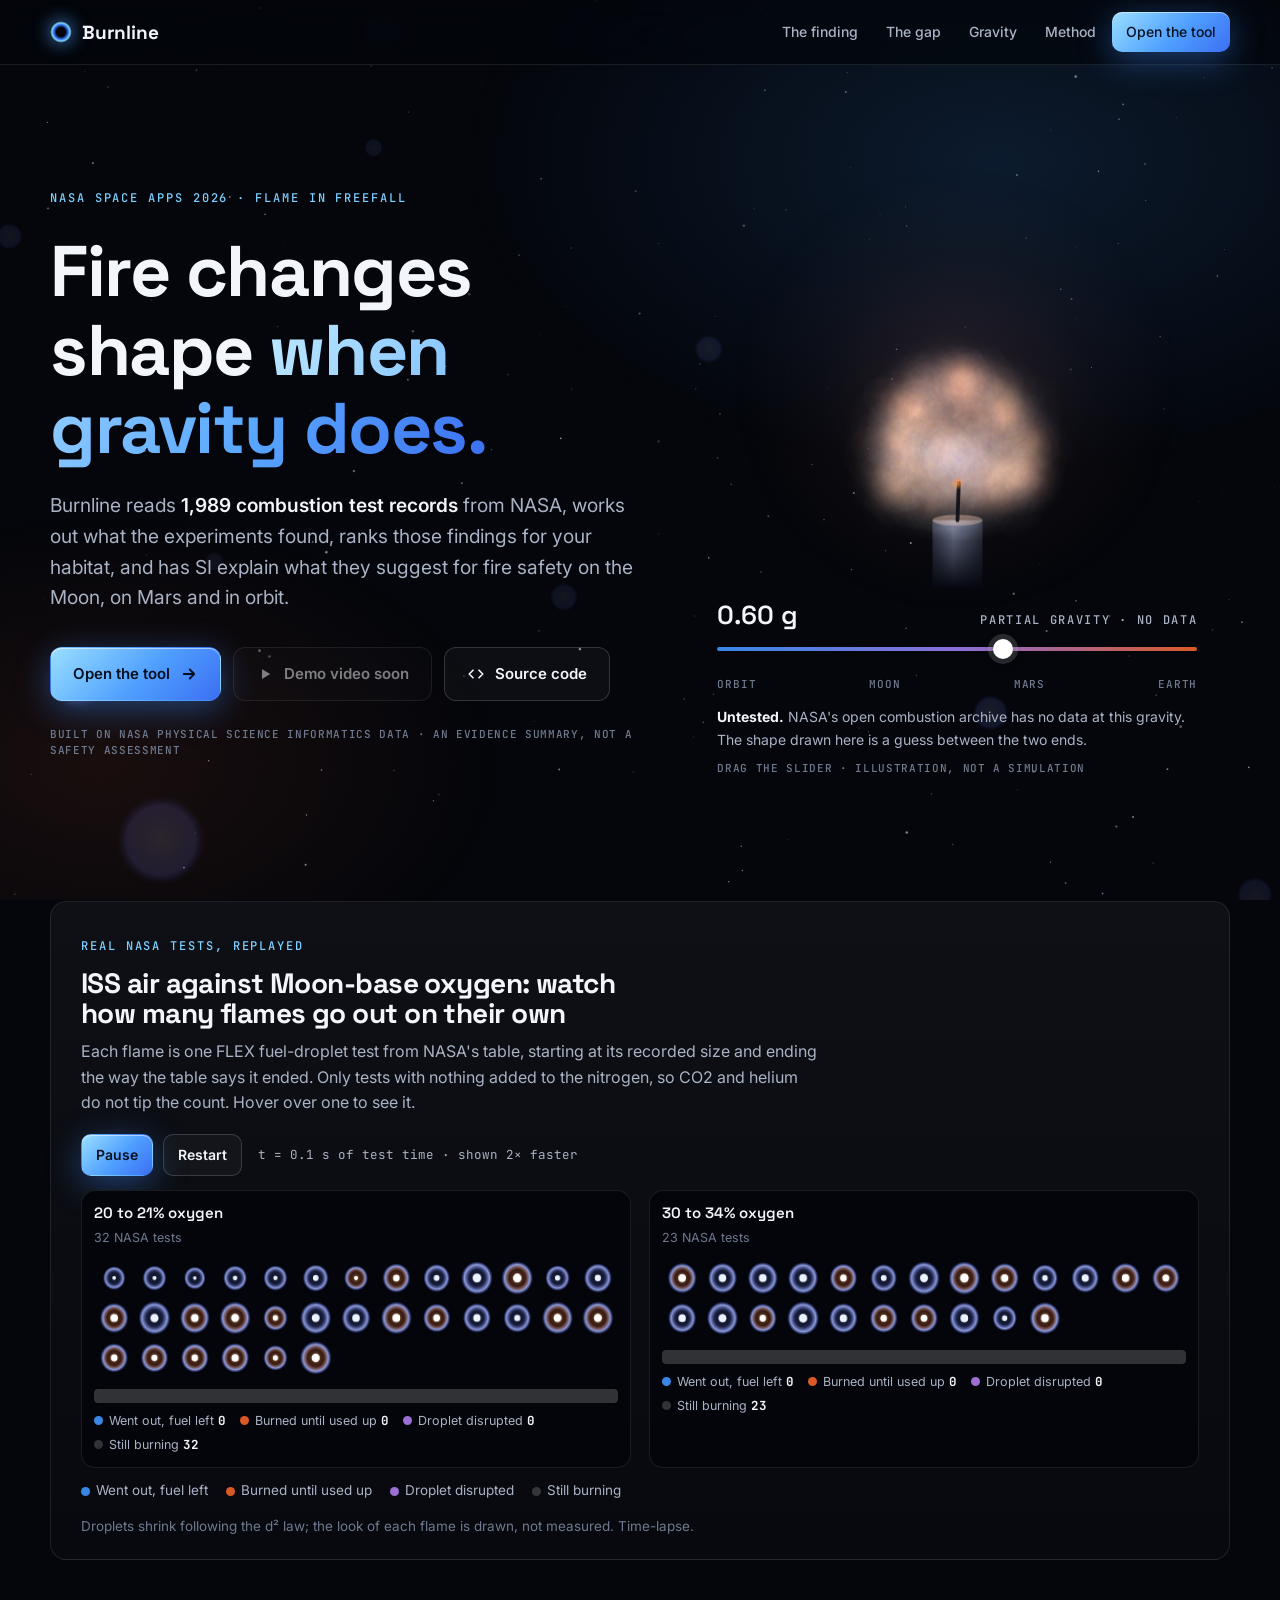
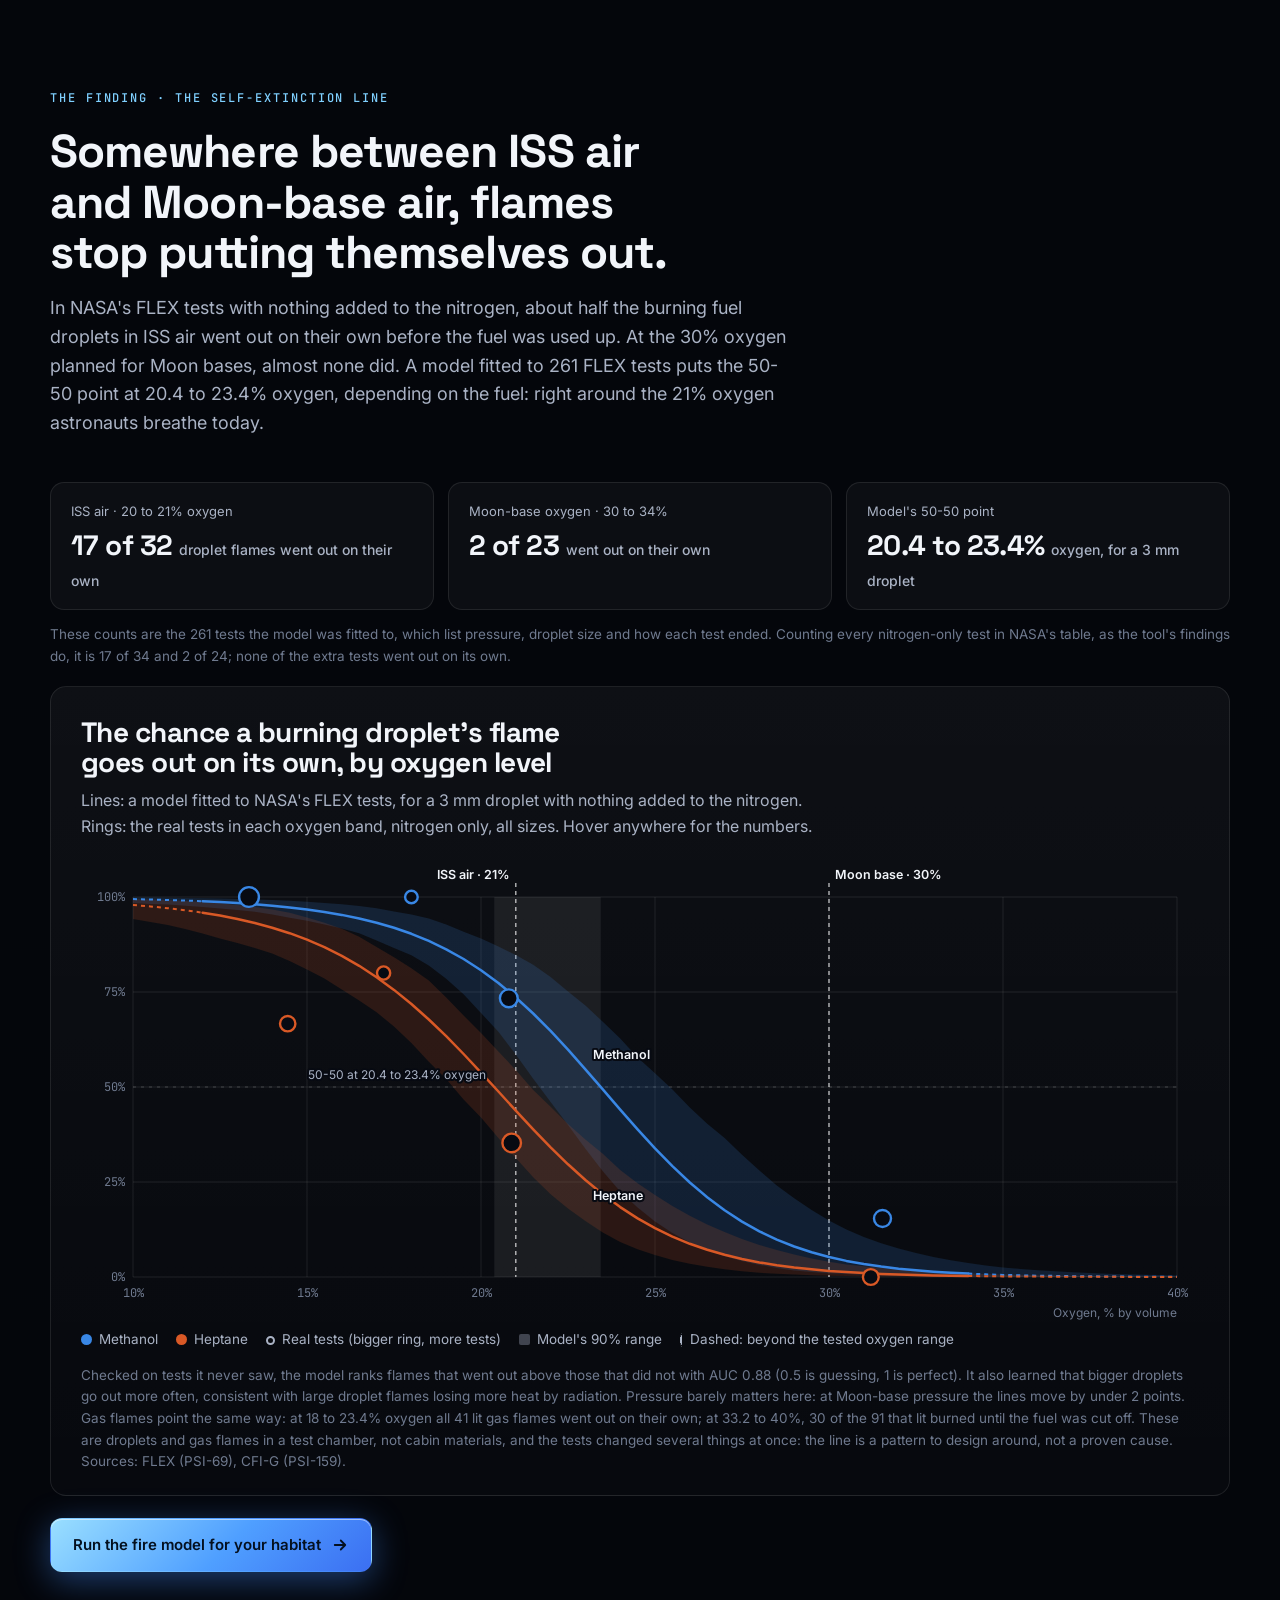
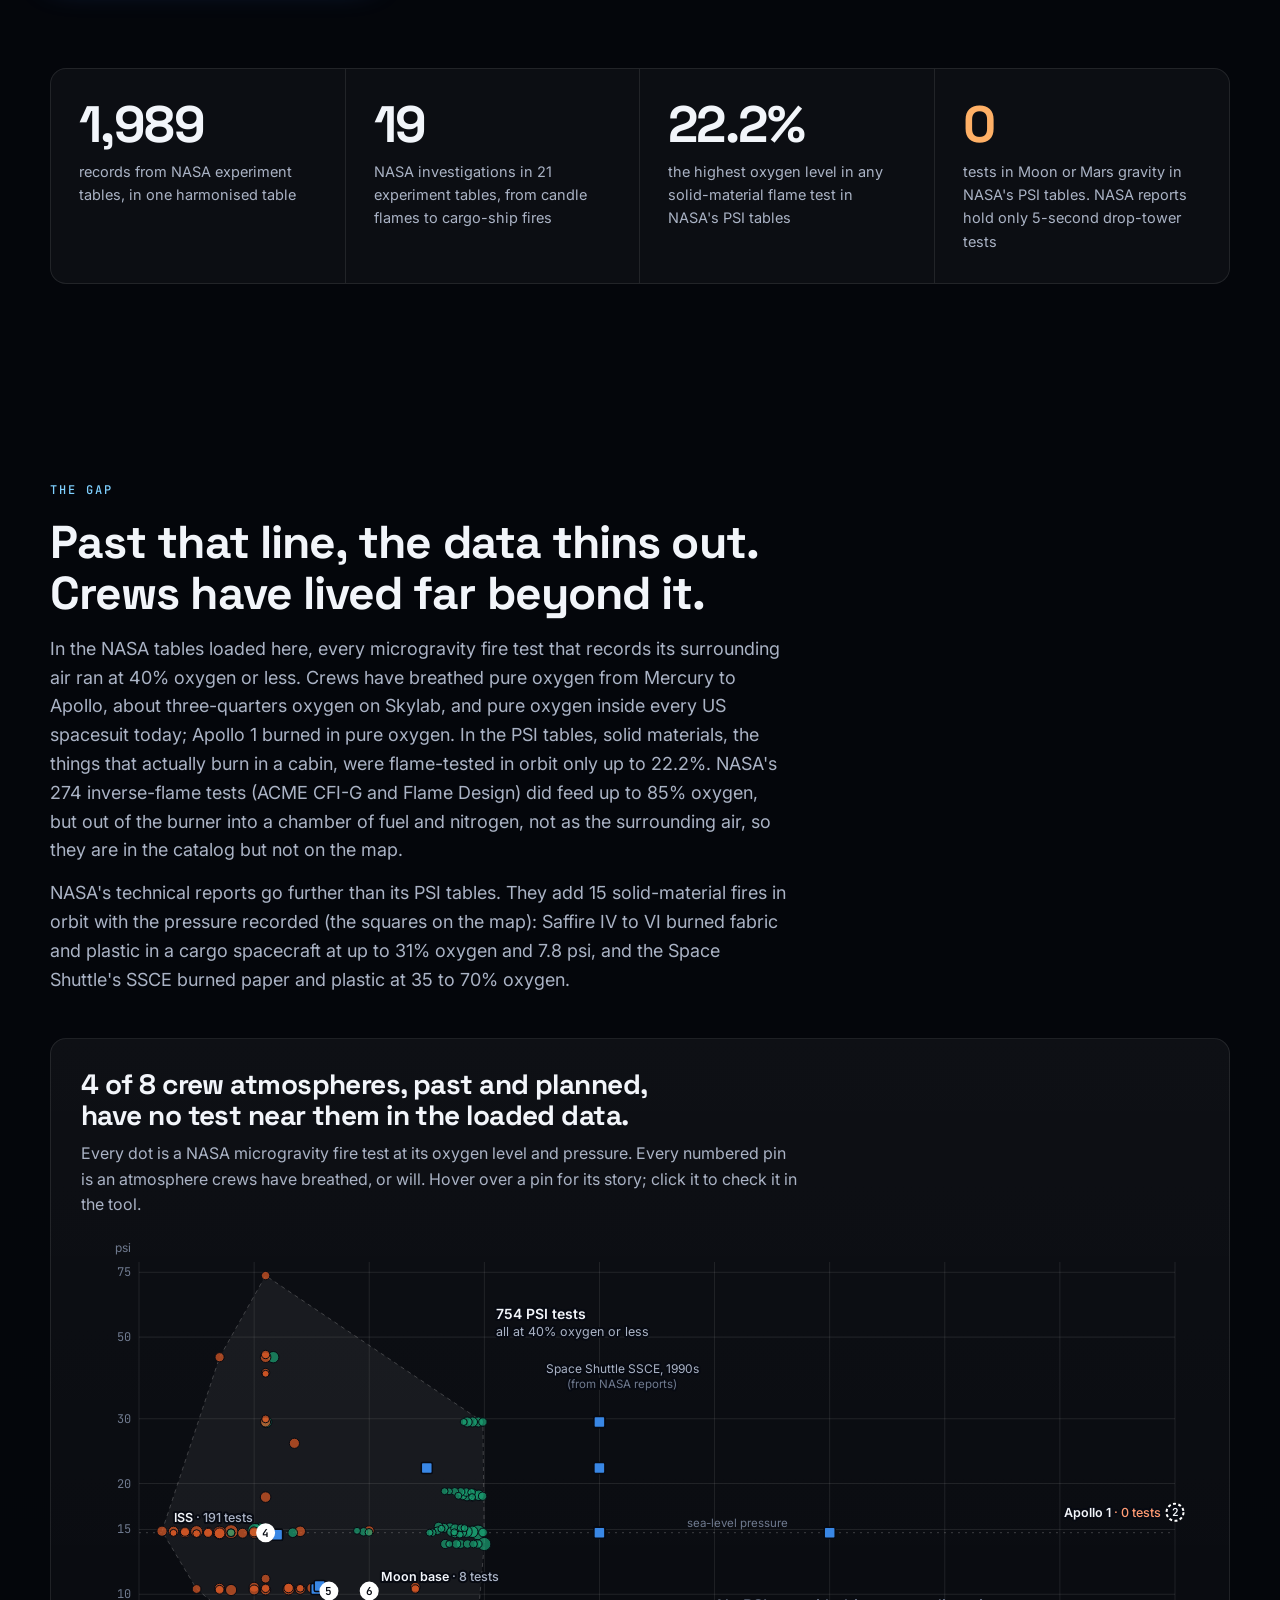
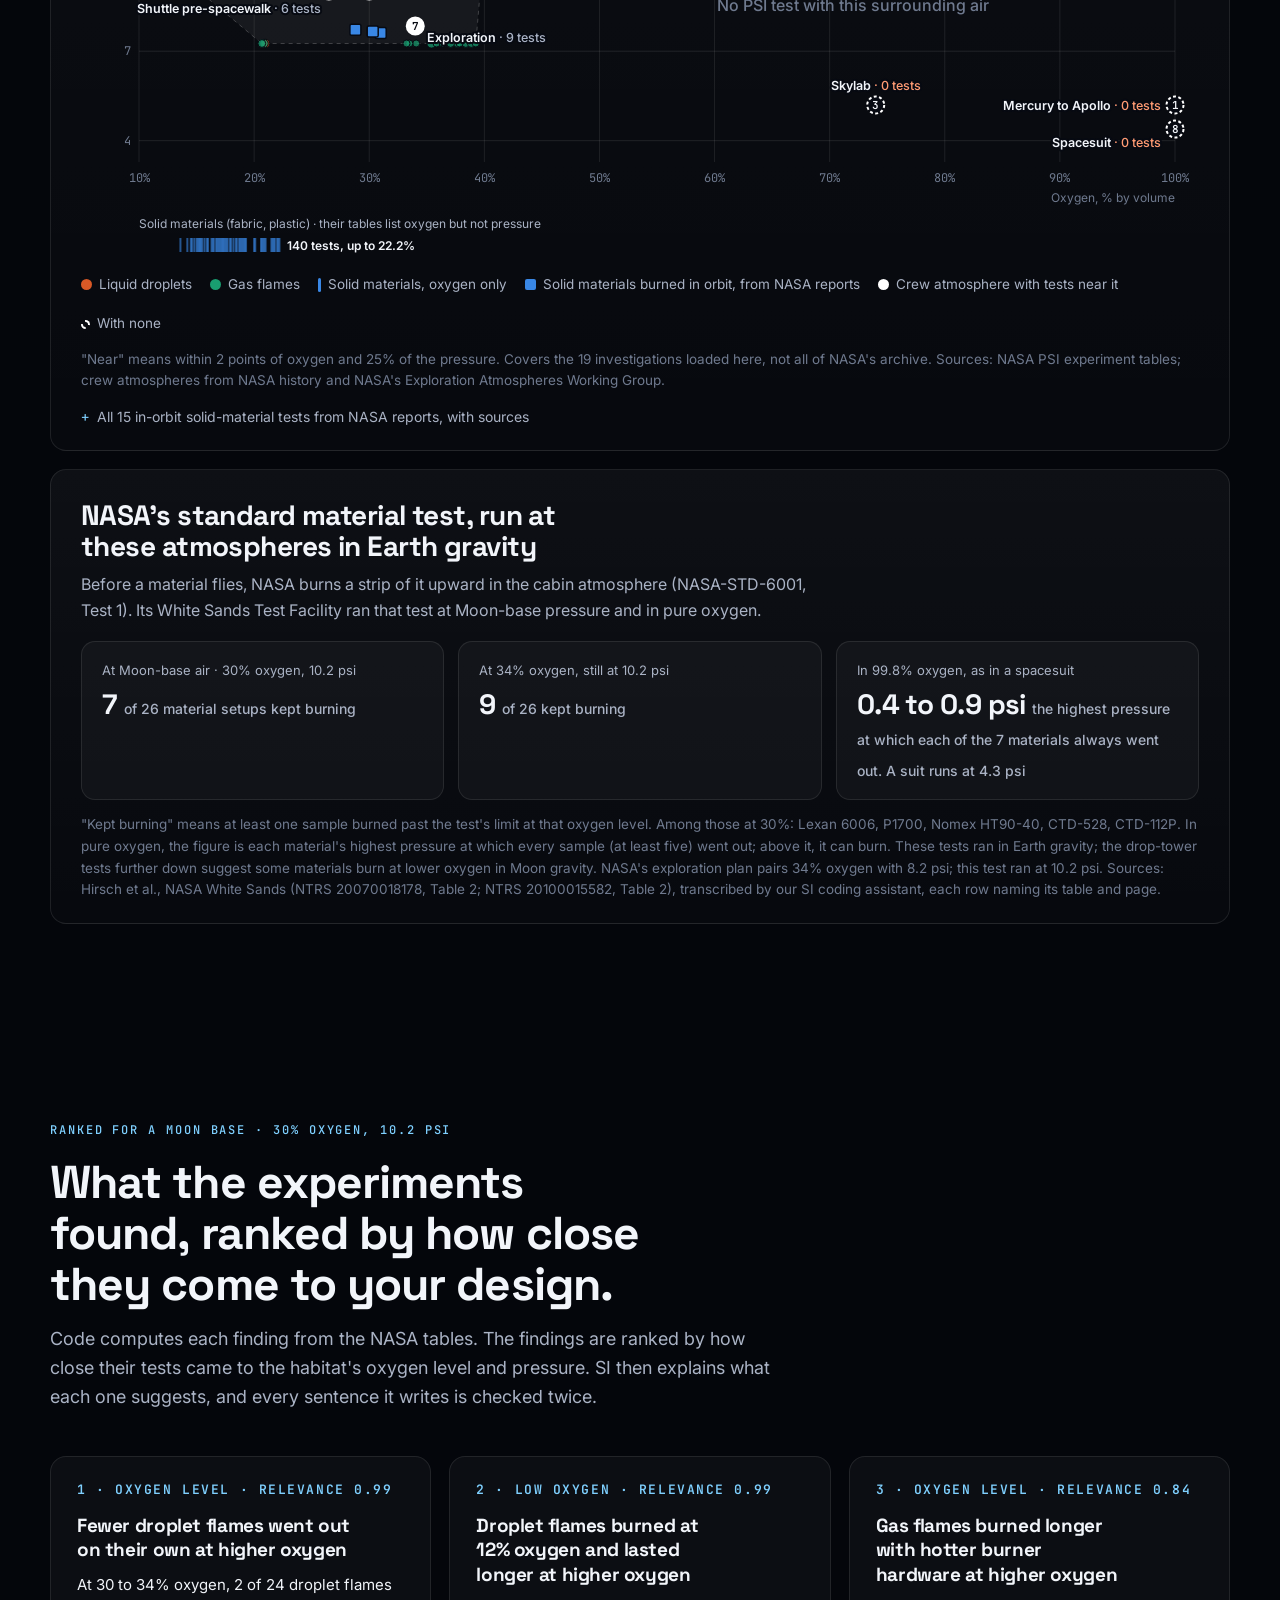
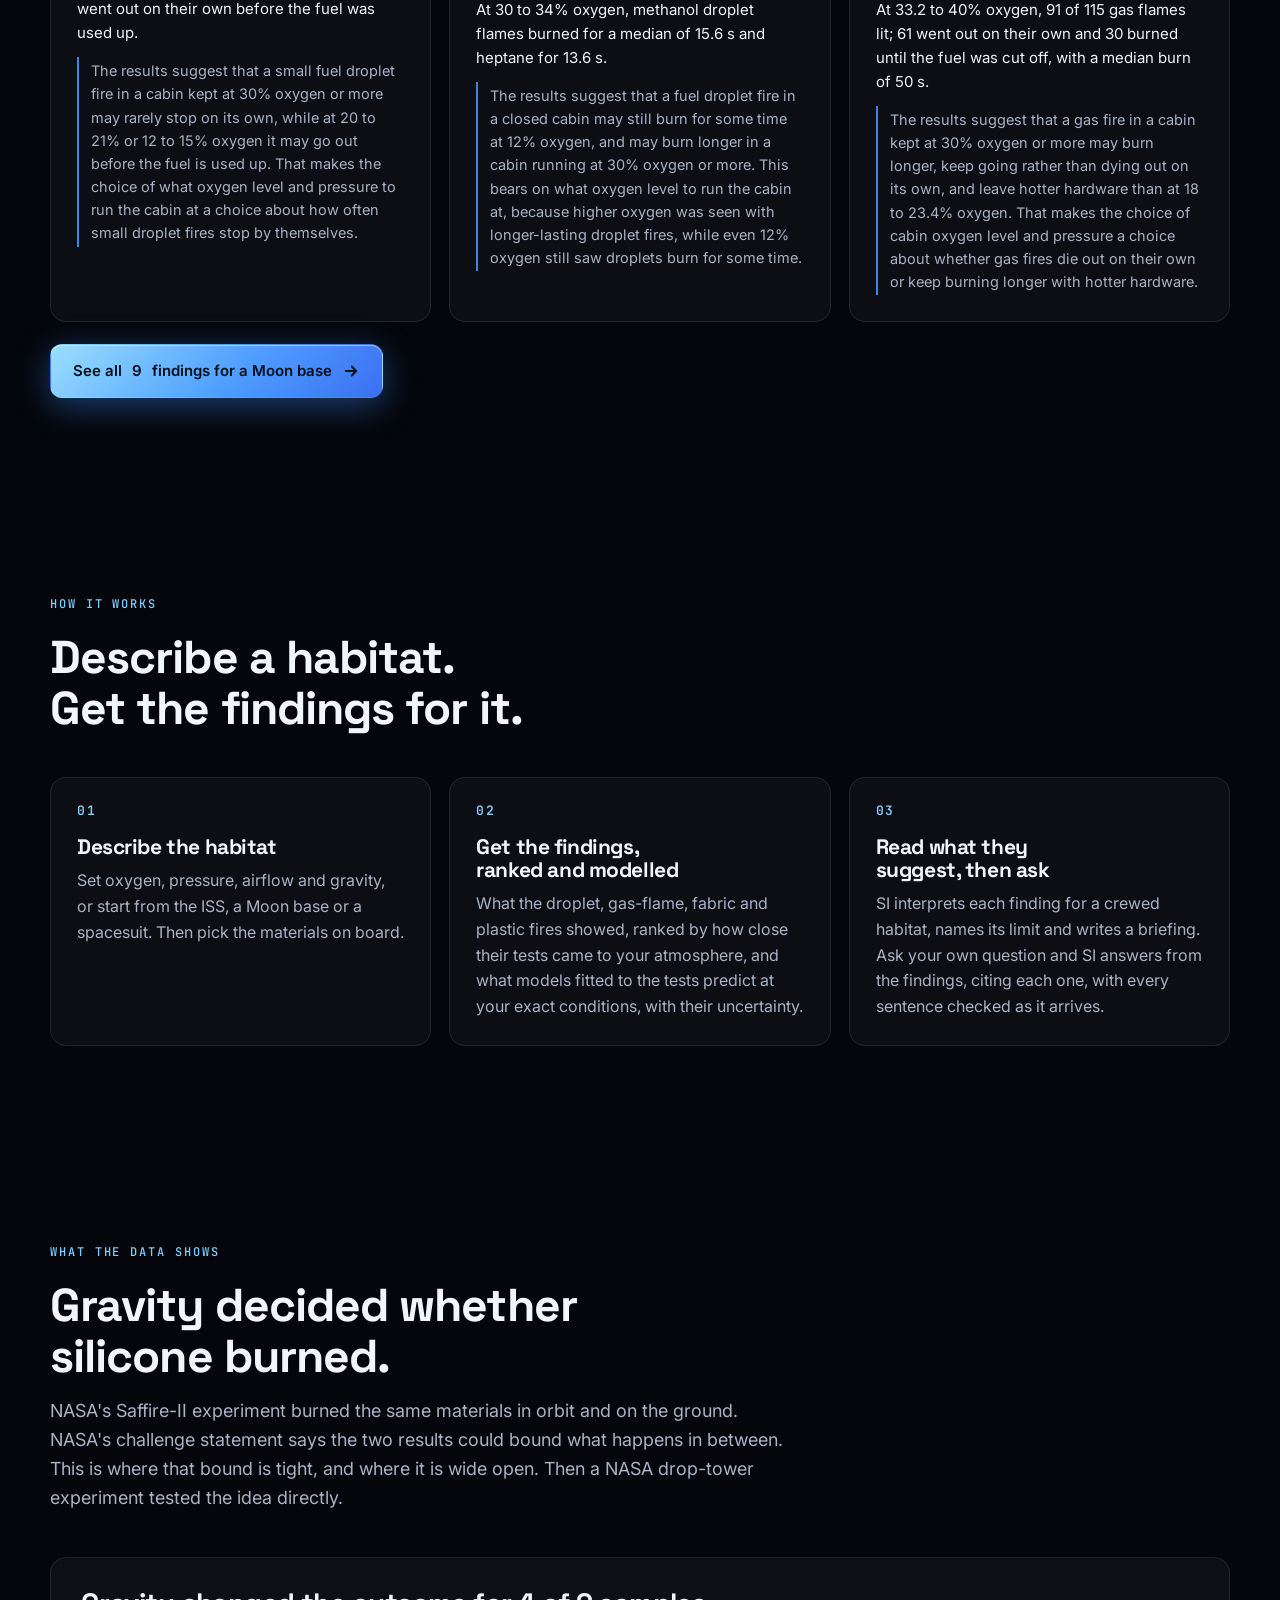
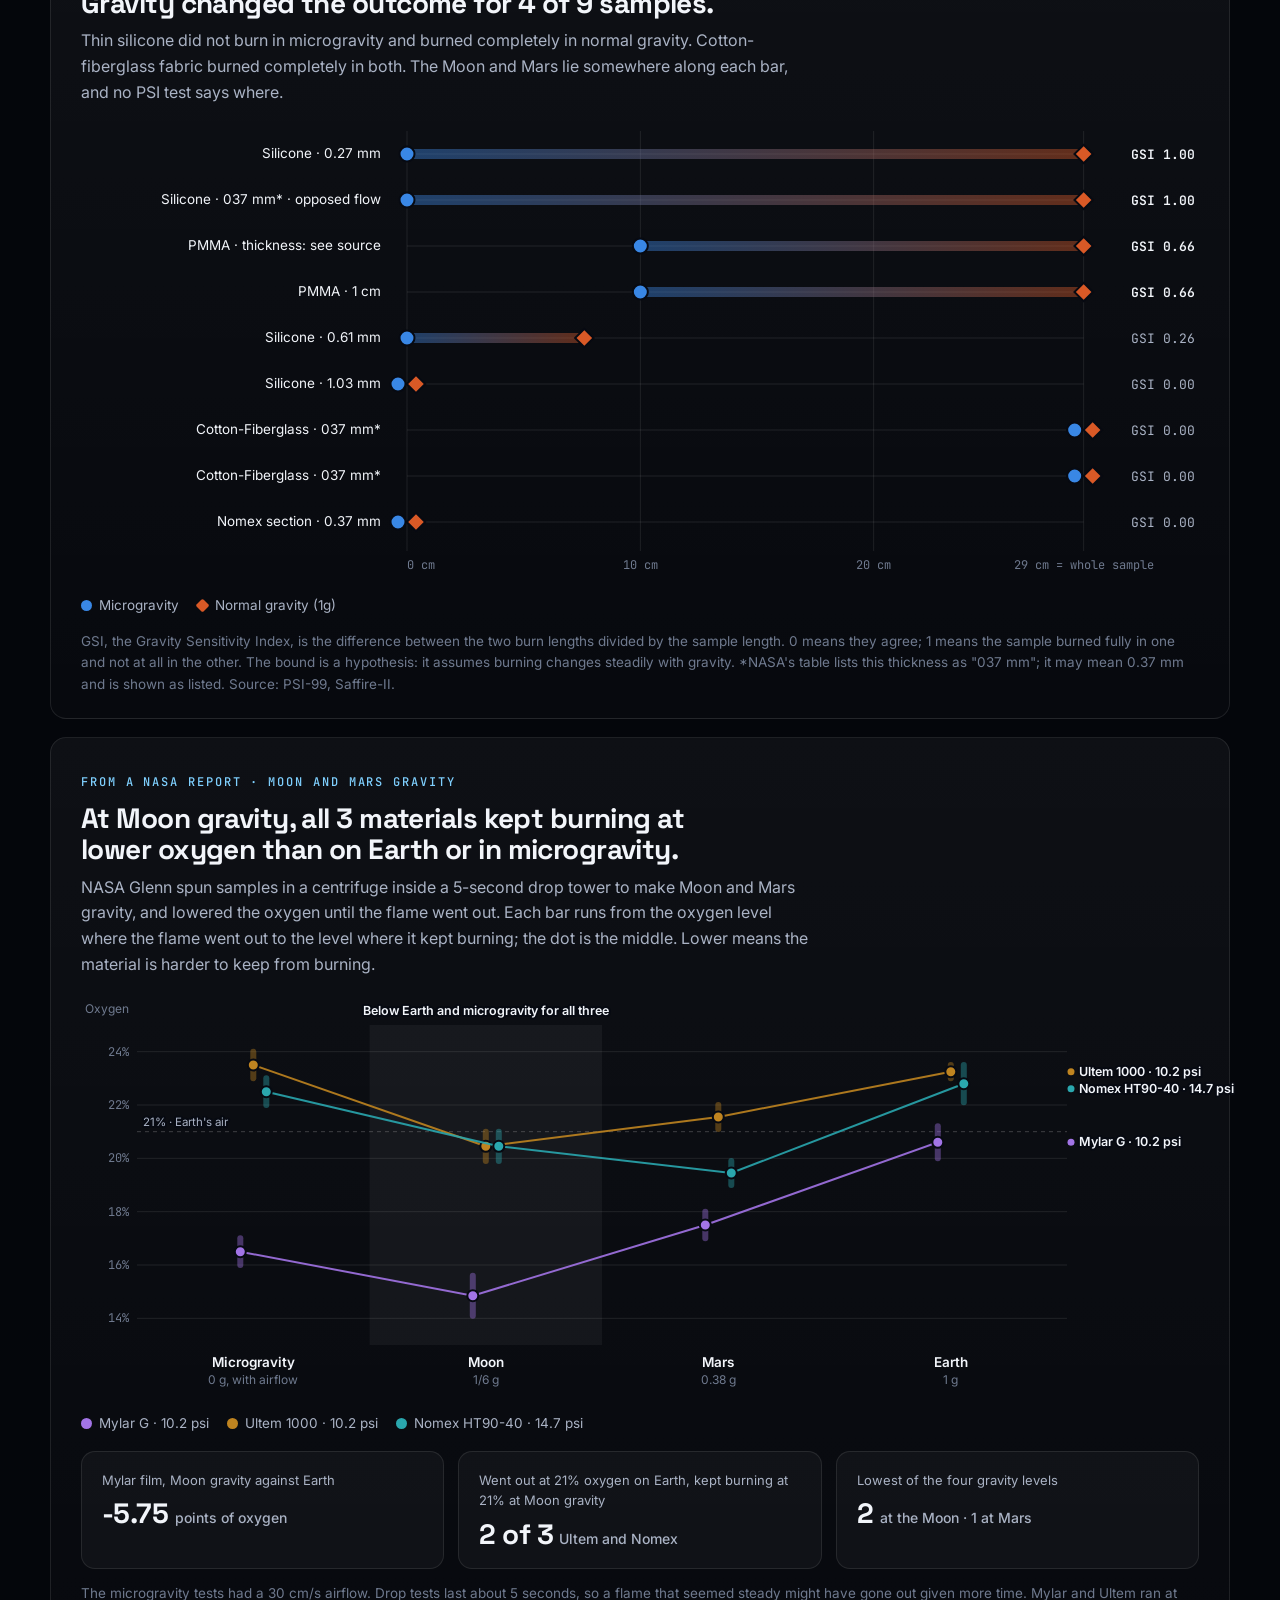
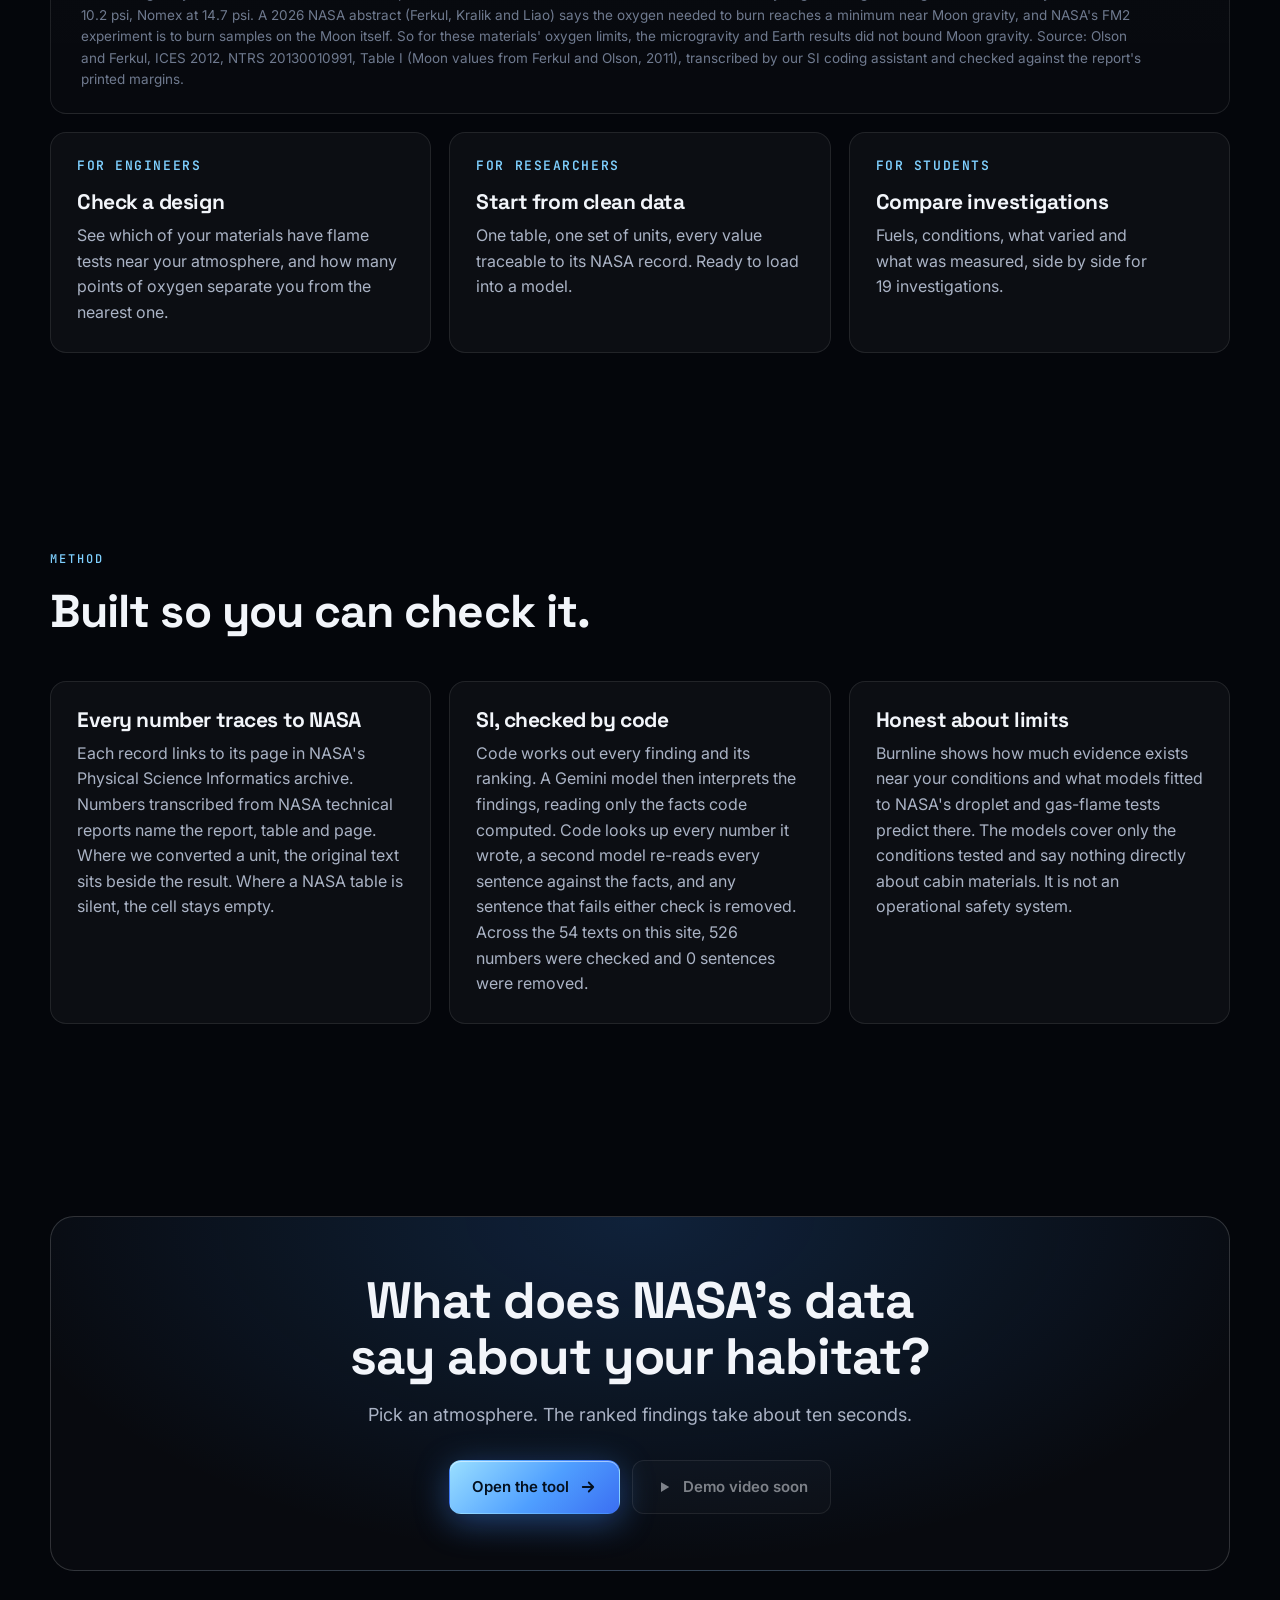
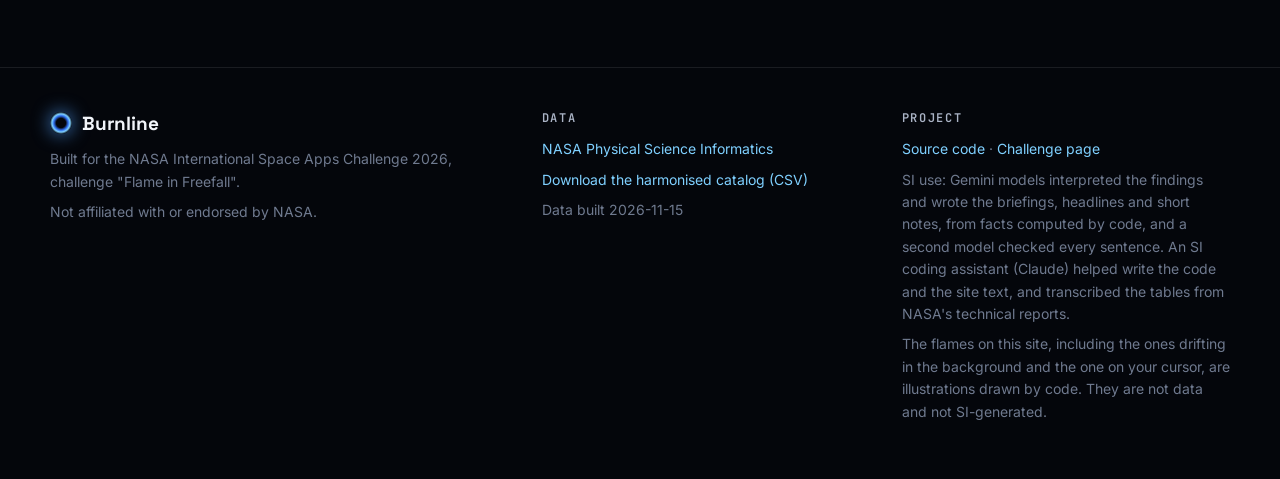
==== docs/index.html @ b572abe3 "Rename the project from Flamebound to Burnline Another team's project is also called FlameBound. The" ====
<!doctype html>
<html lang="en">
<head>
<meta charset="utf-8">
<meta name="viewport" content="width=device-width, initial-scale=1">
<title>Burnline: fire evidence for crewed habitats</title>
<meta name="description" content="Describe a crewed habitat and see what NASA's microgravity combustion experiments say about it, and how close those tests come to your conditions.">
<meta property="og:title" content="Burnline: fire evidence for crewed habitats">
<meta property="og:description" content="Check a habitat's atmosphere and materials against NASA microgravity combustion test records.">
<meta name="theme-color" content="#04060b">
<link rel="icon" href="data:image/svg+xml,%3Csvg xmlns='http://www.w3.org/2000/svg' viewBox='0 0 32 32'%3E%3Ccircle cx='16' cy='16' r='11' fill='none' stroke='%235aa8ff' stroke-width='5'/%3E%3C/svg%3E">
<link rel="preconnect" href="https://fonts.googleapis.com">
<link rel="preconnect" href="https://fonts.gstatic.com" crossorigin>
<link href="https://fonts.googleapis.com/css2?family=Inter:wght@400;500;600&family=JetBrains+Mono:wght@500;600&family=Space+Grotesk:wght@500;600;700&display=swap" rel="stylesheet">
<link rel="stylesheet" href="assets/style.css?v=20261115l">
</head>
<body>
<div class="backdrop" aria-hidden="true"><canvas id="stars"></canvas></div>

<nav class="nav" aria-label="Main">
  <div class="wrap">
    <a class="brand" href="./"><span class="orb"></span>Burnline</a>
    <div class="nav-links">
      <a class="hide-s" href="#finding">The finding</a>
      <a class="hide-s" href="#problem">The gap</a>
      <a class="hide-s" href="#findings">Gravity</a>
      <a class="hide-s" href="#method">Method</a>
      <a class="btn primary small" href="tool.html">Open the tool</a>
    </div>
  </div>
</nav>

<header class="hero">
  <div class="wrap hero-grid">
    <div>
      <span class="eyebrow">NASA Space Apps 2026 · Flame in Freefall</span>
      <h1>Fire changes shape <span class="blue">when gravity does.</span></h1>
      <p class="lede">Burnline reads <b><span data-n="records"></span> combustion test records</b> from NASA, works out what the experiments found, ranks those findings for your habitat, and has SI explain what they suggest for fire safety on the Moon, on Mars and in orbit.</p>
      <div class="cta">
        <a class="btn primary" href="tool.html">Open the tool
          <svg viewBox="0 0 24 24" fill="none" stroke="currentColor" stroke-width="2.4" stroke-linecap="round" stroke-linejoin="round"><path d="M5 12h14M13 6l6 6-6 6"/></svg></a>
        <a class="btn" data-link="demo" href="#">
          <svg viewBox="0 0 24 24" fill="currentColor"><path d="M8 5.5v13l11-6.5z"/></svg><span>Watch the demo</span></a>
        <a class="btn" data-link="repo" href="#" target="_blank" rel="noopener">
          <svg viewBox="0 0 24 24" fill="none" stroke="currentColor" stroke-width="2.2" stroke-linecap="round" stroke-linejoin="round"><path d="M8 7l-5 5 5 5M16 7l5 5-5 5"/></svg>Source code</a>
      </div>
      <p class="caption" style="margin-top:26px">Built on NASA Physical Science Informatics data · An evidence summary, not a safety assessment</p>
    </div>

    <div class="flame-stage">
      <canvas id="flame" aria-label="Illustration of a flame changing from a blue sphere in microgravity to a teardrop in Earth gravity"></canvas>
      <div class="flame-ui">
        <div class="g-read"><span class="g-val mono" id="gval">0.00 g</span><span class="g-where" id="gwhere">Orbit · tested</span></div>
        <label class="sr" for="g">Gravity</label>
        <input id="g" type="range" min="0" max="1" step="0.01" value="0">
        <div class="g-ticks">
          <button data-g="0">Orbit</button><button data-g="0.17">Moon</button><button data-g="0.38">Mars</button><button data-g="1">Earth</button>
        </div>
        <p class="g-note" id="gnote"></p>
        <p class="caption">Drag the slider · Illustration, not a simulation</p>
      </div>
    </div>
  </div>
</header>

<section id="replay-sec" style="padding-top:0;padding-bottom:28px">
  <div class="wrap">
    <div class="figure reveal">
      <span class="eyebrow">Real NASA tests, replayed</span>
      <h3 style="margin-top:10px">ISS air against Moon-base oxygen: watch how many flames go out on their own</h3>
      <p class="sub">Each flame is one FLEX fuel-droplet test from NASA's table, starting at its recorded size and ending the way the table says it ended. Only tests with nothing added to the nitrogen, so CO2 and helium do not tip the count. Hover over one to see it.</p>
      <div id="replay"></div>
      <p class="note">Droplets shrink following the d² law; the look of each flame is drawn, not measured. Time-lapse.</p>
    </div>
  </div>
</section>

<section id="finding">
  <div class="wrap">
    <div class="section-head reveal">
      <span class="eyebrow">The finding · the self-extinction line</span>
      <h2>Somewhere between ISS air and Moon-base air, flames stop putting themselves out.</h2>
      <p>In NASA's FLEX tests with nothing added to the nitrogen, about half the burning fuel droplets in ISS air went out on their own before the fuel was used up. At the 30% oxygen planned for Moon bases, almost none did. A model fitted to <span data-x="tests"></span> FLEX tests puts the 50-50 point at <span data-x="line"></span> oxygen, depending on the fuel: right around the 21% oxygen astronauts breathe today.</p>
    </div>
    <div class="tiles reveal xo-tiles">
      <div class="tile"><div class="k">ISS air · <span data-x="issband"></span> oxygen</div><div class="v"><span data-x="iss"></span> <small>droplet flames went out on their own</small></div></div>
      <div class="tile"><div class="k">Moon-base oxygen · <span data-x="moonband"></span></div><div class="v"><span data-x="moon"></span> <small>went out on their own</small></div></div>
      <div class="tile"><div class="k">Model's 50-50 point</div><div class="v"><span data-x="line"></span> <small>oxygen, for a 3 mm droplet</small></div></div>
    </div>
    <p class="note reveal" data-x="allnote"></p>
    <div class="figure reveal" style="margin-top:18px">
      <h3>The chance a burning droplet's flame goes out on its own, by oxygen level</h3>
      <p class="sub">Lines: a model fitted to NASA's FLEX tests, for a 3 mm droplet with nothing added to the nitrogen. Rings: the real tests in each oxygen band, nitrogen only, all sizes. Hover anywhere for the numbers.</p>
      <div id="crossover"></div>
      <div class="legend"><span><i style="background:#3987e5"></i>Methanol</span><span><i style="background:#d95926"></i>Heptane</span><span><i style="background:transparent;border:2px solid #aab3c5;width:9px;height:9px"></i>Real tests (bigger ring, more tests)</span><span><i style="background:rgba(170,179,197,0.35);border-radius:2px"></i>Model's 90% range</span><span><i class="tick" style="background:transparent;border-left:2px dashed #aab3c5"></i>Dashed: beyond the tested oxygen range</span></div>
      <p class="note">Checked on tests it never saw, the model ranks flames that went out above those that did not with AUC <span data-x="auc"></span> (0.5 is guessing, 1 is perfect). It also learned that bigger droplets go out more often, consistent with large droplet flames losing more heat by radiation. Pressure barely matters here: at Moon-base pressure the lines move by under 2 points. Gas flames point the same way: at <span data-x="gaslowband"></span> oxygen all <span data-x="gaslow"></span> lit gas flames went out on their own; at <span data-x="gashighband"></span>, <span data-x="gashigh"></span> of the <span data-x="gashighlit"></span> that lit burned until the fuel was cut off. These are droplets and gas flames in a test chamber, not cabin materials, and the tests changed several things at once: the line is a pattern to design around, not a proven cause. Sources: FLEX (PSI-69), CFI-G (PSI-159).</p>
    </div>
    <div class="cta" style="margin-top:22px"><a class="btn primary" href="tool.html?view=model">Run the fire model for your habitat
      <svg viewBox="0 0 24 24" fill="none" stroke="currentColor" stroke-width="2.4" stroke-linecap="round" stroke-linejoin="round"><path d="M5 12h14M13 6l6 6-6 6"/></svg></a></div>
  </div>
</section>

<section style="padding-top:0">
  <div class="wrap">
    <div class="stats reveal">
      <div class="stat"><div class="num" data-n="records"></div><div class="lbl">records from NASA experiment tables, in one harmonised table</div></div>
      <div class="stat"><div class="num" data-n="investigations"></div><div class="lbl">NASA investigations in <span data-n="tables"></span> experiment tables, from candle flames to cargo-ship fires</div></div>
      <div class="stat"><div class="num"><span data-n="solidmax"></span>%</div><div class="lbl">the highest oxygen level in any solid-material flame test in NASA's PSI tables</div></div>
      <div class="stat"><div class="num zero">0</div><div class="lbl">tests in Moon or Mars gravity in NASA's PSI tables. NASA reports hold only 5-second drop-tower tests</div></div>
    </div>
  </div>
</section>

<section id="problem">
  <div class="wrap">
    <div class="section-head reveal">
      <span class="eyebrow">The gap</span>
      <h2>Past that line, the data thins out. Crews have lived far beyond it.</h2>
      <p>In the NASA tables loaded here, every microgravity fire test that records its surrounding air ran at <span data-n="topo2"></span>% oxygen or less. Crews have breathed pure oxygen from Mercury to Apollo, about three-quarters oxygen on Skylab, and pure oxygen inside every US spacesuit today; Apollo 1 burned in pure oxygen. In the PSI tables, solid materials, the things that actually burn in a cabin, were flame-tested in orbit only up to <span data-n="solidmax"></span>%. NASA's <span data-n="invn"></span> inverse-flame tests (ACME CFI-G and Flame Design) did feed up to <span data-n="invtop"></span>% oxygen, but out of the burner into a chamber of fuel and nitrogen, not as the surrounding air, so they are in the catalog but not on the map.</p>
      <p style="margin-top:14px">NASA's technical reports go further than its PSI tables. They add <span data-r="nrep"></span> solid-material fires in orbit with the pressure recorded (the squares on the map): Saffire IV to VI burned fabric and plastic in a cargo spacecraft at up to <span data-r="safo2"></span>% oxygen and <span data-r="safp"></span> psi, and the Space Shuttle's SSCE burned paper and plastic at <span data-r="ssceo2"></span>% oxygen.</p>
    </div>
    <div class="figure reveal">
      <h3><span data-n="open"></span> of <span data-n="atmos"></span> crew atmospheres, past and planned, have no test near them in the loaded data.</h3>
      <p class="sub">Every dot is a NASA microgravity fire test at its oxygen level and pressure. Every numbered pin is an atmosphere crews have breathed, or will. Hover over a pin for its story; click it to check it in the tool.</p>
      <div id="atlas"></div>
      <div class="legend"><span><i style="background:#d95926"></i>Liquid droplets</span><span><i style="background:#199e70"></i>Gas flames</span><span><i class="tick" style="background:#3987e5"></i>Solid materials, oxygen only</span><span><i style="background:#3987e5;border-radius:2px"></i>Solid materials burned in orbit, from NASA reports</span><span><i style="background:#fff"></i>Crew atmosphere with tests near it</span><span><i style="border:2px dashed #fff;background:transparent;width:9px;height:9px"></i>With none</span></div>
      <p class="note">"Near" means within 2 points of oxygen and 25% of the pressure. Covers the <span data-n="investigations"></span> investigations loaded here, not all of NASA's archive. Sources: NASA PSI experiment tables; crew atmospheres from NASA history and NASA's Exploration Atmospheres Working Group.</p>
      <details class="rep-details" style="margin-top:14px"><summary>All <span data-r="nrep"></span> in-orbit solid-material tests from NASA reports, with sources</summary><div id="rep-table" style="margin-top:12px"></div></details>
    </div>
    <div class="figure reveal" style="margin-top:18px">
      <h3>NASA's standard material test, run at these atmospheres in Earth gravity</h3>
      <p class="sub">Before a material flies, NASA burns a strip of it upward in the cabin atmosphere (NASA-STD-6001, Test 1). Its White Sands Test Facility ran that test at Moon-base pressure and in pure oxygen.</p>
      <div class="tiles">
        <div class="tile"><div class="k">At Moon-base air · 30% oxygen, 10.2 psi</div><div class="v"><span data-r="w30"></span> <small>of <span data-r="wn"></span> material setups kept burning</small></div></div>
        <div class="tile"><div class="k">At 34% oxygen, still at 10.2 psi</div><div class="v"><span data-r="w34"></span> <small>of <span data-r="wn"></span> kept burning</small></div></div>
        <div class="tile"><div class="k">In 99.8% oxygen, as in a spacesuit</div><div class="v"><span data-r="mtpmin"></span> to <span data-r="mtpmax"></span> psi <small>the highest pressure at which each of the <span data-r="o2n"></span> materials always went out. A suit runs at 4.3 psi</small></div></div>
      </div>
      <p class="note">"Kept burning" means at least one sample burned past the test's limit at that oxygen level. Among those at 30%: <span data-r="w30list"></span>. In pure oxygen, the figure is each material's highest pressure at which every sample (at least five) went out; above it, it can burn. These tests ran in Earth gravity; the drop-tower tests further down suggest some materials burn at lower oxygen in Moon gravity. NASA's exploration plan pairs 34% oxygen with 8.2 psi; this test ran at 10.2 psi. Sources: Hirsch et al., NASA White Sands (NTRS 20070018178, Table 2; NTRS 20100015582, Table 2), transcribed by our SI coding assistant, each row naming its table and page.</p>
    </div>
  </div>
</section>

<section id="insights">
  <div class="wrap">
    <div class="section-head reveal">
      <span class="eyebrow">Ranked for a Moon base · 30% oxygen, 10.2 psi</span>
      <h2>What the experiments found, ranked by how close they come to your design.</h2>
      <p>Code computes each finding from the NASA tables. The findings are ranked by how close their tests came to the habitat's oxygen level and pressure. SI then explains what each one suggests, and every sentence it writes is checked twice.</p>
    </div>
    <div class="grid-3" id="top-insights"></div>
    <div class="cta" style="margin-top:22px"><a class="btn primary" href="tool.html?s=Moon%20base%20%2F%20pressurized%20rover">See all <span data-n="findings"></span> findings for a Moon base
      <svg viewBox="0 0 24 24" fill="none" stroke="currentColor" stroke-width="2.4" stroke-linecap="round" stroke-linejoin="round"><path d="M5 12h14M13 6l6 6-6 6"/></svg></a></div>
  </div>
</section>

<section id="how">
  <div class="wrap">
    <div class="section-head reveal">
      <span class="eyebrow">How it works</span>
      <h2>Describe a habitat. Get the findings for it.</h2>
    </div>
    <div class="grid-3">
      <div class="card reveal"><span class="step-n">01</span><h3>Describe the habitat</h3><p>Set oxygen, pressure, airflow and gravity, or start from the ISS, a Moon base or a spacesuit. Then pick the materials on board.</p></div>
      <div class="card reveal"><span class="step-n">02</span><h3>Get the findings, ranked and modelled</h3><p>What the droplet, gas-flame, fabric and plastic fires showed, ranked by how close their tests came to your atmosphere, and what models fitted to the tests predict at your exact conditions, with their uncertainty.</p></div>
      <div class="card reveal"><span class="step-n">03</span><h3>Read what they suggest, then ask</h3><p>SI interprets each finding for a crewed habitat, names its limit and writes a briefing. Ask your own question and SI answers from the findings, citing each one, with every sentence checked as it arrives.</p></div>
    </div>
  </div>
</section>

<section id="findings">
  <div class="wrap">
    <div class="section-head reveal">
      <span class="eyebrow">What the data shows</span>
      <h2>Gravity decided whether silicone burned.</h2>
      <p>NASA's Saffire-II experiment burned the same materials in orbit and on the ground. NASA's challenge statement says the two results could bound what happens in between. This is where that bound is tight, and where it is wide open. Then a NASA drop-tower experiment tested the idea directly.</p>
    </div>
    <div class="figure reveal">
      <h3>Gravity changed the outcome for <span data-n="flips"></span> of <span data-n="pairs"></span> samples.</h3>
      <p class="sub">Thin silicone did not burn in microgravity and burned completely in normal gravity. Cotton-fiberglass fabric burned completely in both. The Moon and Mars lie somewhere along each bar, and no PSI test says where.</p>
      <div id="dumbbell"></div>
      <div class="legend"><span><i style="background:#3987e5"></i>Microgravity</span><span><i class="dia" style="background:#d95926"></i>Normal gravity (1g)</span></div>
      <p class="note">GSI, the Gravity Sensitivity Index, is the difference between the two burn lengths divided by the sample length. 0 means they agree; 1 means the sample burned fully in one and not at all in the other. The bound is a hypothesis: it assumes burning changes steadily with gravity. *NASA's table lists this thickness as "037 mm"; it may mean 0.37 mm and is shown as listed. Source: PSI-99, Saffire-II.</p>
    </div>
    <div class="figure reveal" style="margin-top:18px">
      <span class="eyebrow">From a NASA report · Moon and Mars gravity</span>
      <h3 style="margin-top:10px" id="grav-h">At Moon gravity, materials kept burning at lower oxygen than on Earth or in microgravity.</h3>
      <p class="sub">NASA Glenn spun samples in a centrifuge inside a 5-second drop tower to make Moon and Mars gravity, and lowered the oxygen until the flame went out. Each bar runs from the oxygen level where the flame went out to the level where it kept burning; the dot is the middle. Lower means the material is harder to keep from burning.</p>
      <div id="gravlim"></div>
      <div class="legend" id="gravlim-legend"></div>
      <div class="tiles">
        <div class="tile"><div class="k">Mylar film, Moon gravity against Earth</div><div class="v"><span data-r="mylar"></span> <small>points of oxygen</small></div></div>
        <div class="tile"><div class="k">Went out at 21% oxygen on Earth, kept burning at 21% at Moon gravity</div><div class="v"><span data-r="flipn"></span> <small><span data-r="fliplist"></span></small></div></div>
        <div class="tile"><div class="k">Lowest of the four gravity levels</div><div class="v"><span data-r="lowmoon"></span> <small>at the Moon · <span data-r="lowmars"></span> at Mars</small></div></div>
      </div>
      <p class="note">The microgravity tests had a 30 cm/s airflow. Drop tests last about 5 seconds, so a flame that seemed steady might have gone out given more time. Mylar and Ultem ran at 10.2 psi, Nomex at 14.7 psi. A 2026 NASA abstract (Ferkul, Kralik and Liao) says the oxygen needed to burn reaches a minimum near Moon gravity, and NASA's FM2 experiment is to burn samples on the Moon itself. So for these materials' oxygen limits, the microgravity and Earth results did not bound Moon gravity. Source: Olson and Ferkul, ICES 2012, NTRS 20130010991, Table I (Moon values from Ferkul and Olson, 2011), transcribed by our SI coding assistant and checked against the report's printed margins.</p>
    </div>
    <div class="grid-3" style="margin-top:18px">
      <div class="card reveal"><span class="step-n">FOR ENGINEERS</span><h3>Check a design</h3><p>See which of your materials have flame tests near your atmosphere, and how many points of oxygen separate you from the nearest one.</p></div>
      <div class="card reveal"><span class="step-n">FOR RESEARCHERS</span><h3>Start from clean data</h3><p>One table, one set of units, every value traceable to its NASA record. Ready to load into a model.</p></div>
      <div class="card reveal"><span class="step-n">FOR STUDENTS</span><h3>Compare investigations</h3><p>Fuels, conditions, what varied and what was measured, side by side for <span data-n="investigations"></span> investigations.</p></div>
    </div>
  </div>
</section>

<section id="method">
  <div class="wrap">
    <div class="section-head reveal">
      <span class="eyebrow">Method</span>
      <h2>Built so you can check it.</h2>
    </div>
    <div class="grid-3">
      <div class="card reveal"><h3>Every number traces to NASA</h3><p>Each record links to its page in NASA's Physical Science Informatics archive. Numbers transcribed from NASA technical reports name the report, table and page. Where we converted a unit, the original text sits beside the result. Where a NASA table is silent, the cell stays empty.</p></div>
      <div class="card reveal"><h3>SI, checked by code</h3><p>Code works out every finding and its ranking. A Gemini model then interprets the findings, reading only the facts code computed. Code looks up every number it wrote, a second model re-reads every sentence against the facts, and any sentence that fails either check is removed. <span id="sistat"></span></p></div>
      <div class="card reveal"><h3>Honest about limits</h3><p>Burnline shows how much evidence exists near your conditions and what models fitted to NASA's droplet and gas-flame tests predict there. The models cover only the conditions tested and say nothing directly about cabin materials. It is not an operational safety system.</p></div>
    </div>
  </div>
</section>

<section>
  <div class="wrap">
    <div class="band reveal">
      <h2>What does NASA's data say about your habitat?</h2>
      <p>Pick an atmosphere. The ranked findings take about ten seconds.</p>
      <div class="cta">
        <a class="btn primary" href="tool.html">Open the tool
          <svg viewBox="0 0 24 24" fill="none" stroke="currentColor" stroke-width="2.4" stroke-linecap="round" stroke-linejoin="round"><path d="M5 12h14M13 6l6 6-6 6"/></svg></a>
        <a class="btn" data-link="demo" href="#"><svg viewBox="0 0 24 24" fill="currentColor"><path d="M8 5.5v13l11-6.5z"/></svg><span>Watch the demo</span></a>
      </div>
    </div>
  </div>
</section>

<footer>
  <div class="wrap cols">
    <div>
      <a class="brand" href="./" style="margin-bottom:14px"><span class="orb"></span>Burnline</a>
      <p>Built for the NASA International Space Apps Challenge 2026, challenge "Flame in Freefall".</p>
      <p>Not affiliated with or endorsed by NASA.</p>
    </div>
    <div>
      <h4>Data</h4>
      <p><a data-link="psi" href="#" target="_blank" rel="noopener">NASA Physical Science Informatics</a></p>
      <p><a href="assets/psi-combustion-catalog.csv" download>Download the harmonised catalog (CSV)</a></p>
      <p>Data built <span data-n="built"></span></p>
    </div>
    <div>
      <h4>Project</h4>
      <p><a data-link="repo" href="#" target="_blank" rel="noopener">Source code</a> · <a data-link="challenge" href="#" target="_blank" rel="noopener">Challenge page</a></p>
      <p>SI use: Gemini models interpreted the findings and wrote the briefings, headlines and short notes, from facts computed by code, and a second model checked every sentence. An SI coding assistant (Claude) helped write the code and the site text, and transcribed the tables from NASA's technical reports.</p>
      <p>The flames on this site, including the ones drifting in the background and the one on your cursor, are illustrations drawn by code. They are not data and not SI-generated.</p>
    </div>
  </div>
</footer>

<script src="assets/config.js?v=20261115l"></script>
<script src="assets/data.js?v=20261115l"></script>
<script src="assets/logic.js?v=20261115l"></script>
<script src="assets/charts.js?v=20261115l"></script>
<script src="assets/models.js?v=20261115l"></script>
<script src="assets/flame.js?v=20261115l"></script>
<script src="assets/replay.js?v=20261115l"></script>
<script>
(function () {
  const FF = window.FF, L = window.FF_LINKS;
  // the candle, the stars and the fade-ins run first, each on its own, so a failure elsewhere cannot blank the page
  const safe = (fn) => { try { fn(); } catch (e) { console.error(e); } };
  safe(() => FFFlame.ambient(document.getElementById("stars")));
  let io = null;
  const reveal = () => document.querySelectorAll(".reveal:not(.seen)").forEach((el) => { el.classList.add("seen"); if (io) io.observe(el); else el.classList.add("in"); });
  safe(() => { io = new IntersectionObserver((es) => es.forEach((e) => { if (e.isIntersecting) { e.target.classList.add("in"); io.unobserve(e.target); } }), { threshold: 0.12 }); });
  reveal();
  safe(() => {
    // hero flame
    const flame = FFFlame.Flame(document.getElementById("flame"));
    const slider = document.getElementById("g"), gval = document.getElementById("gval"), gwhere = document.getElementById("gwhere"), gnote = document.getElementById("gnote");
    function show(v, jump) {
      flame.set(v, jump);
      gval.textContent = v.toFixed(2) + " g";
      const near = (x) => Math.abs(v - x) < 0.025;
      if (v < 0.025) { gwhere.textContent = "Orbit · tested"; gnote.innerHTML = "<b>Microgravity.</b> Hot gas does not rise, so the flame becomes a dim blue ball around the wick, fed only by slow diffusion. NASA has burned candles like this on the space station."; }
      else if (v > 0.975) { gwhere.textContent = "Earth · tested"; gnote.innerHTML = "<b>Normal gravity.</b> Hot gas rises, pulls fresh air in from below and stretches the flame into a teardrop."; }
      else {
        const body = near(0.17) ? "Moon" : near(0.38) ? "Mars" : "";
        gwhere.textContent = body ? body + " · drop tests only" : "Partial gravity · no data";
        gnote.innerHTML = body
          ? "<b>Barely tested.</b> NASA's open combustion archive has no data at " + body + " gravity; NASA drop-tower tests lasting about 5 seconds are further down this page. The shape drawn here is a guess between the two ends."
          : "<b>Untested.</b> NASA's open combustion archive has no data at this gravity. The shape drawn here is a guess between the two ends.";
      }
    }
    let auto = !window.matchMedia("(prefers-reduced-motion: reduce)").matches, t0 = performance.now();
    function tick(now) {
      if (!auto) return;
      const s = ((now - t0) / 1000) % 18; // hold in orbit, rise to Earth, hold, fall back
      const v = s < 3 ? 0 : s < 9 ? (1 - Math.cos(((s - 3) / 6) * Math.PI)) / 2 : s < 12 ? 1 : (1 + Math.cos(((s - 12) / 6) * Math.PI)) / 2;
      slider.value = v; show(v);
      requestAnimationFrame(tick);
    }
    const stop = () => { auto = false; };
    slider.addEventListener("input", () => { stop(); show(+slider.value); });
    slider.addEventListener("pointerdown", stop);
    document.querySelectorAll("[data-g]").forEach((b) => b.addEventListener("click", () => { stop(); slider.value = b.dataset.g; show(+b.dataset.g, true); }));
    const start = new URLSearchParams(location.search).get("g"); // e.g. index.html?g=0.17 opens on the Moon
    if (start !== null && !isNaN(+start)) { stop(); slider.value = start; show(+slider.value, true); }
    else { show(0); if (auto) requestAnimationFrame(tick); }
  });
  safe(() => {

    // numbers on the page come from the data bundle, so they cannot drift from it
    const paired = FF.pairs.filter((p) => p.gsi != null);
    const solid = FF.rows.filter((r) => r.c === "solid" && r.o && r.g !== "1");
    const n = {
      records: FF.rows.length.toLocaleString("en-US"),
      investigations: new Set(FF.investigations.map((i) => i.psi)).size, tables: FF.investigations.length,
      solidmax: Math.max(...solid.map((r) => r.o[1])),
      flips: paired.filter((p) => p.gsi >= 0.5).length,
      pairs: paired.length,
      built: FF.built,
      findings: FF.findings.length,
      topo2: Math.max(...FFLogic.placed(FF).map((x) => x.o)),
      invn: FFLogic.inverse(FF).n, invtop: FFLogic.inverse(FF).top,
      open: FFLogic.ATMOS.filter((a) => FFLogic.coverage(FF, a.o2, a.p).n === 0).length,
      atmos: FFLogic.ATMOS.length,
    };
    document.querySelectorAll("[data-n]").forEach((el) => { el.textContent = n[el.dataset.n]; });

    const texts = [...Object.values(FF.si.material), ...Object.values(FF.si.atmosphere), ...FF.investigations.map((i) => i.si).filter(Boolean),
      ...FF.findings.map((f) => f.si).filter(Boolean), ...Object.values(FF.briefings)];

    // the three findings ranked closest to a Moon base
    const moon = FF.scenarios.find((sc) => sc.name.startsWith("Moon"));
    const esc = FFCharts.esc, cap = (x) => x.charAt(0).toUpperCase() + x.slice(1);
    document.getElementById("top-insights").innerHTML = FFLogic.rankFindings(FF, moon.o2, moon.pressure).slice(0, 3).map((r, i) => {
      const f = FF.findings.find((x) => x.id === r.id), t = f.si || {};
      return `<div class="card reveal top-ins"><span class="step-n">${i + 1} · ${esc(f.topic.toUpperCase())} · RELEVANCE ${r.score.toFixed(2)}</span>
        <h3>${esc(t.headline || cap(f.topic))}</h3><p class="near">${esc(cap(f.bands[r.band].line))}.</p>${t.means ? `<p class="si">${esc(t.means)}</p>` : ""}</div>`;
    }).join("");
    if (texts.length) {
      const total = texts.reduce((a, t) => a + t.total, 0), dropped = texts.reduce((a, t) => a + t.dropped + (t.judged_out || 0), 0);
      document.getElementById("sistat").textContent = `Across the ${texts.length} texts on this site, ${total.toLocaleString("en-US")} numbers were checked and ${dropped} sentence${dropped === 1 ? " was" : "s were"} removed.`;
    }

    document.querySelectorAll("[data-link]").forEach((a) => {
      const url = L[a.dataset.link];
      if (url) { a.href = url; if (a.dataset.link === "demo") { a.target = "_blank"; a.rel = "noopener"; } }
      else { a.setAttribute("aria-disabled", "true"); a.removeAttribute("href"); const s = a.querySelector("span"); if (s) s.textContent = "Demo video soon"; }
    });

  });
  safe(() => FFCharts.atlas(document.getElementById("atlas"), FF, { onPin: (id) => { const a = FFLogic.ATMOS.find((x) => x.id === id); location.href = `tool.html?view=map&o2=${a.o2}&p=${a.p}`; } }));
  safe(() => FFCharts.dumbbell(document.getElementById("dumbbell"), FF.pairs));
  safe(() => { // NASA technical reports, transcribed (data/reports): every number from the data bundle
    const L = FFLogic, R = FF.reports, rp = L.reportPoints(FF), r1 = (v) => String(Math.round(v * 10) / 10);
    const top = R.saffire.reduce((a, b) => (b.o2 > a.o2 ? b : a)), ss = R.ssce.map((r) => r.o2);
    const w30 = L.wstfBurning(FF, 30), w34 = L.wstfBurning(FF, 34), mtp = R.wstfO2.map((r) => r.mtp);
    const gl = L.gravityLimits(FF), my = gl.find((m) => /Mylar/.test(m.material));
    const flip = gl.filter((m) => m.earth.moc >= 21 && m.moon.uloi <= 21);
    const set = {
      nrep: rp.length, safo2: r1(top.o2), safp: r1(top.psi), ssceo2: `${Math.min(...ss)} to ${Math.max(...ss)}`,
      wn: w30.n, w30: w30.burning.length, w34: w34.burning.length,
      w30list: [...new Set(w30.burning.map((r) => r.material.replace(/ (single|double) layer$/, "")))].join(", "),
      o2n: R.wstfO2.length, mtpmin: Math.min(...mtp), mtpmax: Math.max(...mtp),
      mylar: my && my.moon.delta != null ? String(my.moon.delta) : "",
      flipn: `${flip.length} of ${gl.length}`, fliplist: flip.map((m) => m.material.split(" ")[0]).join(" and "),
      lowmoon: gl.filter((m) => m.lowest.gravity === "Moon").length, lowmars: gl.filter((m) => m.lowest.gravity === "Mars").length,
    };
    document.querySelectorAll("[data-r]").forEach((el) => { if (set[el.dataset.r] != null) el.textContent = set[el.dataset.r]; });
    const moonLow = gl.filter((m) => m.moon.mid < m.earth.mid && m.moon.mid < m.micro.mid).length;
    document.getElementById("grav-h").textContent = moonLow === gl.length
      ? `At Moon gravity, all ${gl.length} materials kept burning at lower oxygen than on Earth or in microgravity.`
      : `At Moon gravity, ${moonLow} of ${gl.length} materials kept burning at lower oxygen than on Earth or in microgravity.`;
    document.getElementById("gravlim-legend").innerHTML = gl.map((m, i) => `<span><i style="background:${FFCharts.MAT_COL[i]}"></i>${FFCharts.esc(m.material)} · ${m.psia} psi</span>`).join("");
    document.getElementById("rep-table").innerHTML = FFCharts.reportTable(FF);
    FFCharts.gravityLimitsChart(document.getElementById("gravlim"), FF);
  });
  safe(() => FFReplay.mount(document.getElementById("replay"), FF, { kind: "droplets", left: 2, right: 4, gas: "N2", compact: true, loop: true }));
  safe(() => { // the self-extinction line, every number from the data bundle
    const x = FFCharts.crossoverData(FF), r1 = (v) => String(Math.round(v * 10) / 10);
    const fits = x.curves.map((c) => c.ff && c.ff.fit).filter((v) => v != null);
    const set = { tests: x.score.tests, line: `${r1(Math.min(...fits))} to ${r1(Math.max(...fits))}%`, iss: `${x.iss.e} of ${x.iss.n}`, moon: `${x.moon.e} of ${x.moon.n}`,
      issband: x.iss.label, moonband: x.moon.label, auc: x.score.auc_goes_out.toFixed(2),
      gaslowband: x.gas[0].label, gaslow: x.gas[0].lit, gashighband: x.gas[1].label, gashigh: x.gas[1].cut, gashighlit: x.gas[1].lit };
    // the tiles count the tests the model was fitted to; say what every nitrogen-only test in the table gives, as the tool's findings count
    const band = (lab) => FF.findings.find((f) => f.id === "droplet-oxygen").bands.find((b) => b.label === lab);
    const allN2 = (lab) => { const b = band(lab), s = FF.rows.filter((r) => r.i === "FLEX" && r.o && r.o[0] >= b.o2[0] - 0.05 && r.o[1] <= b.o2[1] + 0.05 && !/CO2|He/.test(r.d || "")); return { n: s.length, e: s.filter((r) => /^Extinction/i.test(r.out)).length }; };
    const ia = allN2(x.iss.label), ma = allN2(x.moon.label);
    set.allnote = ia.n === x.iss.n && ma.n === x.moon.n ? "" : `These counts are the ${x.score.tests} tests the model was fitted to, which list pressure, droplet size and how each test ended. Counting every nitrogen-only test in NASA's table, as the tool's findings do, it is ${ia.e} of ${ia.n} and ${ma.e} of ${ma.n}${ia.e === x.iss.e && ma.e === x.moon.e ? "; none of the extra tests went out on its own" : ""}.`;
    document.querySelectorAll("[data-x]").forEach((el) => { if (set[el.dataset.x] != null) el.textContent = set[el.dataset.x]; });
    FFCharts.crossover(document.getElementById("crossover"), FF);
  });
  reveal(); // the cards drawn above
})();
</script>
</body>
</html>
---- docs/assets/style.css ----
/* Burnline. Blue is microgravity, orange is normal gravity, everywhere on the site. */
:root {
  --bg: #04060b;
  --bg-2: #080c15;
  --panel: rgba(255, 255, 255, 0.035);
  --panel-2: rgba(255, 255, 255, 0.06);
  --line: rgba(255, 255, 255, 0.09);
  --line-2: rgba(255, 255, 255, 0.16);
  --ink: #f2f5fa;
  --ink-2: #aab3c5;
  --ink-3: #6f7a8f;
  /* chart marks: validated dark-mode steps */
  --ug: #3987e5;
  --g1: #d95926;
  --third: #199e70;
  /* glows and accents, never used to encode data */
  --ug-hi: #7fd0ff;
  --g1-hi: #ffb066;
  /* status, always shown with an icon and a label */
  --near: #3ecf8e;
  --far: #f2b84b;
  --smoke: #8fa3c7;
  --none: #5d6779;
  --radius: 16px;
  --display: "Space Grotesk", "Segoe UI", system-ui, sans-serif;
  --body: "Inter", "Segoe UI", system-ui, sans-serif;
  --mono: "JetBrains Mono", ui-monospace, Consolas, monospace;
  color-scheme: dark;
}

* { box-sizing: border-box; }
html { scroll-behavior: smooth; }
body {
  margin: 0;
  background: var(--bg);
  color: var(--ink);
  font: 16px/1.6 var(--body);
  -webkit-font-smoothing: antialiased;
  overflow-x: hidden;
}
h1, h2, h3, h4 { font-family: var(--display); line-height: 1.1; margin: 0; letter-spacing: -0.02em; text-wrap: balance; }
p { margin: 0; text-wrap: pretty; }
a { color: var(--ug-hi); text-decoration: none; }
a:hover { text-decoration: underline; }
button { font: inherit; color: inherit; }
.mono { font-family: var(--mono); font-variant-numeric: tabular-nums; }
.wrap { width: min(1180px, 100% - 48px); margin-inline: auto; }
.eyebrow {
  font: 500 12px/1 var(--mono); letter-spacing: 0.16em; text-transform: uppercase; color: var(--ug-hi);
}
.muted { color: var(--ink-2); }
.dim { color: var(--ink-3); }
.sr { position: absolute; width: 1px; height: 1px; overflow: hidden; clip-path: inset(50%); }

/* ---------- backdrop ---------- */
.backdrop { position: fixed; inset: 0; z-index: -1; pointer-events: none; }
.backdrop canvas { position: absolute; inset: 0; width: 100%; height: 100%; }
.backdrop::after {
  content: ""; position: absolute; inset: 0;
  background:
    radial-gradient(60% 50% at 78% 18%, rgba(57, 135, 229, 0.16), transparent 70%),
    radial-gradient(45% 40% at 8% 85%, rgba(217, 89, 38, 0.10), transparent 70%);
}

/* ---------- nav ---------- */
.nav {
  position: sticky; top: 0; z-index: 40;
  backdrop-filter: blur(14px) saturate(140%);
  background: rgba(4, 6, 11, 0.72);
  border-bottom: 1px solid var(--line);
}
.nav .wrap { display: flex; align-items: center; gap: 28px; height: 64px; }
.brand { display: flex; align-items: center; gap: 10px; font: 700 19px/1 var(--display); color: var(--ink); letter-spacing: -0.01em; }
.brand:hover { text-decoration: none; }
.orb {
  width: 22px; height: 22px; border-radius: 50%;
  background: radial-gradient(circle at 50% 50%, #04060b 0 30%, #2f6ff0 46%, #7fd0ff 58%, rgba(127, 208, 255, 0) 72%);
  box-shadow: 0 0 18px rgba(79, 160, 255, 0.75);
}
.nav-links { display: flex; gap: 4px; margin-left: auto; align-items: center; }
.nav-links a, .tab {
  color: var(--ink-2); font-size: 14px; font-weight: 500; padding: 8px 12px; border-radius: 9px;
  background: none; border: 0; cursor: pointer;
}
.nav-links a:hover, .tab:hover { color: var(--ink); background: var(--panel); text-decoration: none; }
.tab[aria-selected="true"] { color: var(--ink); background: var(--panel-2); }

/* ---------- buttons ---------- */
.btn {
  display: inline-flex; align-items: center; gap: 10px; cursor: pointer;
  padding: 14px 22px; border-radius: 12px; border: 1px solid var(--line-2);
  background: var(--panel); color: var(--ink); font-weight: 600; font-size: 15px;
  transition: transform 0.15s, border-color 0.15s, background 0.15s, box-shadow 0.15s;
}
.btn:hover { text-decoration: none; transform: translateY(-1px); border-color: rgba(127, 208, 255, 0.55); background: var(--panel-2); }
.btn.primary {
  border-color: transparent; color: #04101f;
  background: linear-gradient(135deg, #9adfff, #4f9fff 55%, #3b6ff2);
  box-shadow: 0 8px 34px rgba(64, 140, 255, 0.42), inset 0 1px 0 rgba(255, 255, 255, 0.5);
}
.btn.primary:hover { box-shadow: 0 10px 44px rgba(64, 140, 255, 0.62), inset 0 1px 0 rgba(255, 255, 255, 0.5); }
.btn.small { padding: 9px 14px; font-size: 14px; border-radius: 10px; }
.btn[aria-disabled="true"] { opacity: 0.5; cursor: default; pointer-events: none; }
.btn svg { width: 18px; height: 18px; flex: none; }

/* ---------- hero ---------- */
.hero { position: relative; min-height: min(calc(100vh - 64px), 860px); display: grid; align-items: center; padding: 48px 0 72px; }
.hero-grid { display: grid; grid-template-columns: minmax(0, 1.05fr) minmax(0, 0.95fr); gap: 32px; align-items: center; }
.hero h1 { font-size: clamp(42px, 5.6vw, 82px); font-weight: 700; margin: 22px 0 22px; }
.hero h1 .blue { background: linear-gradient(120deg, #bfeaff, #5aa8ff 60%, #3b6ff2); -webkit-background-clip: text; background-clip: text; color: transparent; }
.hero .lede { font-size: clamp(17px, 1.5vw, 20px); color: var(--ink-2); max-width: 34em; }
.hero .lede b { color: var(--ink); font-weight: 600; }
.cta { display: flex; flex-wrap: wrap; gap: 12px; margin-top: 34px; }
.flame-stage { position: relative; aspect-ratio: 1 / 1.12; max-height: min(76vh, 660px); margin-inline: auto; width: 100%; }
.flame-stage canvas { width: 100%; height: 100%; display: block; }
.flame-ui { position: absolute; left: 6%; right: 6%; bottom: 0; }
.g-read { display: flex; align-items: baseline; justify-content: space-between; gap: 16px; margin-bottom: 10px; }
.g-read .g-val { font: 600 26px/1 var(--display); }
.g-read .g-where { font: 500 12px/1 var(--mono); letter-spacing: 0.14em; text-transform: uppercase; color: var(--ink-2); }
.g-note { min-height: 3.2em; font-size: 14px; color: var(--ink-2); margin: 12px 0 10px; }
.g-note b { color: var(--ink); }
.g-ticks { display: flex; justify-content: space-between; margin-top: 8px; font: 500 11px/1 var(--mono); letter-spacing: 0.08em; text-transform: uppercase; color: var(--ink-3); }
.g-ticks button { background: none; border: 0; padding: 4px 0; cursor: pointer; color: inherit; font: inherit; letter-spacing: inherit; text-transform: inherit; }
.g-ticks button:hover { color: var(--ink); }
.caption { font: 500 11px/1.4 var(--mono); letter-spacing: 0.06em; color: var(--ink-3); text-transform: uppercase; }

input[type="range"] {
  -webkit-appearance: none; appearance: none; width: 100%; height: 22px; background: none; margin: 0; cursor: pointer;
}
input[type="range"]::-webkit-slider-runnable-track { height: 4px; border-radius: 4px; background: linear-gradient(90deg, var(--ug), #8a6fd8, var(--g1)); }
input[type="range"]::-moz-range-track { height: 4px; border-radius: 4px; background: linear-gradient(90deg, var(--ug), #8a6fd8, var(--g1)); }
input[type="range"]::-webkit-slider-thumb {
  -webkit-appearance: none; width: 20px; height: 20px; margin-top: -8px; border-radius: 50%;
  background: #fff; border: 0; box-shadow: 0 0 0 5px rgba(255, 255, 255, 0.14), 0 2px 10px rgba(0, 0, 0, 0.6);
}
input[type="range"]::-moz-range-thumb { width: 20px; height: 20px; border-radius: 50%; background: #fff; border: 0; box-shadow: 0 0 0 5px rgba(255, 255, 255, 0.14); }
input[type="range"].plain::-webkit-slider-runnable-track { background: var(--line-2); }
input[type="range"].plain::-moz-range-track { background: var(--line-2); }
input[type="range"]:disabled { opacity: 0.45; cursor: default; }
:focus-visible { outline: 2px solid var(--ug-hi); outline-offset: 3px; border-radius: 6px; }

/* ---------- sections ---------- */
section { padding: 96px 0; position: relative; }
.section-head { max-width: 46em; margin-bottom: 44px; }
.section-head h2 { font-size: clamp(30px, 3.6vw, 48px); margin: 16px 0 16px; }
.section-head p { color: var(--ink-2); font-size: 18px; }

.stats { display: grid; grid-template-columns: repeat(4, 1fr); border: 1px solid var(--line); border-radius: var(--radius); background: var(--panel); overflow: hidden; }
.stat { padding: 30px 28px; border-right: 1px solid var(--line); }
.stat:last-child { border-right: 0; }
.stat .num { font: 700 clamp(34px, 4vw, 54px)/1 var(--display); letter-spacing: -0.03em; }
.stat .num.zero { color: var(--g1-hi); }
.stat .lbl { margin-top: 10px; color: var(--ink-2); font-size: 14.5px; }

.card { border: 1px solid var(--line); background: var(--panel); border-radius: var(--radius); padding: 26px; }
.card h3 { font-size: 21px; margin-bottom: 10px; }
.card p { color: var(--ink-2); }
.grid-3 { display: grid; grid-template-columns: repeat(3, 1fr); gap: 18px; }
.grid-2 { display: grid; grid-template-columns: repeat(2, 1fr); gap: 18px; }
.step-n { font: 600 13px/1 var(--mono); color: var(--ug-hi); letter-spacing: 0.12em; margin-bottom: 18px; display: block; }

.figure { border: 1px solid var(--line); border-radius: var(--radius); background: linear-gradient(180deg, rgba(255, 255, 255, 0.045), rgba(255, 255, 255, 0.015)); padding: 30px 30px 22px; }
.figure h3 { font-size: clamp(20px, 2.2vw, 28px); max-width: 30em; }
.figure .sub { color: var(--ink-2); margin: 10px 0 18px; max-width: 46em; }
.figure svg { width: 100%; height: auto; display: block; overflow: visible; }
.legend { display: flex; flex-wrap: wrap; gap: 18px; font-size: 13.5px; color: var(--ink-2); margin-top: 6px; }
.legend i { display: inline-block; width: 11px; height: 11px; border-radius: 50%; margin-right: 7px; vertical-align: -1px; }
.legend i.dia { border-radius: 2px; transform: rotate(45deg) scale(0.9); }
.legend i.tick { width: 3px; height: 14px; border-radius: 2px; vertical-align: -3px; }
.note { font-size: 13.5px; color: var(--ink-3); margin-top: 14px; }

.band { border: 1px solid var(--line-2); border-radius: 24px; padding: 56px 40px; text-align: center; background: radial-gradient(80% 140% at 50% 0%, rgba(57, 135, 229, 0.22), rgba(255, 255, 255, 0.02) 70%); }
.band h2 { font-size: clamp(30px, 4vw, 52px); margin-bottom: 16px; }
.band p { color: var(--ink-2); max-width: 38em; margin: 0 auto 30px; font-size: 18px; }
.band .cta { justify-content: center; margin-top: 0; }

footer { border-top: 1px solid var(--line); padding: 44px 0 56px; color: var(--ink-3); font-size: 14px; }
footer .cols { display: grid; grid-template-columns: 1.4fr 1fr 1fr; gap: 32px; }
footer h4 { font: 600 12px/1 var(--mono); letter-spacing: 0.14em; text-transform: uppercase; color: var(--ink-2); margin-bottom: 14px; }
footer p + p { margin-top: 8px; }

.reveal { opacity: 0; transform: translateY(18px); transition: opacity 0.7s ease, transform 0.7s ease; }
.reveal.in { opacity: 1; transform: none; }

/* ---------- tooltip ---------- */
.tip {
  position: fixed; z-index: 90; pointer-events: none; max-width: 300px;
  background: #0d1320; border: 1px solid var(--line-2); border-radius: 10px; padding: 10px 12px;
  font-size: 13px; line-height: 1.45; box-shadow: 0 14px 40px rgba(0, 0, 0, 0.6); opacity: 0; transition: opacity 0.1s;
}
.tip.on { opacity: 1; }
.tip b { display: block; margin-bottom: 2px; }
.tip span { color: var(--ink-2); }

/* ---------- tool ---------- */
.tool { display: grid; grid-template-columns: 330px minmax(0, 1fr); gap: 28px; padding: 28px 0 80px; align-items: start; }
.side { position: sticky; top: 88px; max-height: calc(100vh - 108px); overflow: auto; padding: 22px; border: 1px solid var(--line); border-radius: var(--radius); background: rgba(8, 12, 21, 0.8); }
.side h2 { font: 600 12px/1 var(--mono); letter-spacing: 0.14em; text-transform: uppercase; color: var(--ink-2); margin: 0 0 14px; }
.side h2:not(:first-child) { margin-top: 28px; }
.pills { display: flex; flex-wrap: wrap; gap: 7px; }
.pill {
  border: 1px solid var(--line-2); background: none; border-radius: 999px; padding: 7px 12px; font-size: 13.5px;
  color: var(--ink-2); cursor: pointer; transition: all 0.12s;
}
.pill:hover { color: var(--ink); border-color: rgba(127, 208, 255, 0.5); }
.pill[aria-pressed="true"] { background: rgba(57, 135, 229, 0.2); border-color: var(--ug); color: var(--ink); }
.field { margin-top: 16px; }
.field label { display: flex; justify-content: space-between; align-items: baseline; font-size: 13.5px; color: var(--ink-2); margin-bottom: 4px; }
.field label output { font: 600 15px/1 var(--mono); color: var(--ink); }
.hint { font-size: 12.5px; color: var(--ink-3); margin-top: 10px; line-height: 1.45; }

.view { display: none; }
.view.on { display: block; animation: fade 0.35s ease; }
@keyframes fade { from { opacity: 0; transform: translateY(8px); } to { opacity: 1; transform: none; } }
.view > h1 { font-size: clamp(26px, 2.8vw, 38px); margin-bottom: 10px; }
.view > .lede { color: var(--ink-2); margin-bottom: 24px; max-width: 52em; }

.verdict { display: grid; grid-template-columns: auto 1fr; gap: 30px; align-items: center; padding: 30px; border-radius: 20px; border: 1px solid var(--line-2); background: radial-gradient(120% 160% at 0% 0%, rgba(57, 135, 229, 0.2), rgba(255, 255, 255, 0.02) 60%); }
.ring { position: relative; width: 148px; height: 148px; }
.ring svg { width: 100%; height: 100%; transform: rotate(-90deg); }
.ring .txt { position: absolute; inset: 0; display: grid; place-content: center; text-align: center; }
.ring .txt b { font: 700 44px/1 var(--display); letter-spacing: -0.03em; }
.ring .txt span { font: 500 11px/1.3 var(--mono); letter-spacing: 0.1em; color: var(--ink-2); text-transform: uppercase; margin-top: 6px; }
.verdict h1 { font-size: clamp(24px, 2.7vw, 36px); }
.verdict .ctx { color: var(--ink-2); margin-top: 10px; }
.tiles { display: grid; grid-template-columns: repeat(3, 1fr); gap: 14px; margin-top: 16px; }
.tile { border: 1px solid var(--line); border-radius: 14px; padding: 18px 20px; background: var(--panel); }
.tile .k { font-size: 13px; color: var(--ink-2); }
.tile .v { font: 700 28px/1.1 var(--display); margin-top: 8px; letter-spacing: -0.02em; }
.tile .v small { font: 500 14px/1 var(--body); color: var(--ink-2); letter-spacing: 0; }
.callout { margin-top: 16px; border: 1px solid rgba(255, 176, 102, 0.35); background: rgba(217, 89, 38, 0.1); border-radius: 14px; padding: 14px 18px; font-size: 14.5px; color: #f3d9c6; }
.callout b { color: #fff; }

.h-sec { display: flex; flex-wrap: wrap; align-items: baseline; justify-content: space-between; gap: 6px 16px; margin: 40px 0 16px; }
.h-sec h2 { font-size: 22px; }
.h-sec span { font-size: 13.5px; color: var(--ink-3); }
.mats { display: grid; grid-template-columns: repeat(auto-fill, minmax(330px, 1fr)); gap: 16px; }
.mat { border: 1px solid var(--line); border-radius: var(--radius); background: var(--panel); padding: 20px; display: flex; flex-direction: column; gap: 12px; }
.mat header { display: flex; flex-direction: column; align-items: flex-start; gap: 10px; }
.mat h3 { font-size: 18px; line-height: 1.2; }
.status { display: inline-flex; align-items: center; gap: 7px; font-size: 12.5px; font-weight: 600; padding: 5px 10px; border-radius: 999px; white-space: nowrap; border: 1px solid; }
.status svg { width: 13px; height: 13px; }
.status.near { color: var(--near); border-color: rgba(62, 207, 142, 0.4); background: rgba(62, 207, 142, 0.1); }
.status.far, .status.unlisted { color: var(--far); border-color: rgba(242, 184, 75, 0.4); background: rgba(242, 184, 75, 0.1); }
.status.smoke { color: var(--smoke); border-color: rgba(143, 163, 199, 0.4); background: rgba(143, 163, 199, 0.1); }
.status.none { color: var(--ink-2); border-color: var(--line-2); background: var(--panel); }
.kv { display: grid; grid-template-columns: repeat(3, 1fr); gap: 8px; }
.kv div { border-top: 1px solid var(--line); padding-top: 9px; }
.kv .k { font-size: 12px; color: var(--ink-3); }
.kv .v { font: 600 16px/1.2 var(--mono); margin-top: 3px; }
.kv .v.sm { font-size: 13.5px; }
.mat ul { margin: 0; padding-left: 18px; color: var(--ink-2); font-size: 14px; }
.mat li + li { margin-top: 3px; }
.si { border-left: 2px solid var(--ug); padding: 2px 0 2px 12px; font-size: 14px; color: #d5deee; }
.si .chk { display: block; margin-top: 6px; font: 500 11px/1.3 var(--mono); letter-spacing: 0.04em; color: var(--near); }
.si .chk.none { color: var(--ink-3); }
details summary { cursor: pointer; font-size: 13.5px; color: var(--ink-2); list-style: none; }
details summary::-webkit-details-marker { display: none; }
details summary::before { content: "+ "; font-family: var(--mono); color: var(--ug-hi); }
details[open] summary::before { content: "− "; }

.split { height: 14px; display: flex; gap: 2px; border-radius: 4px; overflow: hidden; margin: 14px 0 10px; }
.split span { display: block; min-width: 2px; border-radius: 3px; }

table.t { width: 100%; border-collapse: collapse; font-size: 14px; }
table.t th { text-align: left; font: 600 11.5px/1.2 var(--mono); letter-spacing: 0.08em; text-transform: uppercase; color: var(--ink-3); padding: 10px 12px; border-bottom: 1px solid var(--line-2); white-space: nowrap; }
table.t td { padding: 11px 12px; border-bottom: 1px solid var(--line); vertical-align: top; color: var(--ink-2); }
table.t td:first-child { color: var(--ink); }
table.t tr:hover td { background: rgba(255, 255, 255, 0.02); }
.scroll { overflow-x: auto; border: 1px solid var(--line); border-radius: var(--radius); background: var(--panel); }
.bar { height: 6px; border-radius: 4px; background: var(--line); position: relative; min-width: 90px; margin-top: 6px; }
.bar i { position: absolute; inset: 0 auto 0 0; border-radius: 4px; background: linear-gradient(90deg, var(--ug), var(--ug-hi)); }
.rank { display: grid; grid-template-columns: 34px minmax(0, 1fr) 150px; gap: 16px; padding: 18px 20px; border: 1px solid var(--line); border-radius: 14px; background: var(--panel); margin-bottom: 10px; align-items: start; }
.rank .n { font: 700 20px/1.2 var(--display); color: var(--ink-3); }
.rank h3 { font-size: 18px; }
.rank .why { font-size: 14px; color: var(--ink-2); margin-top: 6px; }
.rank .score { font: 700 24px/1 var(--display); text-align: right; }
.rank .score small { display: block; font: 500 11px/1 var(--mono); color: var(--ink-3); letter-spacing: 0.1em; margin-bottom: 6px; }
.formula { font: 500 clamp(15px, 1.6vw, 19px)/1.5 var(--mono); padding: 18px 20px; border: 1px dashed var(--line-2); border-radius: 12px; color: var(--ink); overflow-x: auto; white-space: nowrap; }
.formula .u { color: var(--ug-hi); } .formula .e { color: var(--g1-hi); }
.cols-2 { display: grid; grid-template-columns: minmax(0, 1fr) minmax(0, 1fr); gap: 18px; }
.tool > *, .cols-2 > * { min-width: 0; }
.prose ul { margin: 8px 0 0; padding-left: 20px; color: var(--ink-2); font-size: 14.5px; }
.prose li + li { margin-top: 6px; }
select { background: #0b111c; color: var(--ink); border: 1px solid var(--line-2); border-radius: 10px; padding: 9px 12px; font: inherit; font-size: 14px; }
.row { display: flex; flex-wrap: wrap; gap: 10px; align-items: center; }
.disclaimer { font-size: 13px; color: var(--ink-3); border-top: 1px solid var(--line); margin-top: 40px; padding-top: 18px; }

@media (max-width: 980px) {
  .hero-grid, .tool, .cols-2 { grid-template-columns: minmax(0, 1fr); }
  .hero { min-height: 0; padding-top: 32px; }
  .flame-stage { max-width: 520px; }
  .grid-3, .grid-2, .tiles { grid-template-columns: 1fr; }
  .stats { grid-template-columns: 1fr 1fr; }
  .stat:nth-child(2) { border-right: 0; }
  .stat:nth-child(-n + 2) { border-bottom: 1px solid var(--line); }
  .side { position: static; max-height: none; }
  .verdict { grid-template-columns: 1fr; }
  footer .cols { grid-template-columns: 1fr; }
  .nav-links .hide-s { display: none; }
  .nav-links[role="tablist"] { overflow-x: auto; flex-wrap: nowrap; margin-left: 0; scrollbar-width: none; }
  .nav-links[role="tablist"] .tab { white-space: nowrap; }
  .nav .wrap { gap: 14px; }
  section { padding: 64px 0; }
  .rank { grid-template-columns: 26px minmax(0, 1fr); }
  .rank .score { grid-column: 2; text-align: left; }
}
@media (prefers-reduced-motion: reduce) {
  .reveal { opacity: 1; transform: none; transition: none; }
  html { scroll-behavior: auto; }
  .view.on { animation: none; }
}

/* insights */
.briefing { border: 1px solid var(--line-2); border-radius: 18px; padding: 22px 24px; background: radial-gradient(120% 160% at 0% 0%, rgba(57, 135, 229, 0.18), rgba(255, 255, 255, 0.02) 60%); }
.briefing p { font-size: 17px; line-height: 1.55; color: var(--ink); margin-top: 8px; }
.briefing .chk, .insight .chk { display: block; margin-top: 10px; font: 500 11px/1.4 var(--mono); letter-spacing: 0.04em; color: var(--near); }
.briefing .chk.none { color: var(--ink-3); }
.briefing .k, .insight .k { font-size: 12px; color: var(--ink-3); letter-spacing: 0.02em; }
.callout.info { border-color: rgba(127, 208, 255, 0.35); background: rgba(57, 135, 229, 0.1); color: #d5e6fa; }
.ins-tools { display: flex; flex-wrap: wrap; gap: 12px; align-items: center; justify-content: space-between; margin: 26px 0 14px; }
.find { flex: 1 1 260px; max-width: 360px; background: var(--panel-2); border: 1px solid var(--line-2); color: var(--ink); border-radius: 999px; padding: 9px 16px; font: 14px var(--body); }
.find:focus { outline: 2px solid var(--ug); outline-offset: 1px; }
.insight { border: 1px solid var(--line); border-radius: var(--radius); background: var(--panel); padding: 20px 22px; margin-bottom: 14px; }
.insight.pinned { border-color: rgba(127, 208, 255, 0.4); }
.ins-head { display: flex; flex-wrap: wrap; align-items: center; gap: 8px; }
.ins-head .n { font: 700 18px/1 var(--display); color: var(--ink-3); margin-right: 4px; }
.tag { font: 500 12px/1 var(--mono); color: var(--ink-2); border: 1px solid var(--line-2); border-radius: 999px; padding: 5px 9px; text-decoration: none; }
a.tag:hover { color: var(--ink); border-color: var(--ug); }
.rel { margin-left: auto; display: inline-flex; align-items: center; gap: 8px; font: 500 12px/1 var(--mono); color: var(--ink-3); cursor: help; }
.rel b { color: var(--ink); font-size: 14px; }
.rel i { display: inline-block; width: 64px; height: 6px; border-radius: 3px; background: rgba(255, 255, 255, 0.1); overflow: hidden; }
.rel em { display: block; height: 100%; background: var(--ug); border-radius: 3px; }
.insight h3 { font-size: 21px; line-height: 1.25; margin: 14px 0 10px; }
.near-line { font-size: 15px; color: var(--ink); background: rgba(62, 207, 142, 0.08); border: 1px solid rgba(62, 207, 142, 0.25); border-radius: 10px; padding: 9px 12px; }
.near-line b { color: var(--near); font-weight: 600; }
.ins-chart { margin-top: 14px; }
.ins-body { display: grid; gap: 12px; margin-top: 16px; }
.ins-body p { color: var(--ink-2); font-size: 15px; margin-top: 4px; }
.insight .si { font-size: 15px; }
.insight .si .k { margin-bottom: 4px; }
.ins-body .limit { font-size: 14px; color: var(--ink-3); margin: 0; }
.limit b { color: var(--ink-2); }
.facts { margin: 8px 0 0; padding-left: 18px; color: var(--ink-2); font-size: 14px; }
.facts li + li { margin-top: 3px; }
.facts .cav { color: var(--ink-3); }
.insight details { margin-top: 12px; }
@media (max-width: 640px) { .rel { margin-left: 0; width: 100%; } .insight { padding: 16px; } }
.top-ins h3 { font-size: 19px; line-height: 1.3; }
.top-ins .near { color: var(--ink); font-size: 15px; margin-top: 10px; }
.top-ins .si { margin-top: 12px; font-size: 14.5px; }

/* live SI */
.ask { margin-top: 16px; border: 1px solid var(--line-2); border-radius: 18px; padding: 20px 24px; background: var(--panel); }
.ask .k { font-size: 12px; color: var(--ink-3); letter-spacing: 0.02em; }
.ask-row { display: flex; flex-wrap: wrap; gap: 10px; margin-top: 10px; }
.ask-row .find { max-width: none; flex: 1 1 280px; }
.ask-out { margin-top: 12px; }
.ask .pill { font-size: 13px; }
.live-text { font-size: 16px; line-height: 1.55; color: var(--ink); }
.ask .chk, .briefing .chk { display: block; margin-top: 10px; font: 500 11px/1.4 var(--mono); letter-spacing: 0.04em; color: var(--near); }
.live-wait { color: var(--ink-2); font-size: 14.5px; display: flex; align-items: center; gap: 10px; margin-top: 8px; }
.live-err { color: #f3d9c6; font-size: 14.5px; margin-top: 8px; }
.spin { width: 14px; height: 14px; border-radius: 50%; border: 2px solid rgba(127, 208, 255, 0.25); border-top-color: var(--ug-hi); animation: spin 0.9s linear infinite; }
@keyframes spin { to { transform: rotate(360deg); } }
@media (prefers-reduced-motion: reduce) { .spin { animation: none; } }
.cite { display: inline-block; font: 600 11px/1 var(--mono); color: var(--ug-hi); border: 1px solid rgba(127, 208, 255, 0.4); border-radius: 6px; padding: 3px 5px; margin: 0 2px; text-decoration: none; vertical-align: 1px; }
.cite:hover { background: rgba(57, 135, 229, 0.2); }
.tag.code { color: var(--ug-hi); border-color: rgba(127, 208, 255, 0.4); }
.linkish { background: none; border: 0; padding: 0; color: var(--ug-hi); font: inherit; cursor: pointer; text-decoration: underline; }
.removed { margin-top: 8px; }
.insight:target { border-color: var(--ug); box-shadow: 0 0 0 1px var(--ug); }

/* test replay */
.replay { border: 1px solid var(--line); border-radius: var(--radius); background: rgba(3, 5, 10, 0.6); padding: 18px; }
.replay.compact { border: 0; background: none; padding: 0; }
.rp-top { display: flex; flex-wrap: wrap; gap: 10px 18px; justify-content: space-between; margin-bottom: 12px; }
.rp-bar { display: flex; flex-wrap: wrap; align-items: center; gap: 10px; margin-bottom: 14px; }
.rp-clock { font-size: 12.5px; color: var(--ink-2); margin-left: 6px; }
.rp-panels { display: grid; grid-template-columns: minmax(0, 1fr) minmax(0, 1fr); gap: 18px; }
.rp-panel { min-width: 0; border: 1px solid var(--line); border-radius: 14px; padding: 12px; background: #03050a; }
.rp-panel canvas { display: block; width: 100%; margin-top: 10px; cursor: crosshair; }
.rp-head { display: flex; flex-direction: column; gap: 6px; }
.rp-head > span { font-size: 12.5px; color: var(--ink-3); }
.rp-head b { font: 600 15px var(--display); color: var(--ink); }
.rp-head .pill { font-size: 12px; padding: 5px 9px; }
.rp-tally .split { margin: 12px 0 8px; }
.rp-count { display: flex; flex-wrap: wrap; gap: 4px 14px; font-size: 12.5px; color: var(--ink-2); }
.rp-count i, .rp-legend i { display: inline-block; width: 9px; height: 9px; border-radius: 50%; margin-right: 6px; }
.rp-count b { color: var(--ink); font-family: var(--mono); }
.rp-legend { margin-top: 12px; }
.rp-go { margin-top: 14px; }
.rp-go svg, .rp-play svg { width: 14px; height: 14px; }
@media (max-width: 760px) { .rp-panels { grid-template-columns: minmax(0, 1fr); } }

/* fire model */
.model-head { display: flex; flex-wrap: wrap; justify-content: space-between; gap: 14px 24px; margin-bottom: 14px; }
.model-head h3 { margin-bottom: 4px; }
.model-ctl { display: flex; flex-direction: column; gap: 10px; align-items: flex-end; }
.model-ctl .pills { justify-content: flex-end; }
.mini { display: flex; align-items: center; gap: 10px; font-size: 13px; color: var(--ink-2); }
.mini output { font: 600 13px var(--mono); color: var(--ink); min-width: 70px; text-align: right; }
.mini input { width: 160px; }
.model .tiles { margin-top: 6px; }
.model .tile .v small { display: block; margin-top: 6px; font-size: 12.5px; }
.model-line { margin-top: 14px; color: var(--ink); font-size: 15px; }
.chart-box { margin-top: 18px; border-top: 1px solid var(--line); padding-top: 14px; }
.chart-box .k { font-size: 12.5px; color: var(--ink-3); margin-bottom: 8px; }
#sim { margin-top: 16px; }
@media (max-width: 760px) { .model-ctl { align-items: flex-start; } .model-ctl .pills { justify-content: flex-start; } }
.model-line.big { font-size: 17px; margin-top: 16px; }
.model-line.big b { color: var(--ug-hi); }

/* Atmosphere map */
#atlas.pick { cursor: crosshair; }
#atlas [data-pin] { cursor: pointer; }
#atlas [data-pin]:focus-visible circle:nth-child(2) { stroke-width: 3.5; }
.table-wrap { overflow-x: auto; border: 1px solid var(--line); border-radius: var(--radius); background: var(--panel); }
table.atlas-t td.zero { color: #ff9b73; font-weight: 600; }
table.atlas-t tr[data-pin] { cursor: pointer; }
table.atlas-t tr[data-pin]:hover td, table.atlas-t tr[data-pin]:focus-visible td { background: rgba(255, 255, 255, 0.04); }
.tag.fire { display: inline-block; font: 600 10.5px/1 var(--mono); letter-spacing: 0.06em; text-transform: uppercase; color: #ffb38f; border: 1px solid rgba(255, 140, 90, 0.45); border-radius: 999px; padding: 3px 7px; margin-left: 6px; vertical-align: 1px; }

/* one-word evidence badge on the briefing */
.briefing { position: relative; }
.briefing .verdict { float: right; margin: -4px -6px 8px 14px; display: inline-flex; align-items: center; gap: 8px; font: 700 15px/1 var(--display); letter-spacing: 0.01em; padding: 9px 14px 9px 12px; border-radius: 999px; border: 1px solid; text-decoration: none; }
.verdict i { width: 9px; height: 9px; border-radius: 50%; background: currentColor; box-shadow: 0 0 10px currentColor; }
.verdict.ok { color: #4fd1a1; border-color: rgba(79, 209, 161, 0.45); background: rgba(79, 209, 161, 0.1); }
.verdict.thin { color: #f2b84b; border-color: rgba(242, 184, 75, 0.45); background: rgba(242, 184, 75, 0.1); }
.verdict.none { color: #ff8a5c; border-color: rgba(255, 138, 92, 0.5); background: rgba(255, 138, 92, 0.1); }
.verdict:hover { filter: brightness(1.15); }
.ins-replay { margin: 18px 0; }

/* NASA report tables (hand-copied; data/reports) */
table.rep-t td { font-size: 13.5px; vertical-align: top; }
table.rep-t td:nth-child(6) { min-width: 240px; }
table.rep-t td:nth-child(7) { white-space: nowrap; }
.rep-details summary { font-size: 14px; }
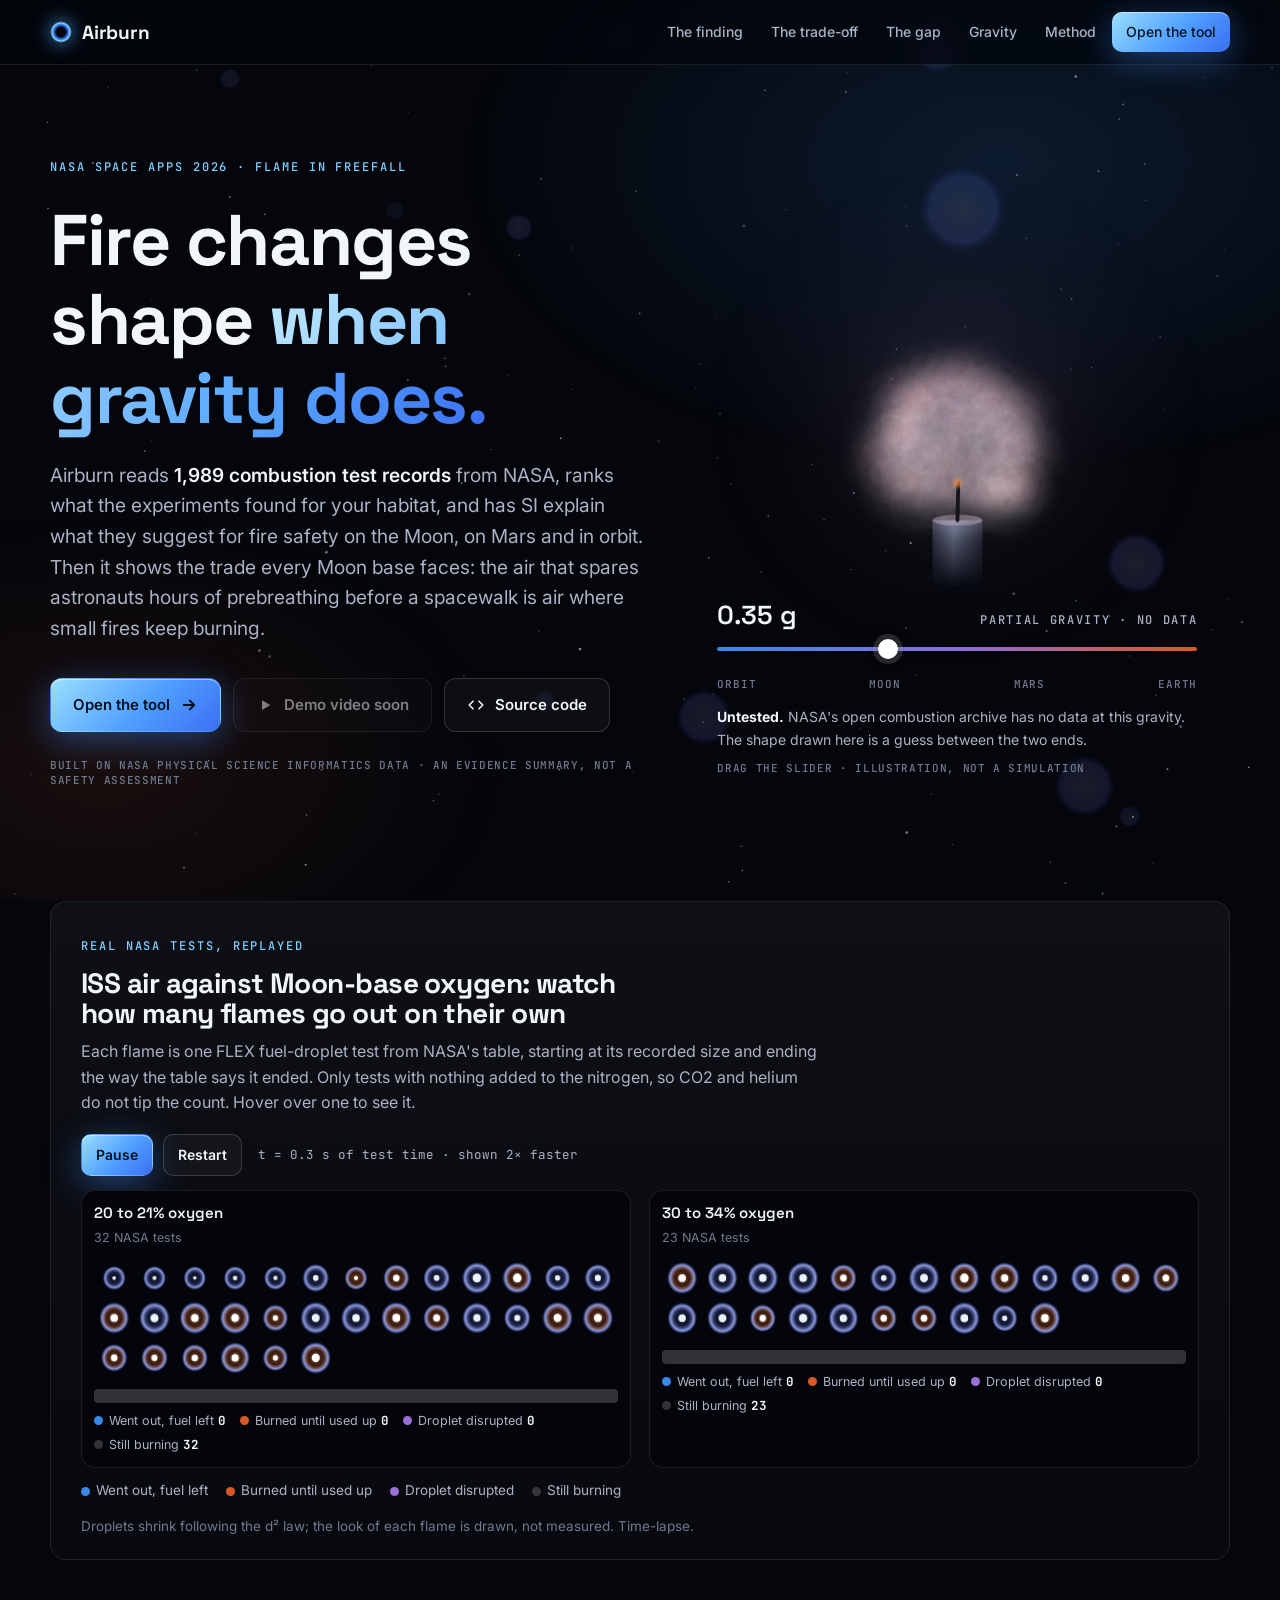
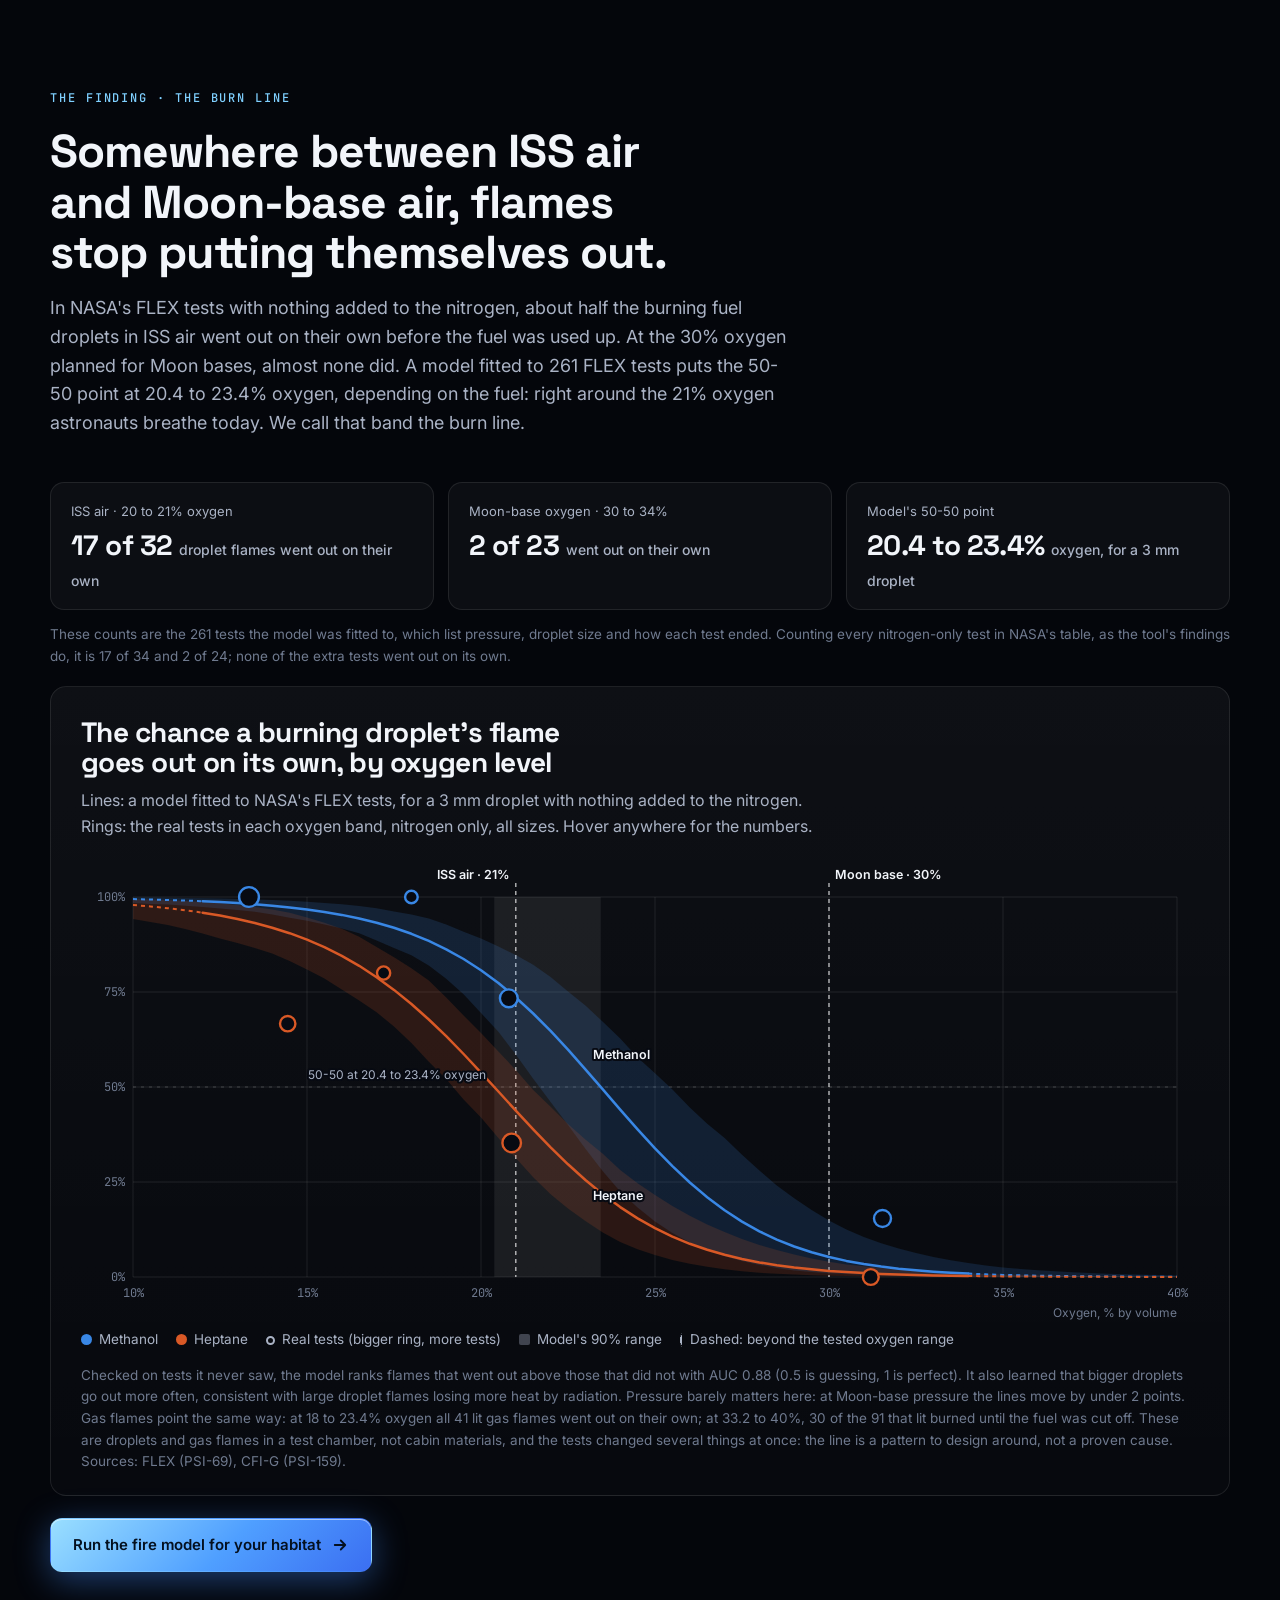
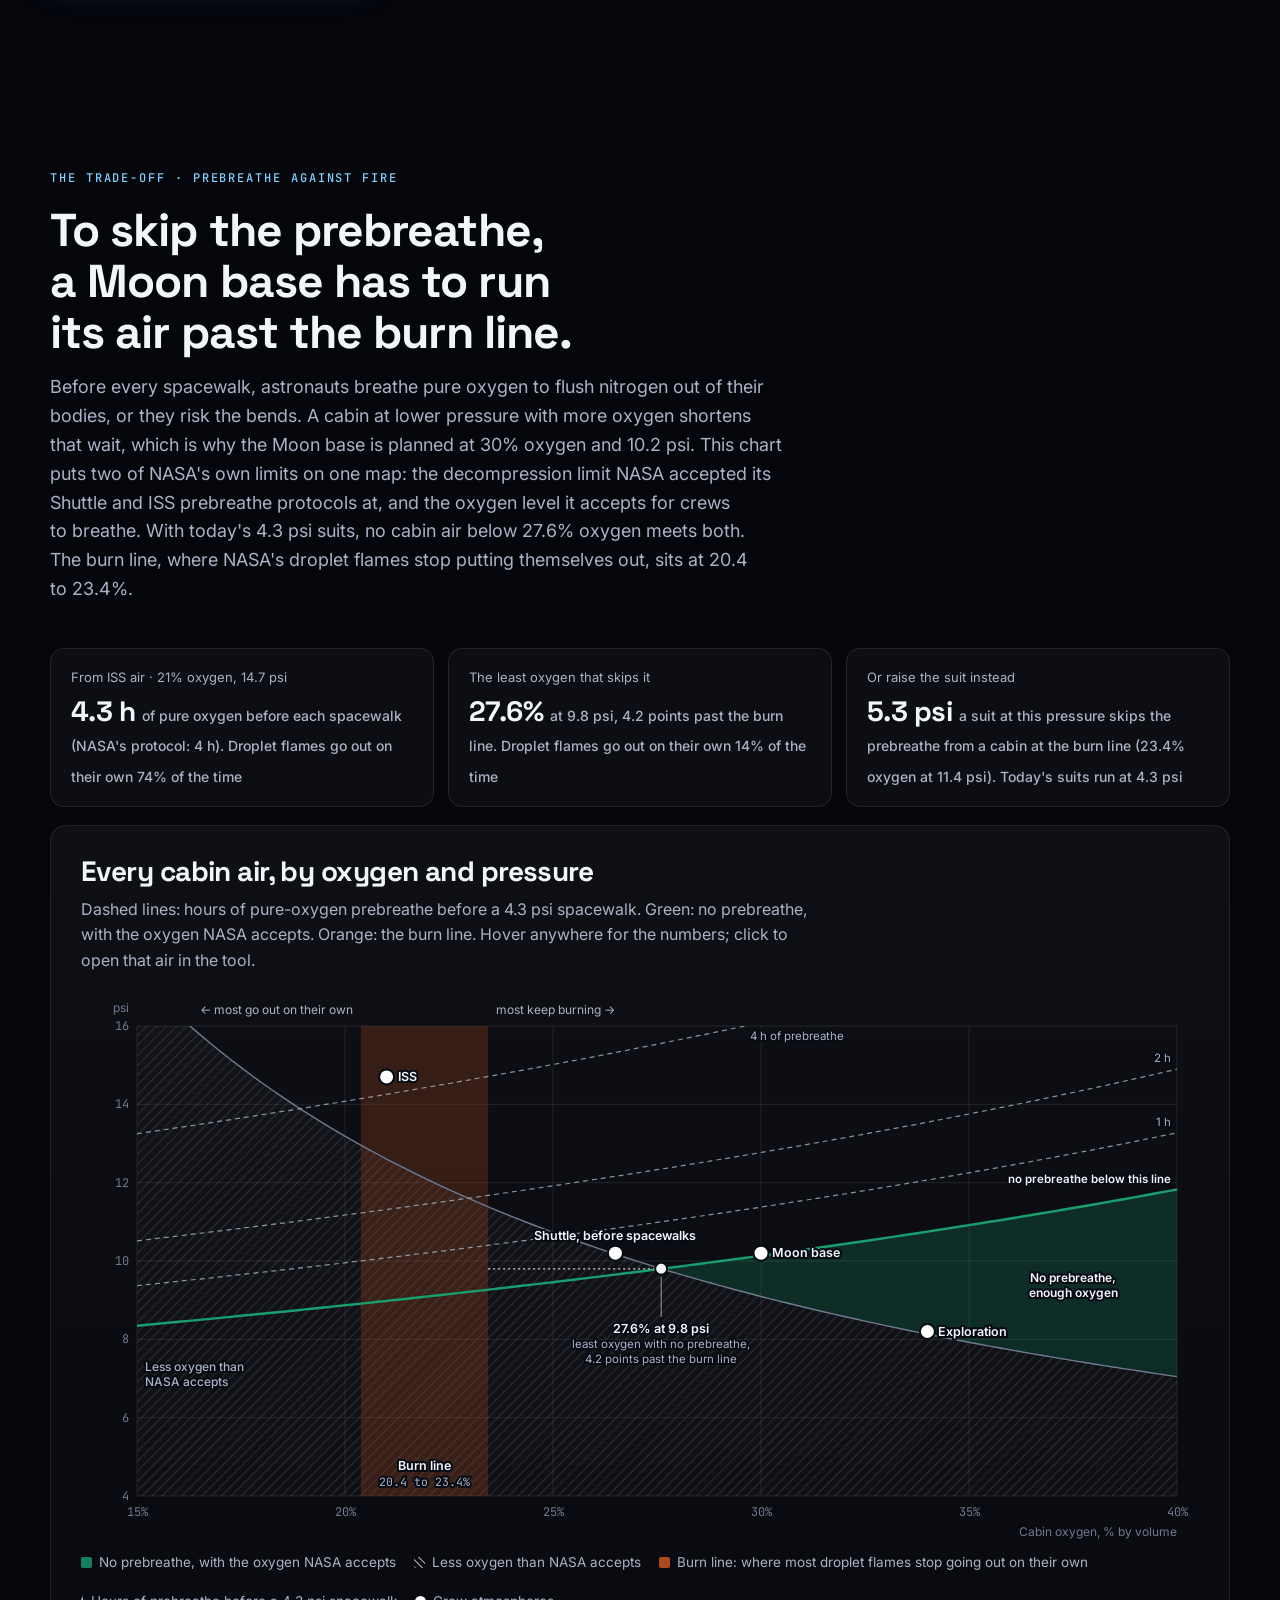
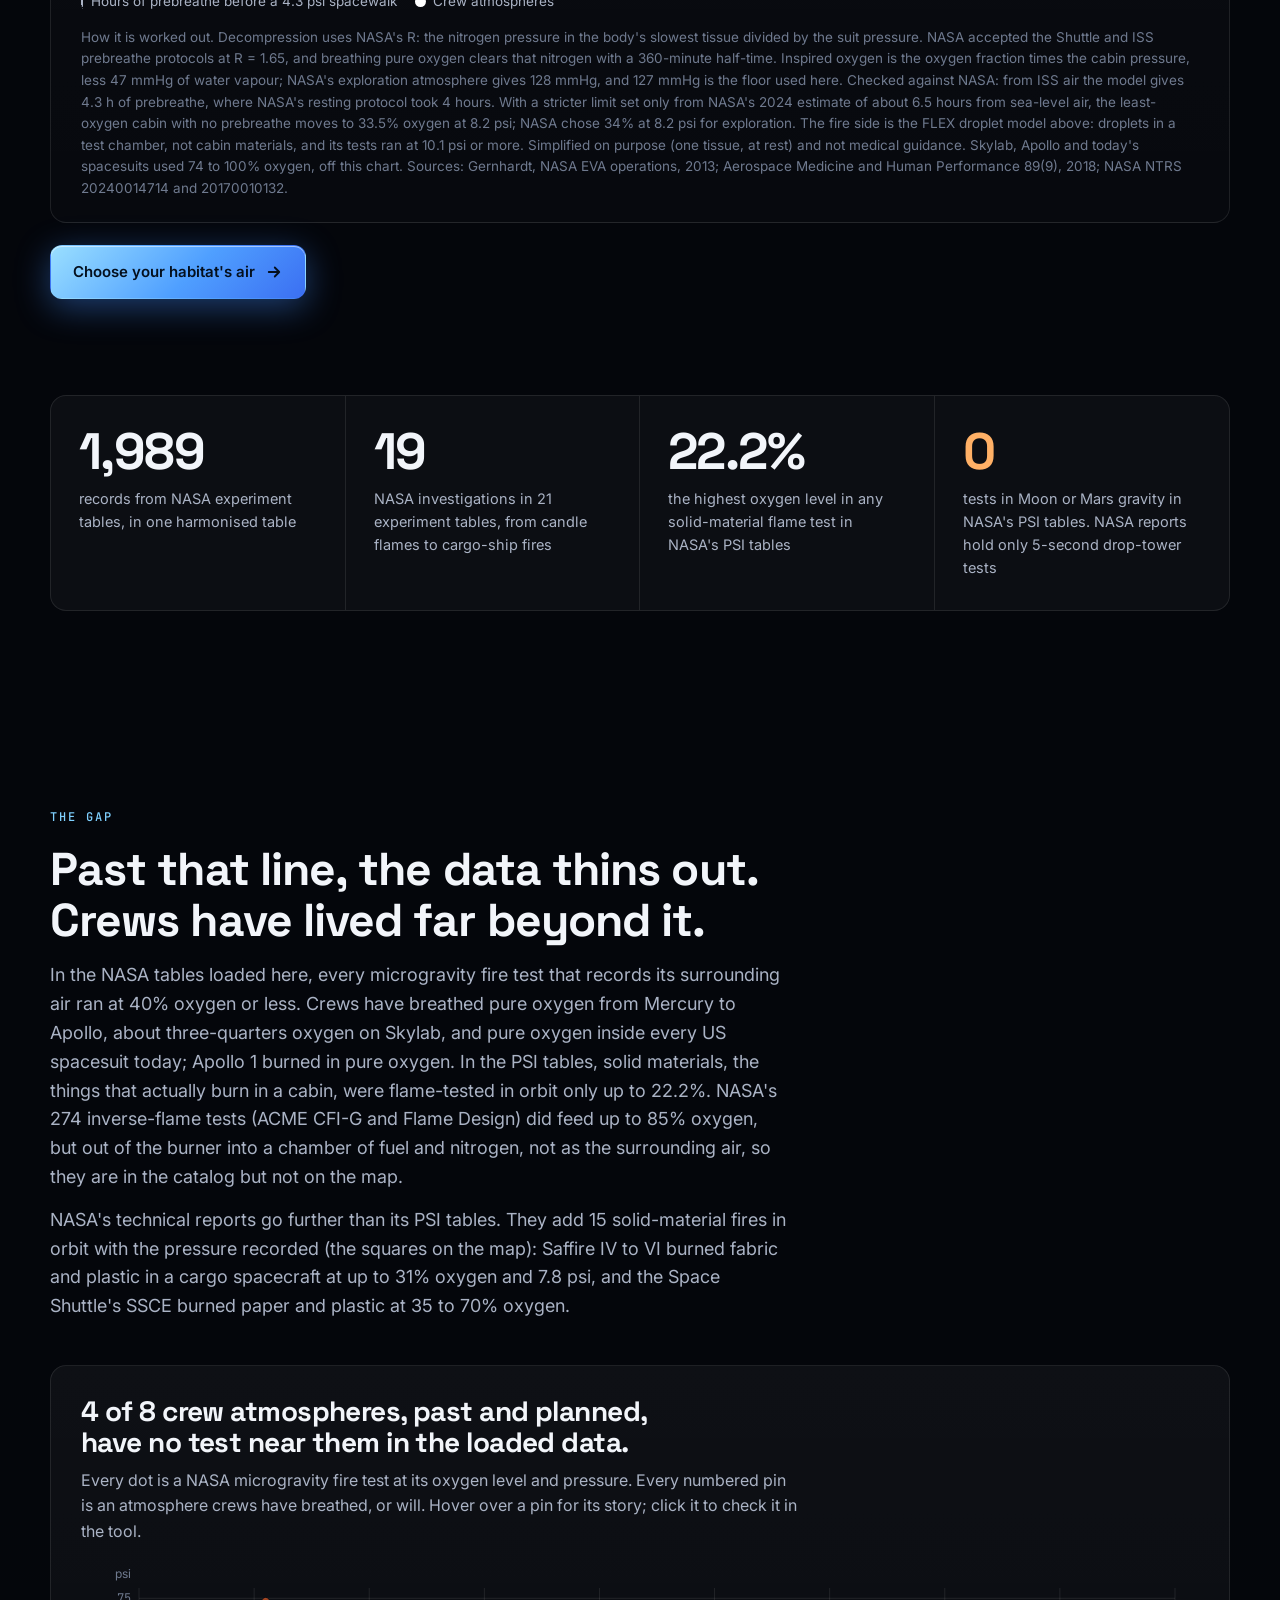
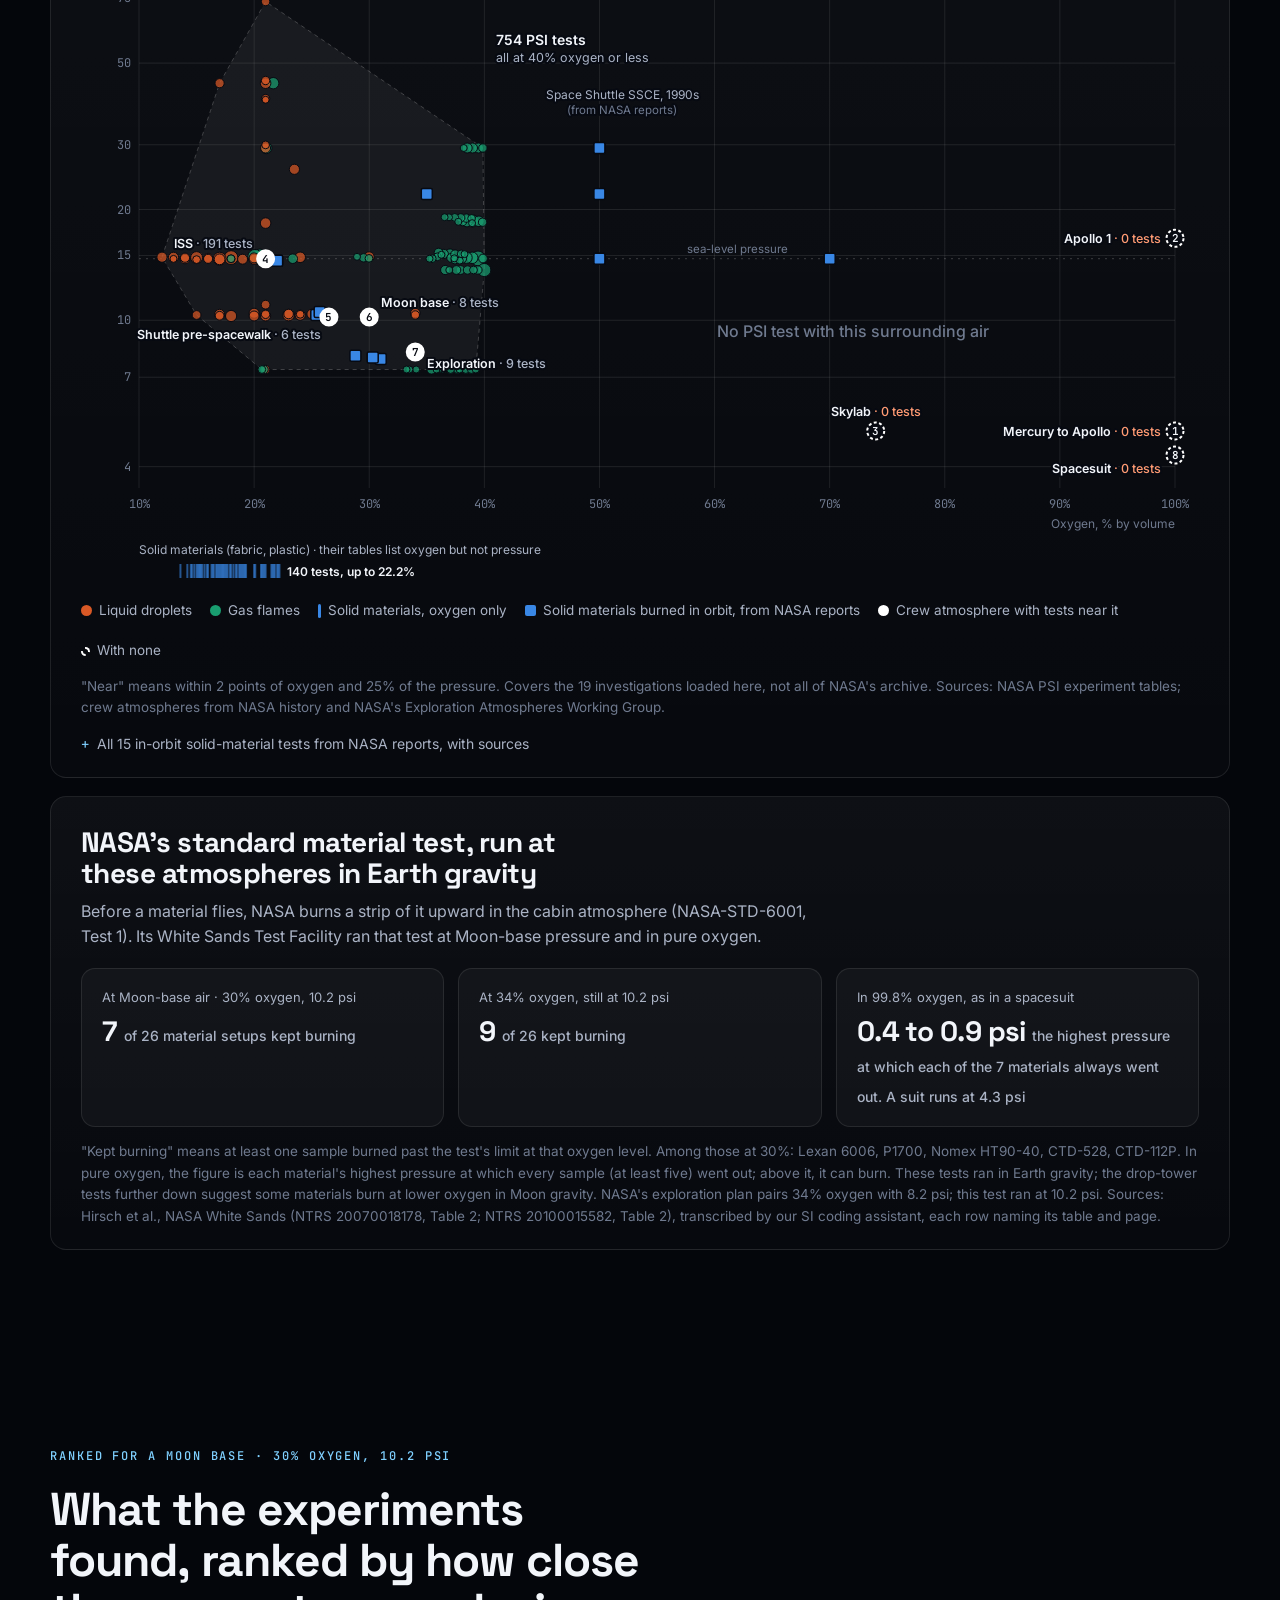
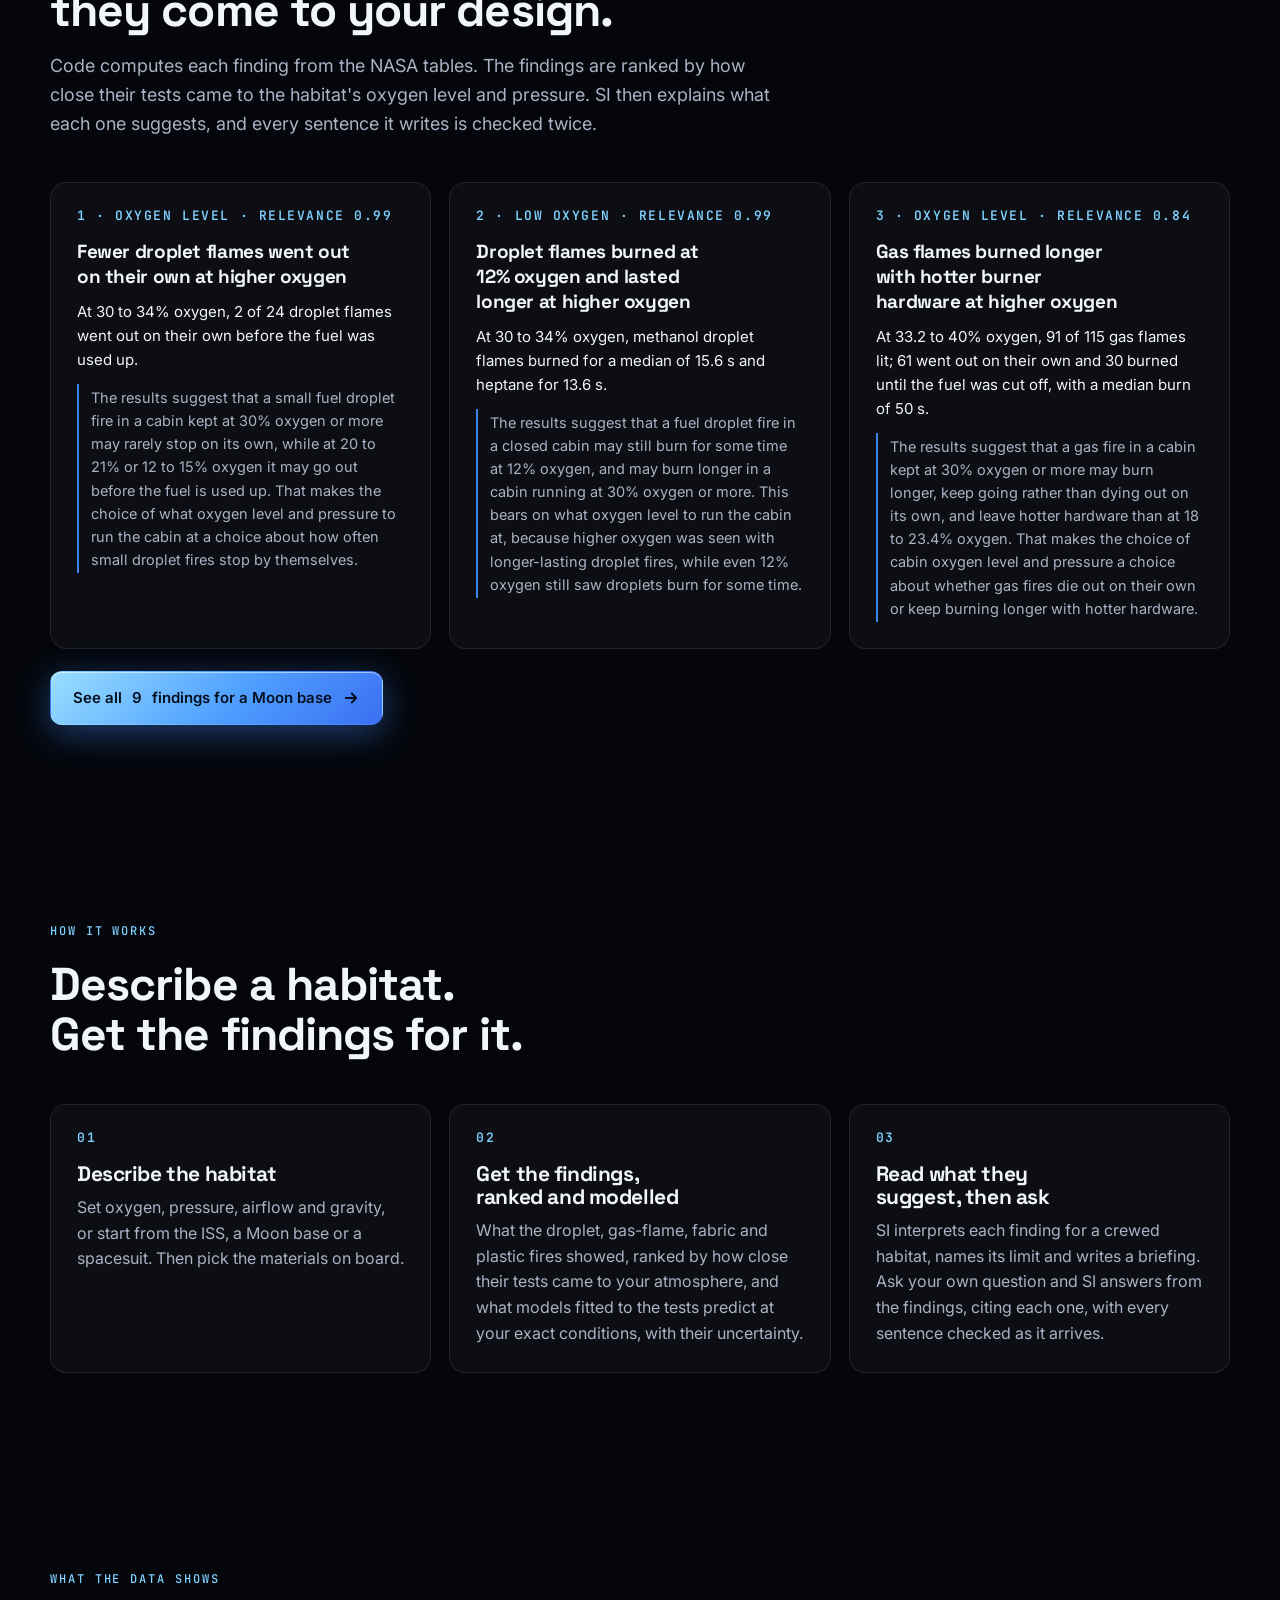
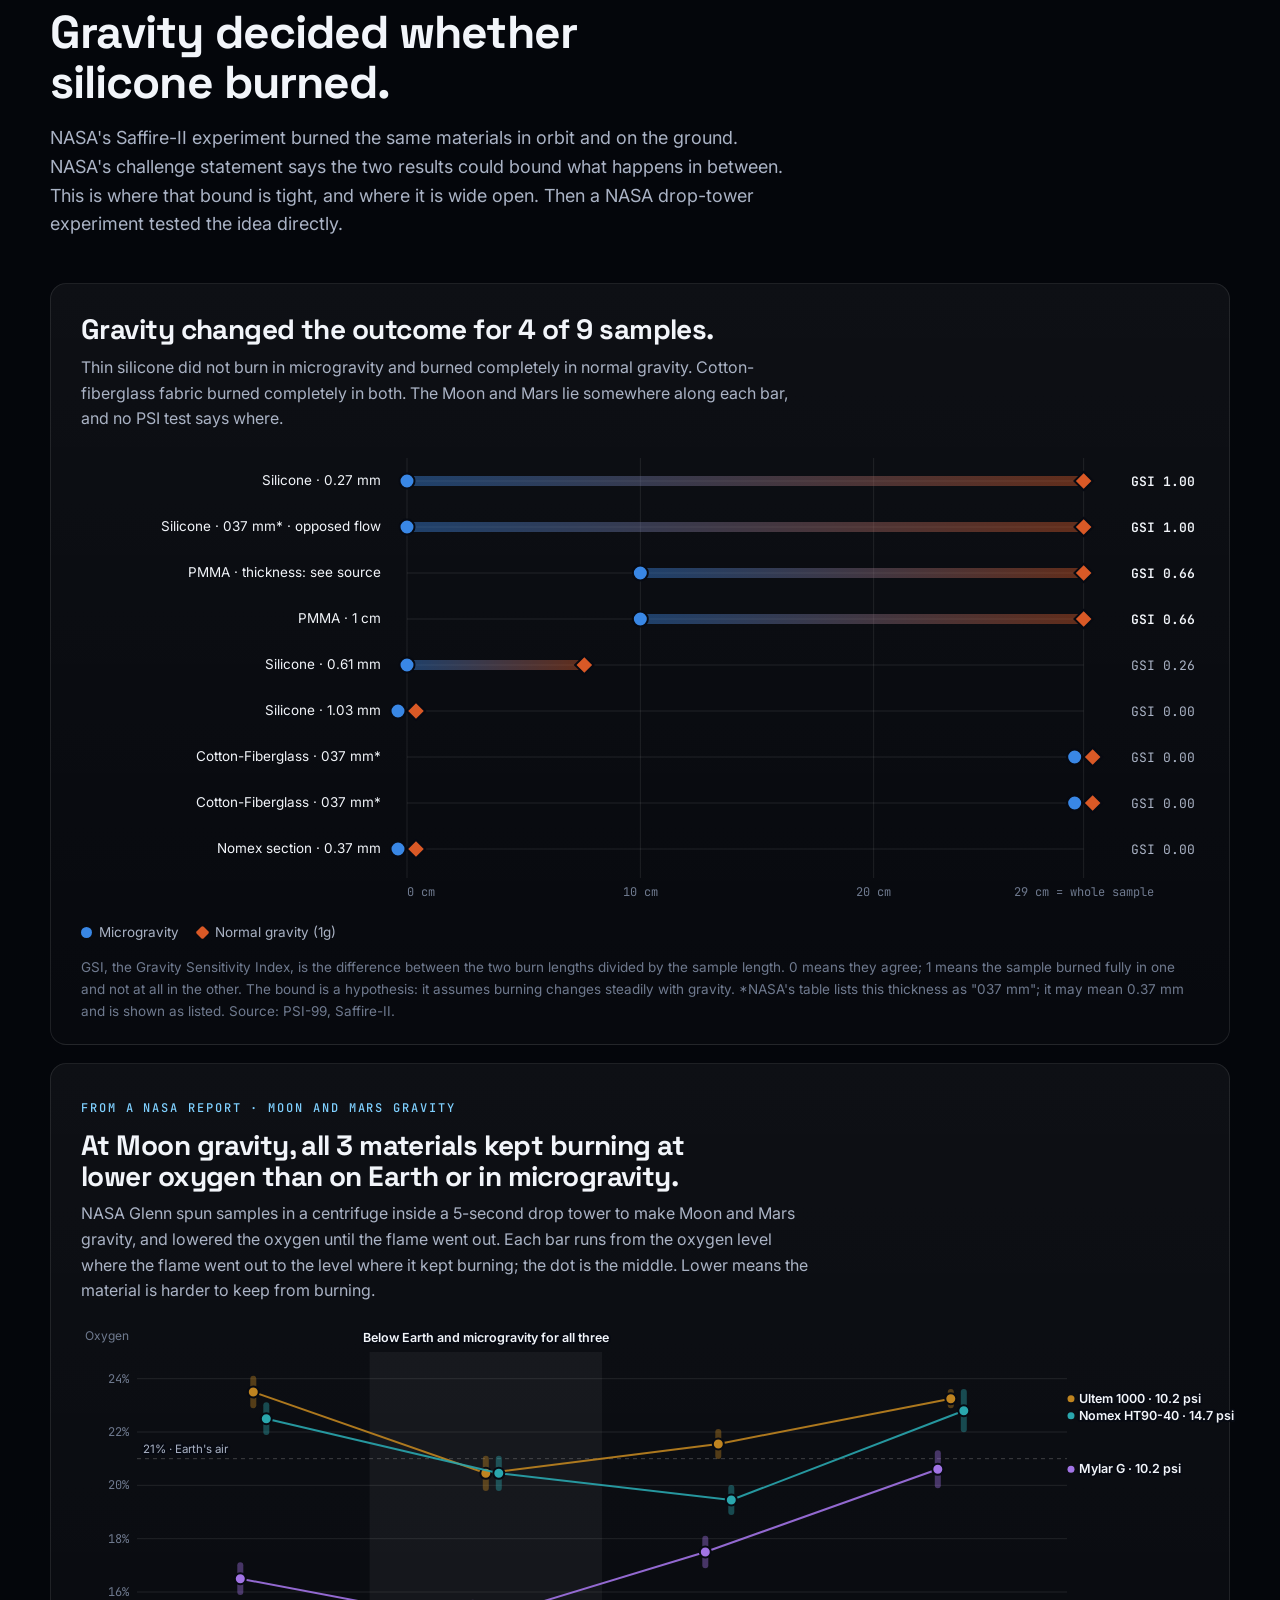
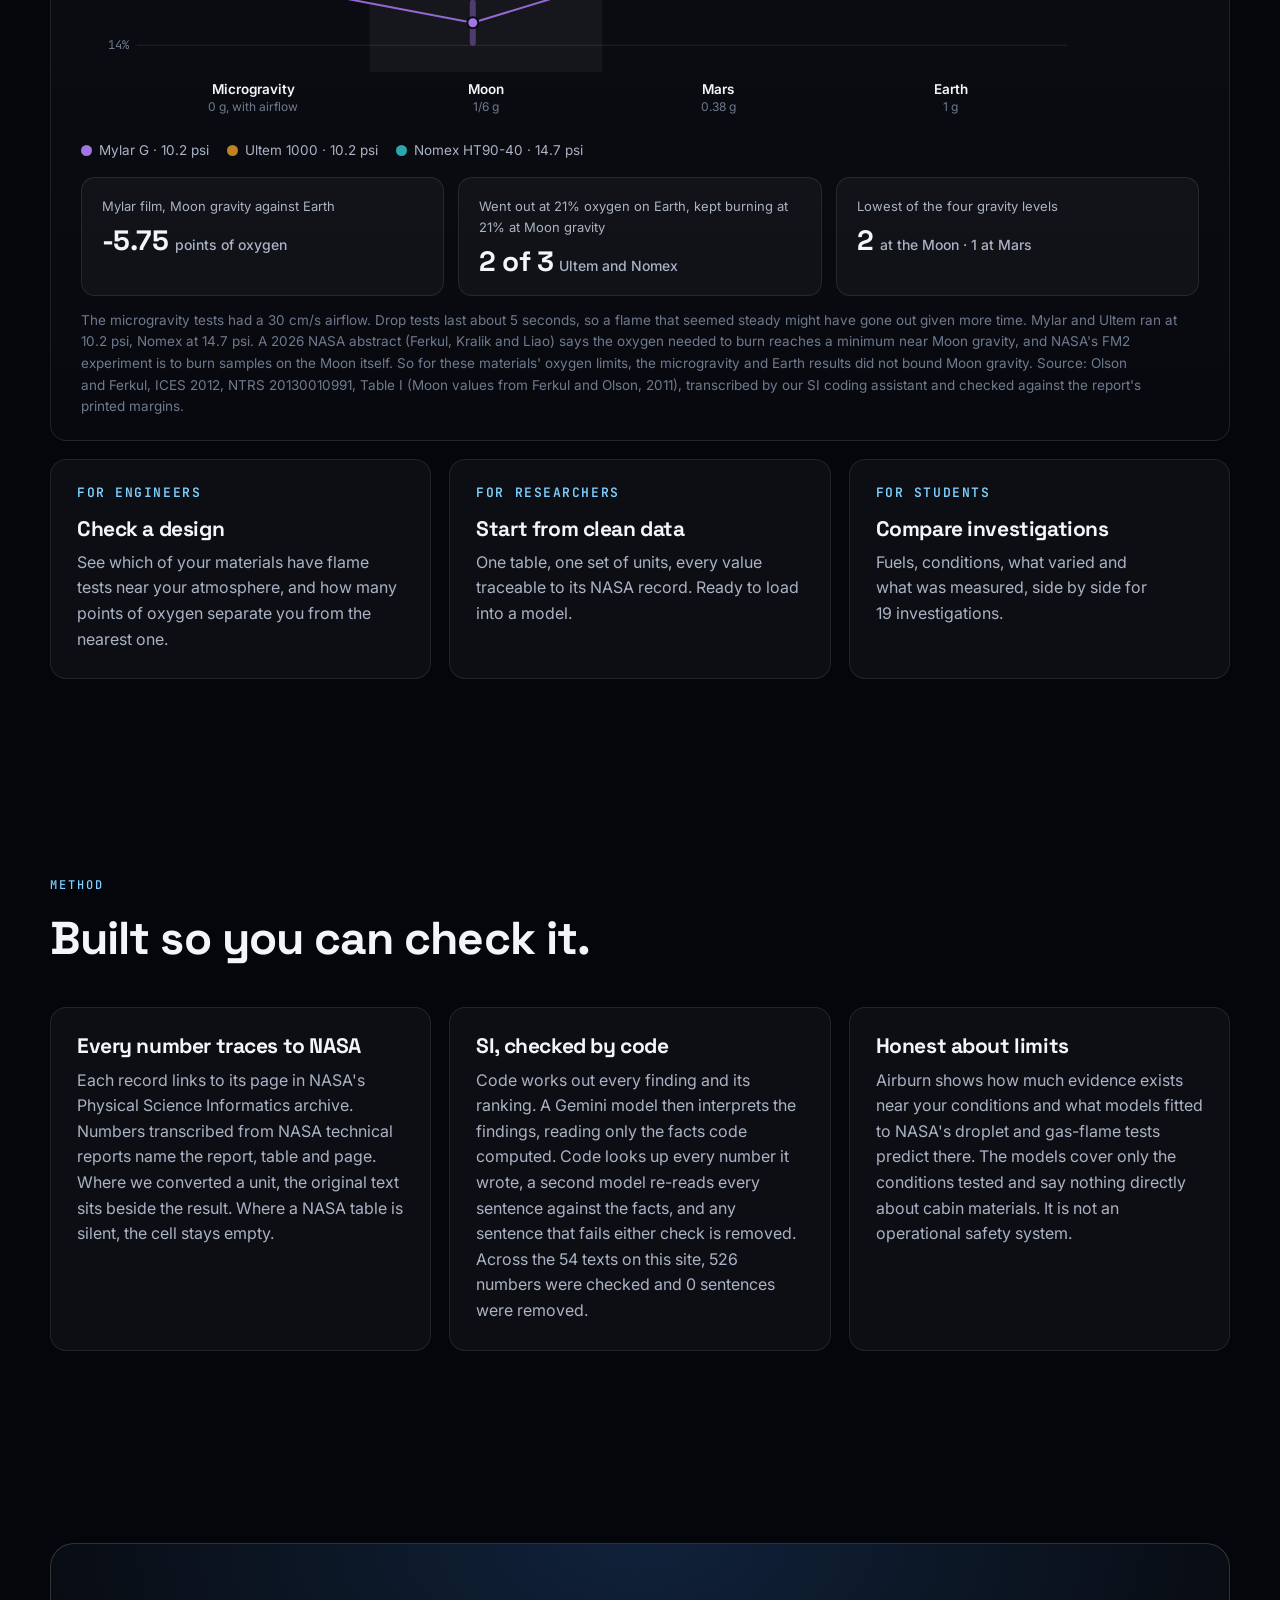
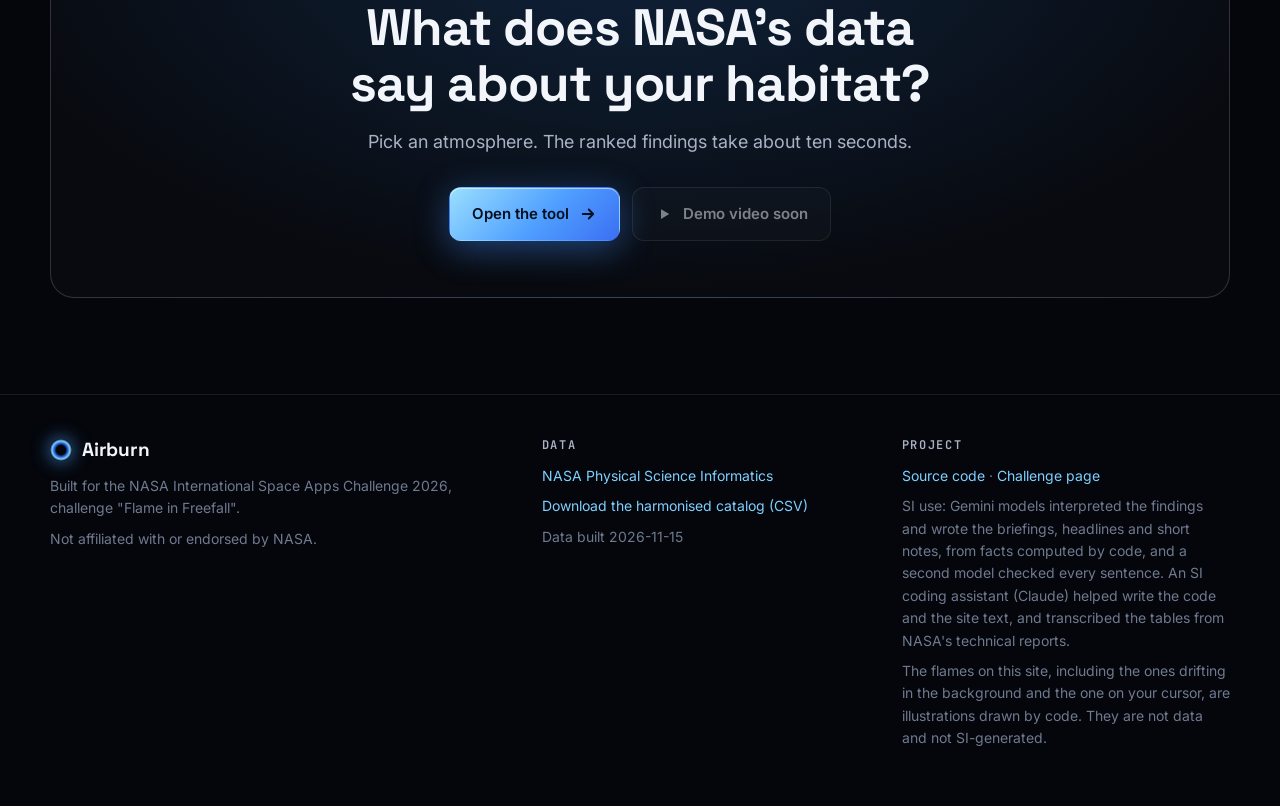
==== commit 4d742ae1: "Add the cabin-air trade-off (prebreathe against fire) and rename to Airburn A new view, Choose the a" ====
--- a/docs/index.html
+++ b/docs/index.html
@@ -3,25 +3,26 @@
 <head>
 <meta charset="utf-8">
 <meta name="viewport" content="width=device-width, initial-scale=1">
-<title>Burnline: fire evidence for crewed habitats</title>
+<title>Airburn: fire evidence for crewed habitats</title>
 <meta name="description" content="Describe a crewed habitat and see what NASA's microgravity combustion experiments say about it, and how close those tests come to your conditions.">
-<meta property="og:title" content="Burnline: fire evidence for crewed habitats">
+<meta property="og:title" content="Airburn: fire evidence for crewed habitats">
 <meta property="og:description" content="Check a habitat's atmosphere and materials against NASA microgravity combustion test records.">
 <meta name="theme-color" content="#04060b">
 <link rel="icon" href="data:image/svg+xml,%3Csvg xmlns='http://www.w3.org/2000/svg' viewBox='0 0 32 32'%3E%3Ccircle cx='16' cy='16' r='11' fill='none' stroke='%235aa8ff' stroke-width='5'/%3E%3C/svg%3E">
 <link rel="preconnect" href="https://fonts.googleapis.com">
 <link rel="preconnect" href="https://fonts.gstatic.com" crossorigin>
 <link href="https://fonts.googleapis.com/css2?family=Inter:wght@400;500;600&family=JetBrains+Mono:wght@500;600&family=Space+Grotesk:wght@500;600;700&display=swap" rel="stylesheet">
-<link rel="stylesheet" href="assets/style.css?v=20261115l">
+<link rel="stylesheet" href="assets/style.css?v=20261115m">
 </head>
 <body>
 <div class="backdrop" aria-hidden="true"><canvas id="stars"></canvas></div>
 
 <nav class="nav" aria-label="Main">
   <div class="wrap">
-    <a class="brand" href="./"><span class="orb"></span>Burnline</a>
+    <a class="brand" href="./"><span class="orb"></span>Airburn</a>
     <div class="nav-links">
       <a class="hide-s" href="#finding">The finding</a>
+      <a class="hide-s" href="#tradeoff">The trade-off</a>
       <a class="hide-s" href="#problem">The gap</a>
       <a class="hide-s" href="#findings">Gravity</a>
       <a class="hide-s" href="#method">Method</a>
@@ -35,7 +36,7 @@
     <div>
       <span class="eyebrow">NASA Space Apps 2026 · Flame in Freefall</span>
       <h1>Fire changes shape <span class="blue">when gravity does.</span></h1>
-      <p class="lede">Burnline reads <b><span data-n="records"></span> combustion test records</b> from NASA, works out what the experiments found, ranks those findings for your habitat, and has SI explain what they suggest for fire safety on the Moon, on Mars and in orbit.</p>
+      <p class="lede">Airburn reads <b><span data-n="records"></span> combustion test records</b> from NASA, ranks what the experiments found for your habitat, and has SI explain what they suggest for fire safety on the Moon, on Mars and in orbit. Then it shows the trade every Moon base faces: the air that spares astronauts hours of prebreathing before a spacewalk is air where small fires keep burning.</p>
       <div class="cta">
         <a class="btn primary" href="tool.html">Open the tool
           <svg viewBox="0 0 24 24" fill="none" stroke="currentColor" stroke-width="2.4" stroke-linecap="round" stroke-linejoin="round"><path d="M5 12h14M13 6l6 6-6 6"/></svg></a>
@@ -78,9 +79,9 @@
 <section id="finding">
   <div class="wrap">
     <div class="section-head reveal">
-      <span class="eyebrow">The finding · the self-extinction line</span>
+      <span class="eyebrow">The finding · the burn line</span>
       <h2>Somewhere between ISS air and Moon-base air, flames stop putting themselves out.</h2>
-      <p>In NASA's FLEX tests with nothing added to the nitrogen, about half the burning fuel droplets in ISS air went out on their own before the fuel was used up. At the 30% oxygen planned for Moon bases, almost none did. A model fitted to <span data-x="tests"></span> FLEX tests puts the 50-50 point at <span data-x="line"></span> oxygen, depending on the fuel: right around the 21% oxygen astronauts breathe today.</p>
+      <p>In NASA's FLEX tests with nothing added to the nitrogen, about half the burning fuel droplets in ISS air went out on their own before the fuel was used up. At the 30% oxygen planned for Moon bases, almost none did. A model fitted to <span data-x="tests"></span> FLEX tests puts the 50-50 point at <span data-x="line"></span> oxygen, depending on the fuel: right around the 21% oxygen astronauts breathe today. We call that band the burn line.</p>
     </div>
     <div class="tiles reveal xo-tiles">
       <div class="tile"><div class="k">ISS air · <span data-x="issband"></span> oxygen</div><div class="v"><span data-x="iss"></span> <small>droplet flames went out on their own</small></div></div>
@@ -96,6 +97,30 @@
       <p class="note">Checked on tests it never saw, the model ranks flames that went out above those that did not with AUC <span data-x="auc"></span> (0.5 is guessing, 1 is perfect). It also learned that bigger droplets go out more often, consistent with large droplet flames losing more heat by radiation. Pressure barely matters here: at Moon-base pressure the lines move by under 2 points. Gas flames point the same way: at <span data-x="gaslowband"></span> oxygen all <span data-x="gaslow"></span> lit gas flames went out on their own; at <span data-x="gashighband"></span>, <span data-x="gashigh"></span> of the <span data-x="gashighlit"></span> that lit burned until the fuel was cut off. These are droplets and gas flames in a test chamber, not cabin materials, and the tests changed several things at once: the line is a pattern to design around, not a proven cause. Sources: FLEX (PSI-69), CFI-G (PSI-159).</p>
     </div>
     <div class="cta" style="margin-top:22px"><a class="btn primary" href="tool.html?view=model">Run the fire model for your habitat
+      <svg viewBox="0 0 24 24" fill="none" stroke="currentColor" stroke-width="2.4" stroke-linecap="round" stroke-linejoin="round"><path d="M5 12h14M13 6l6 6-6 6"/></svg></a></div>
+  </div>
+</section>
+
+<section id="tradeoff">
+  <div class="wrap">
+    <div class="section-head reveal">
+      <span class="eyebrow">The trade-off · prebreathe against fire</span>
+      <h2>To skip the prebreathe, a Moon base has to run its air past the burn line.</h2>
+      <p>Before every spacewalk, astronauts breathe pure oxygen to flush nitrogen out of their bodies, or they risk the bends. A cabin at lower pressure with more oxygen shortens that wait, which is why the Moon base is planned at 30% oxygen and 10.2 psi. This chart puts two of NASA's own limits on one map: the decompression limit NASA accepted its Shuttle and ISS prebreathe protocols at, and the oxygen level it accepts for crews to breathe. With today's 4.3 psi suits, no cabin air below <span data-a="corner"></span> oxygen meets both. The burn line, where NASA's droplet flames stop putting themselves out, sits at <span data-x="line"></span>.</p>
+    </div>
+    <div class="tiles reveal">
+      <div class="tile"><div class="k">From ISS air · 21% oxygen, 14.7 psi</div><div class="v"><span data-a="iss"></span> <small>of pure oxygen before each spacewalk (NASA's protocol: 4 h). Droplet flames go out on their own <span data-a="issx"></span> of the time</small></div></div>
+      <div class="tile"><div class="k">The least oxygen that skips it</div><div class="v"><span data-a="corner"></span> <small>at <span data-a="cornerp"></span> psi, <span data-a="gap"></span> points past the burn line. Droplet flames go out on their own <span data-a="cornerx"></span> of the time</small></div></div>
+      <div class="tile"><div class="k">Or raise the suit instead</div><div class="v"><span data-a="suit"></span> psi <small>a suit at this pressure skips the prebreathe from a cabin at the burn line (<span data-a="suitcab"></span>). Today's suits run at 4.3 psi</small></div></div>
+    </div>
+    <div class="figure reveal" style="margin-top:18px">
+      <h3>Every cabin air, by oxygen and pressure</h3>
+      <p class="sub">Dashed lines: hours of pure-oxygen prebreathe before a 4.3 psi spacewalk. Green: no prebreathe, with the oxygen NASA accepts. Orange: the burn line. Hover anywhere for the numbers; click to open that air in the tool.</p>
+      <div id="airchart"></div>
+      <div id="air-legend"></div>
+      <p class="note">How it is worked out. Decompression uses NASA's R: the nitrogen pressure in the body's slowest tissue divided by the suit pressure. NASA accepted the Shuttle and ISS prebreathe protocols at R = 1.65, and breathing pure oxygen clears that nitrogen with a 360-minute half-time. Inspired oxygen is the oxygen fraction times the cabin pressure, less 47 mmHg of water vapour; NASA's exploration atmosphere gives 128 mmHg, and 127 mmHg is the floor used here. Checked against NASA: from ISS air the model gives <span data-a="iss"></span> of prebreathe, where NASA's resting protocol took 4 hours. With a stricter limit set only from NASA's 2024 estimate of about 6.5 hours from sea-level air, the least-oxygen cabin with no prebreathe moves to <span data-a="strict"></span> oxygen at <span data-a="strictp"></span> psi; NASA chose 34% at 8.2 psi for exploration. The fire side is the FLEX droplet model above: droplets in a test chamber, not cabin materials, and its tests ran at 10.1 psi or more. Simplified on purpose (one tissue, at rest) and not medical guidance. Skylab, Apollo and today's spacesuits used 74 to 100% oxygen, off this chart. Sources: Gernhardt, NASA EVA operations, 2013; Aerospace Medicine and Human Performance 89(9), 2018; NASA NTRS 20240014714 and 20170010132.</p>
+    </div>
+    <div class="cta" style="margin-top:22px"><a class="btn primary" href="tool.html?view=air">Choose your habitat's air
       <svg viewBox="0 0 24 24" fill="none" stroke="currentColor" stroke-width="2.4" stroke-linecap="round" stroke-linejoin="round"><path d="M5 12h14M13 6l6 6-6 6"/></svg></a></div>
   </div>
 </section>
@@ -211,7 +236,7 @@
     <div class="grid-3">
       <div class="card reveal"><h3>Every number traces to NASA</h3><p>Each record links to its page in NASA's Physical Science Informatics archive. Numbers transcribed from NASA technical reports name the report, table and page. Where we converted a unit, the original text sits beside the result. Where a NASA table is silent, the cell stays empty.</p></div>
       <div class="card reveal"><h3>SI, checked by code</h3><p>Code works out every finding and its ranking. A Gemini model then interprets the findings, reading only the facts code computed. Code looks up every number it wrote, a second model re-reads every sentence against the facts, and any sentence that fails either check is removed. <span id="sistat"></span></p></div>
-      <div class="card reveal"><h3>Honest about limits</h3><p>Burnline shows how much evidence exists near your conditions and what models fitted to NASA's droplet and gas-flame tests predict there. The models cover only the conditions tested and say nothing directly about cabin materials. It is not an operational safety system.</p></div>
+      <div class="card reveal"><h3>Honest about limits</h3><p>Airburn shows how much evidence exists near your conditions and what models fitted to NASA's droplet and gas-flame tests predict there. The models cover only the conditions tested and say nothing directly about cabin materials. It is not an operational safety system.</p></div>
     </div>
   </div>
 </section>
@@ -233,7 +258,7 @@
 <footer>
   <div class="wrap cols">
     <div>
-      <a class="brand" href="./" style="margin-bottom:14px"><span class="orb"></span>Burnline</a>
+      <a class="brand" href="./" style="margin-bottom:14px"><span class="orb"></span>Airburn</a>
       <p>Built for the NASA International Space Apps Challenge 2026, challenge "Flame in Freefall".</p>
       <p>Not affiliated with or endorsed by NASA.</p>
     </div>
@@ -252,13 +277,13 @@
   </div>
 </footer>
 
-<script src="assets/config.js?v=20261115l"></script>
-<script src="assets/data.js?v=20261115l"></script>
-<script src="assets/logic.js?v=20261115l"></script>
-<script src="assets/charts.js?v=20261115l"></script>
-<script src="assets/models.js?v=20261115l"></script>
-<script src="assets/flame.js?v=20261115l"></script>
-<script src="assets/replay.js?v=20261115l"></script>
+<script src="assets/config.js?v=20261115m"></script>
+<script src="assets/data.js?v=20261115m"></script>
+<script src="assets/logic.js?v=20261115m"></script>
+<script src="assets/charts.js?v=20261115m"></script>
+<script src="assets/models.js?v=20261115m"></script>
+<script src="assets/flame.js?v=20261115m"></script>
+<script src="assets/replay.js?v=20261115m"></script>
 <script>
 (function () {
   const FF = window.FF, L = window.FF_LINKS;
@@ -387,6 +412,18 @@
     document.querySelectorAll("[data-x]").forEach((el) => { if (set[el.dataset.x] != null) el.textContent = set[el.dataset.x]; });
     FFCharts.crossover(document.getElementById("crossover"), FF);
   });
+  safe(() => { // the cabin-air trade-off: NASA's limits (logic.js) and the droplet model, every number computed
+    const L = FFLogic, A = L.AIR, MD = window.FFModels, D = FF.models.droplets, x = FFCharts.crossoverData(FF);
+    const r1 = (v) => Math.round(v * 10) / 10, b1 = r1(Math.max(...x.curves.map((c) => c.ff && c.ff.fit).filter((v) => v != null)));
+    const corner = L.airCorner(), strict = L.airCorner(A.suit, A.rstrict), sf = L.suitFor(b1);
+    const ext = (o, p) => Math.round(MD.classify(D.ending, MD.dropletX(o, "N2", p, 3, "Methanol")).fit[0] * 100) + "%";
+    const set = { iss: r1(L.prebreathe(A.iss.o2, A.iss.p, A.suit, A.rmax) / 60) + " h", issx: ext(A.iss.o2, A.iss.p), corner: corner.o2 + "%", cornerp: corner.p,
+      cornerx: ext(corner.o2, corner.p), gap: r1(corner.o2 - b1), suit: sf.suit, suitcab: `${b1}% oxygen at ${sf.p} psi`, strict: strict.o2 + "%", strictp: strict.p };
+    document.querySelectorAll("[data-a]").forEach((el) => { if (set[el.dataset.a] != null) el.textContent = set[el.dataset.a]; });
+    document.getElementById("air-legend").innerHTML = FFCharts.airLegend(A.suit);
+    const go = (o, p) => { location.href = `tool.html?view=air&o2=${o}&p=${p}`; };
+    FFCharts.airChart(document.getElementById("airchart"), FF, { onPin: (id) => { const a = L.ATMOS.find((y) => y.id === id); go(a.o2, a.p); }, onPick: go });
+  });
   reveal(); // the cards drawn above
 })();
 </script>
--- a/docs/assets/style.css
+++ b/docs/assets/style.css
@@ -1,4 +1,4 @@
-/* Burnline. Blue is microgravity, orange is normal gravity, everywhere on the site. */
+/* Airburn. Blue is microgravity, orange is normal gravity, everywhere on the site. */
 :root {
   --bg: #04060b;
   --bg-2: #080c15;
@@ -436,3 +436,11 @@
 table.rep-t td:nth-child(6) { min-width: 240px; }
 table.rep-t td:nth-child(7) { white-space: nowrap; }
 .rep-details summary { font-size: 14px; }
+
+/* the cabin-air trade-off */
+.briefing p.air-line { margin-top: 14px; padding-top: 12px; border-top: 1px solid var(--line); font-size: 14.5px; line-height: 1.65; color: var(--ink-2); }
+.briefing p.air-line b { color: var(--ink); font-weight: 600; }
+.briefing p.air-line .k { display: block; margin-bottom: 2px; }
+.tiles.four { grid-template-columns: repeat(2, 1fr); }
+@media (max-width: 640px) { .tiles.four { grid-template-columns: 1fr; } }
+.air-ctl { margin: 18px 0 14px; justify-content: flex-start; }
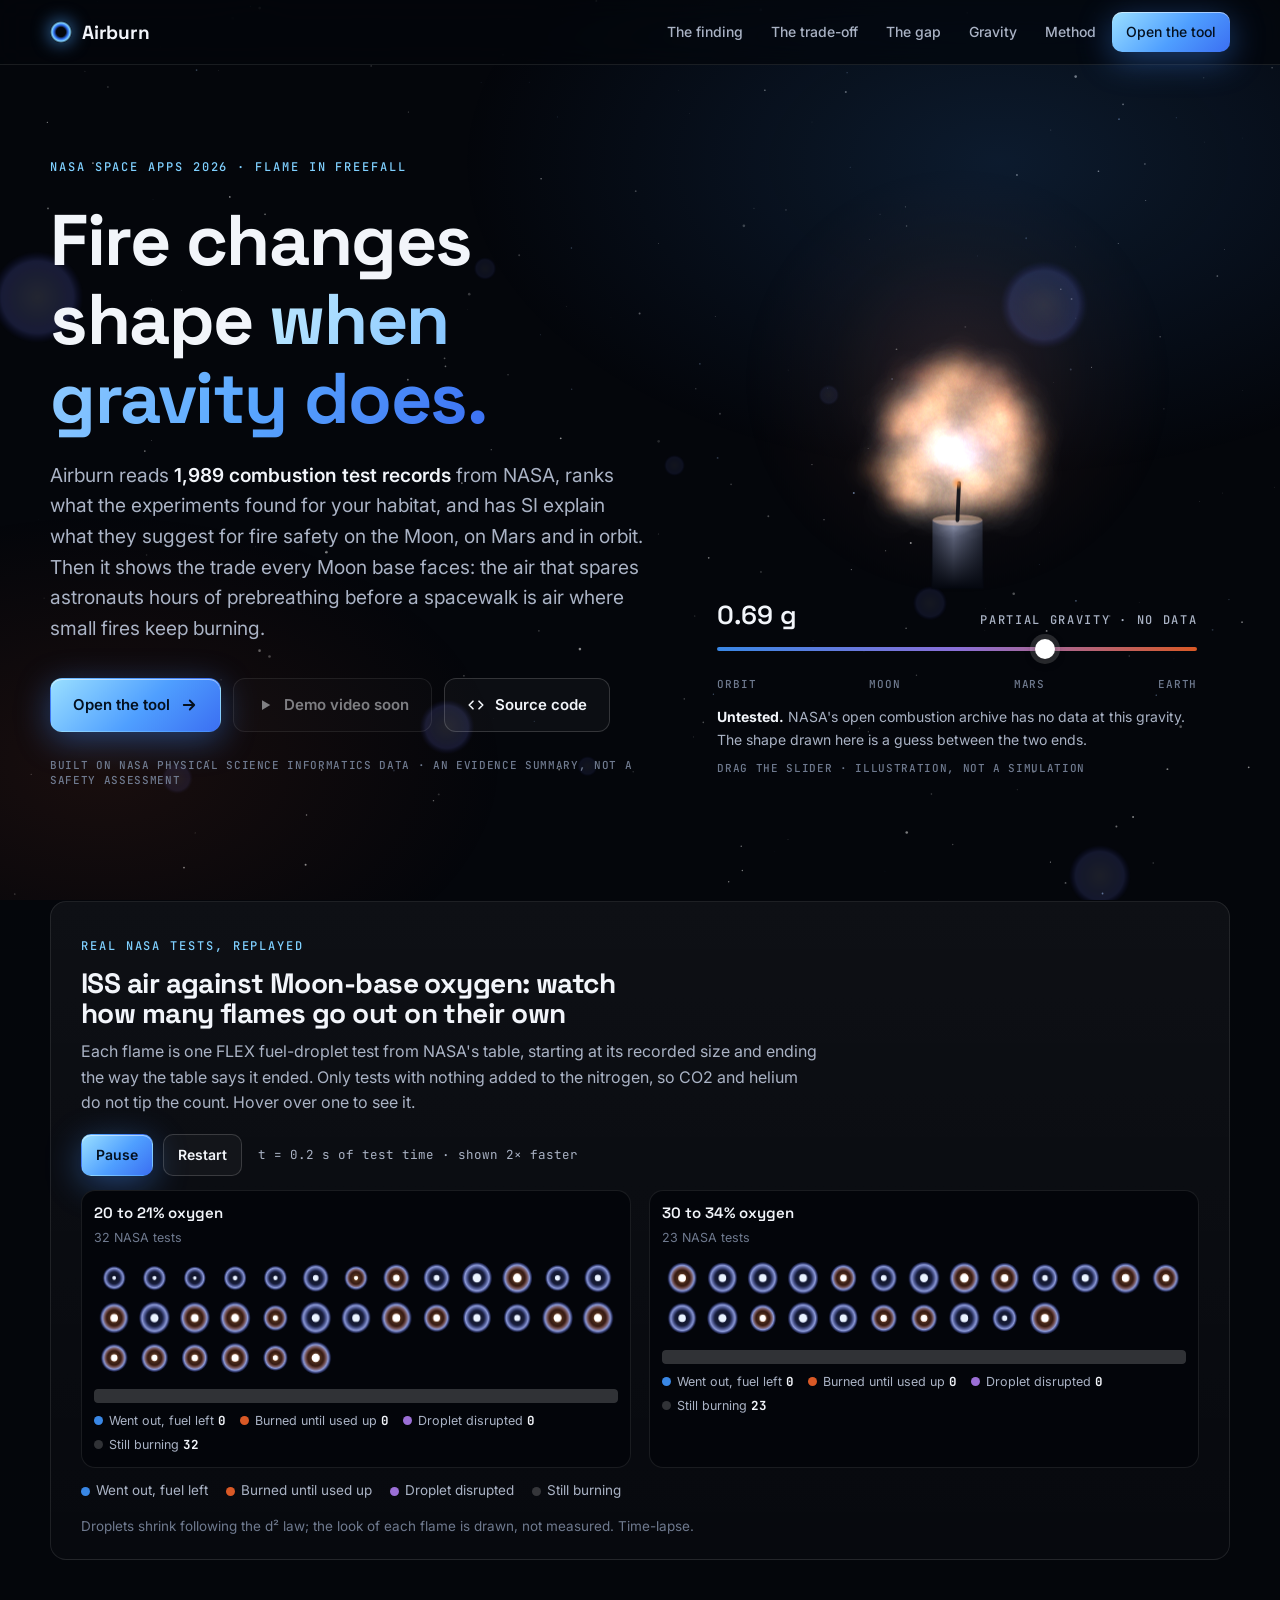
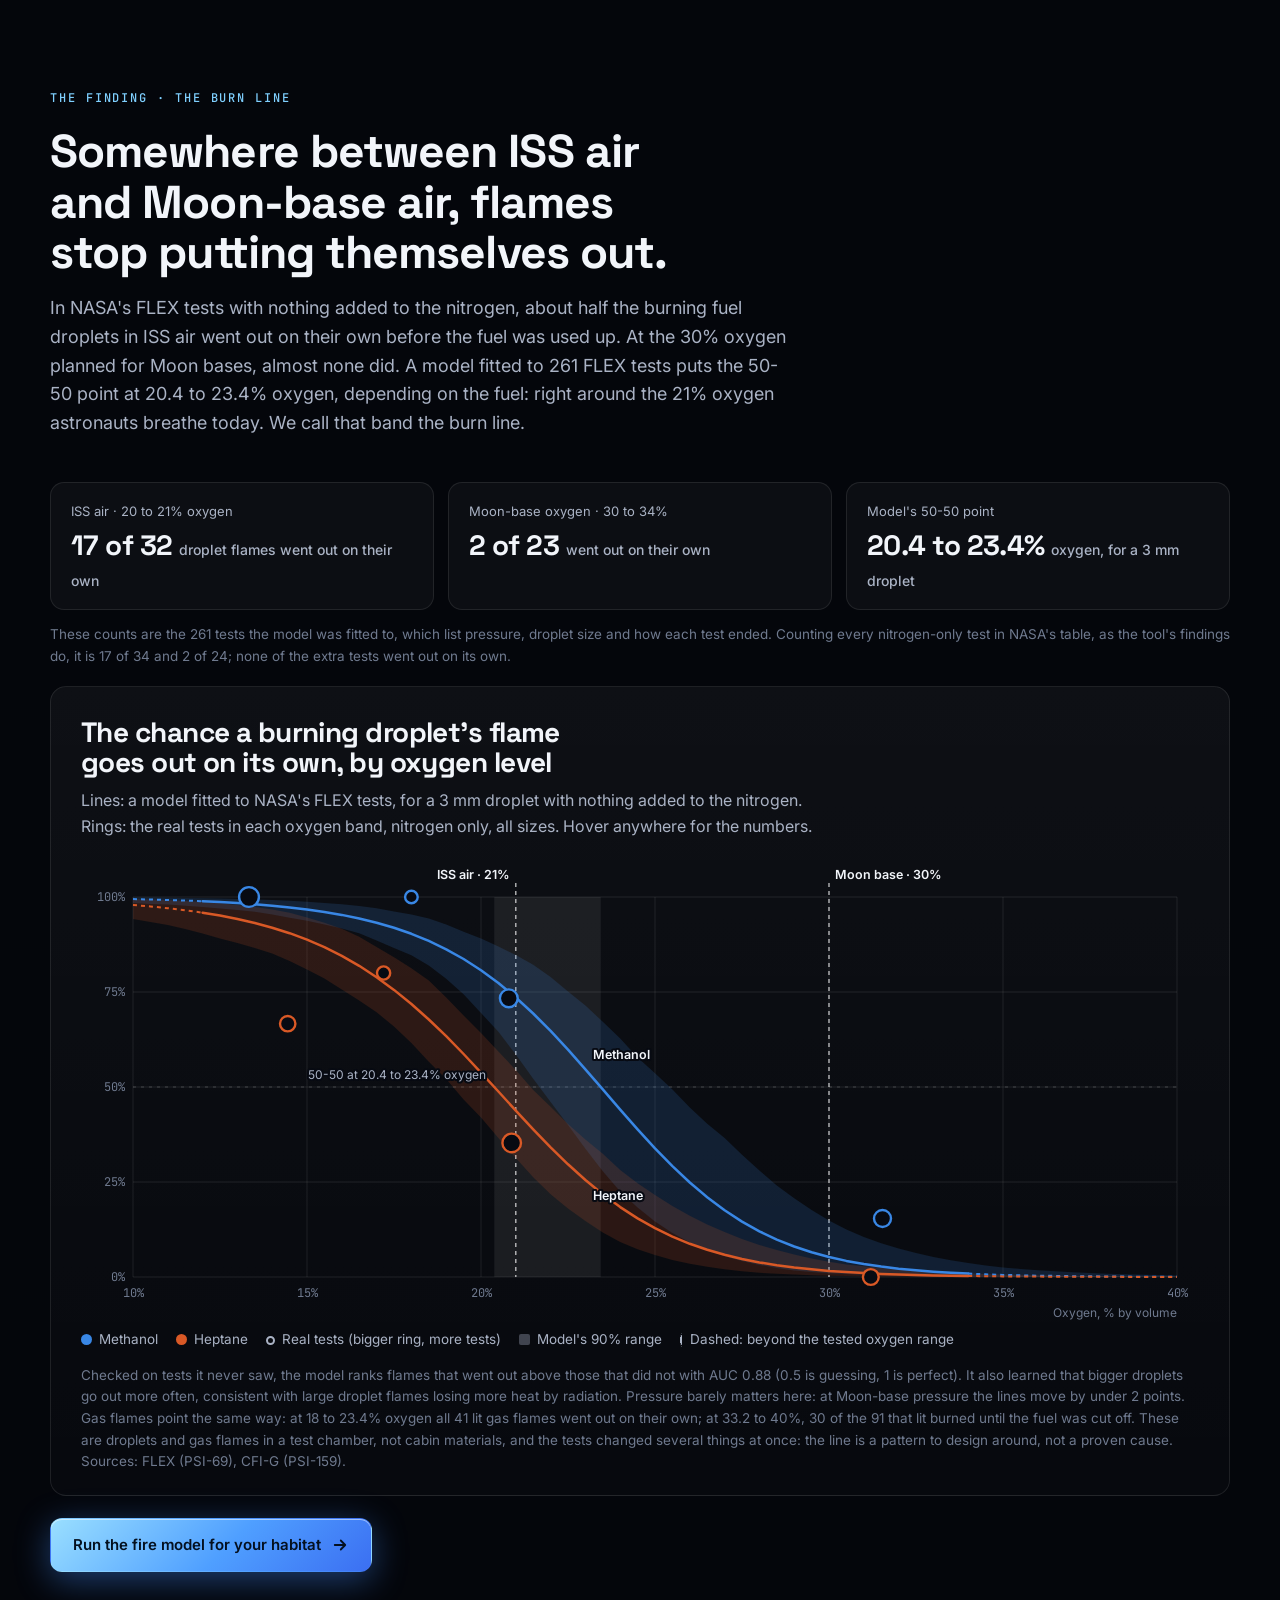
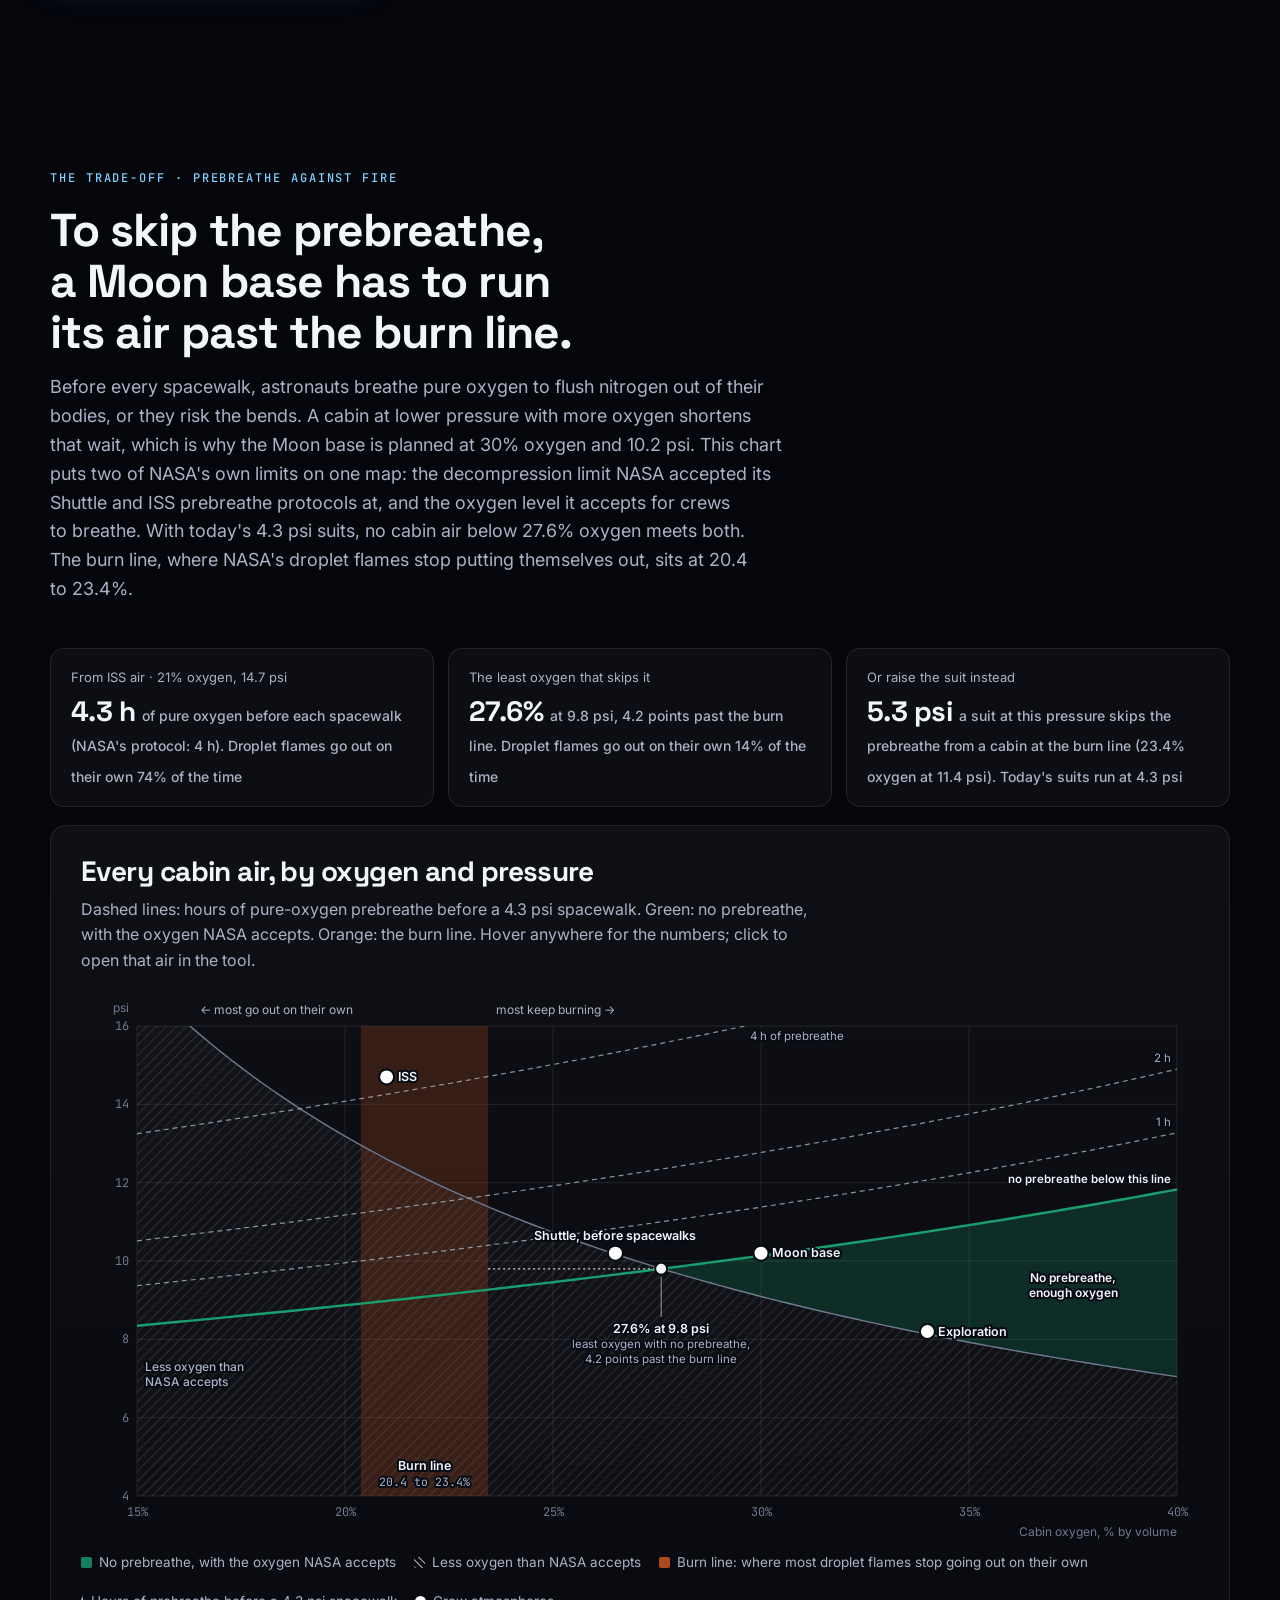
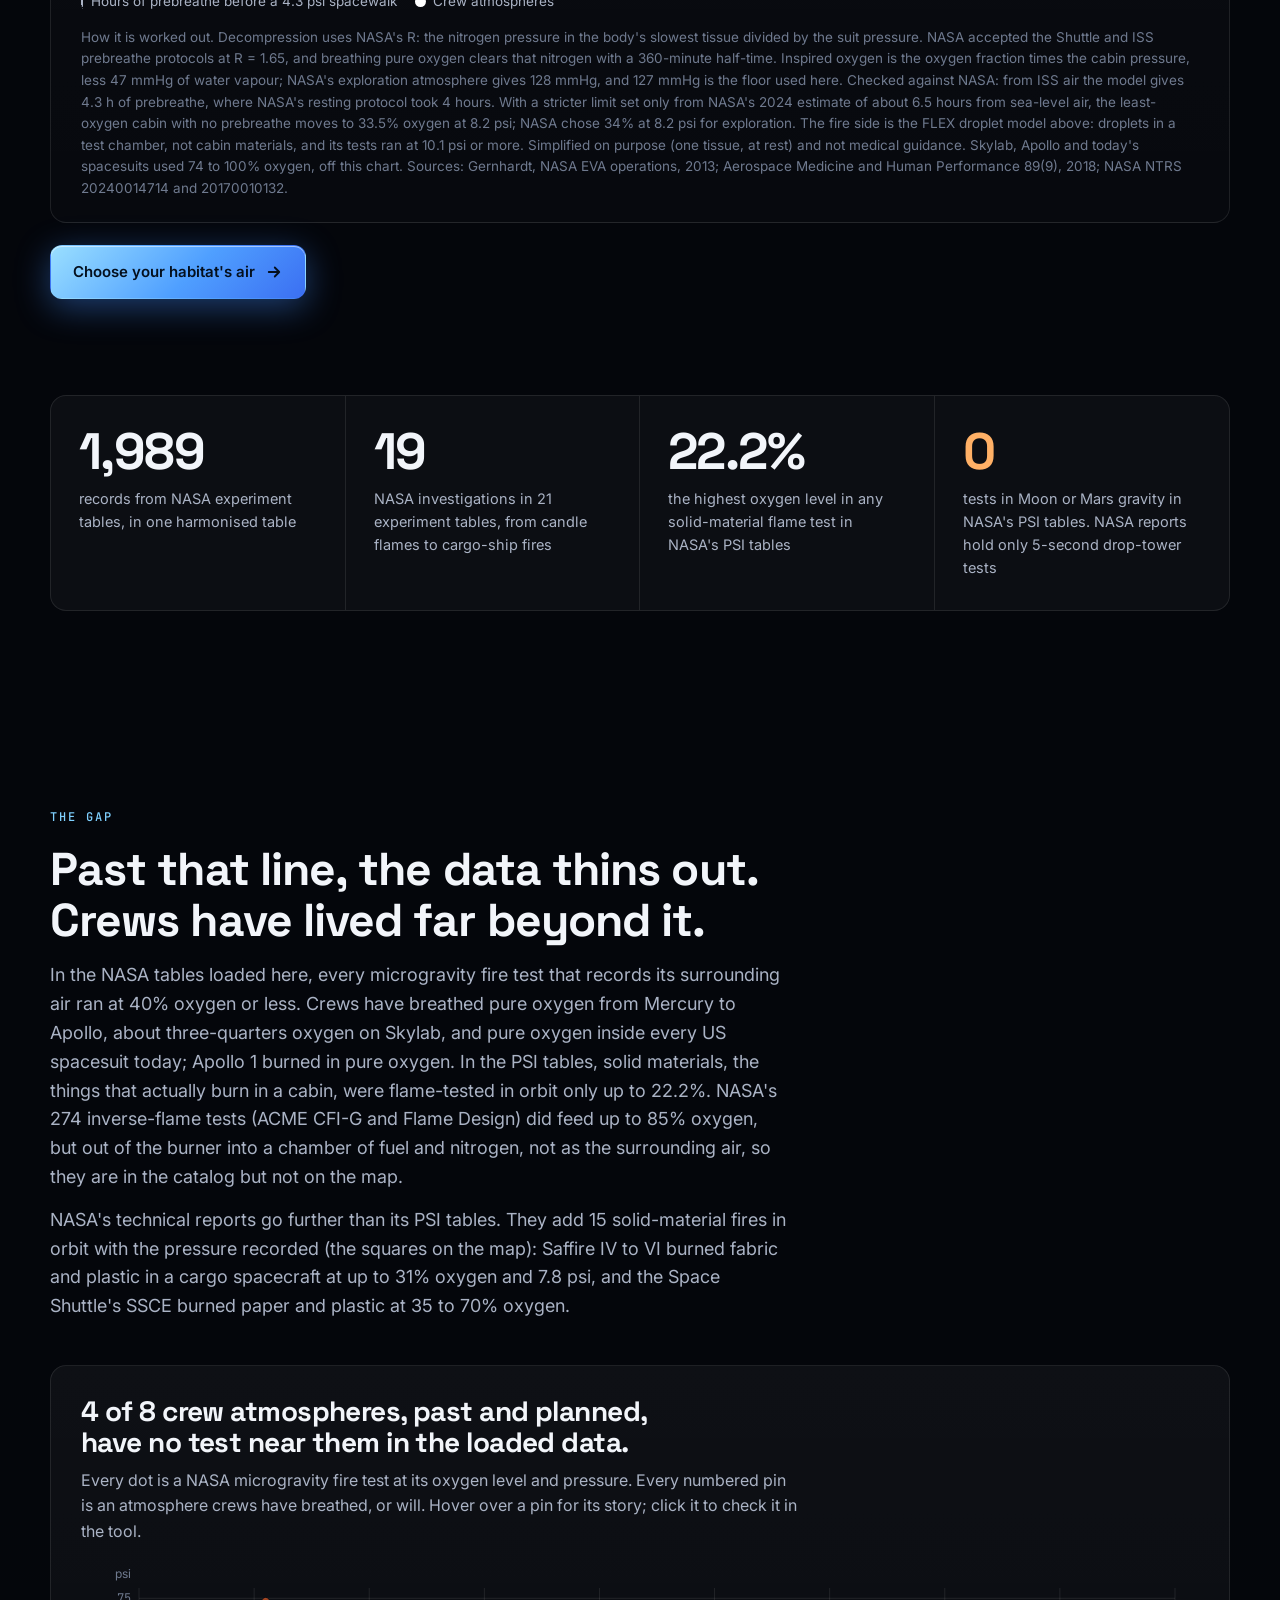
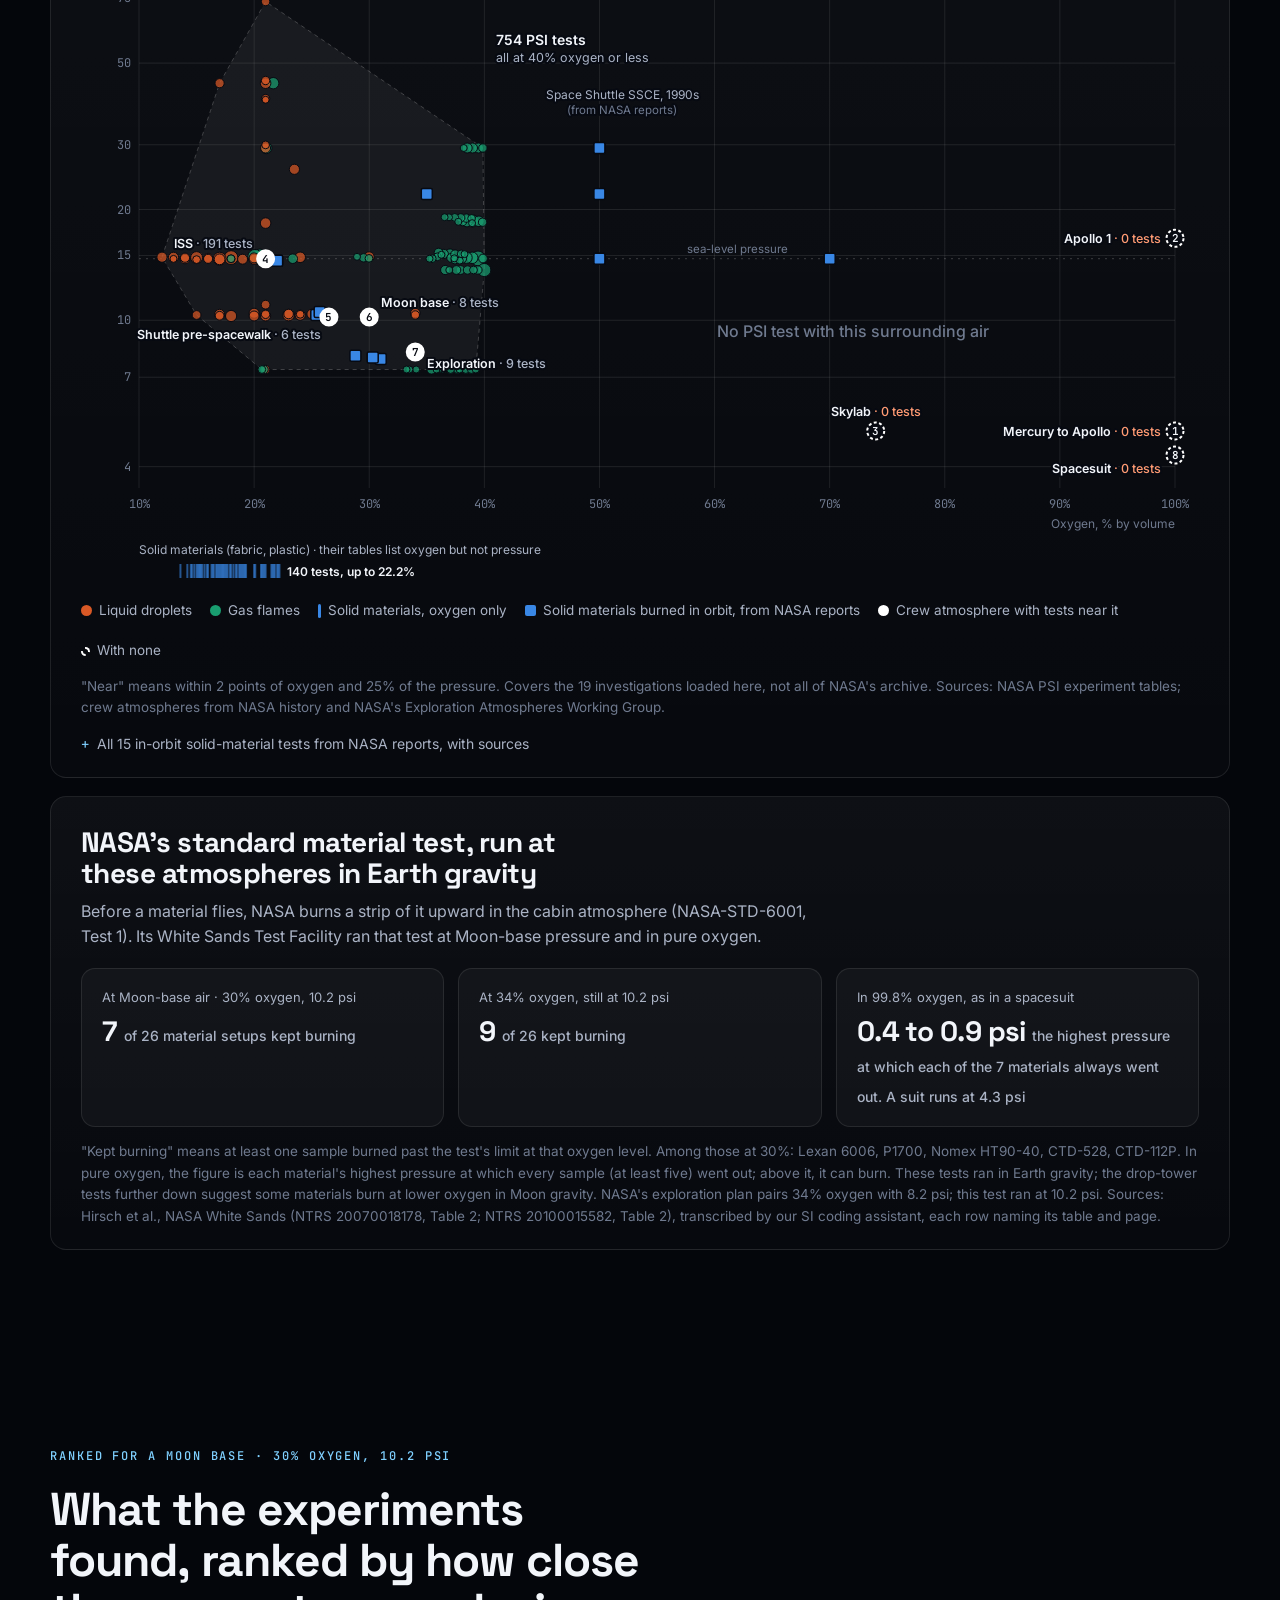
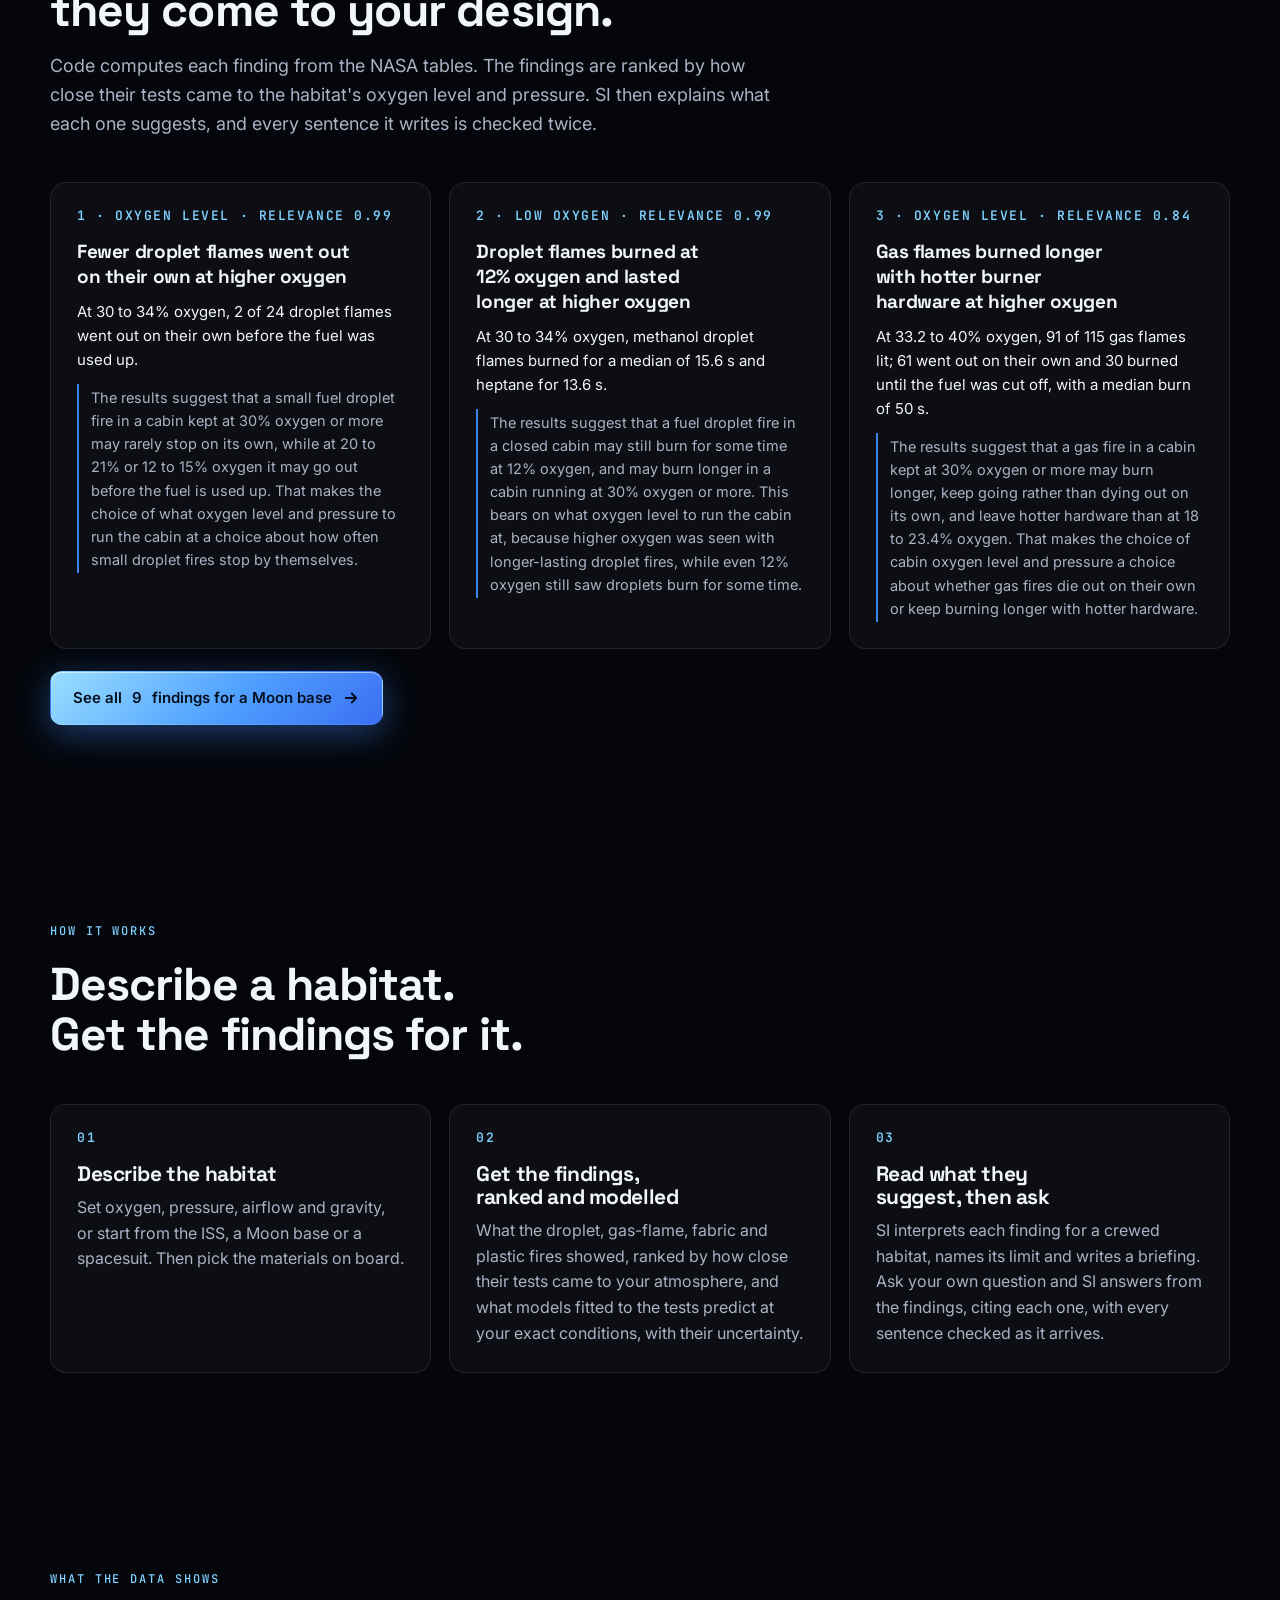
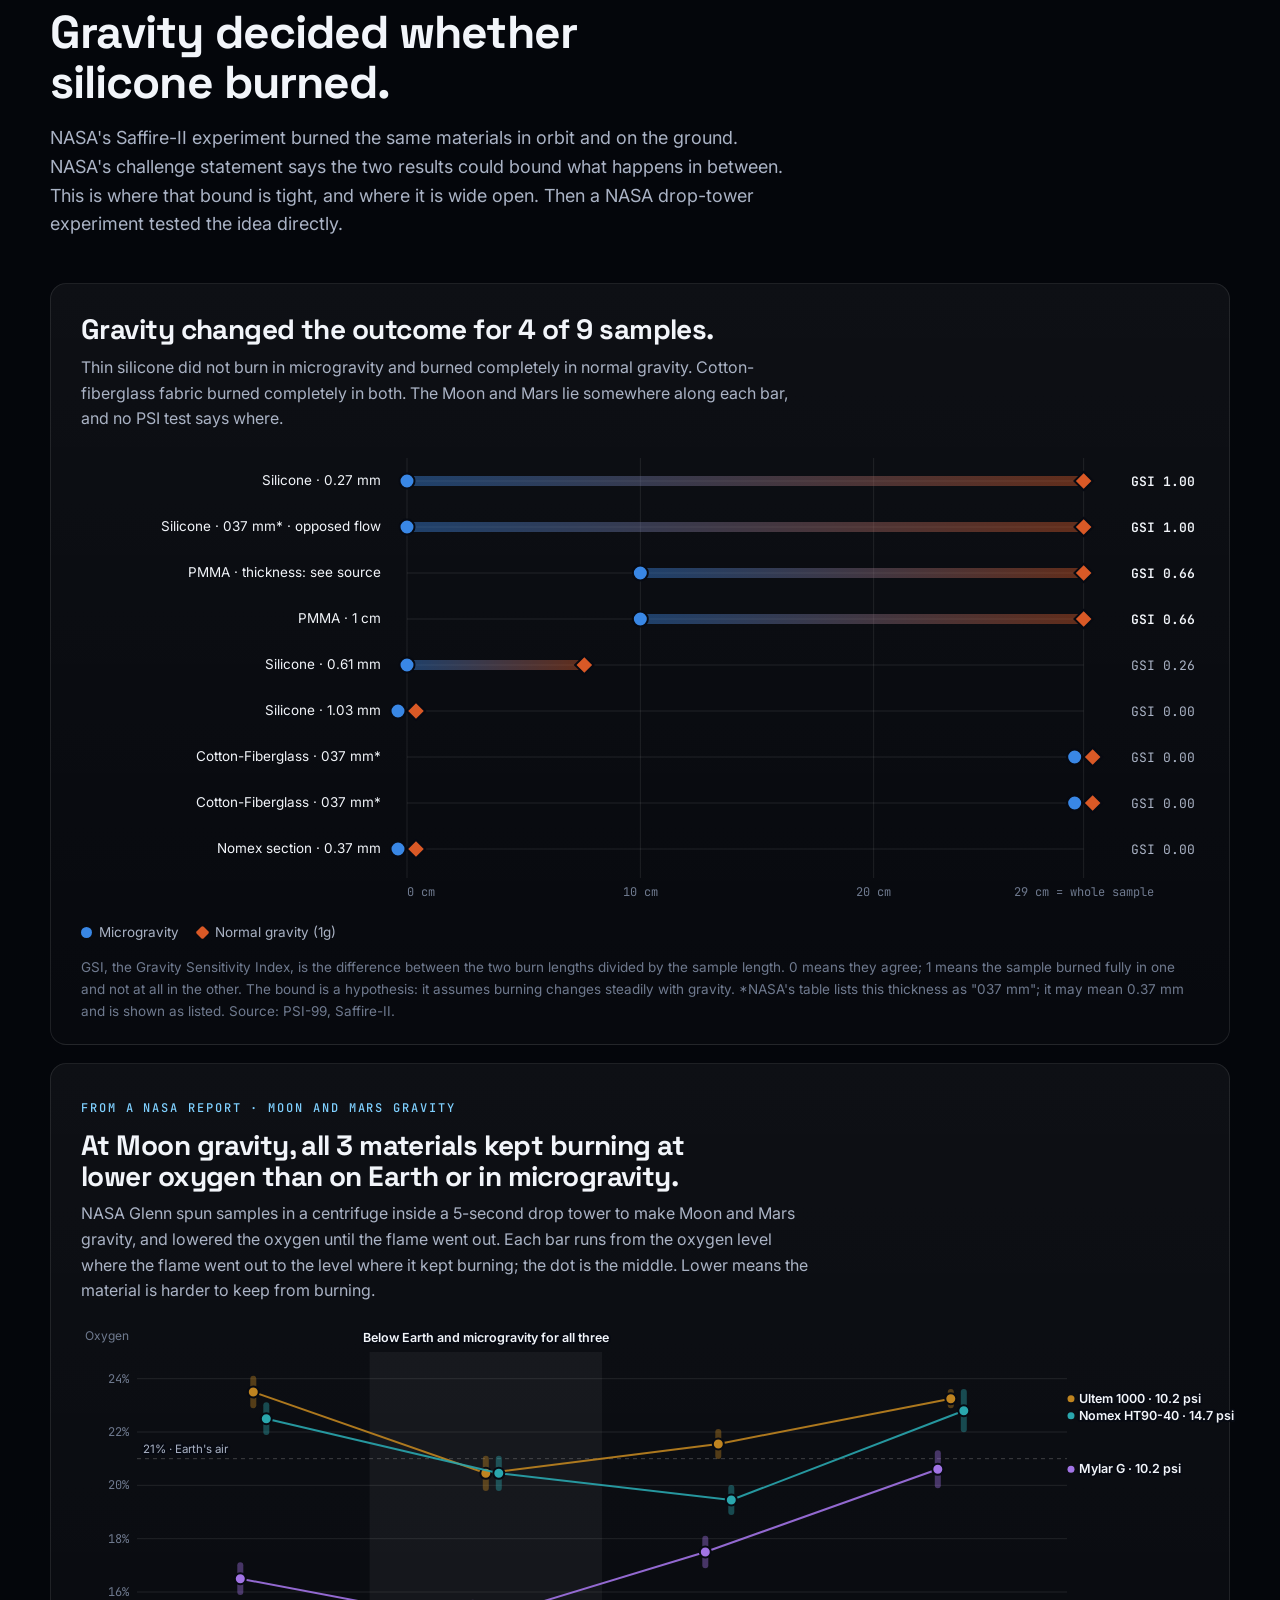
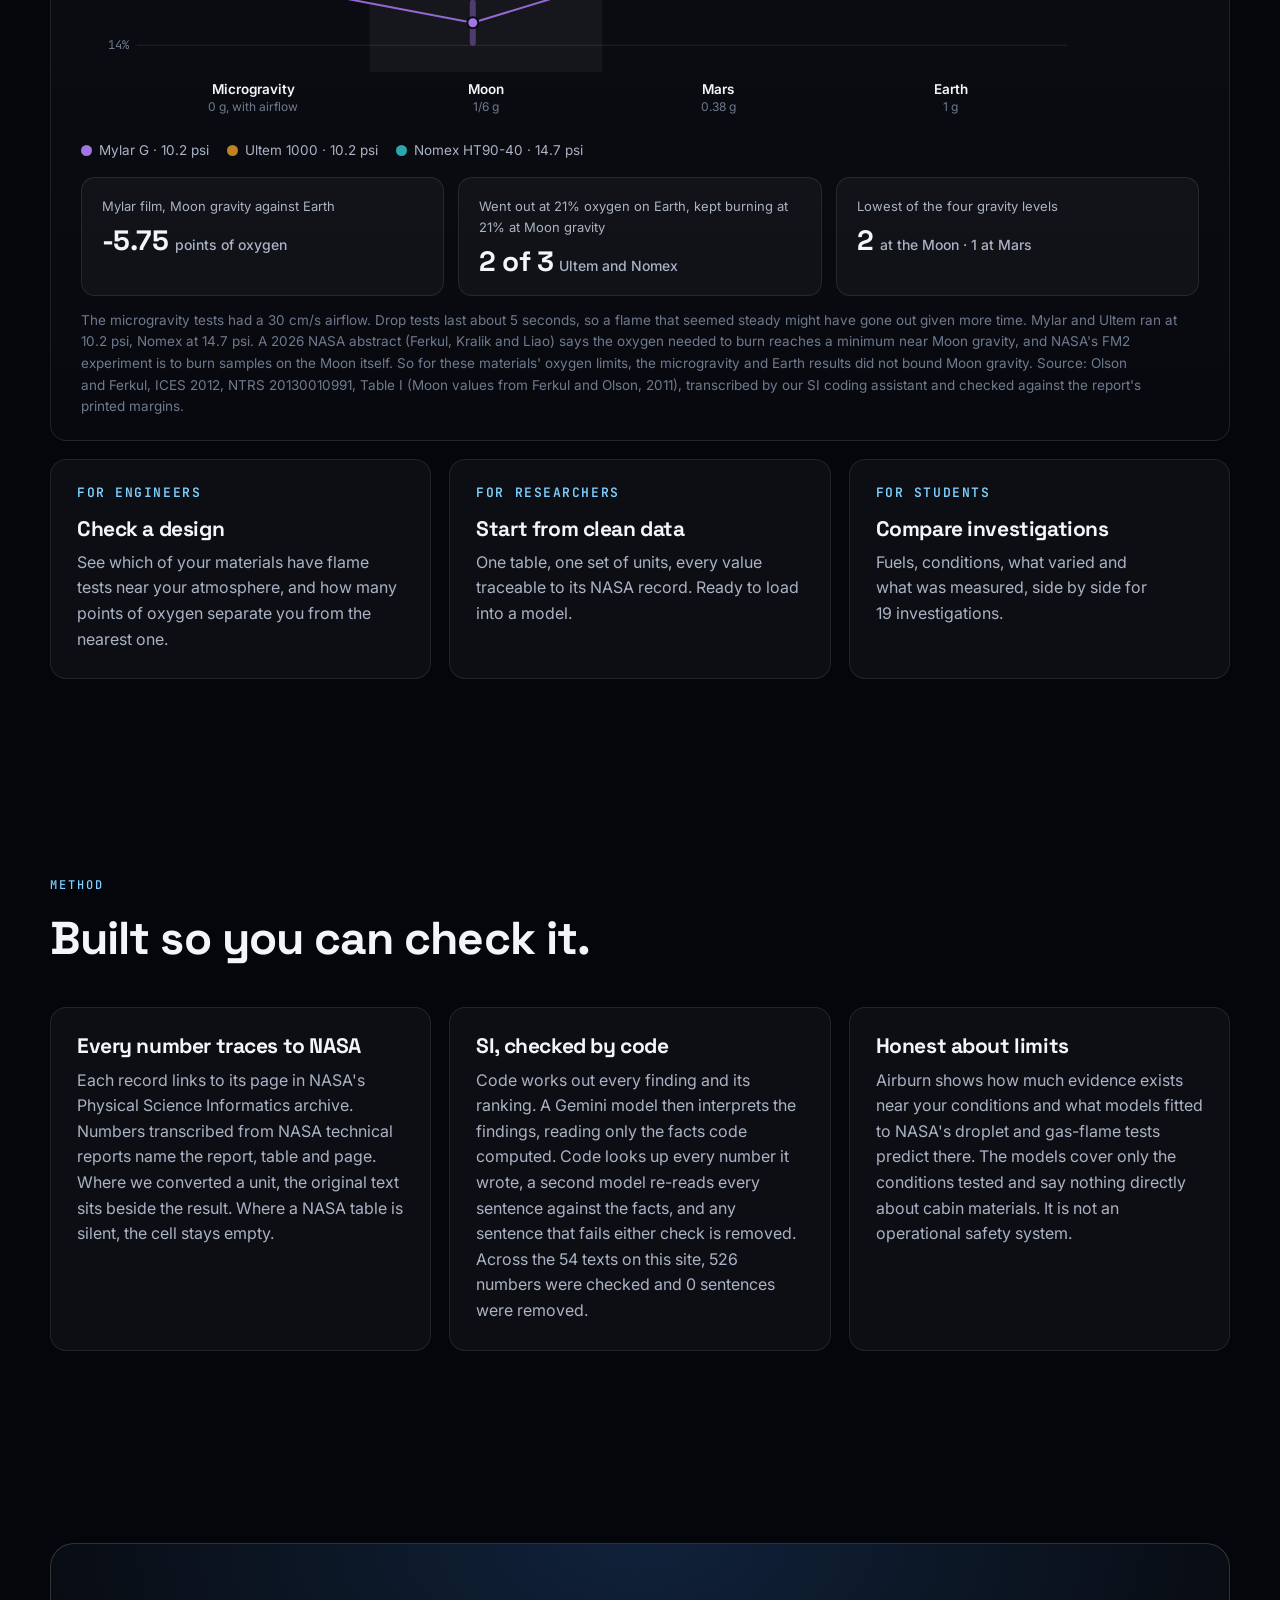
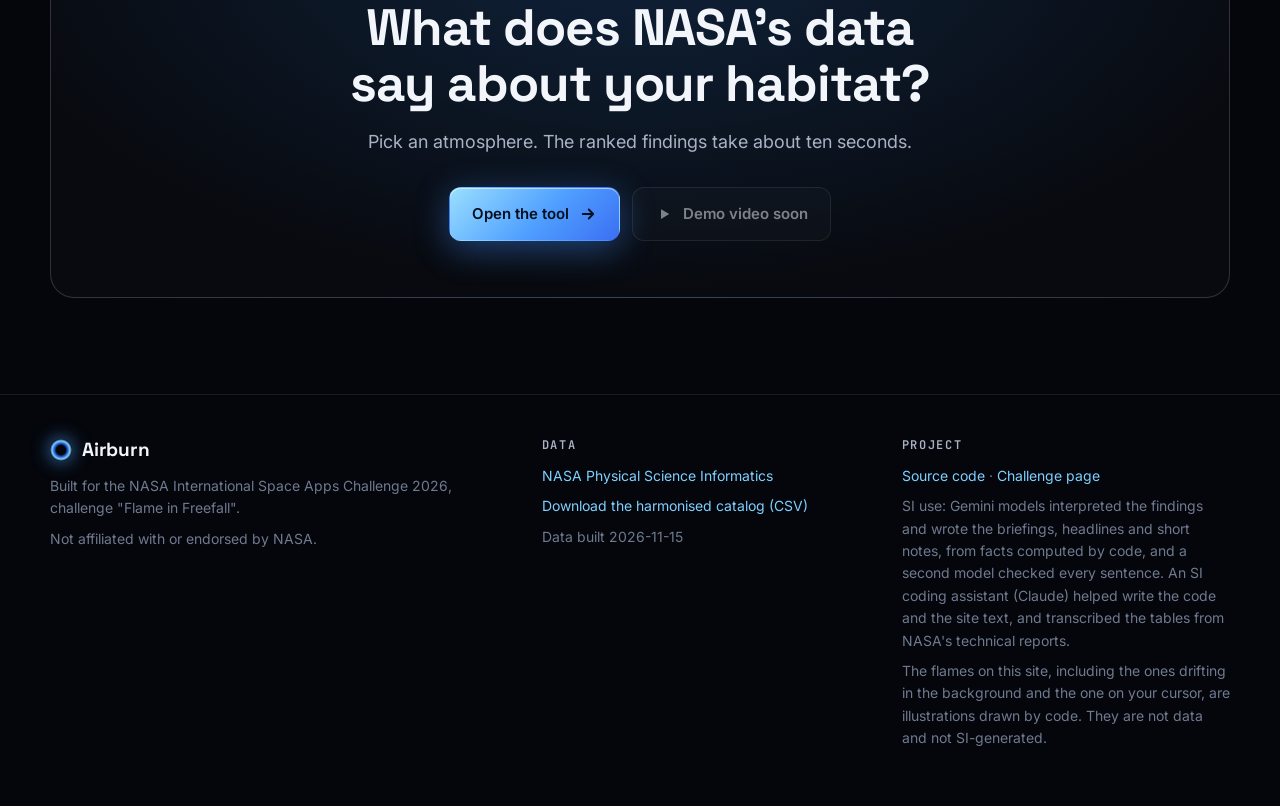
==== commit e7d646e0: "Give the live SI the burn line, the ISS-air comparison and the suit pressure that reaches the line A" ====
--- a/docs/index.html
+++ b/docs/index.html
@@ -12,7 +12,7 @@
 <link rel="preconnect" href="https://fonts.googleapis.com">
 <link rel="preconnect" href="https://fonts.gstatic.com" crossorigin>
 <link href="https://fonts.googleapis.com/css2?family=Inter:wght@400;500;600&family=JetBrains+Mono:wght@500;600&family=Space+Grotesk:wght@500;600;700&display=swap" rel="stylesheet">
-<link rel="stylesheet" href="assets/style.css?v=20261115m">
+<link rel="stylesheet" href="assets/style.css?v=20261115n">
 </head>
 <body>
 <div class="backdrop" aria-hidden="true"><canvas id="stars"></canvas></div>
@@ -277,13 +277,13 @@
   </div>
 </footer>
 
-<script src="assets/config.js?v=20261115m"></script>
-<script src="assets/data.js?v=20261115m"></script>
-<script src="assets/logic.js?v=20261115m"></script>
-<script src="assets/charts.js?v=20261115m"></script>
-<script src="assets/models.js?v=20261115m"></script>
-<script src="assets/flame.js?v=20261115m"></script>
-<script src="assets/replay.js?v=20261115m"></script>
+<script src="assets/config.js?v=20261115n"></script>
+<script src="assets/data.js?v=20261115n"></script>
+<script src="assets/logic.js?v=20261115n"></script>
+<script src="assets/charts.js?v=20261115n"></script>
+<script src="assets/models.js?v=20261115n"></script>
+<script src="assets/flame.js?v=20261115n"></script>
+<script src="assets/replay.js?v=20261115n"></script>
 <script>
 (function () {
   const FF = window.FF, L = window.FF_LINKS;
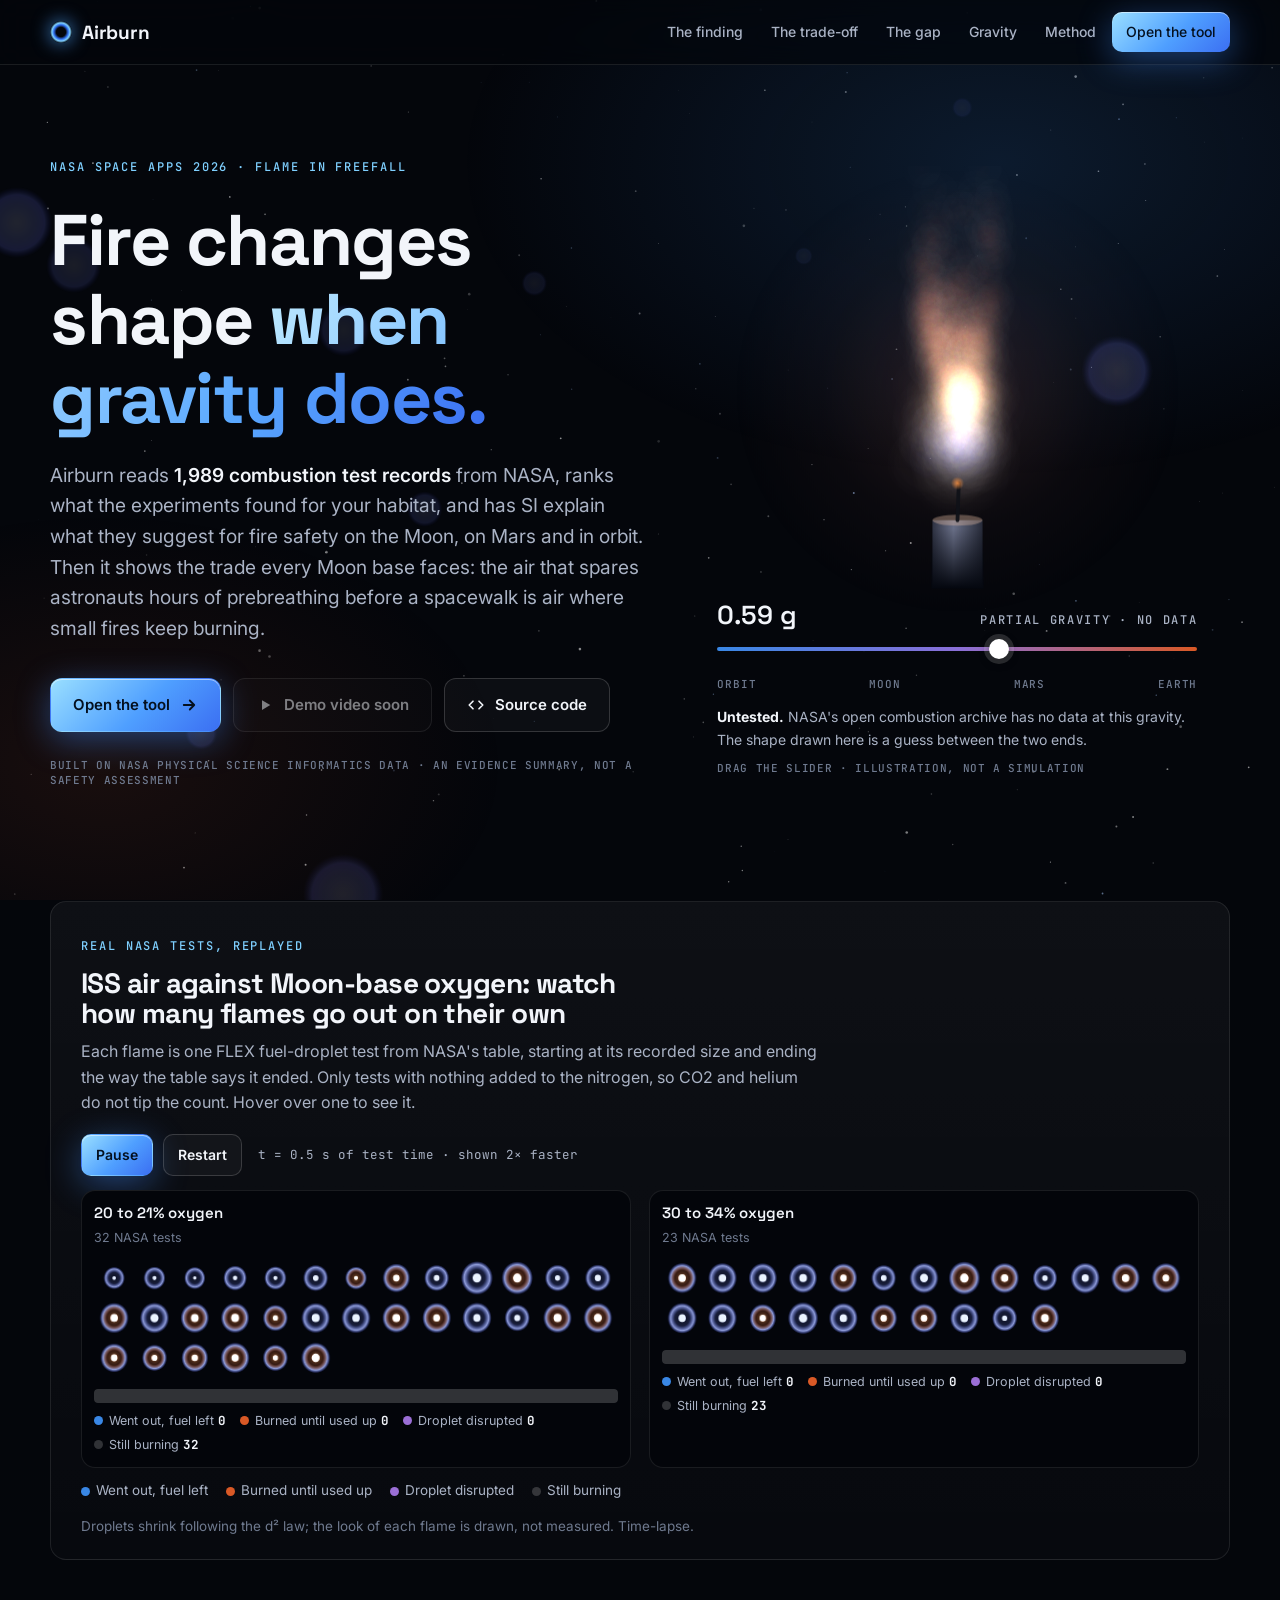
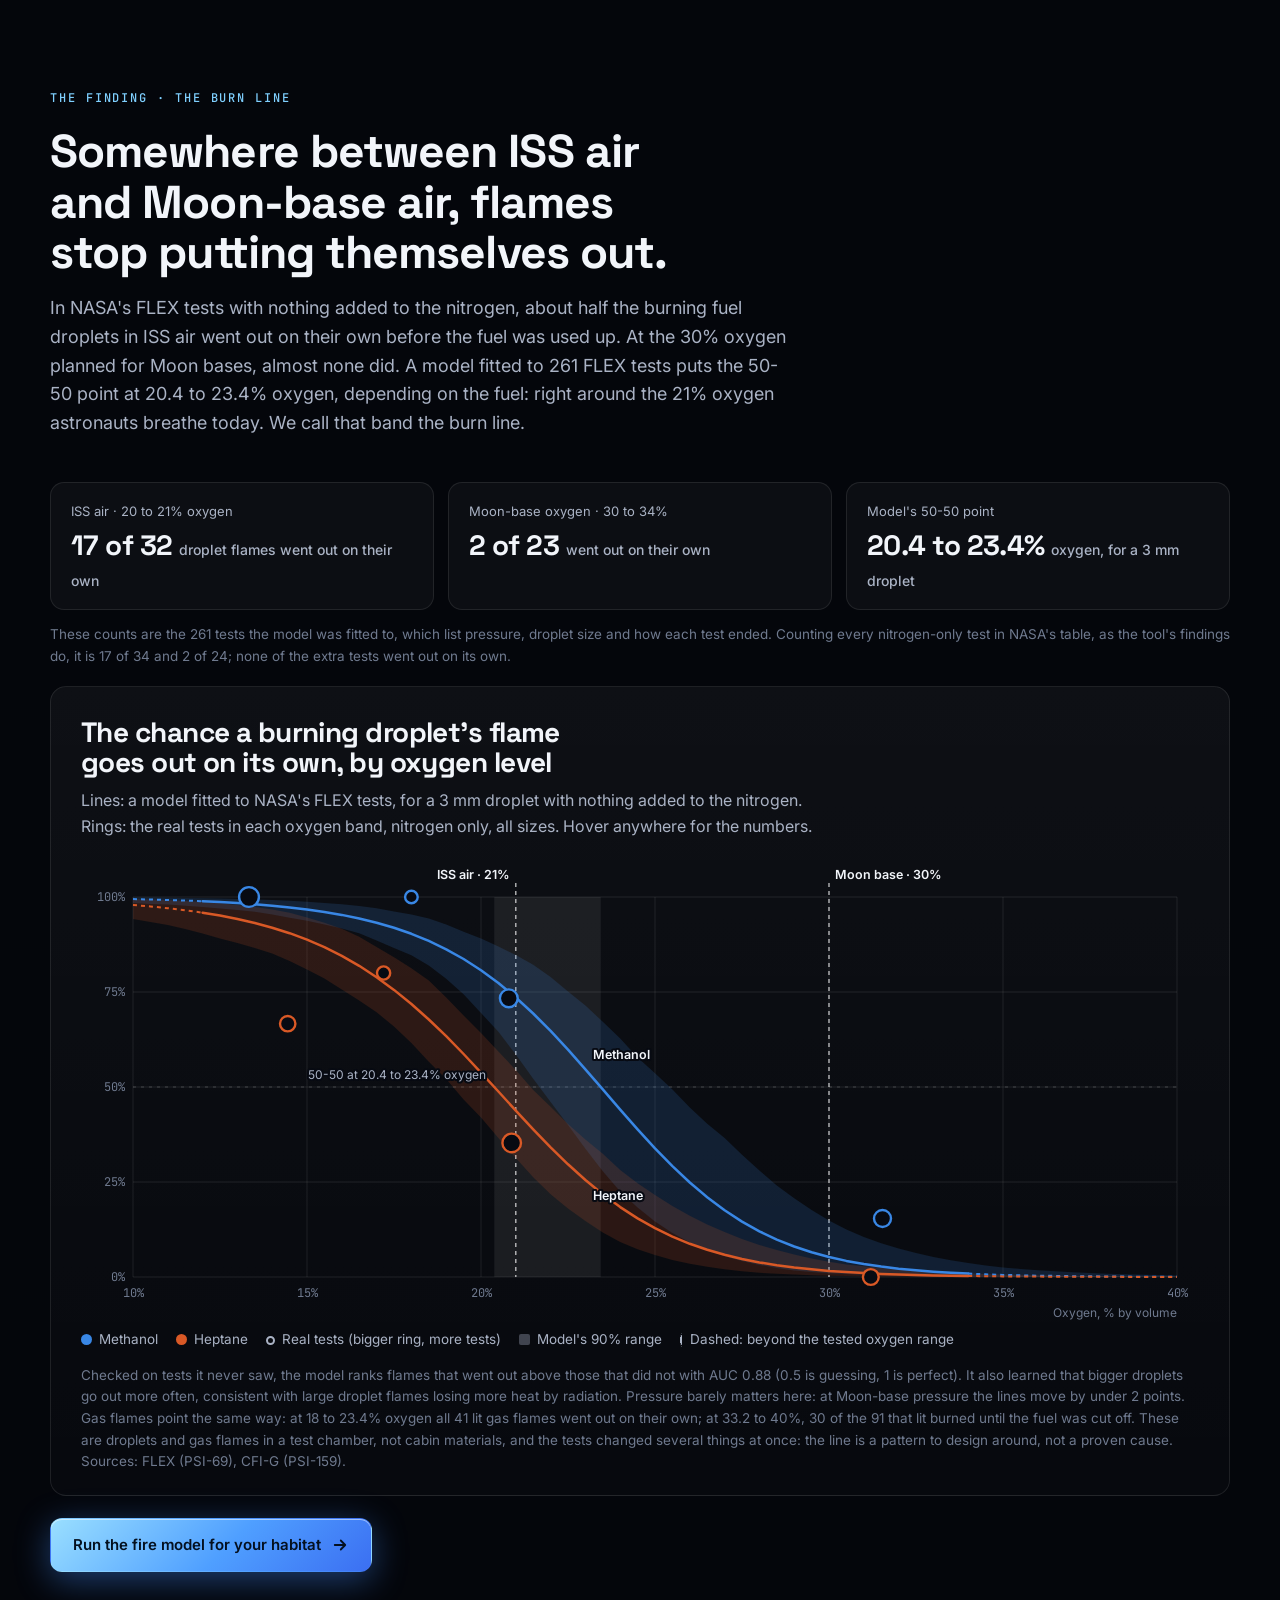
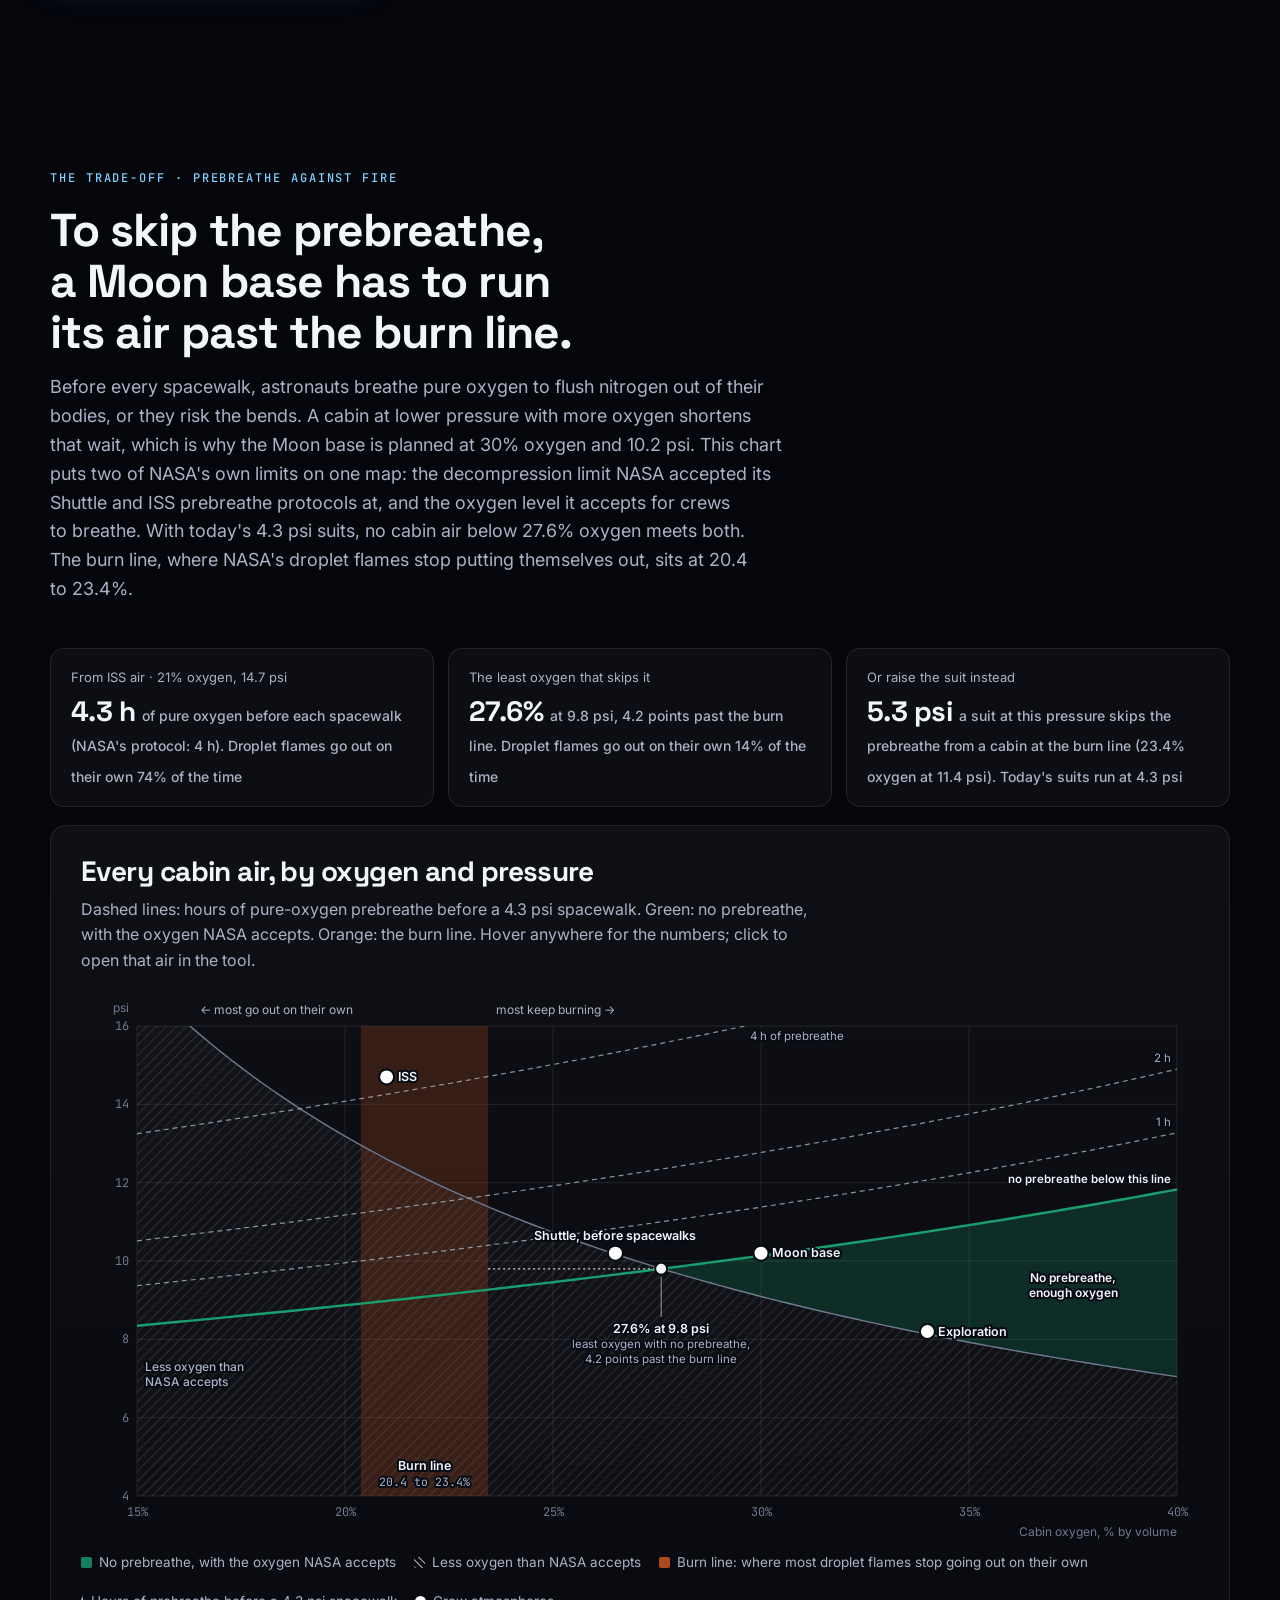
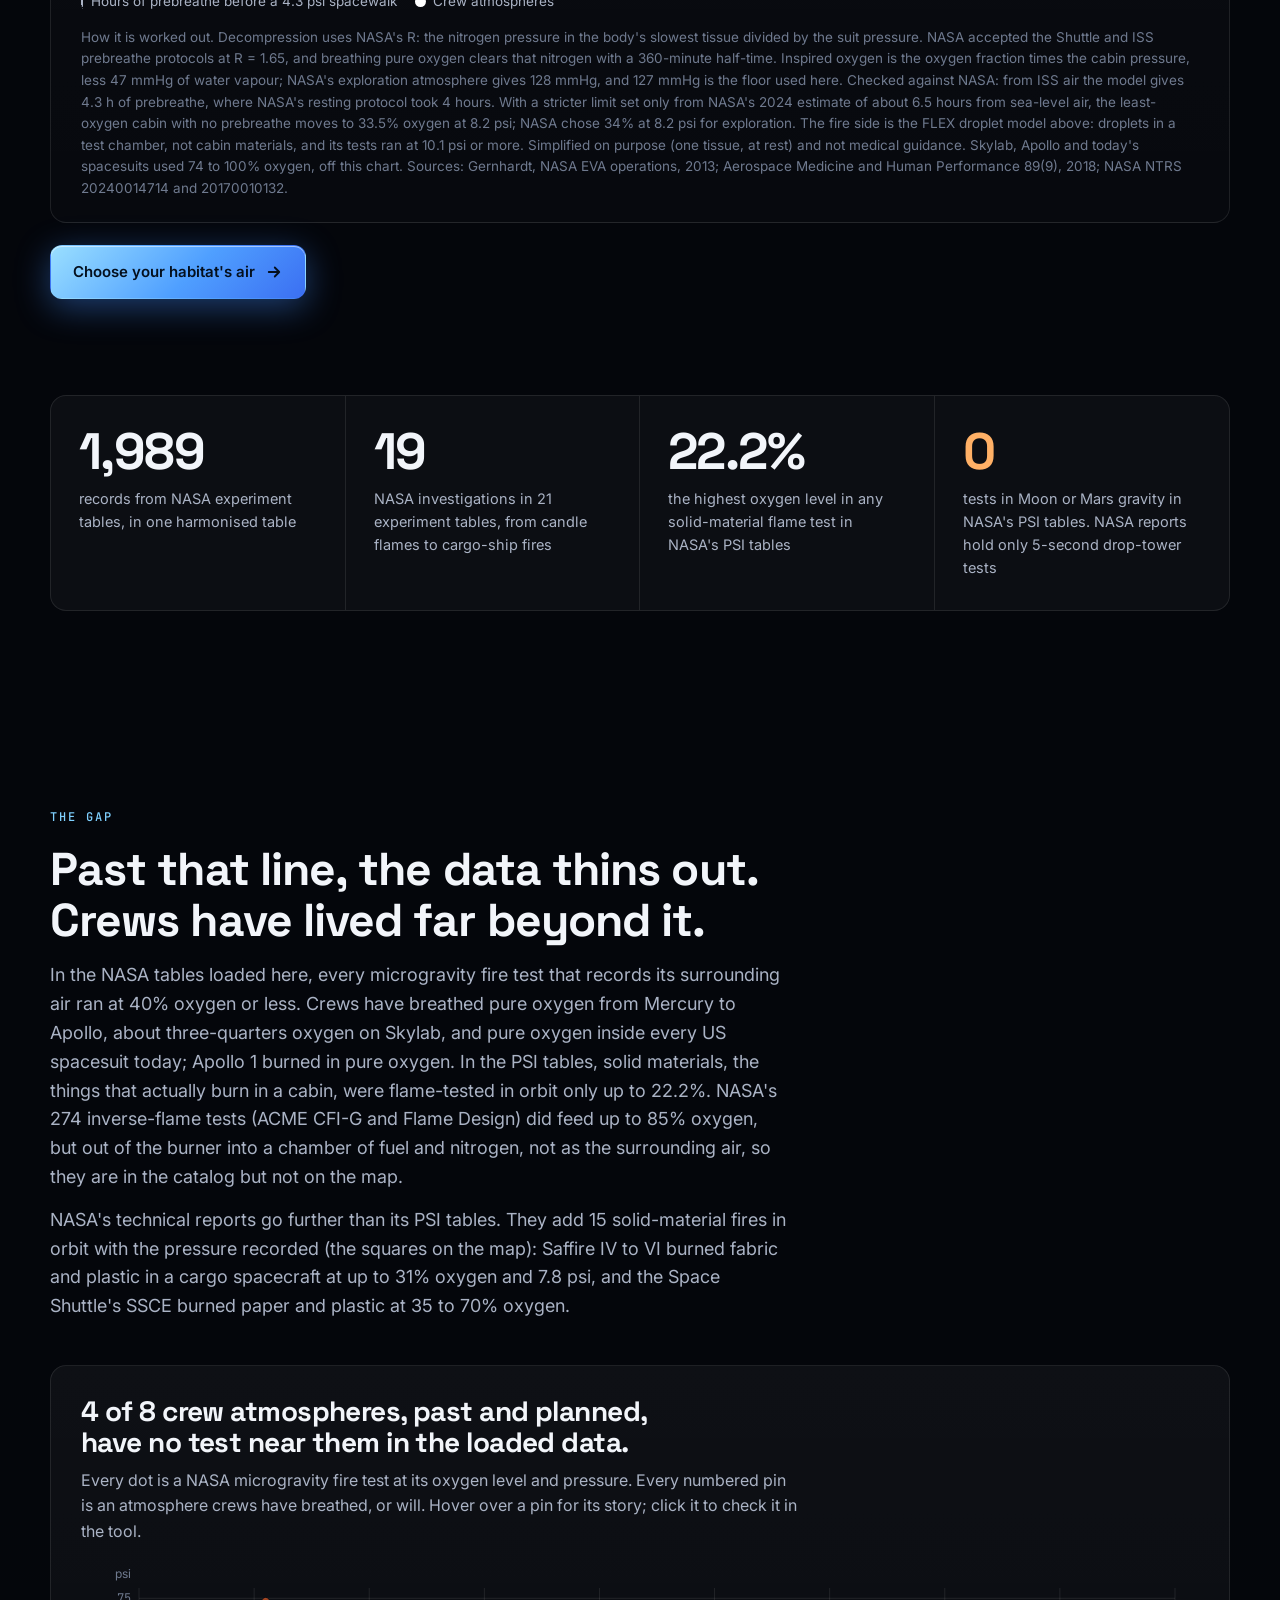
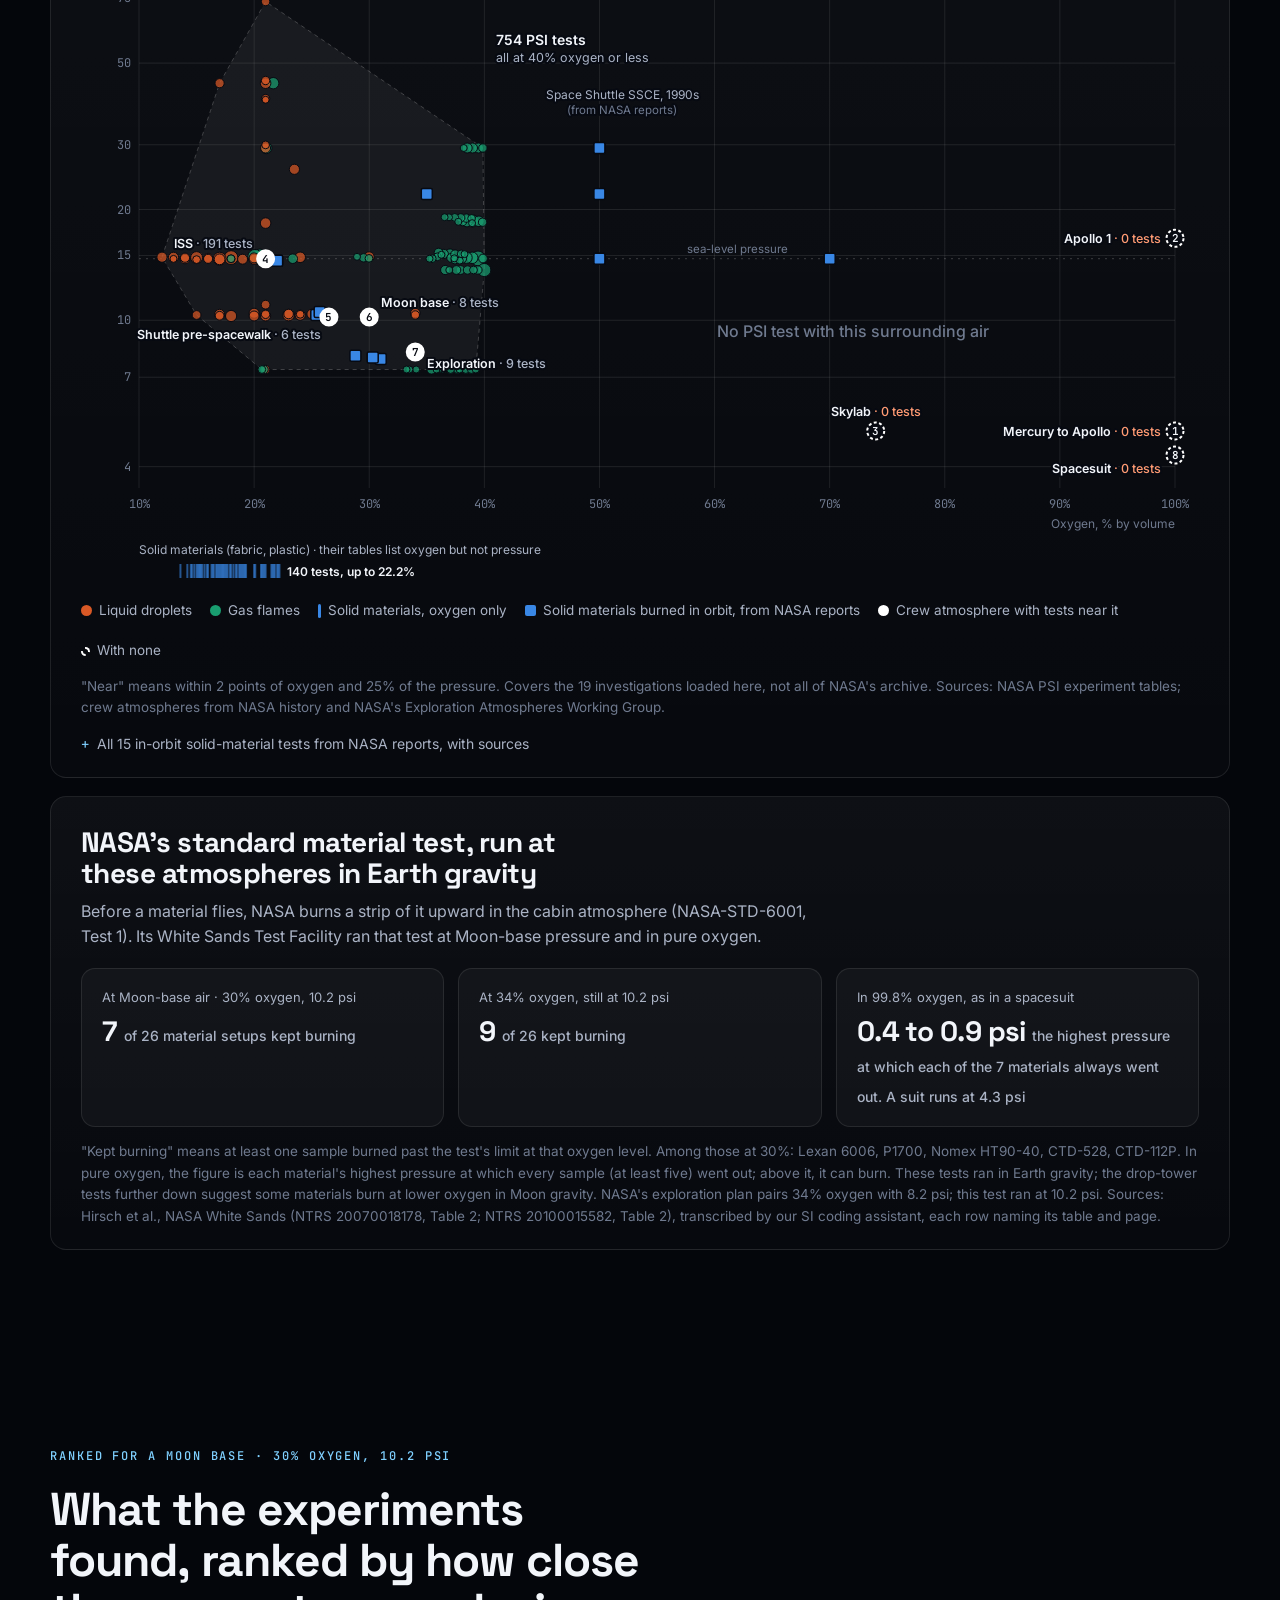
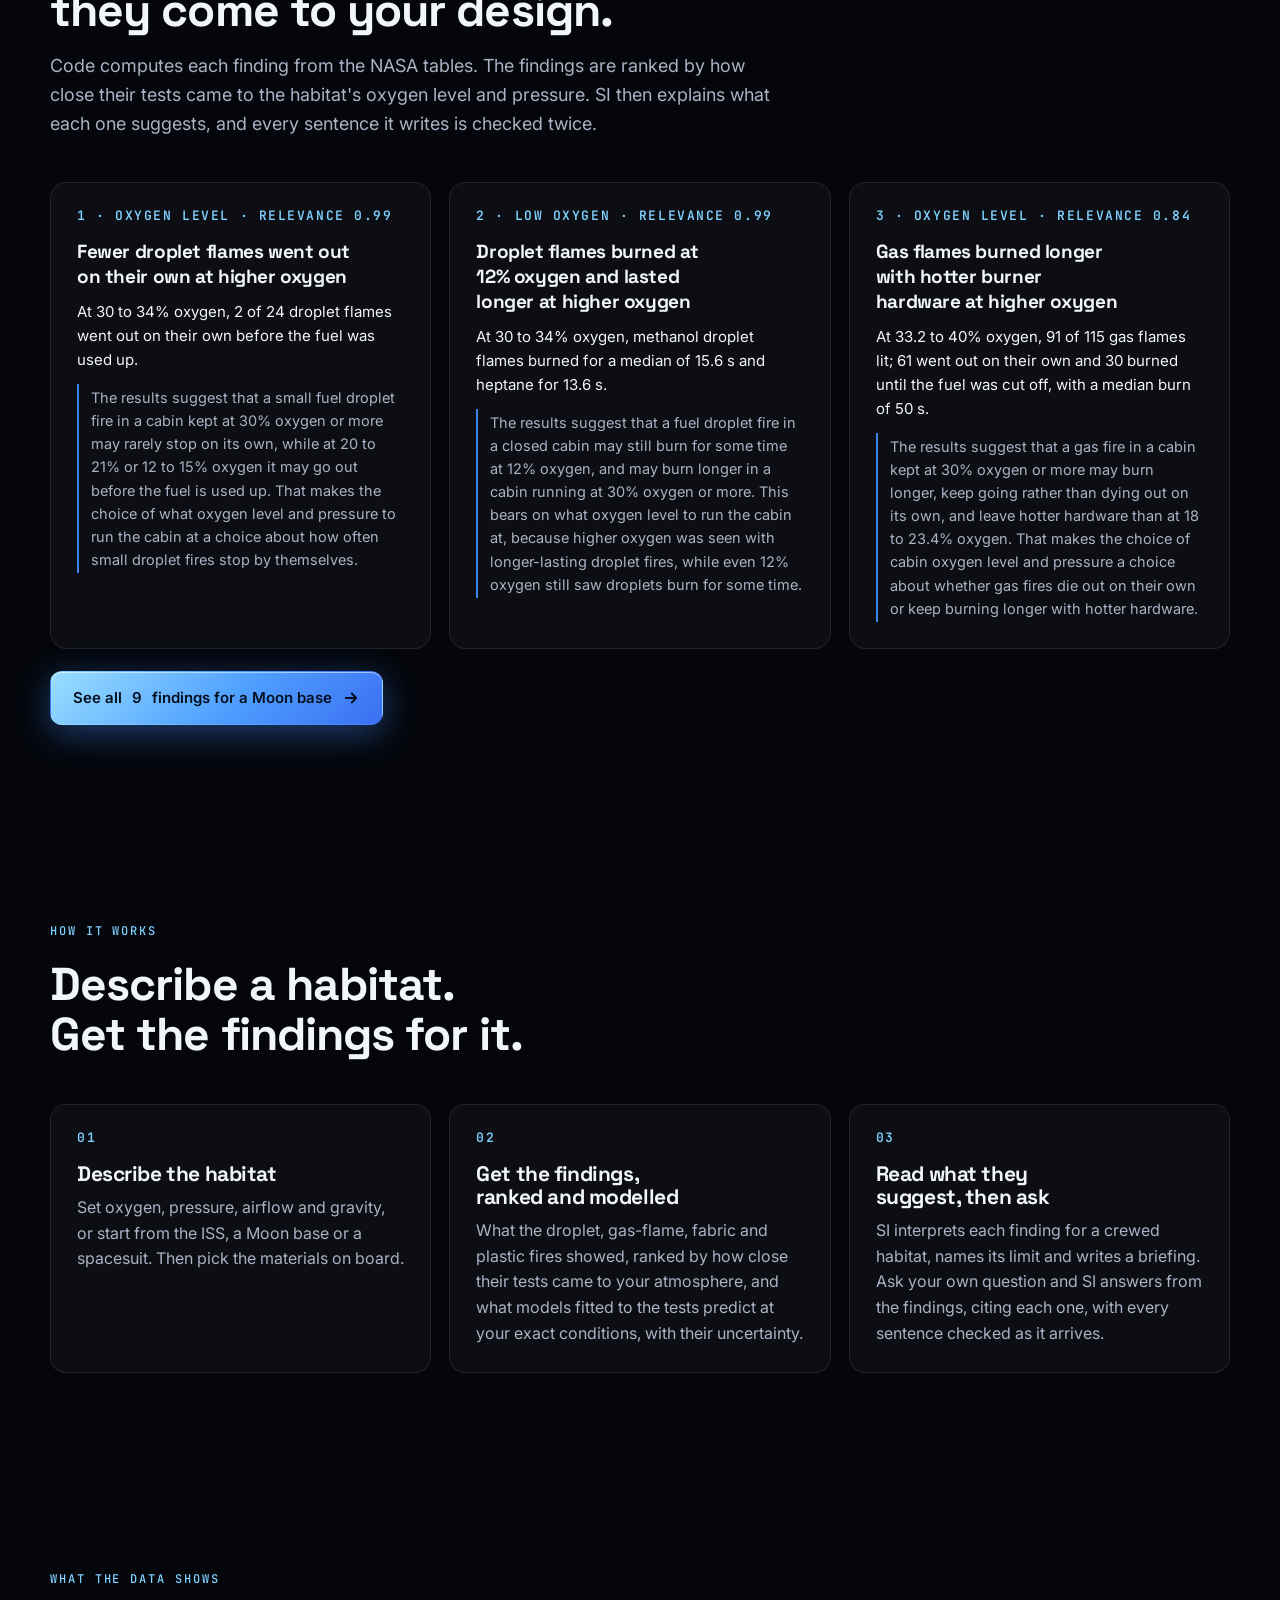
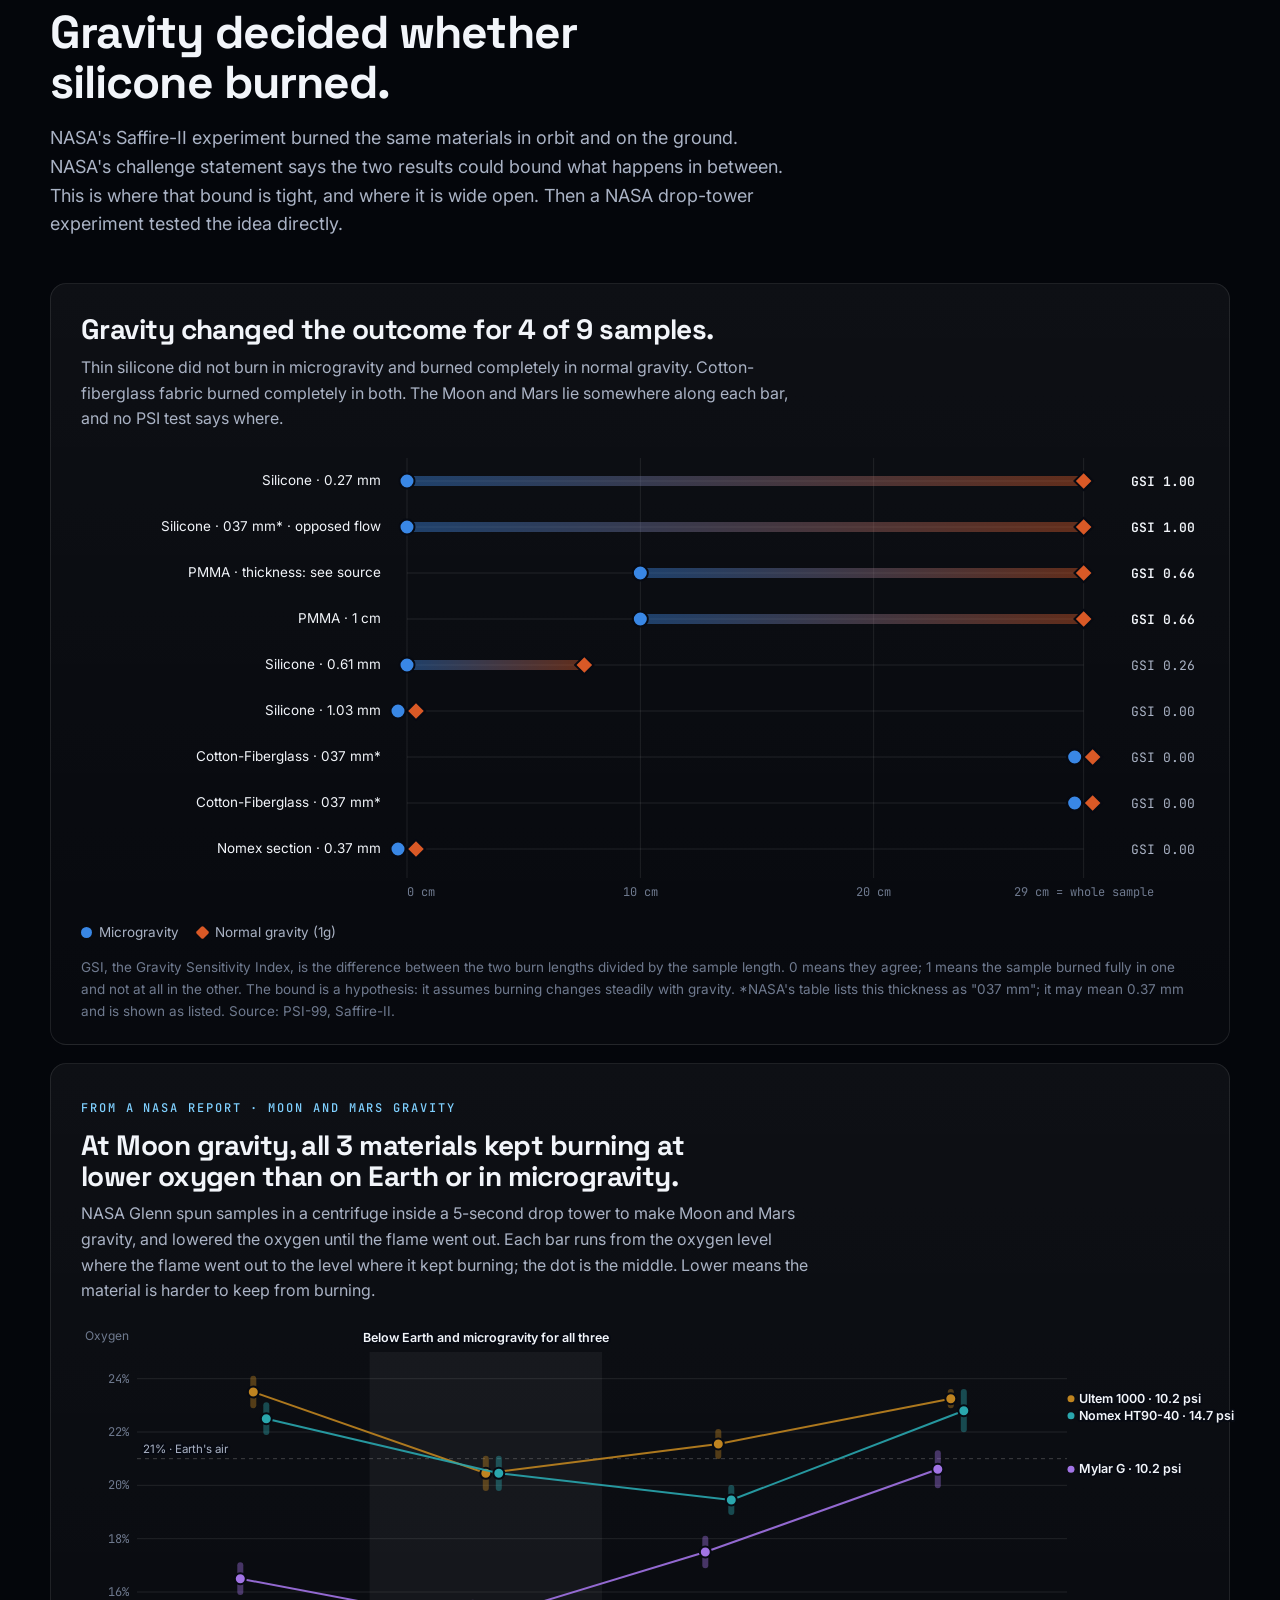
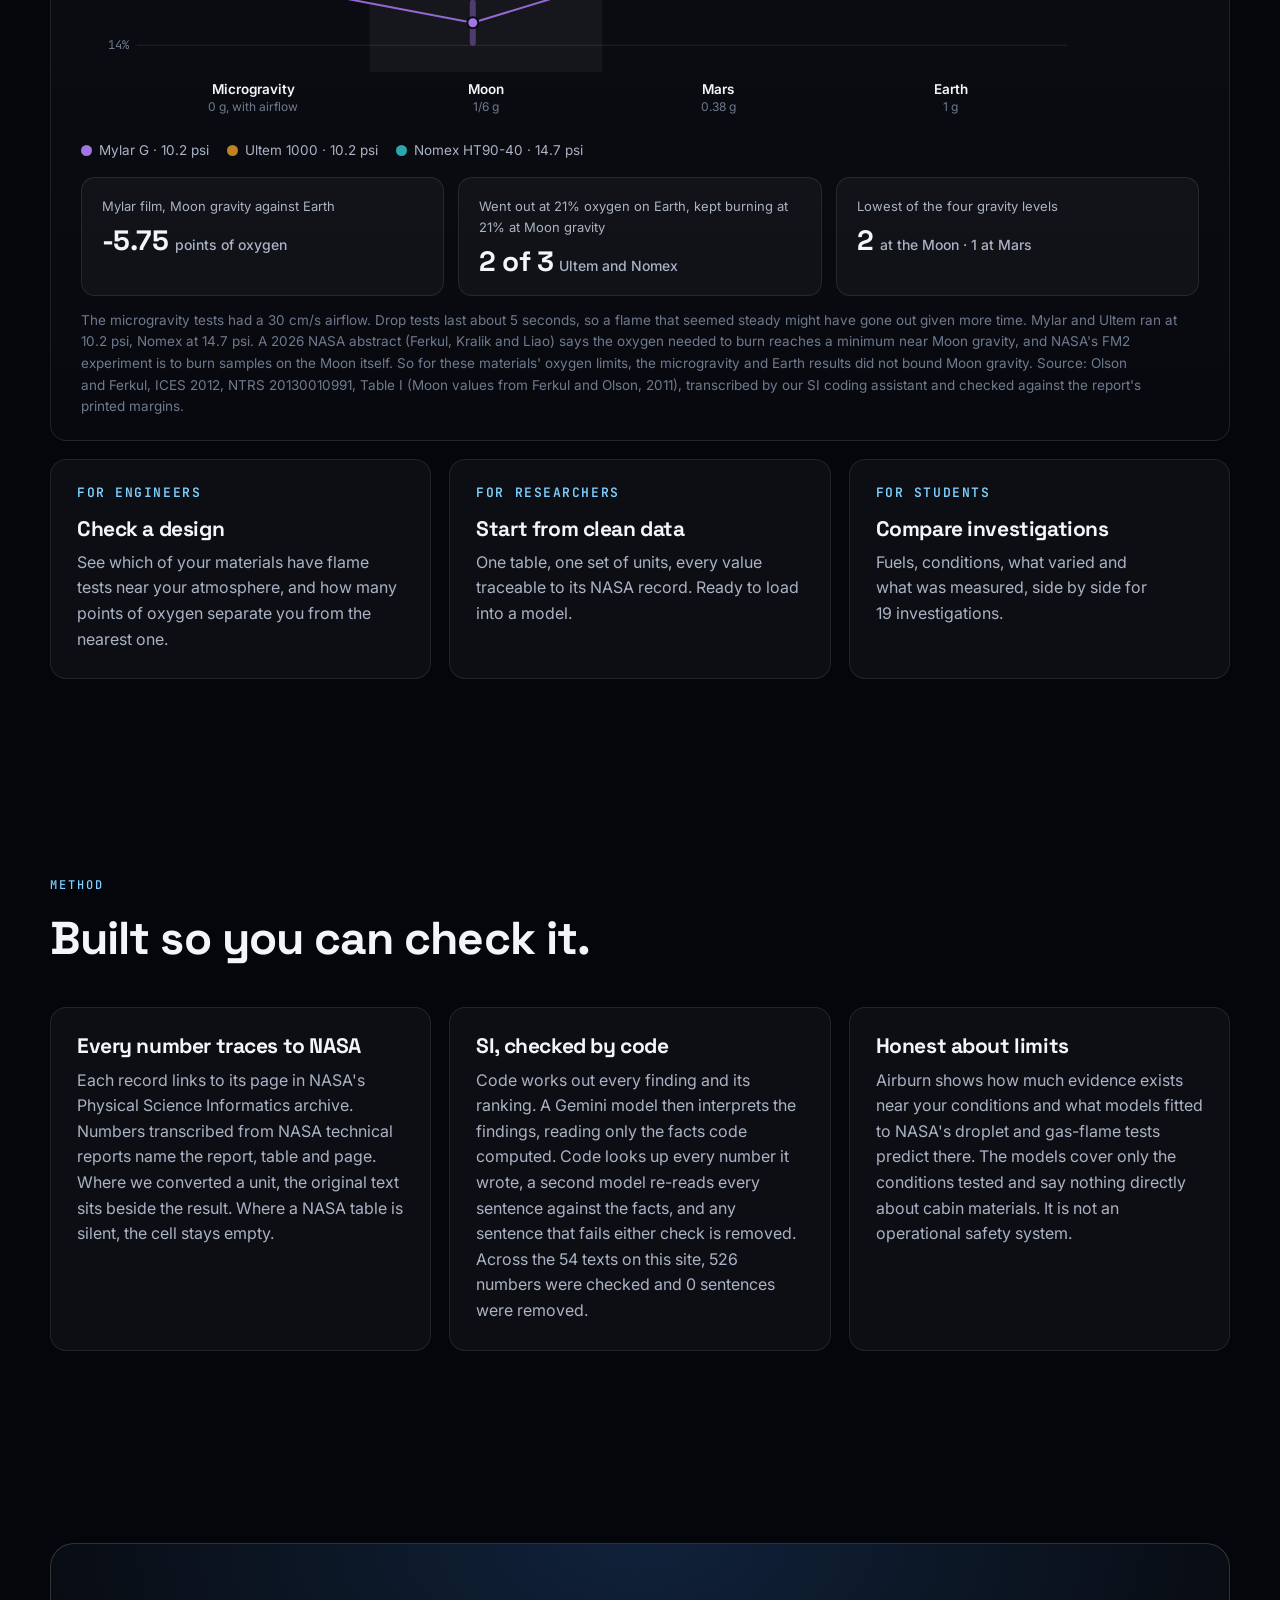
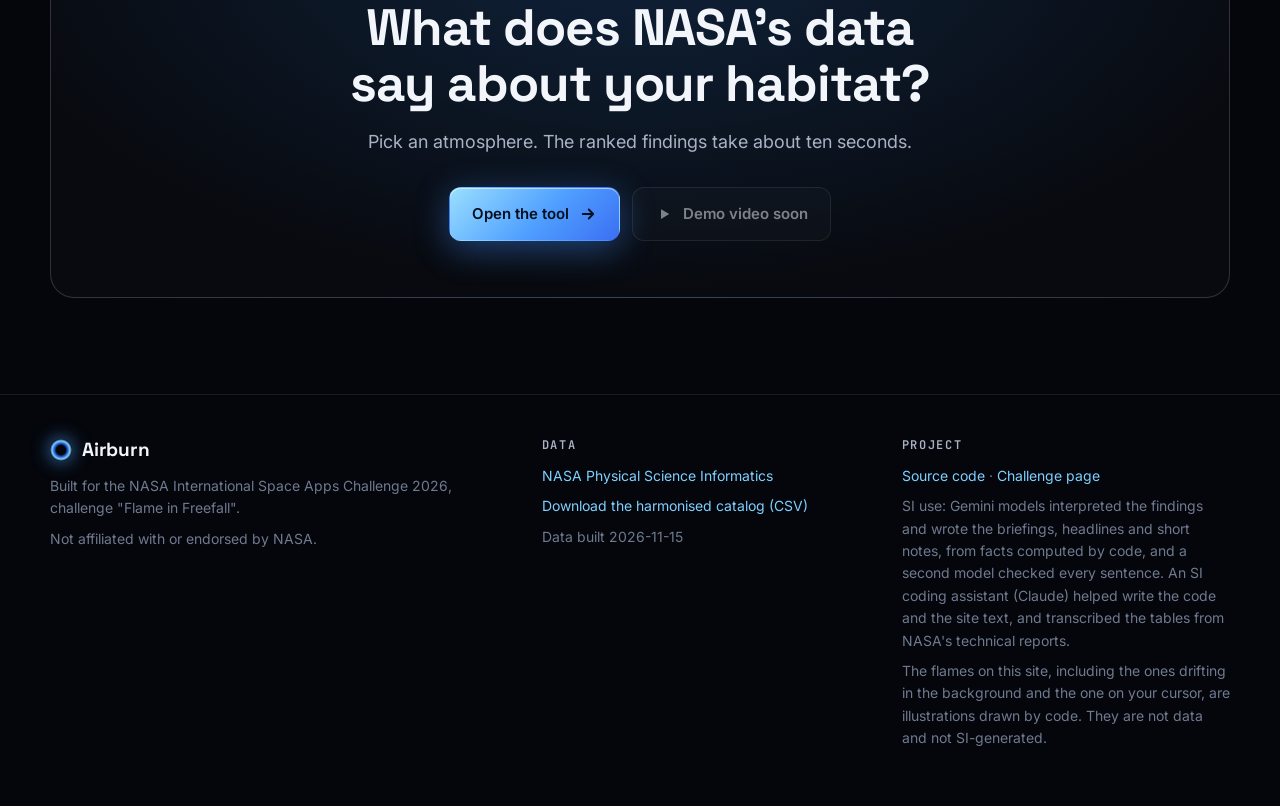
==== commit 81764f4a: "Tell the live SI its gaps are gaps in NASA's PSI tables Answers said "no test in the data ran in Moo" ====
--- a/docs/index.html
+++ b/docs/index.html
@@ -12,7 +12,7 @@
 <link rel="preconnect" href="https://fonts.googleapis.com">
 <link rel="preconnect" href="https://fonts.gstatic.com" crossorigin>
 <link href="https://fonts.googleapis.com/css2?family=Inter:wght@400;500;600&family=JetBrains+Mono:wght@500;600&family=Space+Grotesk:wght@500;600;700&display=swap" rel="stylesheet">
-<link rel="stylesheet" href="assets/style.css?v=20261115n">
+<link rel="stylesheet" href="assets/style.css?v=20261115o">
 </head>
 <body>
 <div class="backdrop" aria-hidden="true"><canvas id="stars"></canvas></div>
@@ -277,13 +277,13 @@
   </div>
 </footer>
 
-<script src="assets/config.js?v=20261115n"></script>
-<script src="assets/data.js?v=20261115n"></script>
-<script src="assets/logic.js?v=20261115n"></script>
-<script src="assets/charts.js?v=20261115n"></script>
-<script src="assets/models.js?v=20261115n"></script>
-<script src="assets/flame.js?v=20261115n"></script>
-<script src="assets/replay.js?v=20261115n"></script>
+<script src="assets/config.js?v=20261115o"></script>
+<script src="assets/data.js?v=20261115o"></script>
+<script src="assets/logic.js?v=20261115o"></script>
+<script src="assets/charts.js?v=20261115o"></script>
+<script src="assets/models.js?v=20261115o"></script>
+<script src="assets/flame.js?v=20261115o"></script>
+<script src="assets/replay.js?v=20261115o"></script>
 <script>
 (function () {
   const FF = window.FF, L = window.FF_LINKS;
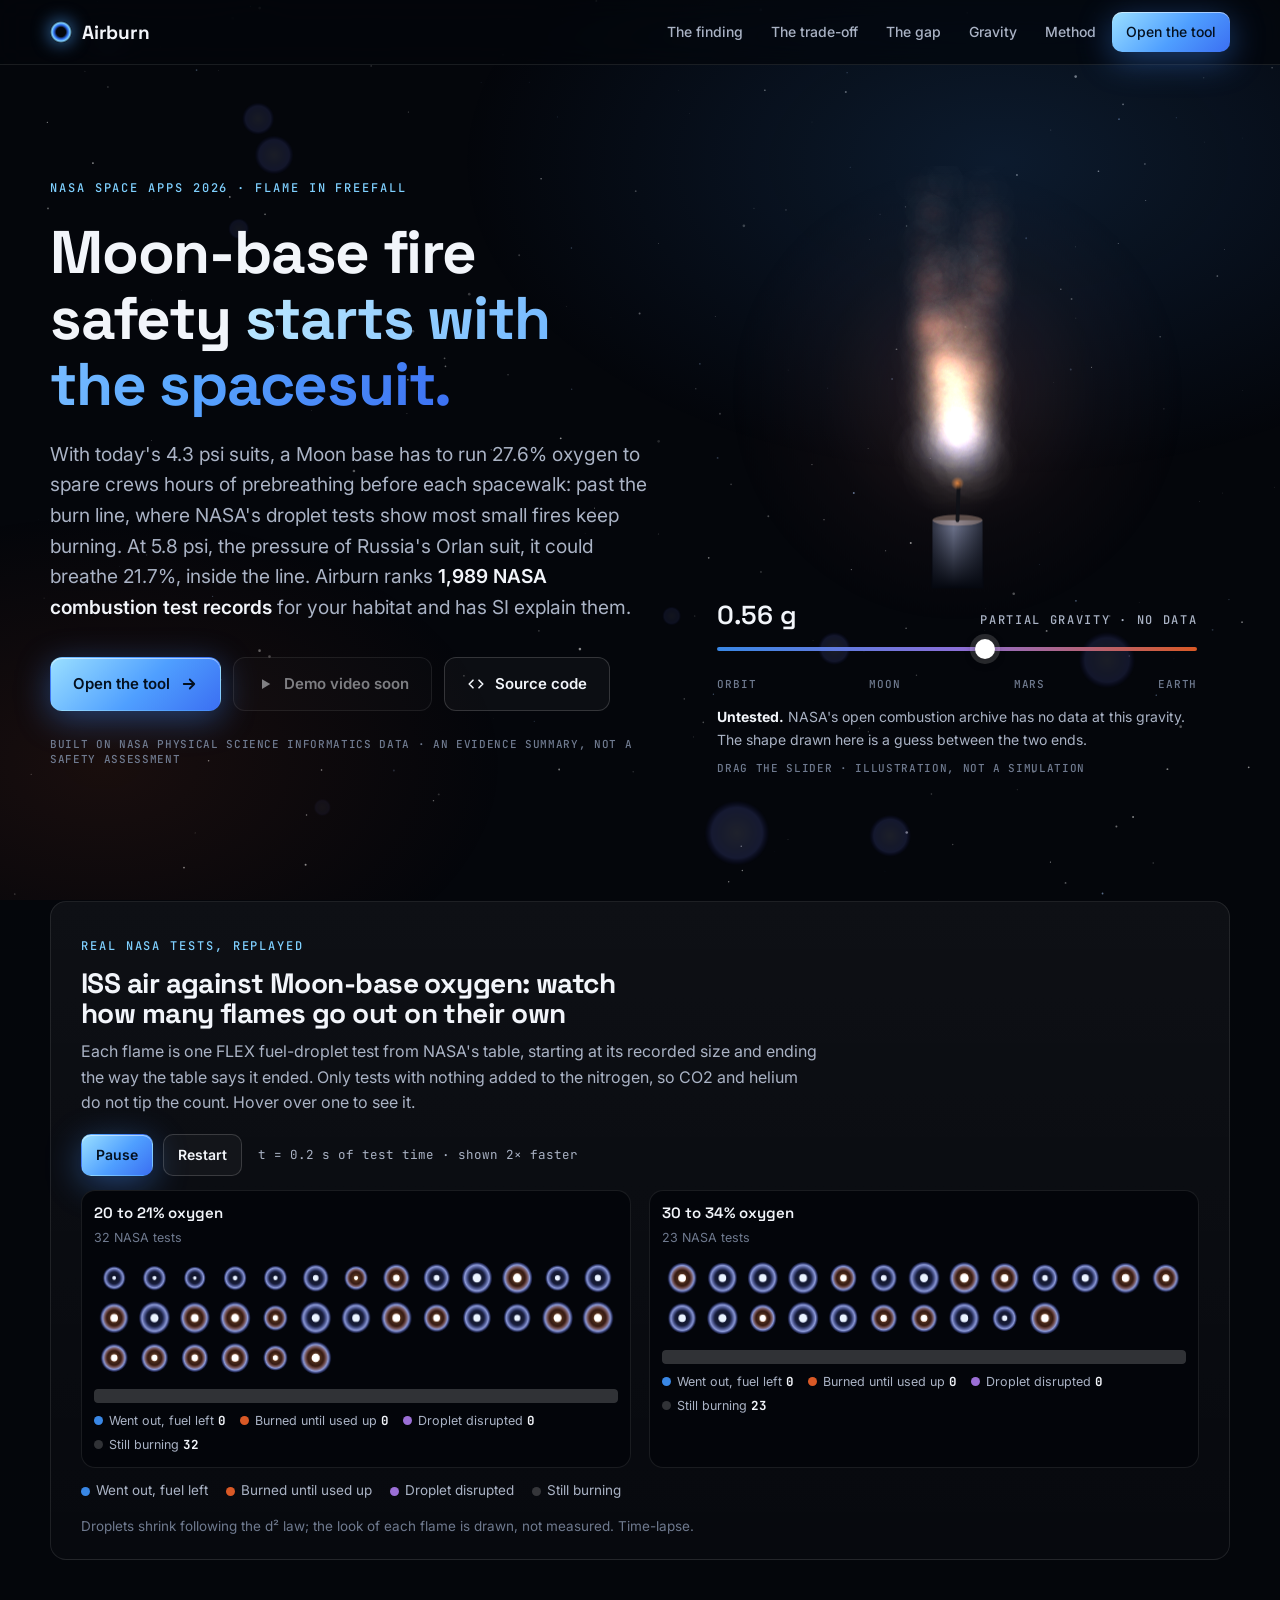
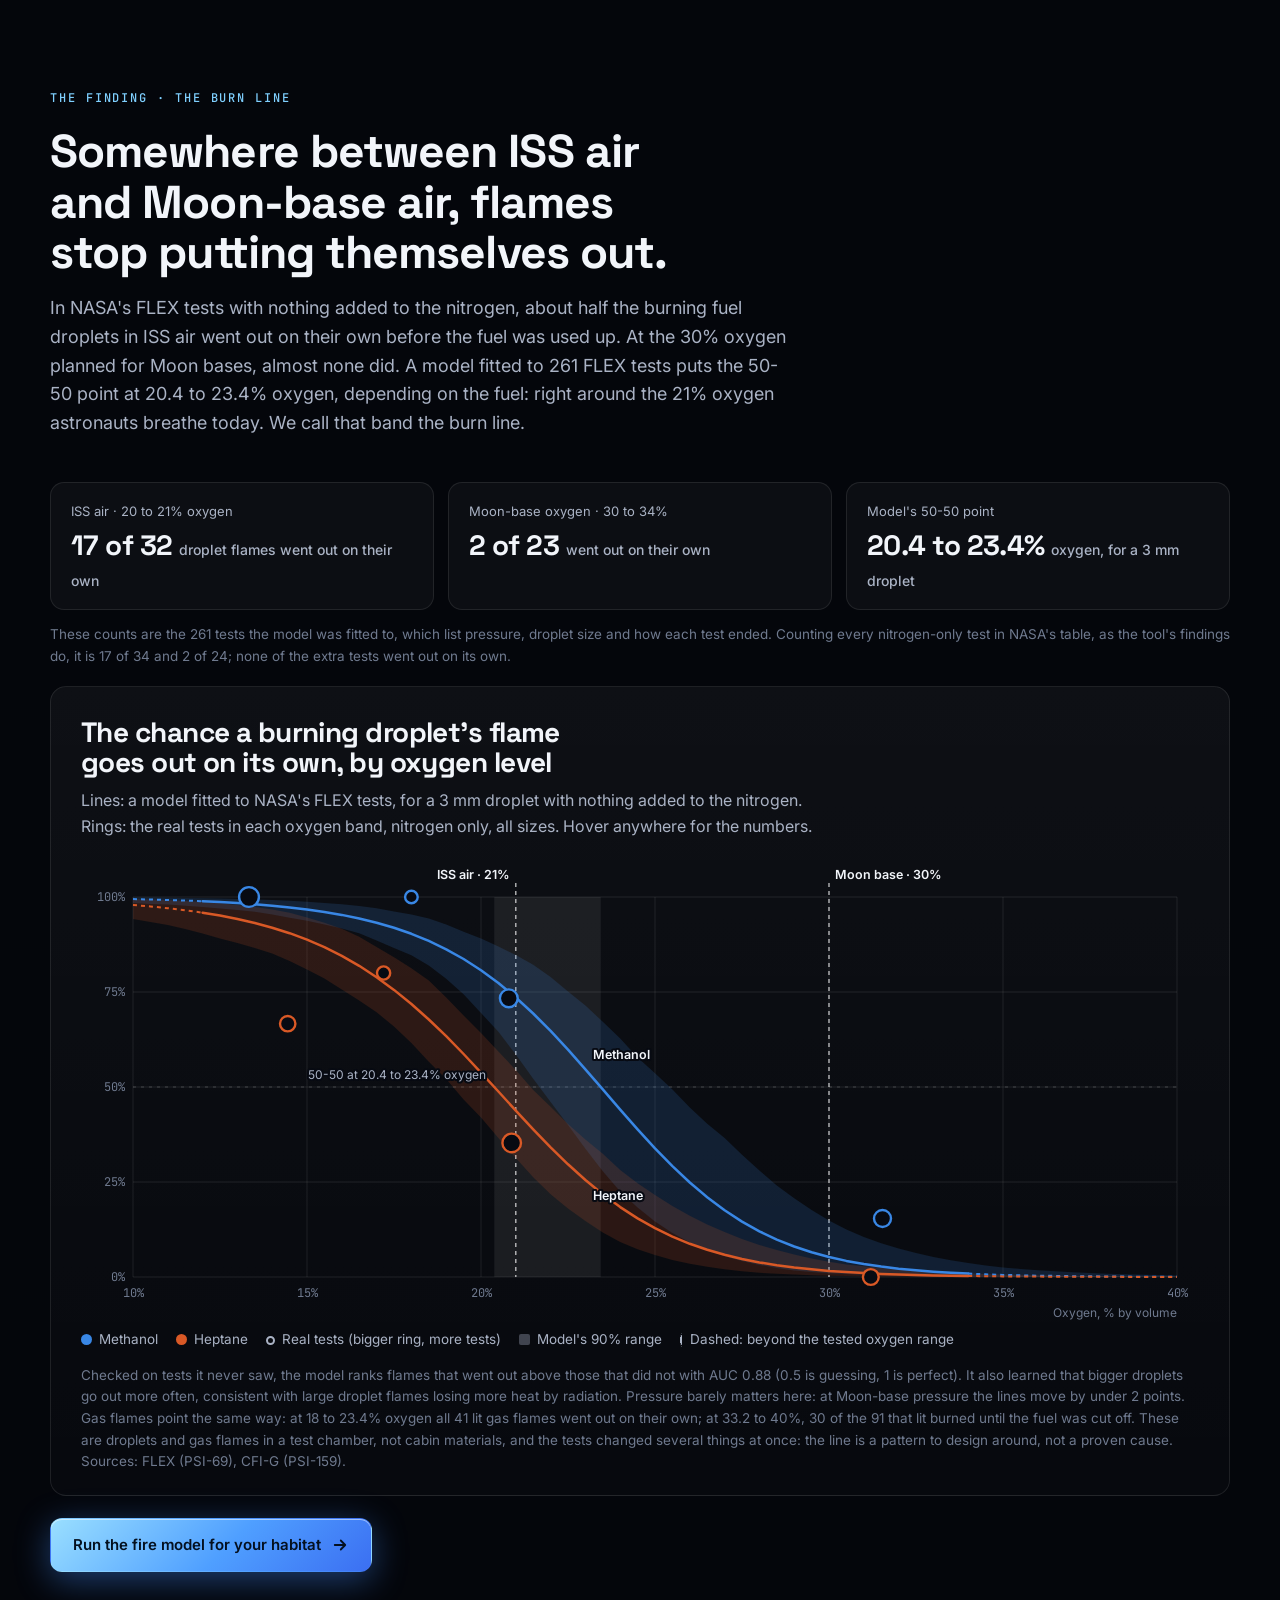
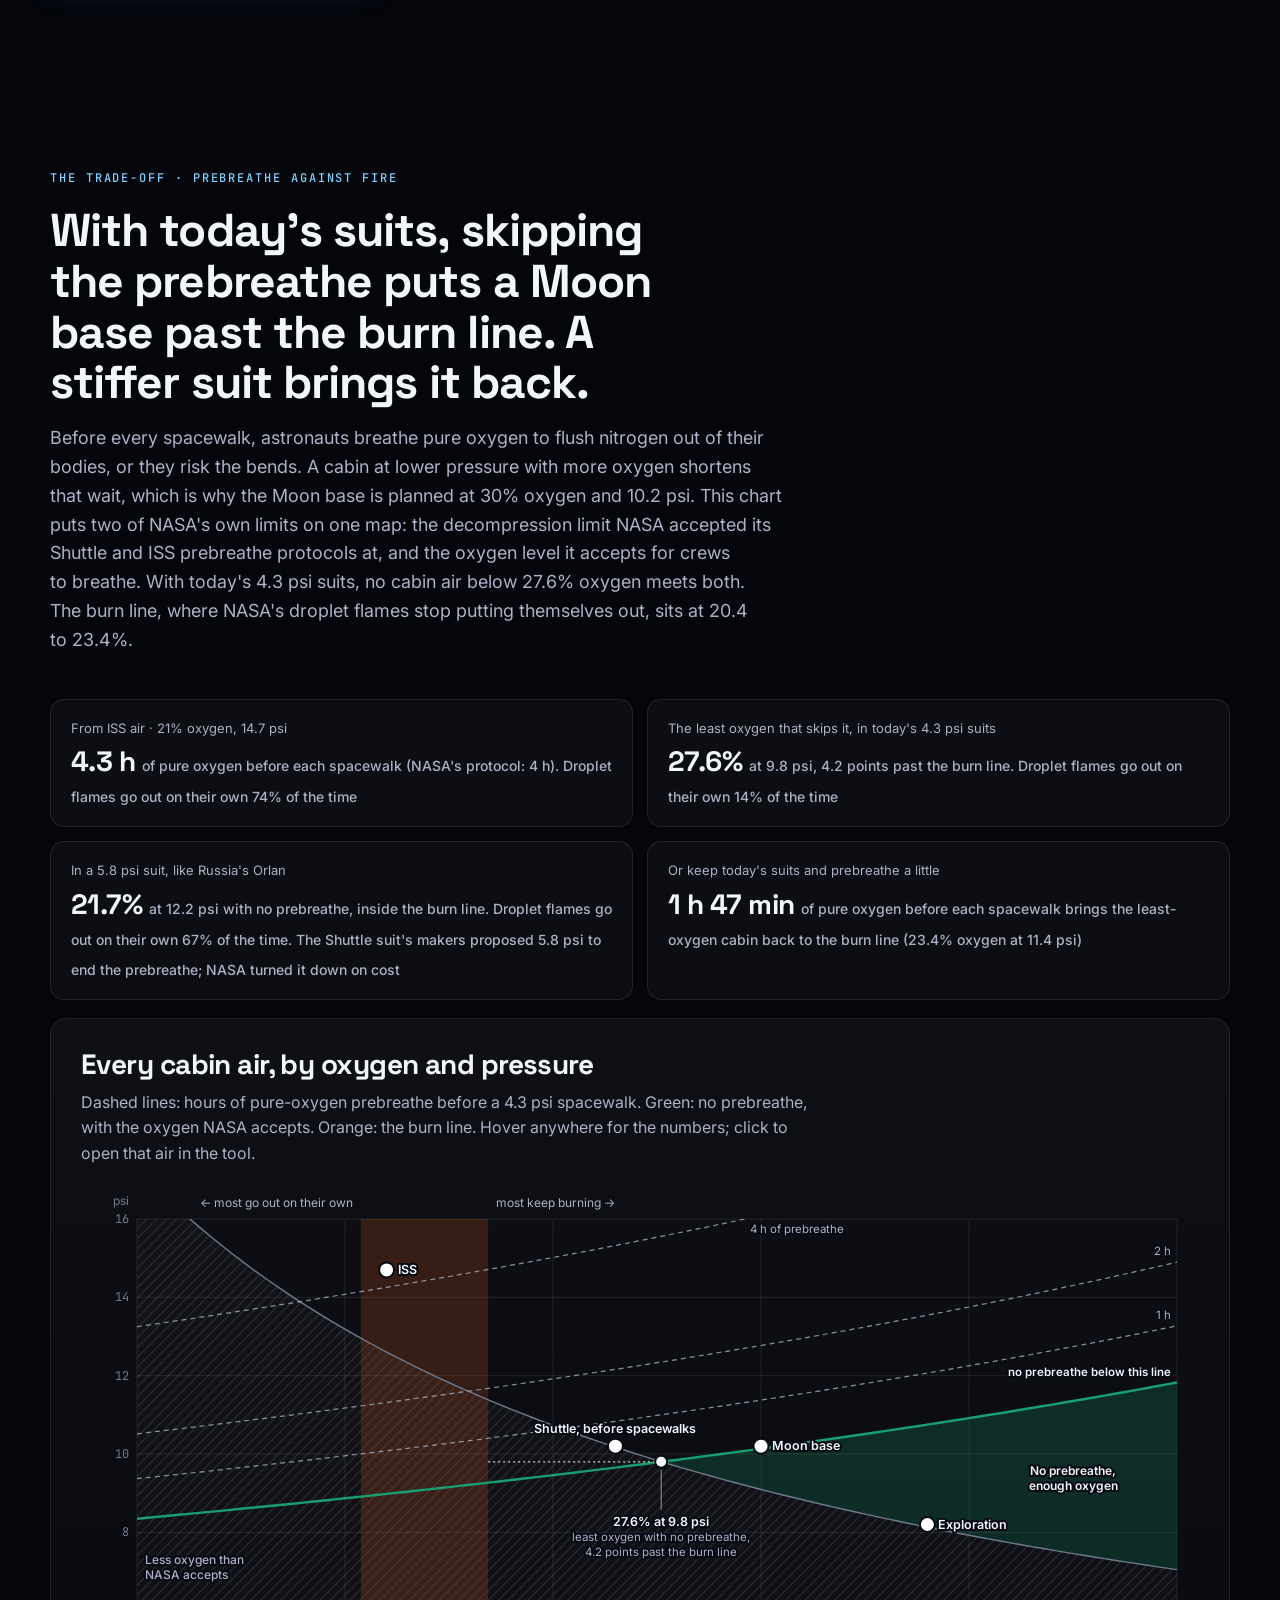
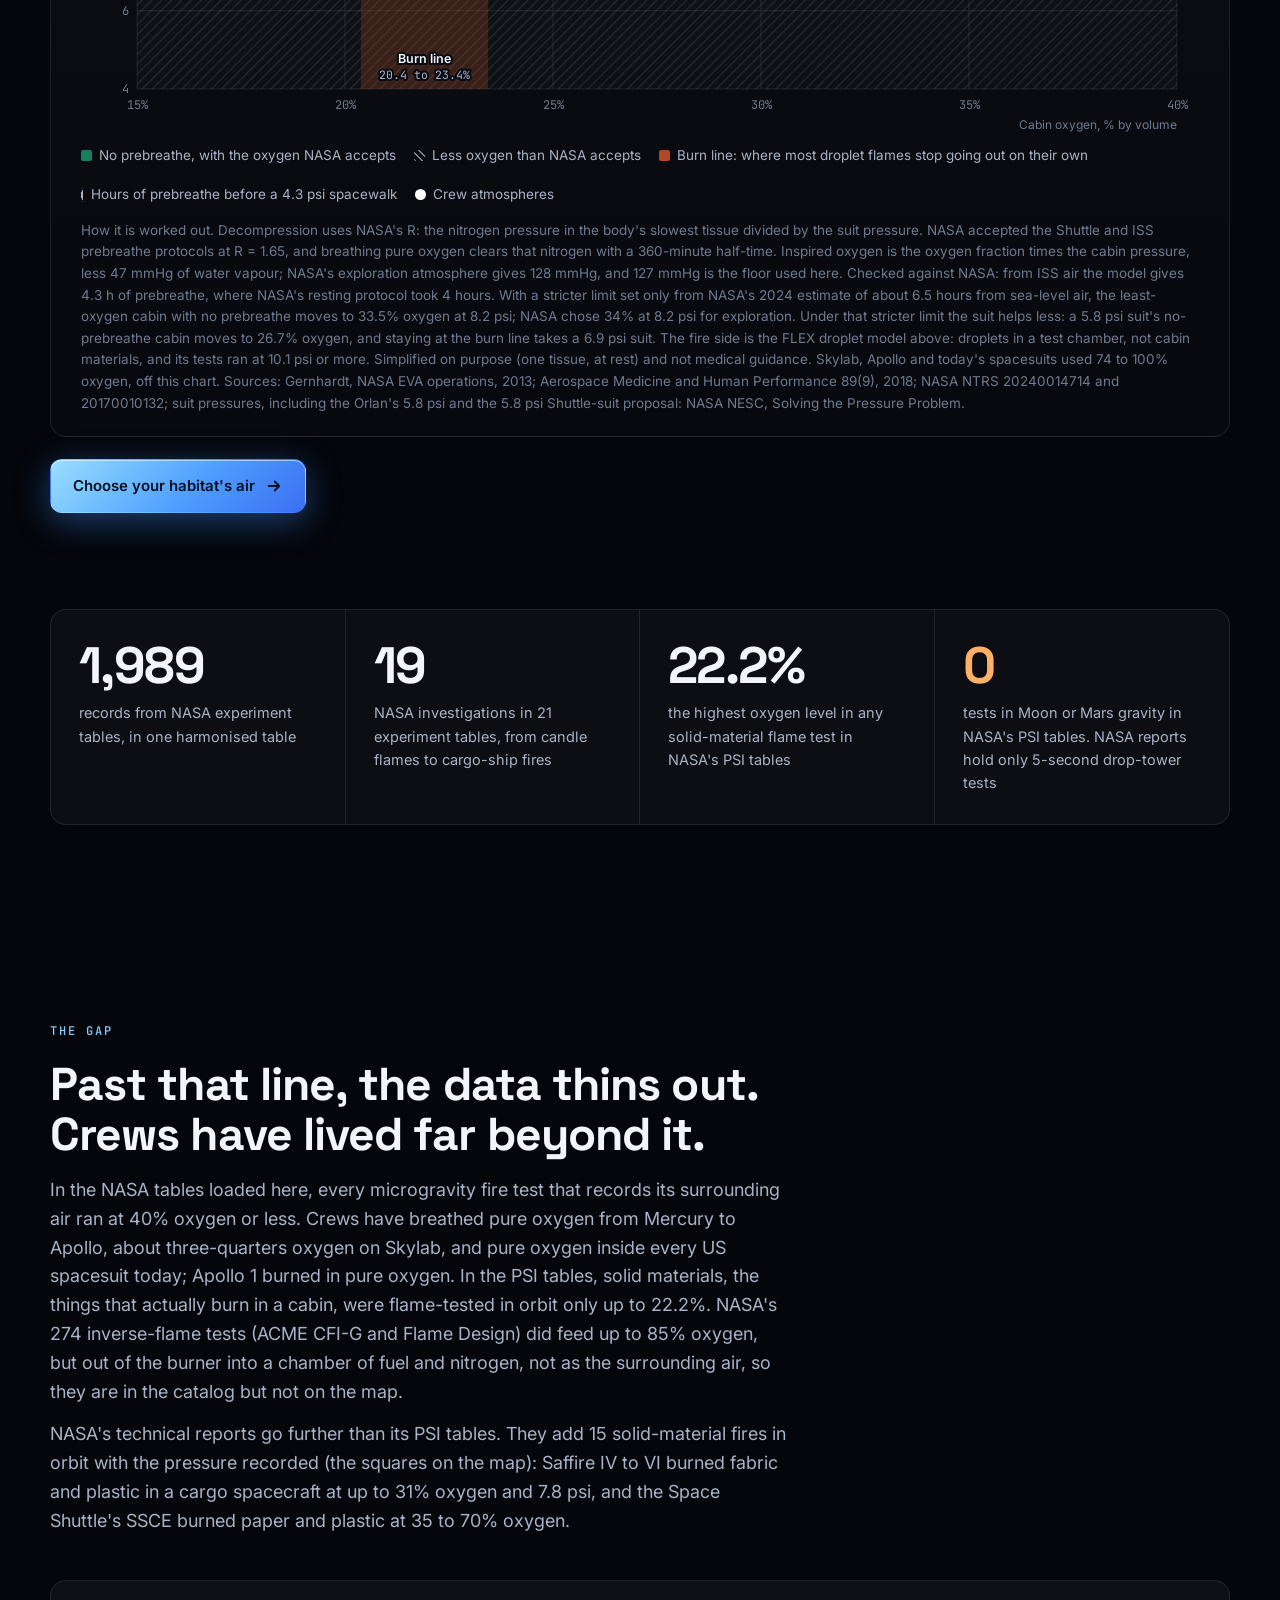
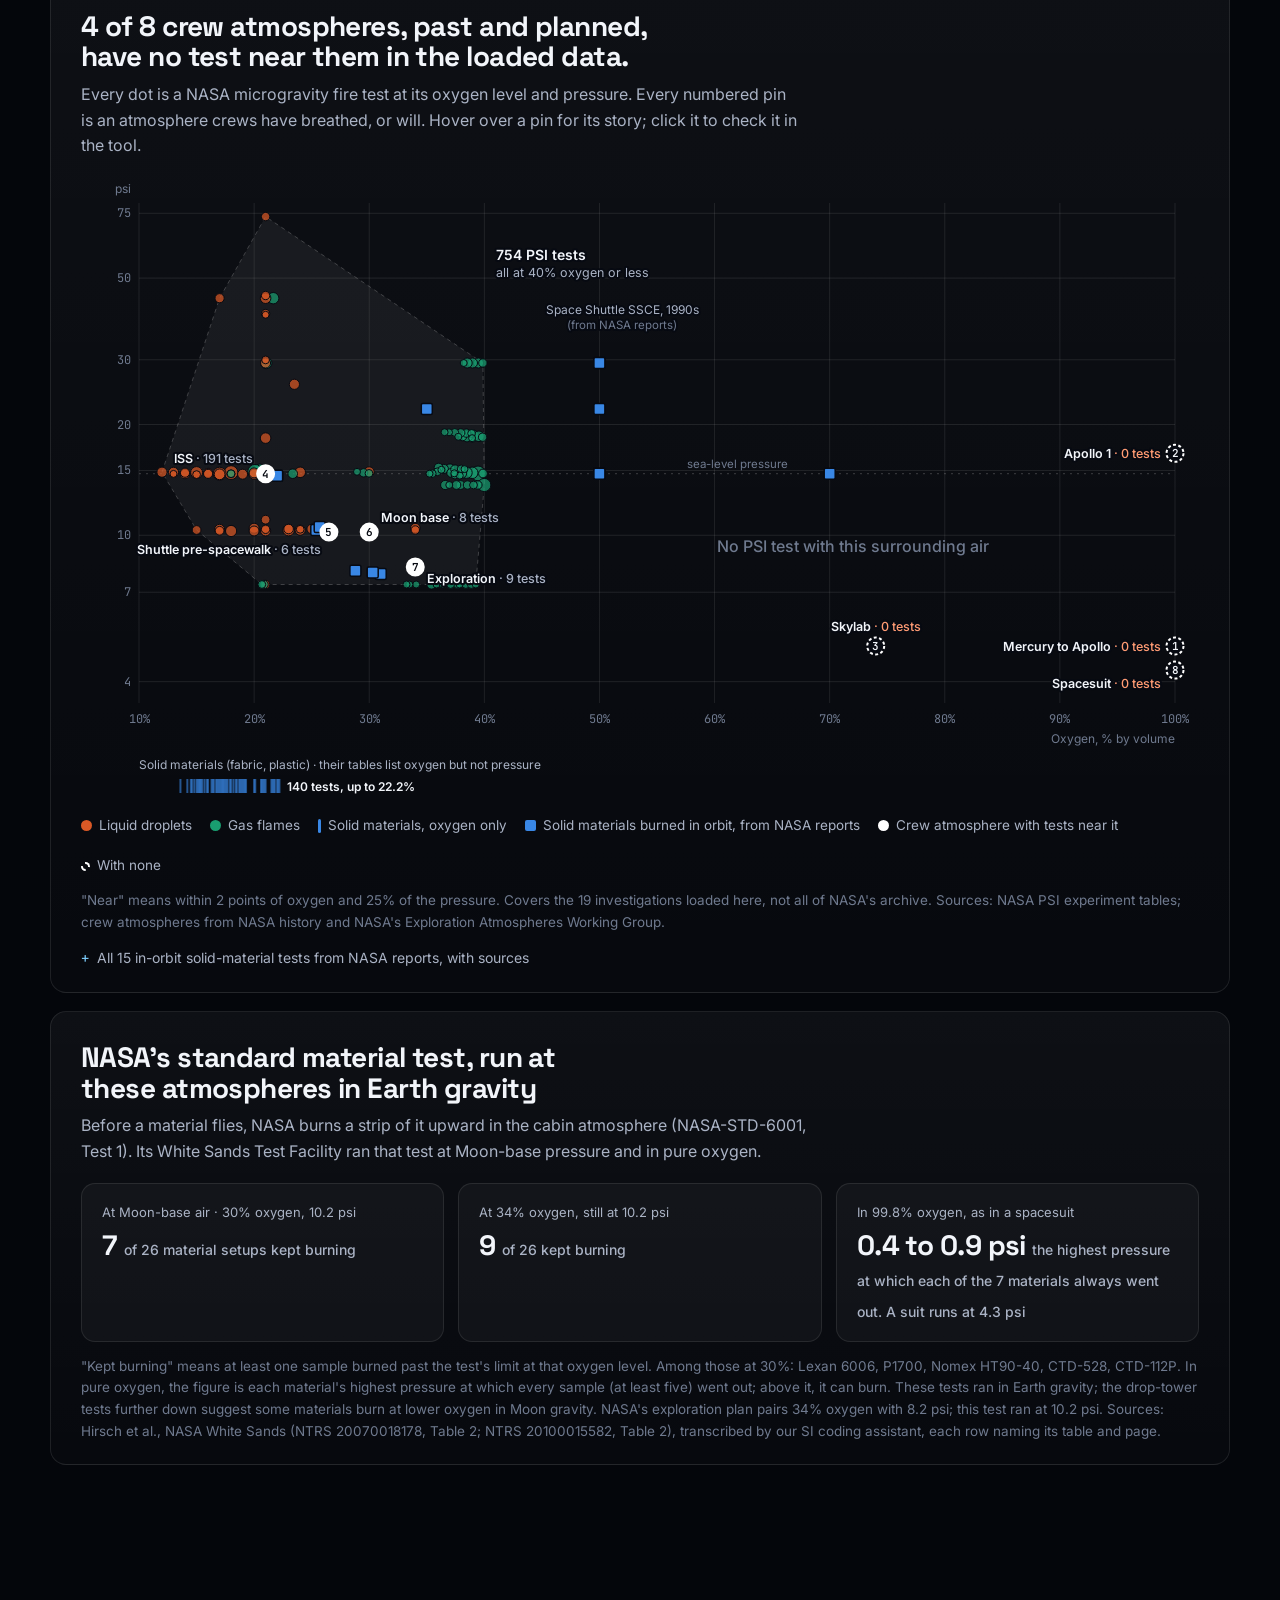
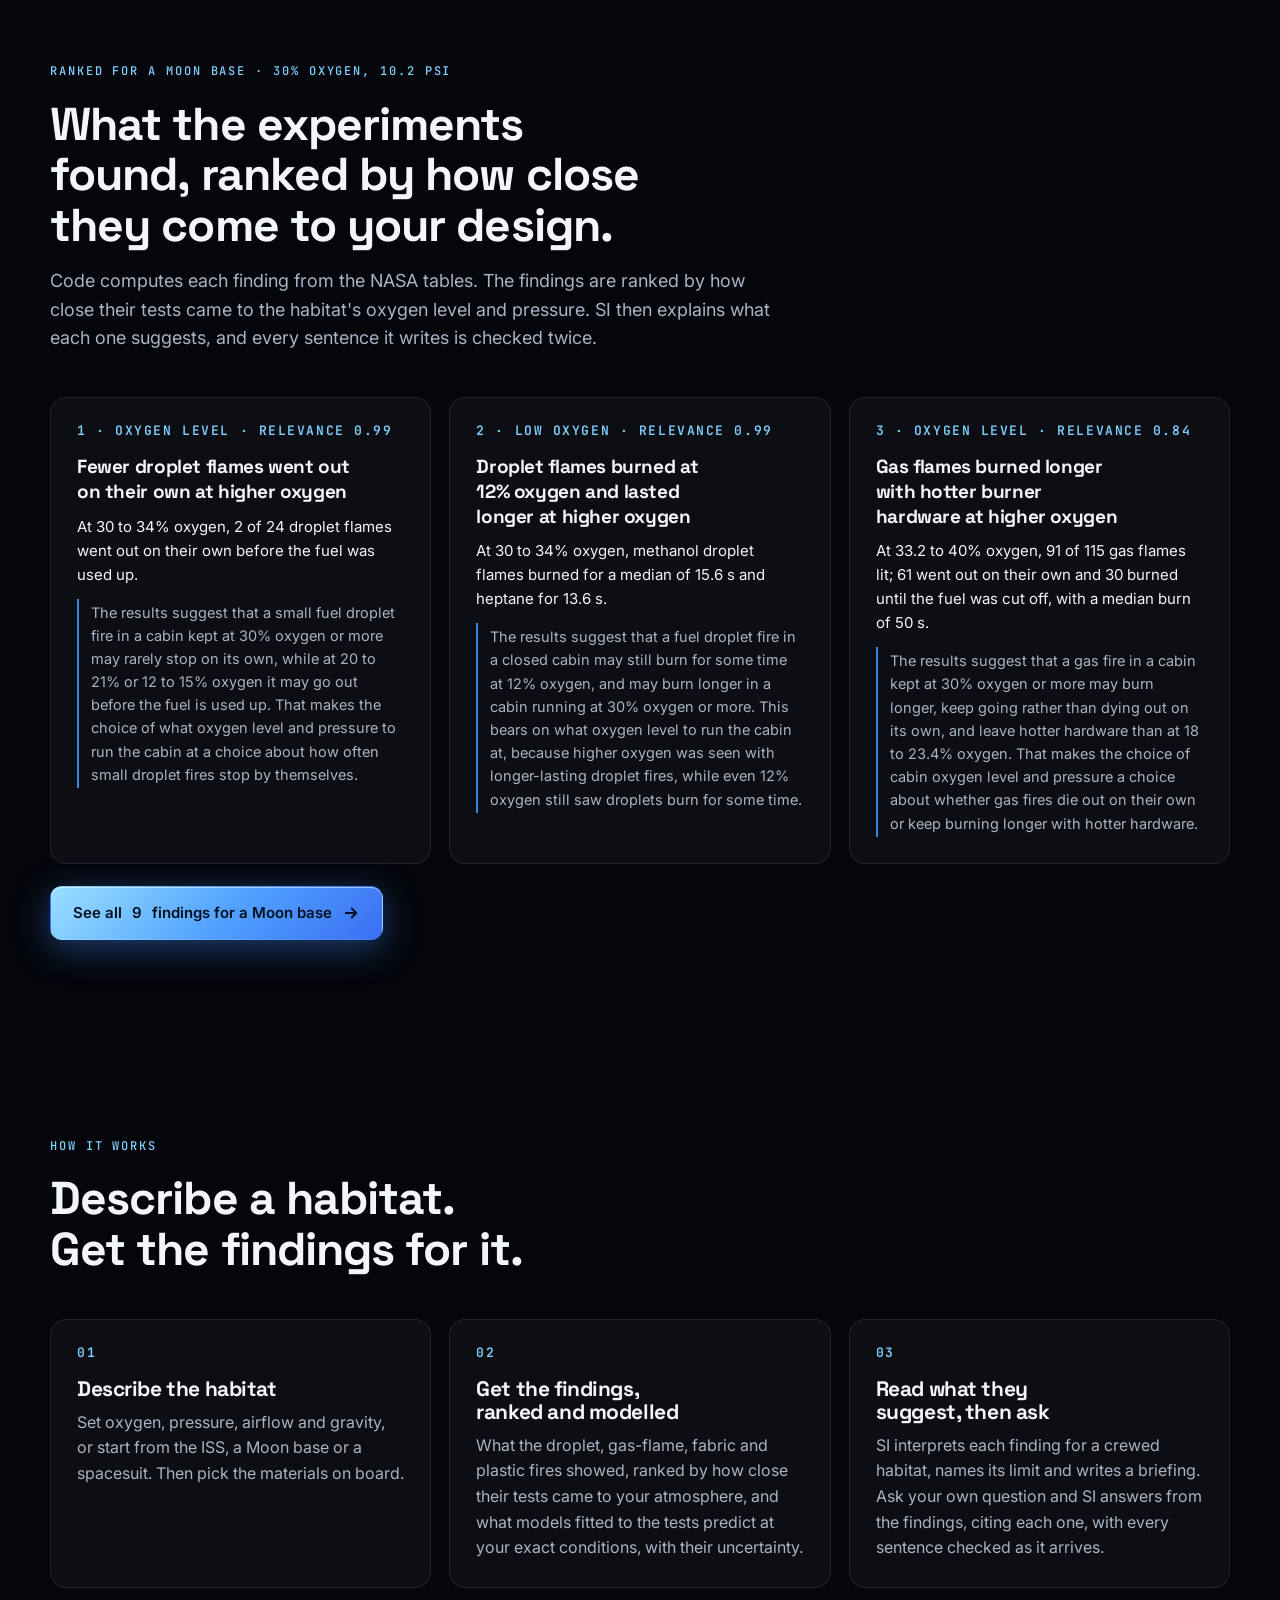
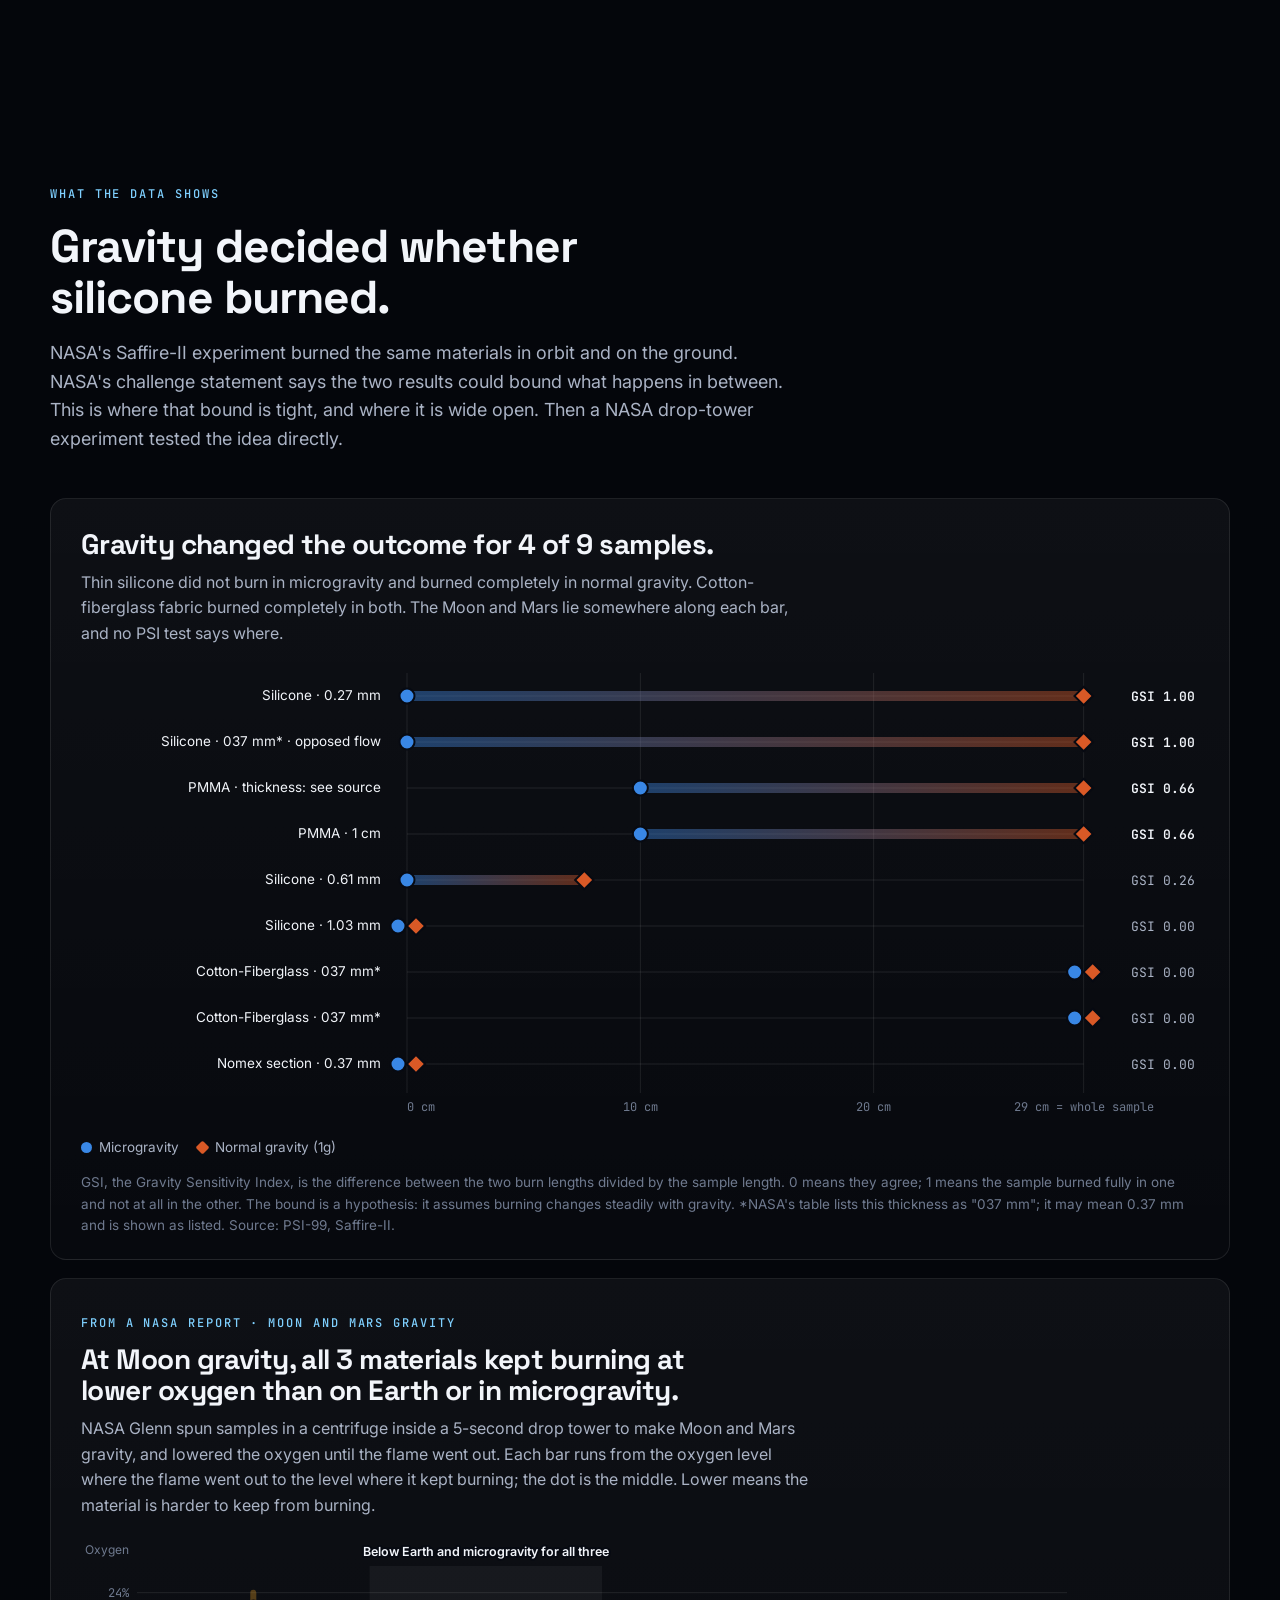
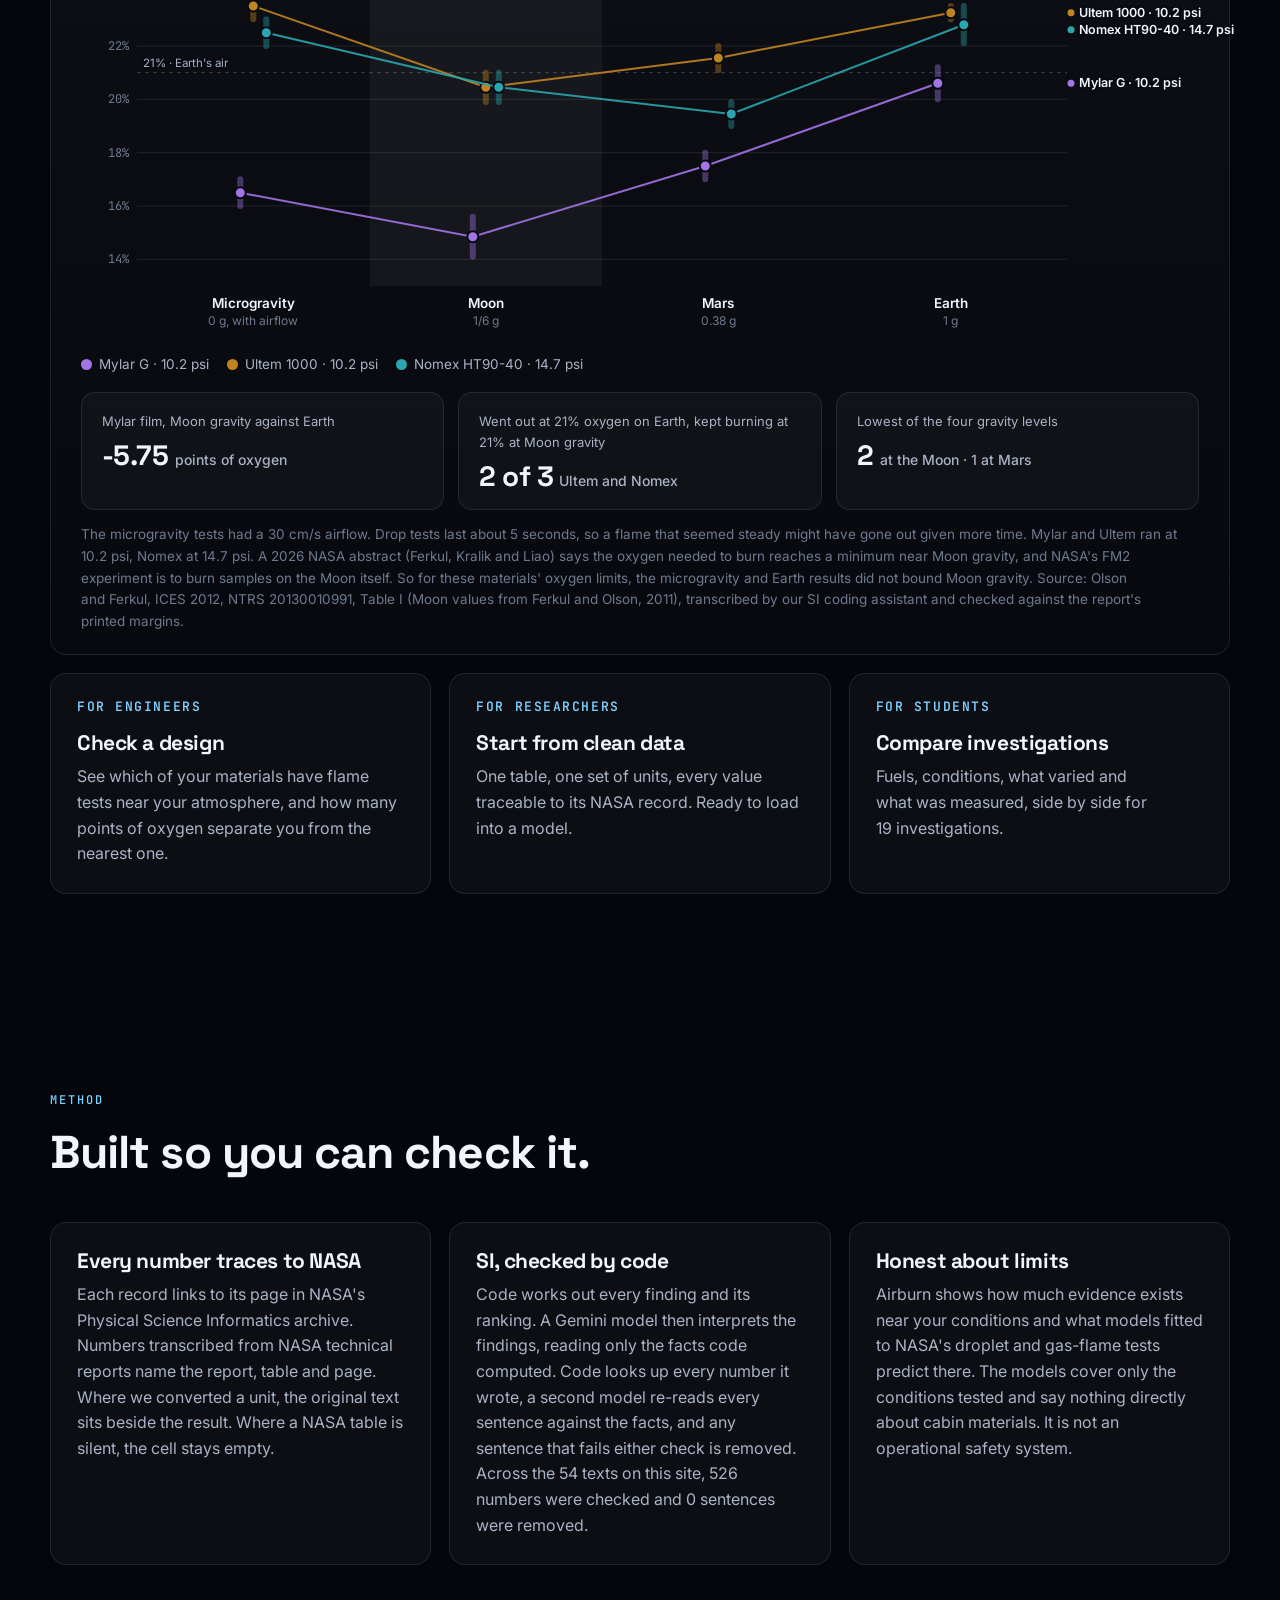
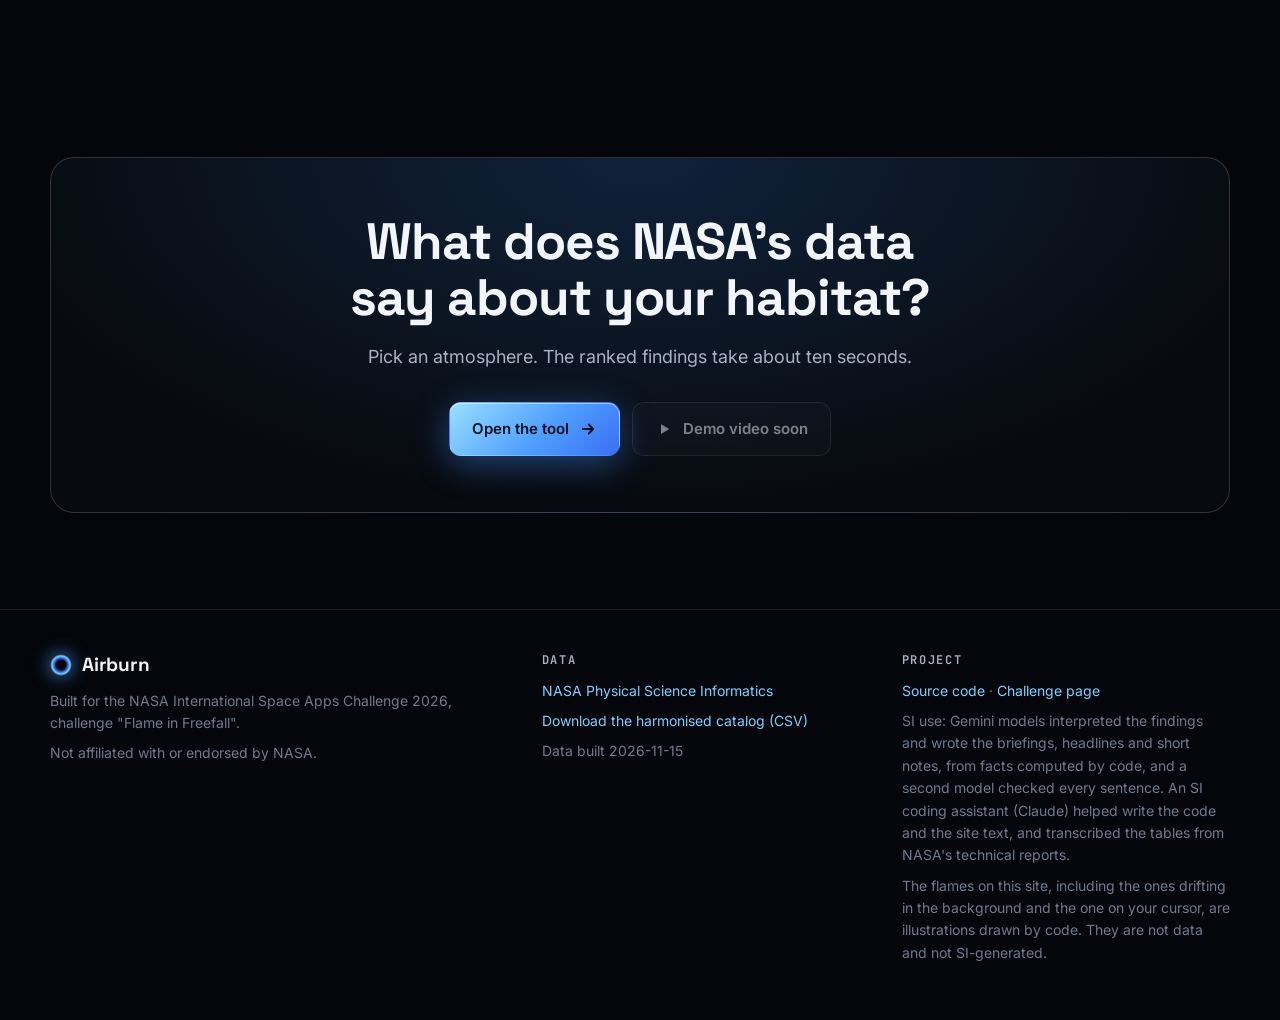
==== commit 2a8a2c43: "Lead with the suit: a 5.8 psi suit, like Russia's Orlan, lets a Moon base skip the prebreathe inside" ====
--- a/docs/index.html
+++ b/docs/index.html
@@ -12,7 +12,7 @@
 <link rel="preconnect" href="https://fonts.googleapis.com">
 <link rel="preconnect" href="https://fonts.gstatic.com" crossorigin>
 <link href="https://fonts.googleapis.com/css2?family=Inter:wght@400;500;600&family=JetBrains+Mono:wght@500;600&family=Space+Grotesk:wght@500;600;700&display=swap" rel="stylesheet">
-<link rel="stylesheet" href="assets/style.css?v=20261115o">
+<link rel="stylesheet" href="assets/style.css?v=20261115p">
 </head>
 <body>
 <div class="backdrop" aria-hidden="true"><canvas id="stars"></canvas></div>
@@ -35,8 +35,8 @@
   <div class="wrap hero-grid">
     <div>
       <span class="eyebrow">NASA Space Apps 2026 · Flame in Freefall</span>
-      <h1>Fire changes shape <span class="blue">when gravity does.</span></h1>
-      <p class="lede">Airburn reads <b><span data-n="records"></span> combustion test records</b> from NASA, ranks what the experiments found for your habitat, and has SI explain what they suggest for fire safety on the Moon, on Mars and in orbit. Then it shows the trade every Moon base faces: the air that spares astronauts hours of prebreathing before a spacewalk is air where small fires keep burning.</p>
+      <h1>Moon-base fire safety <span class="blue">starts with the spacesuit.</span></h1>
+      <p class="lede">With today's <span data-h="suit">4.3</span> psi suits, a Moon base has to run <span data-h="cor">27.6%</span> oxygen to spare crews hours of prebreathing before each spacewalk: past the burn line, where NASA's droplet tests show most small fires keep burning. At <span data-h="orlan">5.8</span> psi, the pressure of Russia's Orlan suit, it could breathe <span data-h="orl">21.7%</span>, <span data-h="orlside">inside the line</span>. Airburn ranks <b><span data-n="records"></span> NASA combustion test records</b> for your habitat and has SI explain them.</p>
       <div class="cta">
         <a class="btn primary" href="tool.html">Open the tool
           <svg viewBox="0 0 24 24" fill="none" stroke="currentColor" stroke-width="2.4" stroke-linecap="round" stroke-linejoin="round"><path d="M5 12h14M13 6l6 6-6 6"/></svg></a>
@@ -105,20 +105,21 @@
   <div class="wrap">
     <div class="section-head reveal">
       <span class="eyebrow">The trade-off · prebreathe against fire</span>
-      <h2>To skip the prebreathe, a Moon base has to run its air past the burn line.</h2>
+      <h2>With today's suits, skipping the prebreathe puts a Moon base past the burn line. A stiffer suit brings it back.</h2>
       <p>Before every spacewalk, astronauts breathe pure oxygen to flush nitrogen out of their bodies, or they risk the bends. A cabin at lower pressure with more oxygen shortens that wait, which is why the Moon base is planned at 30% oxygen and 10.2 psi. This chart puts two of NASA's own limits on one map: the decompression limit NASA accepted its Shuttle and ISS prebreathe protocols at, and the oxygen level it accepts for crews to breathe. With today's 4.3 psi suits, no cabin air below <span data-a="corner"></span> oxygen meets both. The burn line, where NASA's droplet flames stop putting themselves out, sits at <span data-x="line"></span>.</p>
     </div>
-    <div class="tiles reveal">
+    <div class="tiles four reveal">
       <div class="tile"><div class="k">From ISS air · 21% oxygen, 14.7 psi</div><div class="v"><span data-a="iss"></span> <small>of pure oxygen before each spacewalk (NASA's protocol: 4 h). Droplet flames go out on their own <span data-a="issx"></span> of the time</small></div></div>
-      <div class="tile"><div class="k">The least oxygen that skips it</div><div class="v"><span data-a="corner"></span> <small>at <span data-a="cornerp"></span> psi, <span data-a="gap"></span> points past the burn line. Droplet flames go out on their own <span data-a="cornerx"></span> of the time</small></div></div>
-      <div class="tile"><div class="k">Or raise the suit instead</div><div class="v"><span data-a="suit"></span> psi <small>a suit at this pressure skips the prebreathe from a cabin at the burn line (<span data-a="suitcab"></span>). Today's suits run at 4.3 psi</small></div></div>
+      <div class="tile"><div class="k">The least oxygen that skips it, in today's 4.3 psi suits</div><div class="v"><span data-a="corner"></span> <small>at <span data-a="cornerp"></span> psi, <span data-a="gap"></span> points past the burn line. Droplet flames go out on their own <span data-a="cornerx"></span> of the time</small></div></div>
+      <div class="tile"><div class="k">In a <span data-a="orlan"></span> psi suit, like Russia's Orlan</div><div class="v"><span data-a="orl"></span> <small>at <span data-a="orlp"></span> psi with no prebreathe, <span data-a="orlside"></span>. Droplet flames go out on their own <span data-a="orlx"></span> of the time. The Shuttle suit's makers proposed 5.8 psi to end the prebreathe; NASA turned it down on cost</small></div></div>
+      <div class="tile"><div class="k">Or keep today's suits and prebreathe a little</div><div class="v"><span data-a="mb"></span> <small>of pure oxygen before each spacewalk brings the least-oxygen cabin back to the burn line (<span data-a="mbc"></span>)</small></div></div>
     </div>
     <div class="figure reveal" style="margin-top:18px">
       <h3>Every cabin air, by oxygen and pressure</h3>
       <p class="sub">Dashed lines: hours of pure-oxygen prebreathe before a 4.3 psi spacewalk. Green: no prebreathe, with the oxygen NASA accepts. Orange: the burn line. Hover anywhere for the numbers; click to open that air in the tool.</p>
       <div id="airchart"></div>
       <div id="air-legend"></div>
-      <p class="note">How it is worked out. Decompression uses NASA's R: the nitrogen pressure in the body's slowest tissue divided by the suit pressure. NASA accepted the Shuttle and ISS prebreathe protocols at R = 1.65, and breathing pure oxygen clears that nitrogen with a 360-minute half-time. Inspired oxygen is the oxygen fraction times the cabin pressure, less 47 mmHg of water vapour; NASA's exploration atmosphere gives 128 mmHg, and 127 mmHg is the floor used here. Checked against NASA: from ISS air the model gives <span data-a="iss"></span> of prebreathe, where NASA's resting protocol took 4 hours. With a stricter limit set only from NASA's 2024 estimate of about 6.5 hours from sea-level air, the least-oxygen cabin with no prebreathe moves to <span data-a="strict"></span> oxygen at <span data-a="strictp"></span> psi; NASA chose 34% at 8.2 psi for exploration. The fire side is the FLEX droplet model above: droplets in a test chamber, not cabin materials, and its tests ran at 10.1 psi or more. Simplified on purpose (one tissue, at rest) and not medical guidance. Skylab, Apollo and today's spacesuits used 74 to 100% oxygen, off this chart. Sources: Gernhardt, NASA EVA operations, 2013; Aerospace Medicine and Human Performance 89(9), 2018; NASA NTRS 20240014714 and 20170010132.</p>
+      <p class="note">How it is worked out. Decompression uses NASA's R: the nitrogen pressure in the body's slowest tissue divided by the suit pressure. NASA accepted the Shuttle and ISS prebreathe protocols at R = 1.65, and breathing pure oxygen clears that nitrogen with a 360-minute half-time. Inspired oxygen is the oxygen fraction times the cabin pressure, less 47 mmHg of water vapour; NASA's exploration atmosphere gives 128 mmHg, and 127 mmHg is the floor used here. Checked against NASA: from ISS air the model gives <span data-a="iss"></span> of prebreathe, where NASA's resting protocol took 4 hours. With a stricter limit set only from NASA's 2024 estimate of about 6.5 hours from sea-level air, the least-oxygen cabin with no prebreathe moves to <span data-a="strict"></span> oxygen at <span data-a="strictp"></span> psi; NASA chose 34% at 8.2 psi for exploration. Under that stricter limit the suit helps less: a 5.8 psi suit's no-prebreathe cabin moves to <span data-a="orlstrict"></span> oxygen, and staying at the burn line takes a <span data-a="suitstrict"></span> psi suit. The fire side is the FLEX droplet model above: droplets in a test chamber, not cabin materials, and its tests ran at 10.1 psi or more. Simplified on purpose (one tissue, at rest) and not medical guidance. Skylab, Apollo and today's spacesuits used 74 to 100% oxygen, off this chart. Sources: Gernhardt, NASA EVA operations, 2013; Aerospace Medicine and Human Performance 89(9), 2018; NASA NTRS 20240014714 and 20170010132; suit pressures, including the Orlan's 5.8 psi and the 5.8 psi Shuttle-suit proposal: NASA NESC, Solving the Pressure Problem.</p>
     </div>
     <div class="cta" style="margin-top:22px"><a class="btn primary" href="tool.html?view=air">Choose your habitat's air
       <svg viewBox="0 0 24 24" fill="none" stroke="currentColor" stroke-width="2.4" stroke-linecap="round" stroke-linejoin="round"><path d="M5 12h14M13 6l6 6-6 6"/></svg></a></div>
@@ -277,13 +278,13 @@
   </div>
 </footer>
 
-<script src="assets/config.js?v=20261115o"></script>
-<script src="assets/data.js?v=20261115o"></script>
-<script src="assets/logic.js?v=20261115o"></script>
-<script src="assets/charts.js?v=20261115o"></script>
-<script src="assets/models.js?v=20261115o"></script>
-<script src="assets/flame.js?v=20261115o"></script>
-<script src="assets/replay.js?v=20261115o"></script>
+<script src="assets/config.js?v=20261115p"></script>
+<script src="assets/data.js?v=20261115p"></script>
+<script src="assets/logic.js?v=20261115p"></script>
+<script src="assets/charts.js?v=20261115p"></script>
+<script src="assets/models.js?v=20261115p"></script>
+<script src="assets/flame.js?v=20261115p"></script>
+<script src="assets/replay.js?v=20261115p"></script>
 <script>
 (function () {
   const FF = window.FF, L = window.FF_LINKS;
@@ -415,10 +416,17 @@
   safe(() => { // the cabin-air trade-off: NASA's limits (logic.js) and the droplet model, every number computed
     const L = FFLogic, A = L.AIR, MD = window.FFModels, D = FF.models.droplets, x = FFCharts.crossoverData(FF);
     const r1 = (v) => Math.round(v * 10) / 10, b1 = r1(Math.max(...x.curves.map((c) => c.ff && c.ff.fit).filter((v) => v != null)));
-    const corner = L.airCorner(), strict = L.airCorner(A.suit, A.rstrict), sf = L.suitFor(b1);
+    const corner = L.airCorner(), strict = L.airCorner(A.suit, A.rstrict), sf = L.suitFor(b1), b0 = r1(Math.min(...x.curves.map((c) => c.ff && c.ff.fit).filter((v) => v != null)));
+    const orl = L.airCorner(A.orlan), mb = L.minutesTo(b1), mbc = mb == null ? null : L.budgetCorner(mb);
+    const hmin = (m) => (m < 60 ? `${m} min` : `${Math.floor(m / 60)} h${m % 60 ? ` ${m % 60} min` : ""}`);
+    const side = (o) => (o > b1 ? "past the burn line" : o < b0 ? "before the burn line" : "inside the burn line");
     const ext = (o, p) => Math.round(MD.classify(D.ending, MD.dropletX(o, "N2", p, 3, "Methanol")).fit[0] * 100) + "%";
     const set = { iss: r1(L.prebreathe(A.iss.o2, A.iss.p, A.suit, A.rmax) / 60) + " h", issx: ext(A.iss.o2, A.iss.p), corner: corner.o2 + "%", cornerp: corner.p,
-      cornerx: ext(corner.o2, corner.p), gap: r1(corner.o2 - b1), suit: sf.suit, suitcab: `${b1}% oxygen at ${sf.p} psi`, strict: strict.o2 + "%", strictp: strict.p };
+      cornerx: ext(corner.o2, corner.p), gap: r1(corner.o2 - b1), suit: sf.suit, suitcab: `${b1}% oxygen at ${sf.p} psi`, strict: strict.o2 + "%", strictp: strict.p,
+      orlan: A.orlan, orl: orl.o2 + "%", orlp: orl.p, orlx: ext(orl.o2, orl.p), orlside: side(orl.o2), mb: mb == null ? "–" : hmin(mb), mbc: mbc ? `${mbc.o2}% oxygen at ${mbc.p} psi` : "",
+      orlstrict: L.airCorner(A.orlan, A.rstrict).o2 + "%", suitstrict: L.suitFor(b1, A.rstrict).suit };
+    const hero = { suit: A.suit, cor: corner.o2 + "%", orlan: A.orlan, orl: orl.o2 + "%", orlside: side(orl.o2).replace("burn line", "line") };
+    document.querySelectorAll("[data-h]").forEach((el) => { if (hero[el.dataset.h] != null) el.textContent = hero[el.dataset.h]; });
     document.querySelectorAll("[data-a]").forEach((el) => { if (set[el.dataset.a] != null) el.textContent = set[el.dataset.a]; });
     document.getElementById("air-legend").innerHTML = FFCharts.airLegend(A.suit);
     const go = (o, p) => { location.href = `tool.html?view=air&o2=${o}&p=${p}`; };
--- a/docs/assets/style.css
+++ b/docs/assets/style.css
@@ -106,7 +106,7 @@
 /* ---------- hero ---------- */
 .hero { position: relative; min-height: min(calc(100vh - 64px), 860px); display: grid; align-items: center; padding: 48px 0 72px; }
 .hero-grid { display: grid; grid-template-columns: minmax(0, 1.05fr) minmax(0, 0.95fr); gap: 32px; align-items: center; }
-.hero h1 { font-size: clamp(42px, 5.6vw, 82px); font-weight: 700; margin: 22px 0 22px; }
+.hero h1 { font-size: clamp(40px, 4.7vw, 70px); font-weight: 700; margin: 20px 0 20px; }
 .hero h1 .blue { background: linear-gradient(120deg, #bfeaff, #5aa8ff 60%, #3b6ff2); -webkit-background-clip: text; background-clip: text; color: transparent; }
 .hero .lede { font-size: clamp(17px, 1.5vw, 20px); color: var(--ink-2); max-width: 34em; }
 .hero .lede b { color: var(--ink); font-weight: 600; }
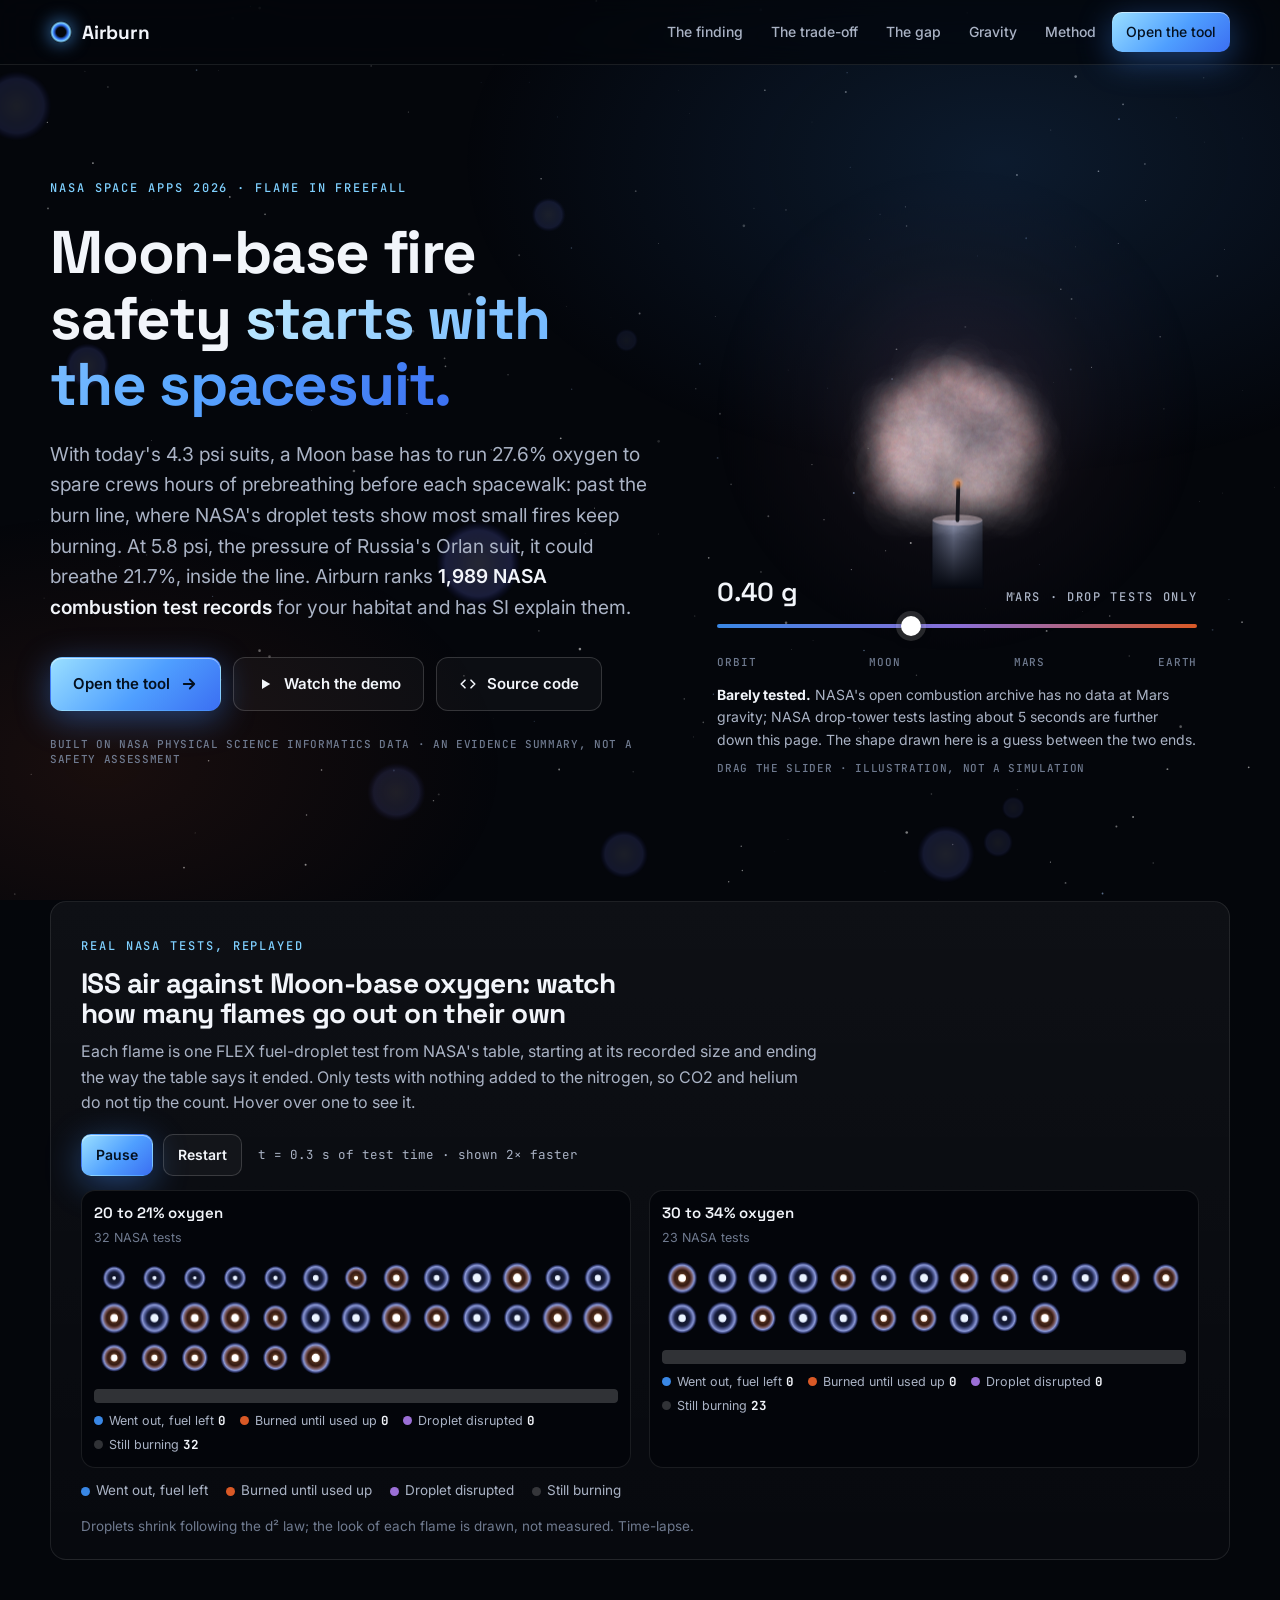
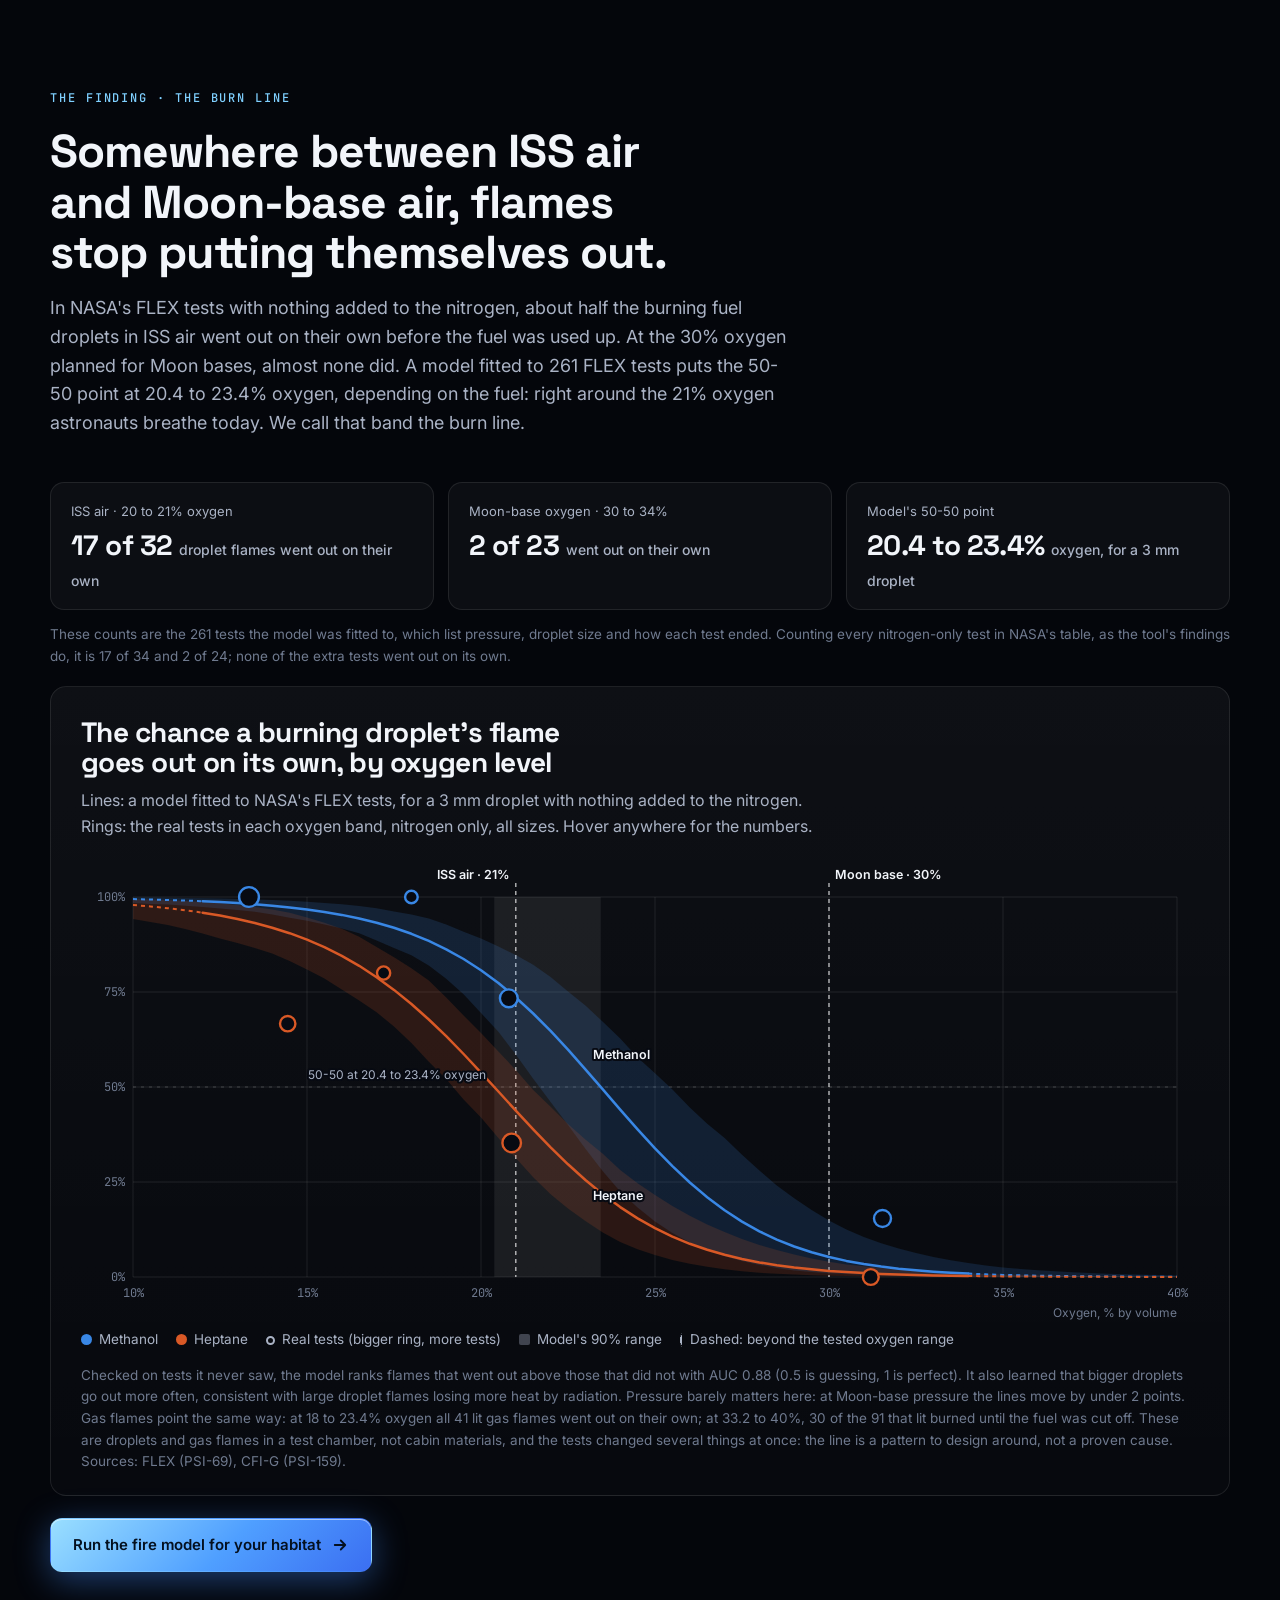
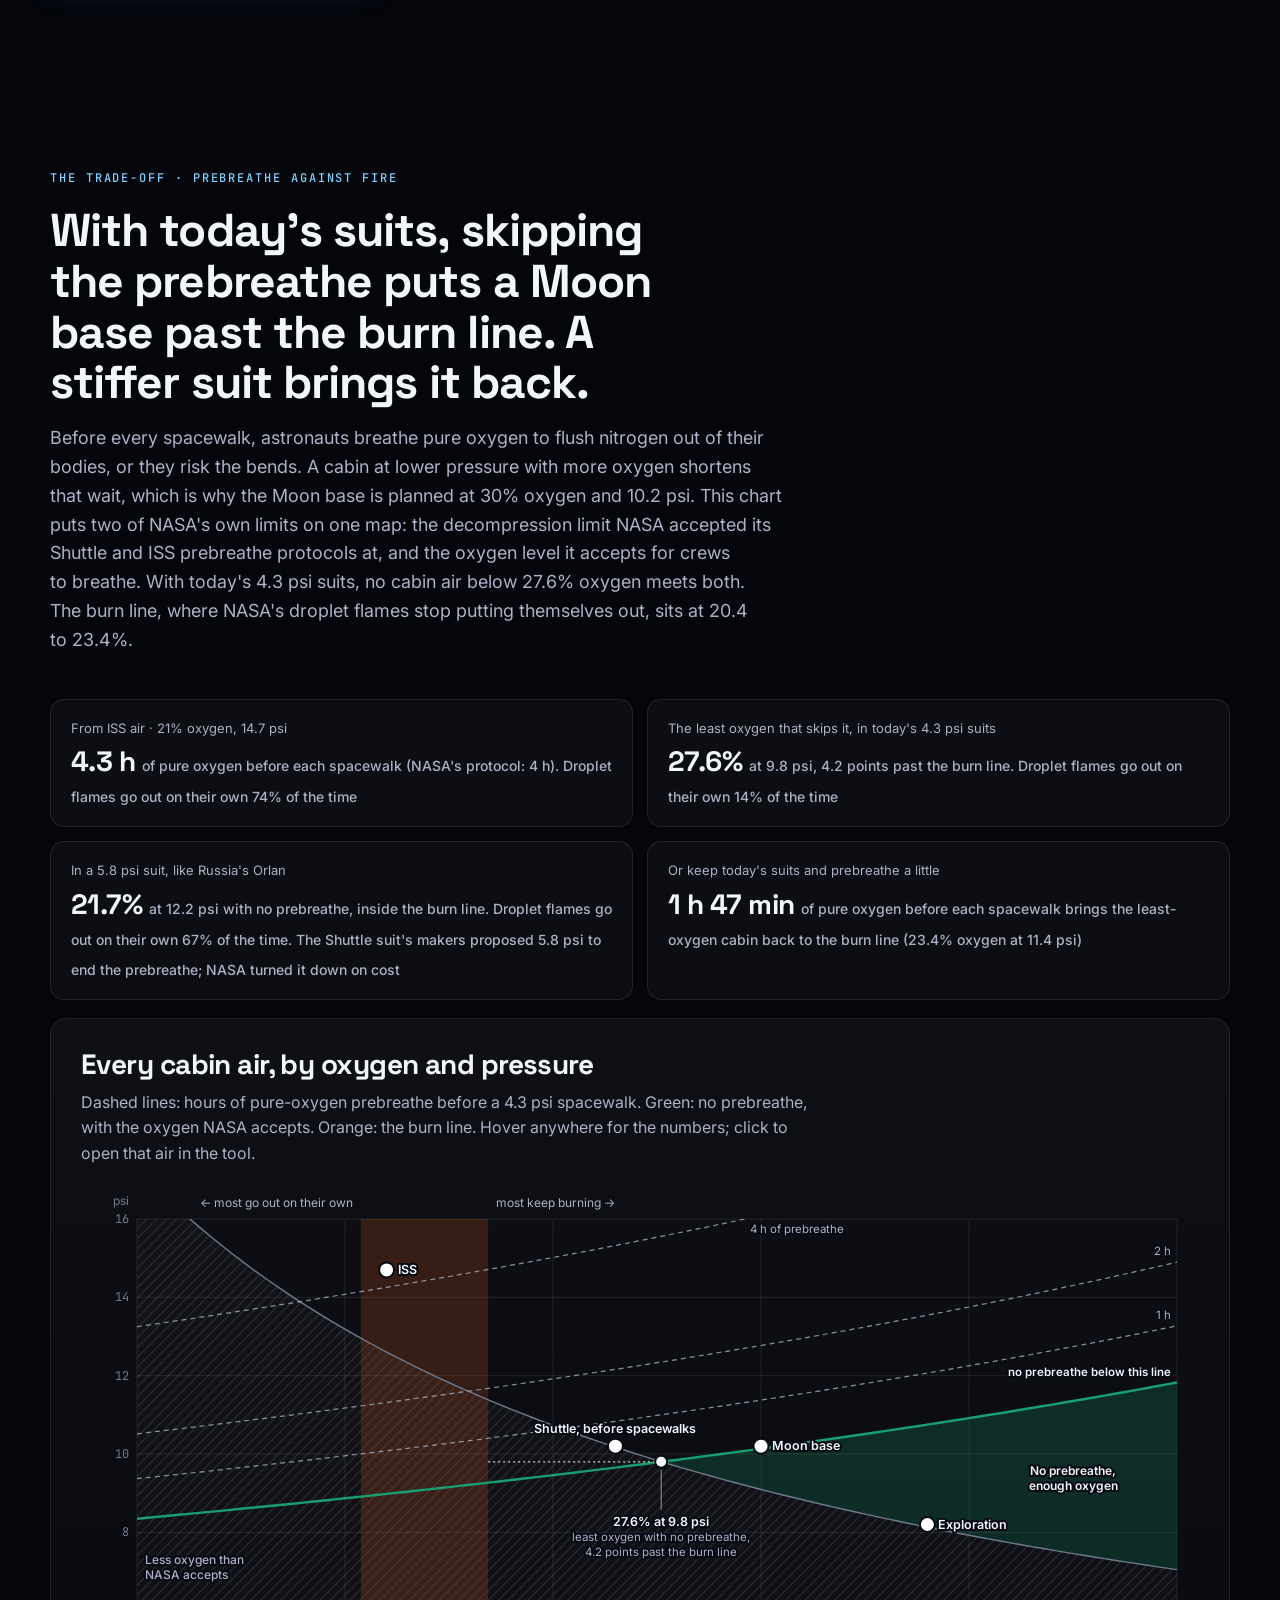
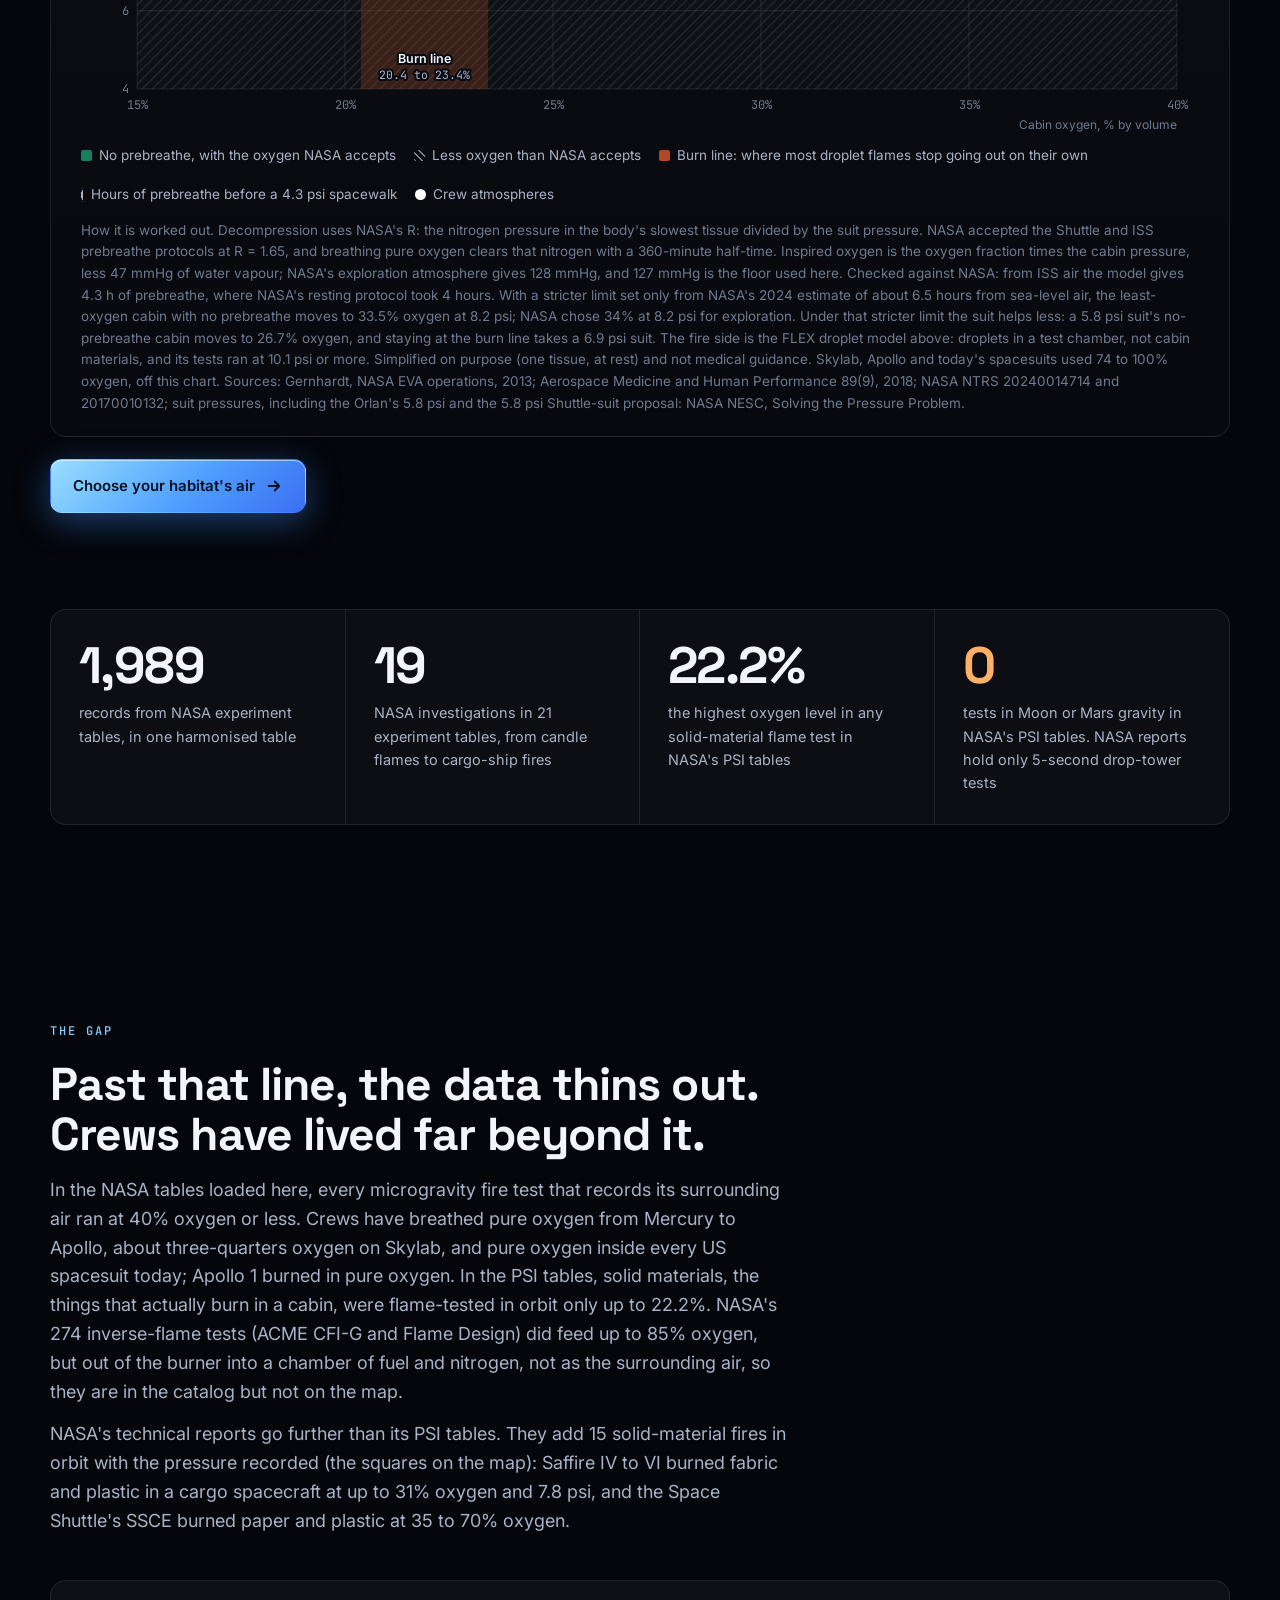
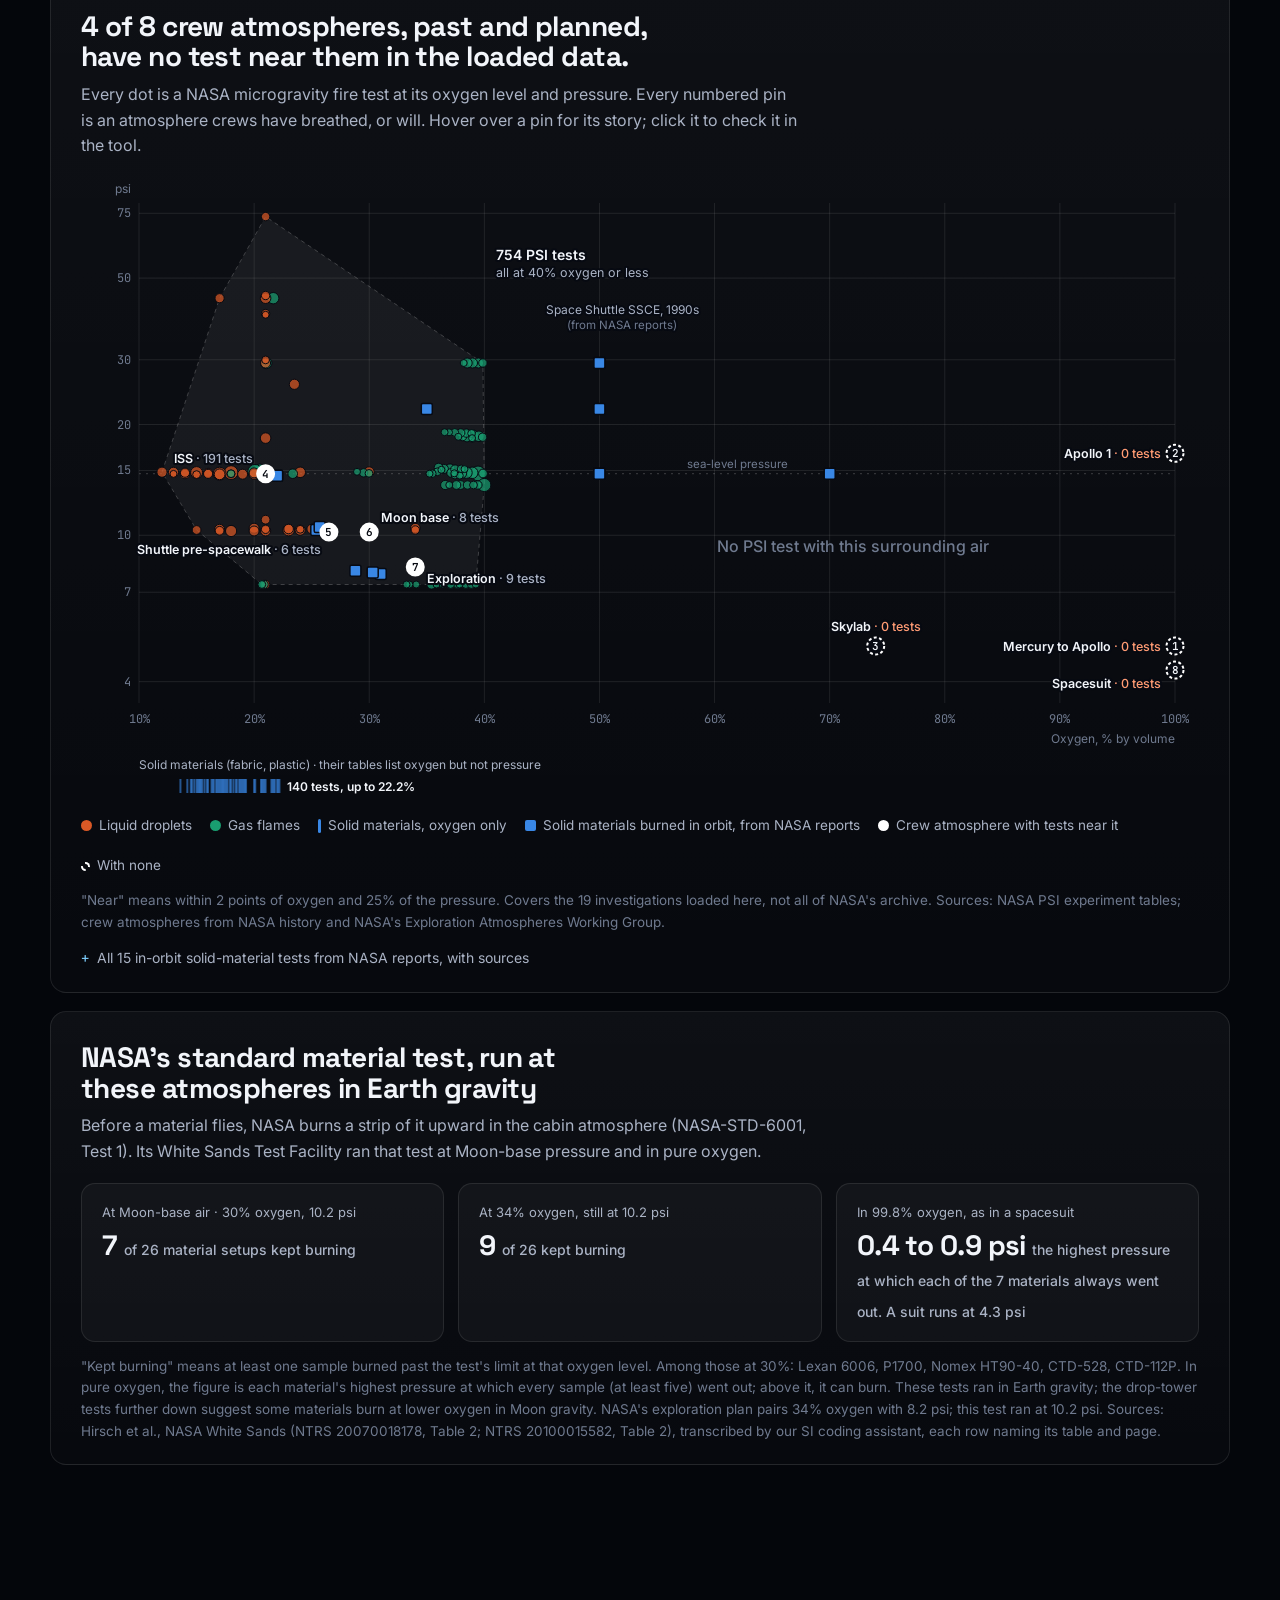
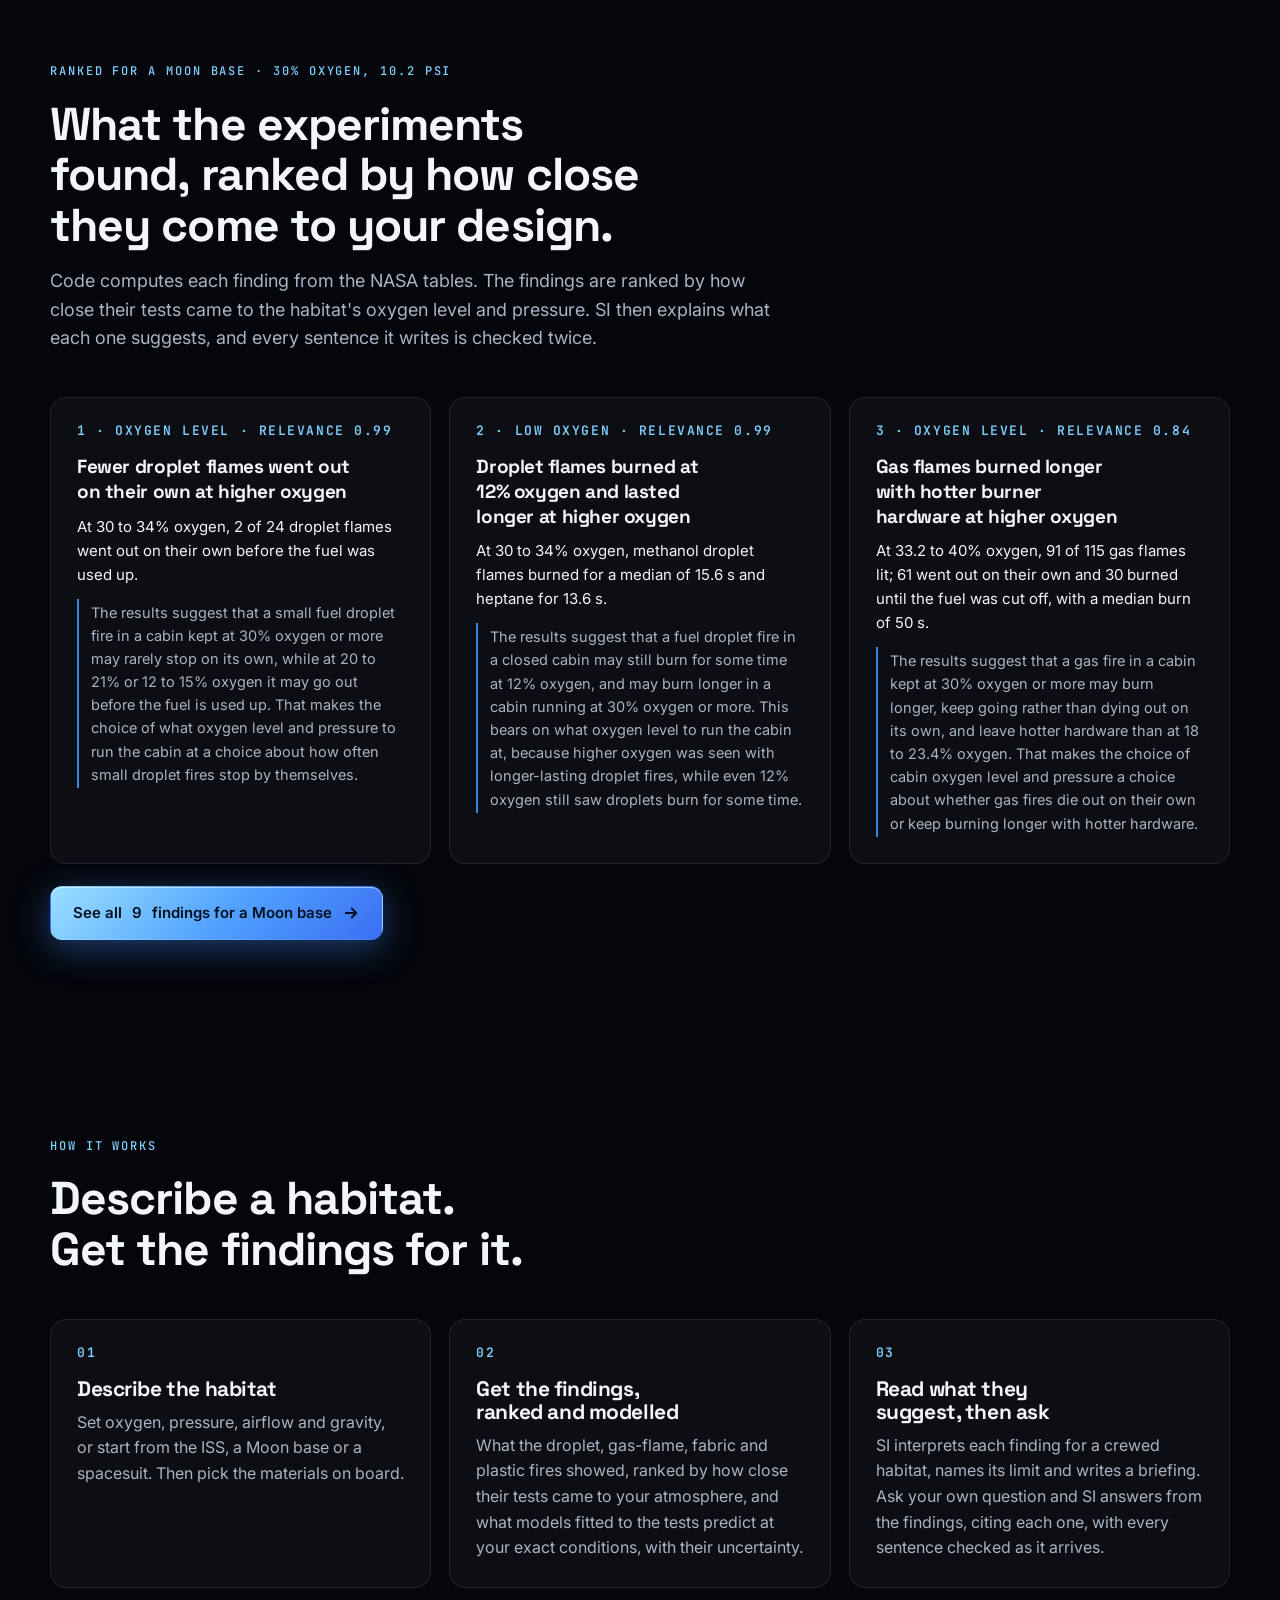
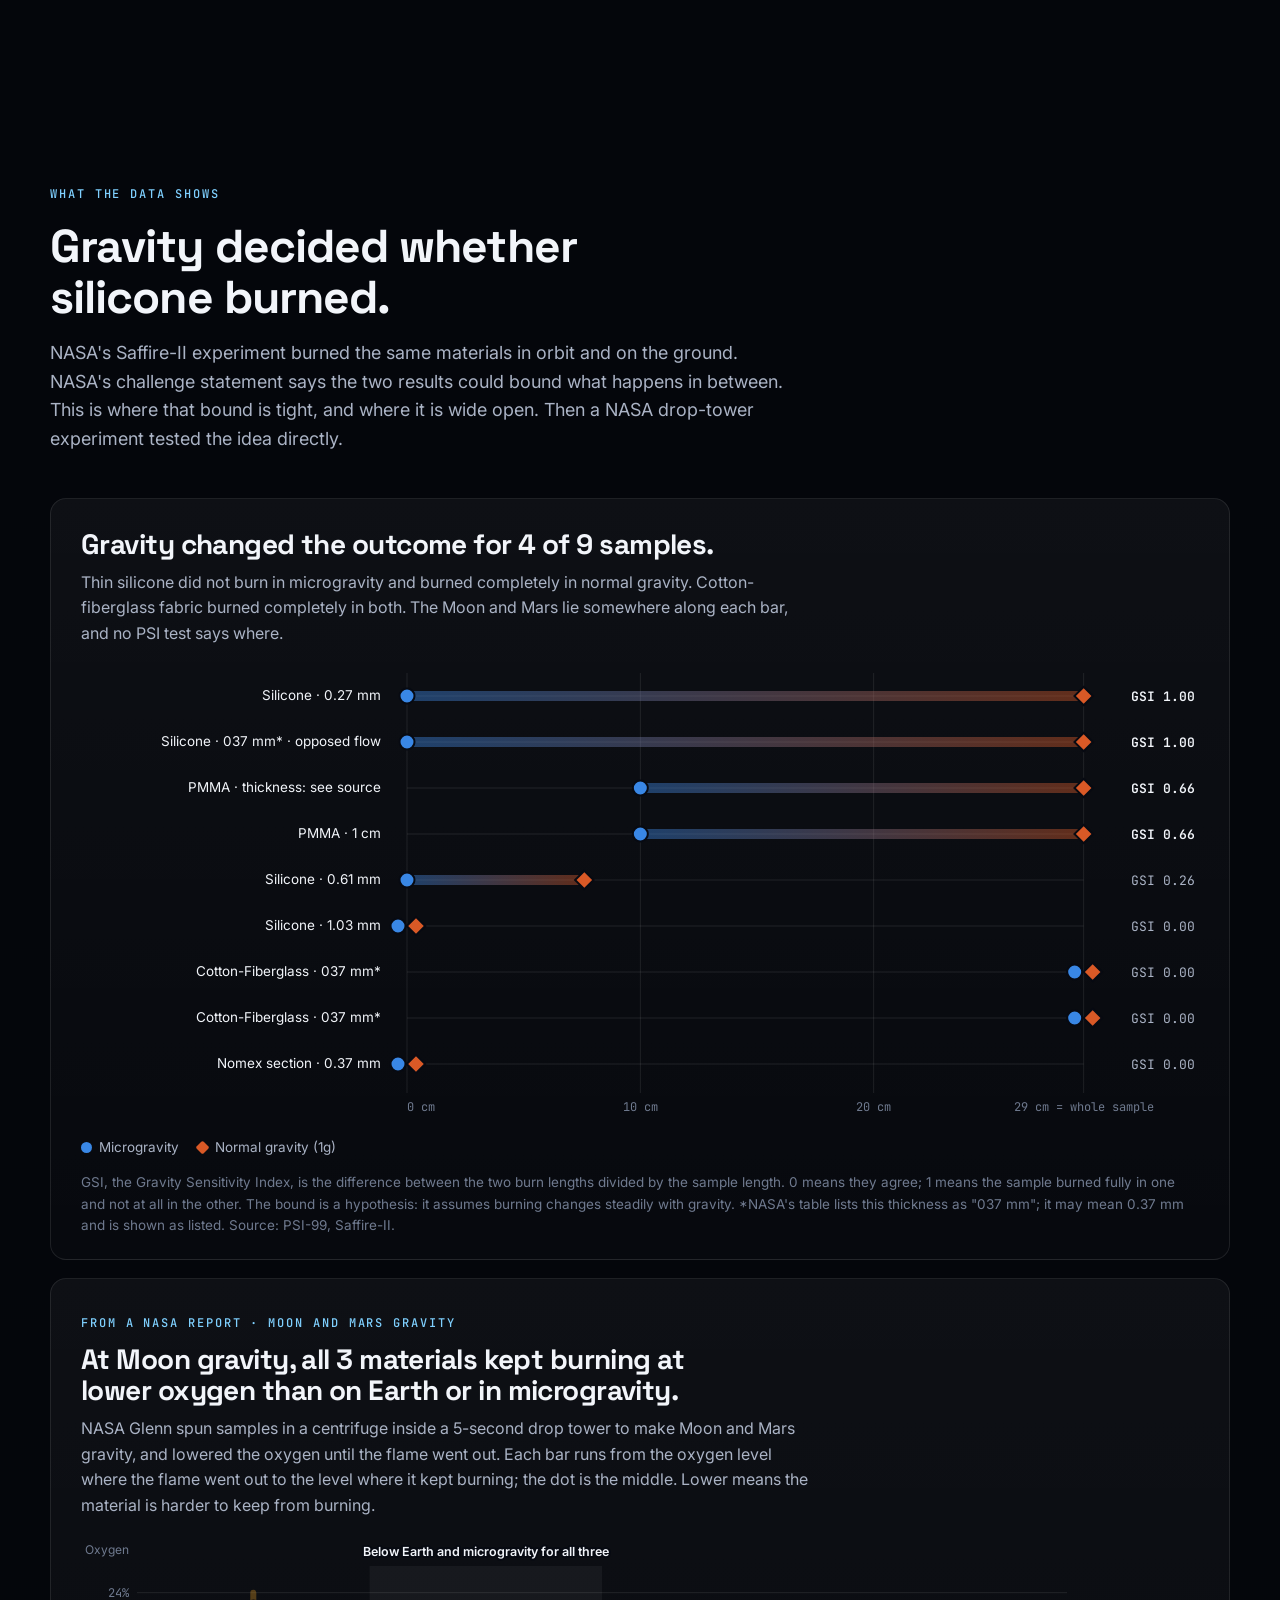
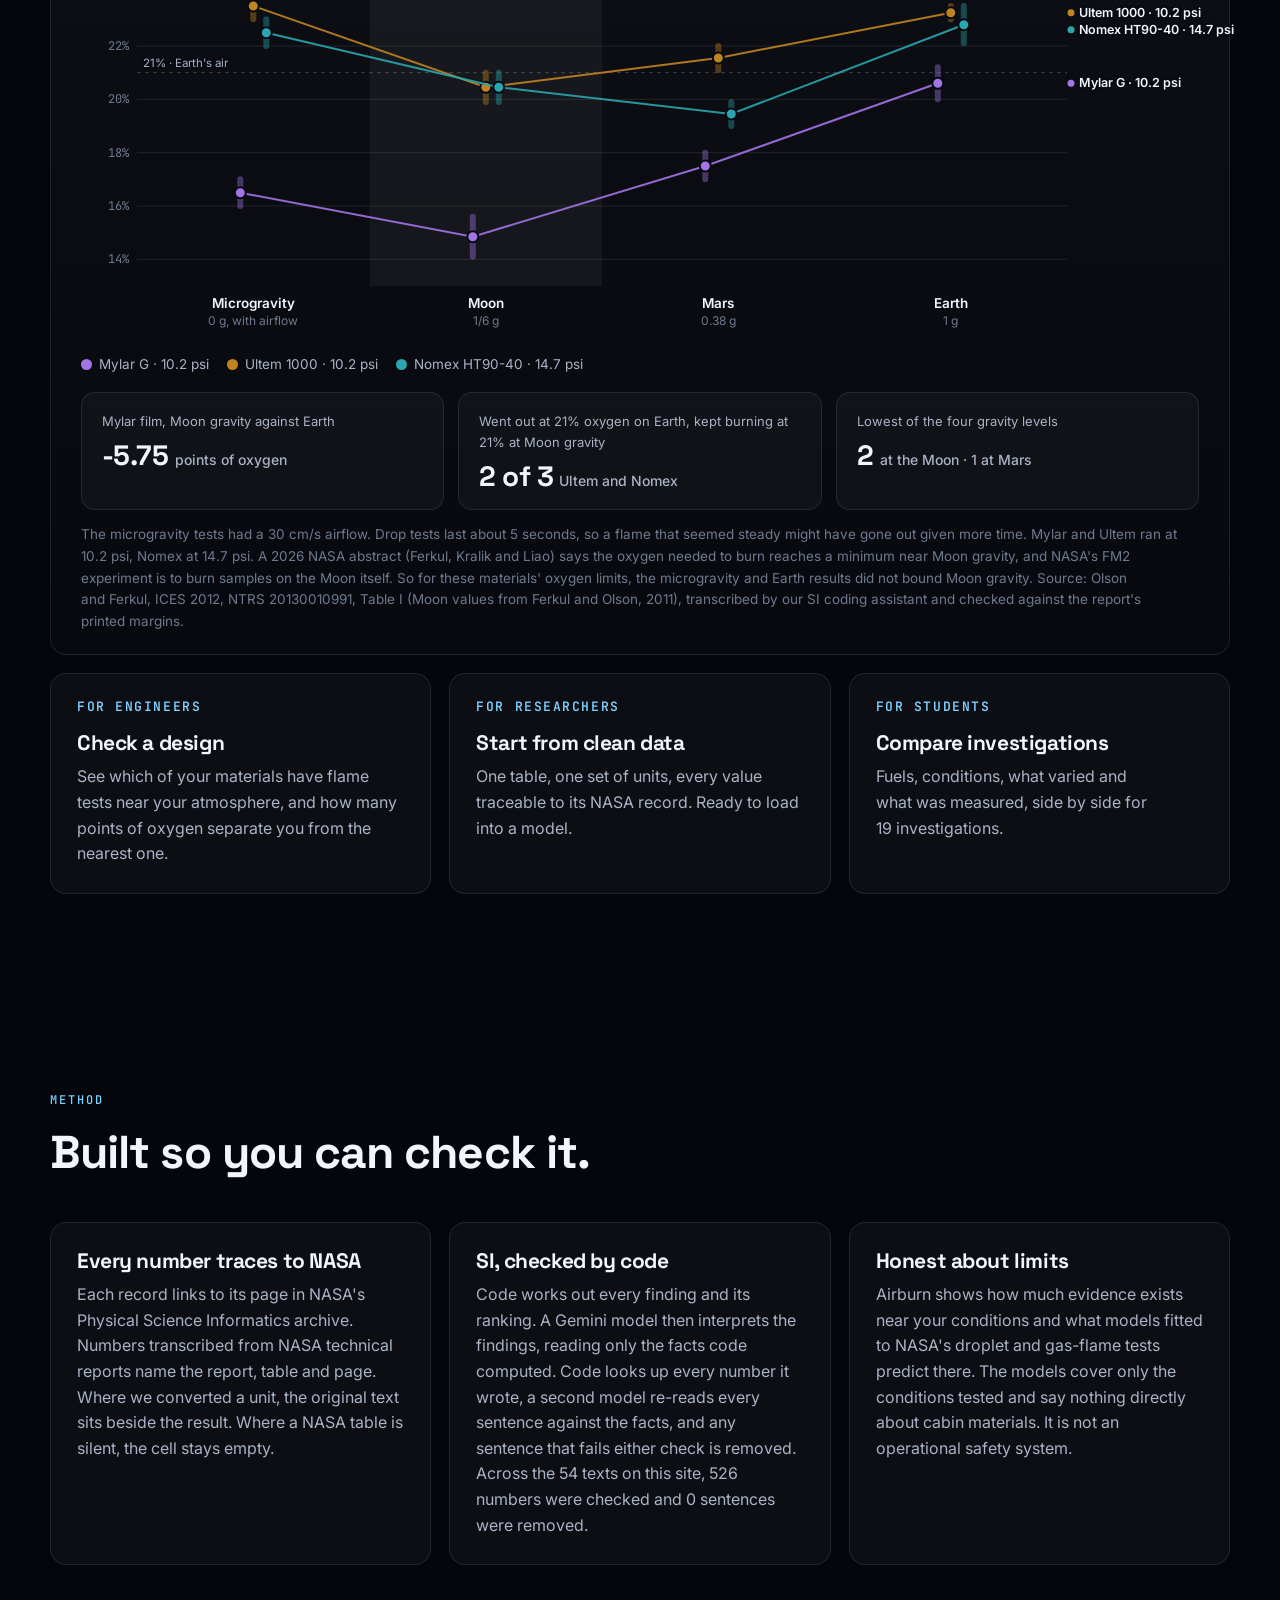
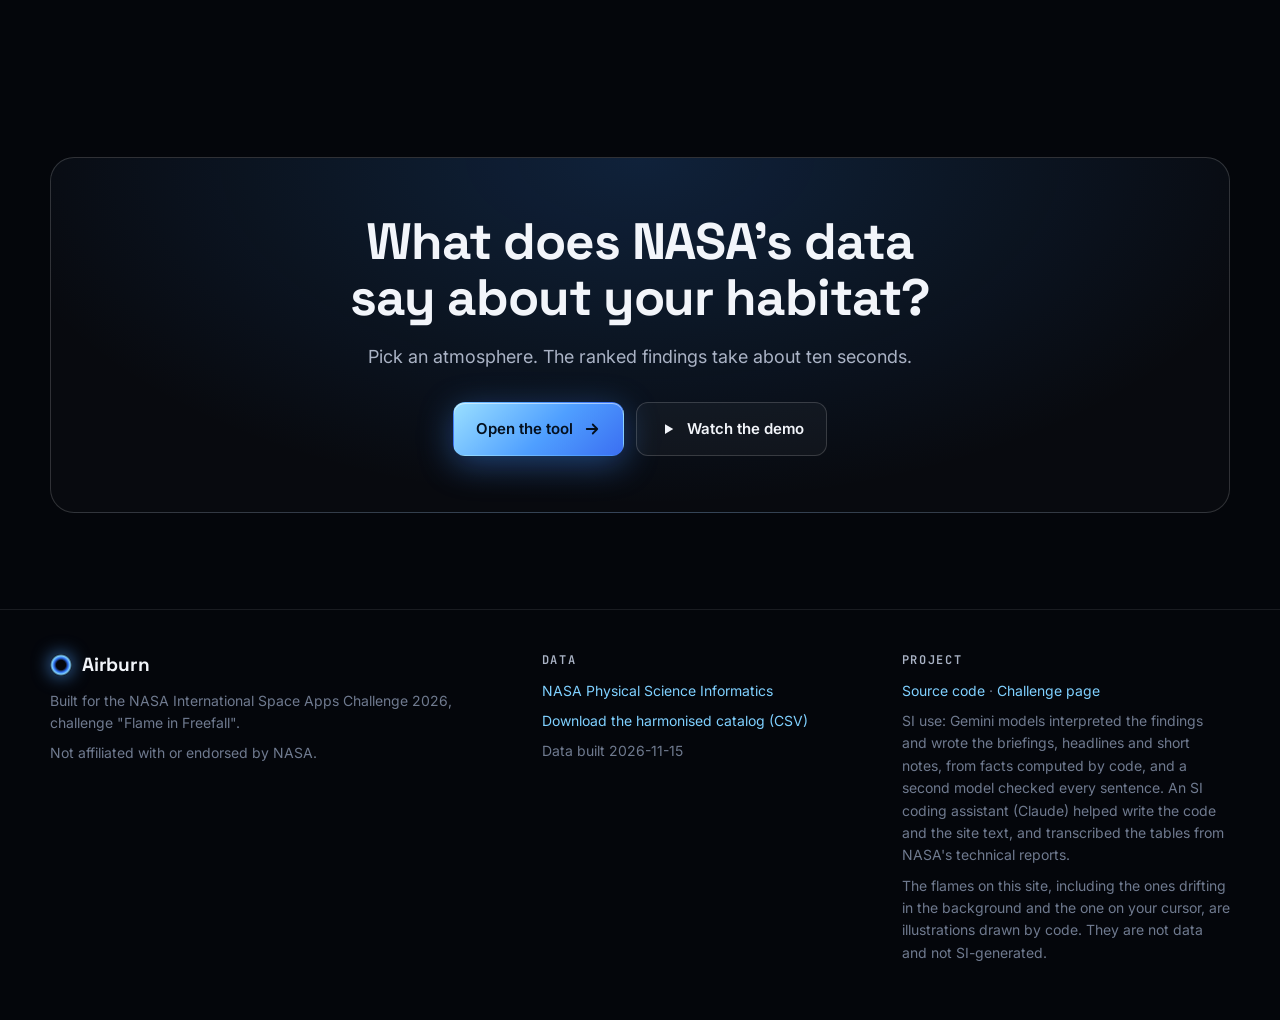
==== commit d290c569: "Publish the narrated demo video on the site and turn on the Watch the demo buttons Co-Authored-By: C" ====
--- a/docs/index.html
+++ b/docs/index.html
@@ -12,7 +12,7 @@
 <link rel="preconnect" href="https://fonts.googleapis.com">
 <link rel="preconnect" href="https://fonts.gstatic.com" crossorigin>
 <link href="https://fonts.googleapis.com/css2?family=Inter:wght@400;500;600&family=JetBrains+Mono:wght@500;600&family=Space+Grotesk:wght@500;600;700&display=swap" rel="stylesheet">
-<link rel="stylesheet" href="assets/style.css?v=20261115p">
+<link rel="stylesheet" href="assets/style.css?v=20261115q">
 </head>
 <body>
 <div class="backdrop" aria-hidden="true"><canvas id="stars"></canvas></div>
@@ -278,13 +278,13 @@
   </div>
 </footer>
 
-<script src="assets/config.js?v=20261115p"></script>
-<script src="assets/data.js?v=20261115p"></script>
-<script src="assets/logic.js?v=20261115p"></script>
-<script src="assets/charts.js?v=20261115p"></script>
-<script src="assets/models.js?v=20261115p"></script>
-<script src="assets/flame.js?v=20261115p"></script>
-<script src="assets/replay.js?v=20261115p"></script>
+<script src="assets/config.js?v=20261115q"></script>
+<script src="assets/data.js?v=20261115q"></script>
+<script src="assets/logic.js?v=20261115q"></script>
+<script src="assets/charts.js?v=20261115q"></script>
+<script src="assets/models.js?v=20261115q"></script>
+<script src="assets/flame.js?v=20261115q"></script>
+<script src="assets/replay.js?v=20261115q"></script>
 <script>
 (function () {
   const FF = window.FF, L = window.FF_LINKS;
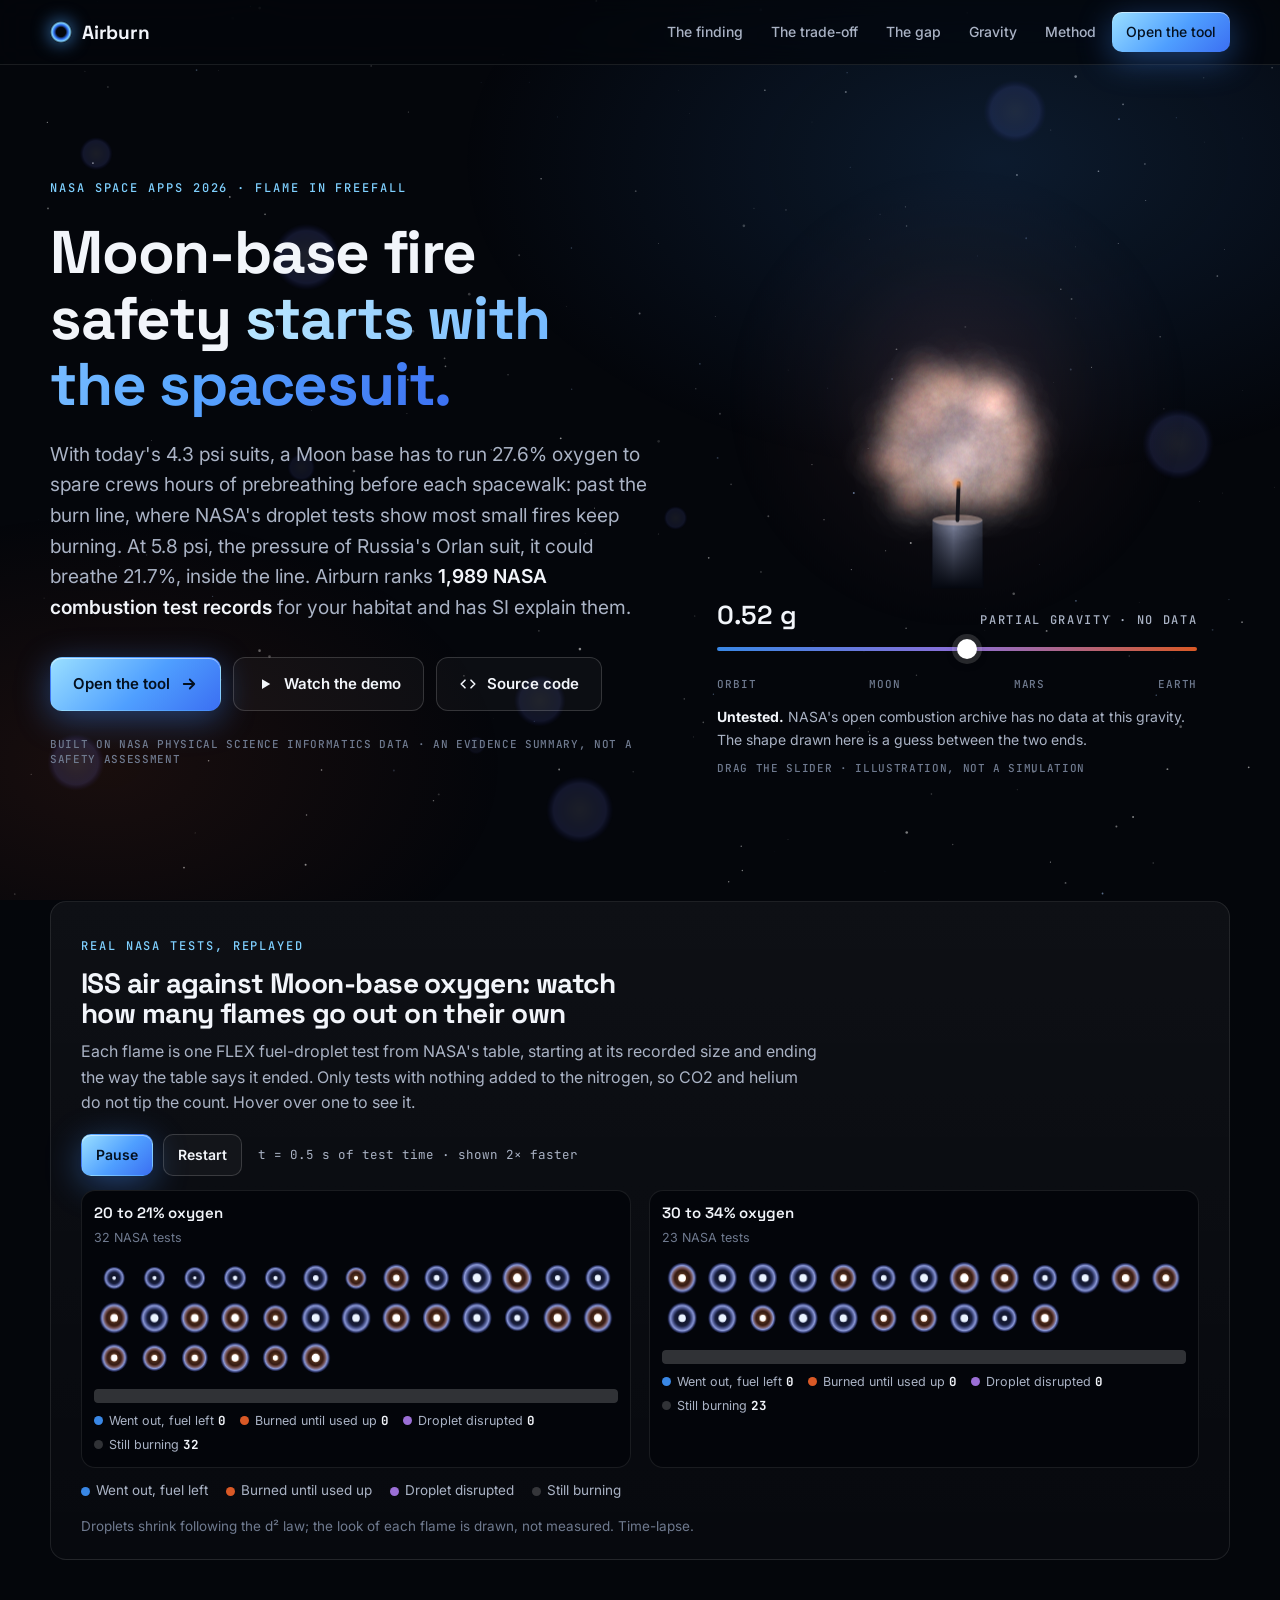
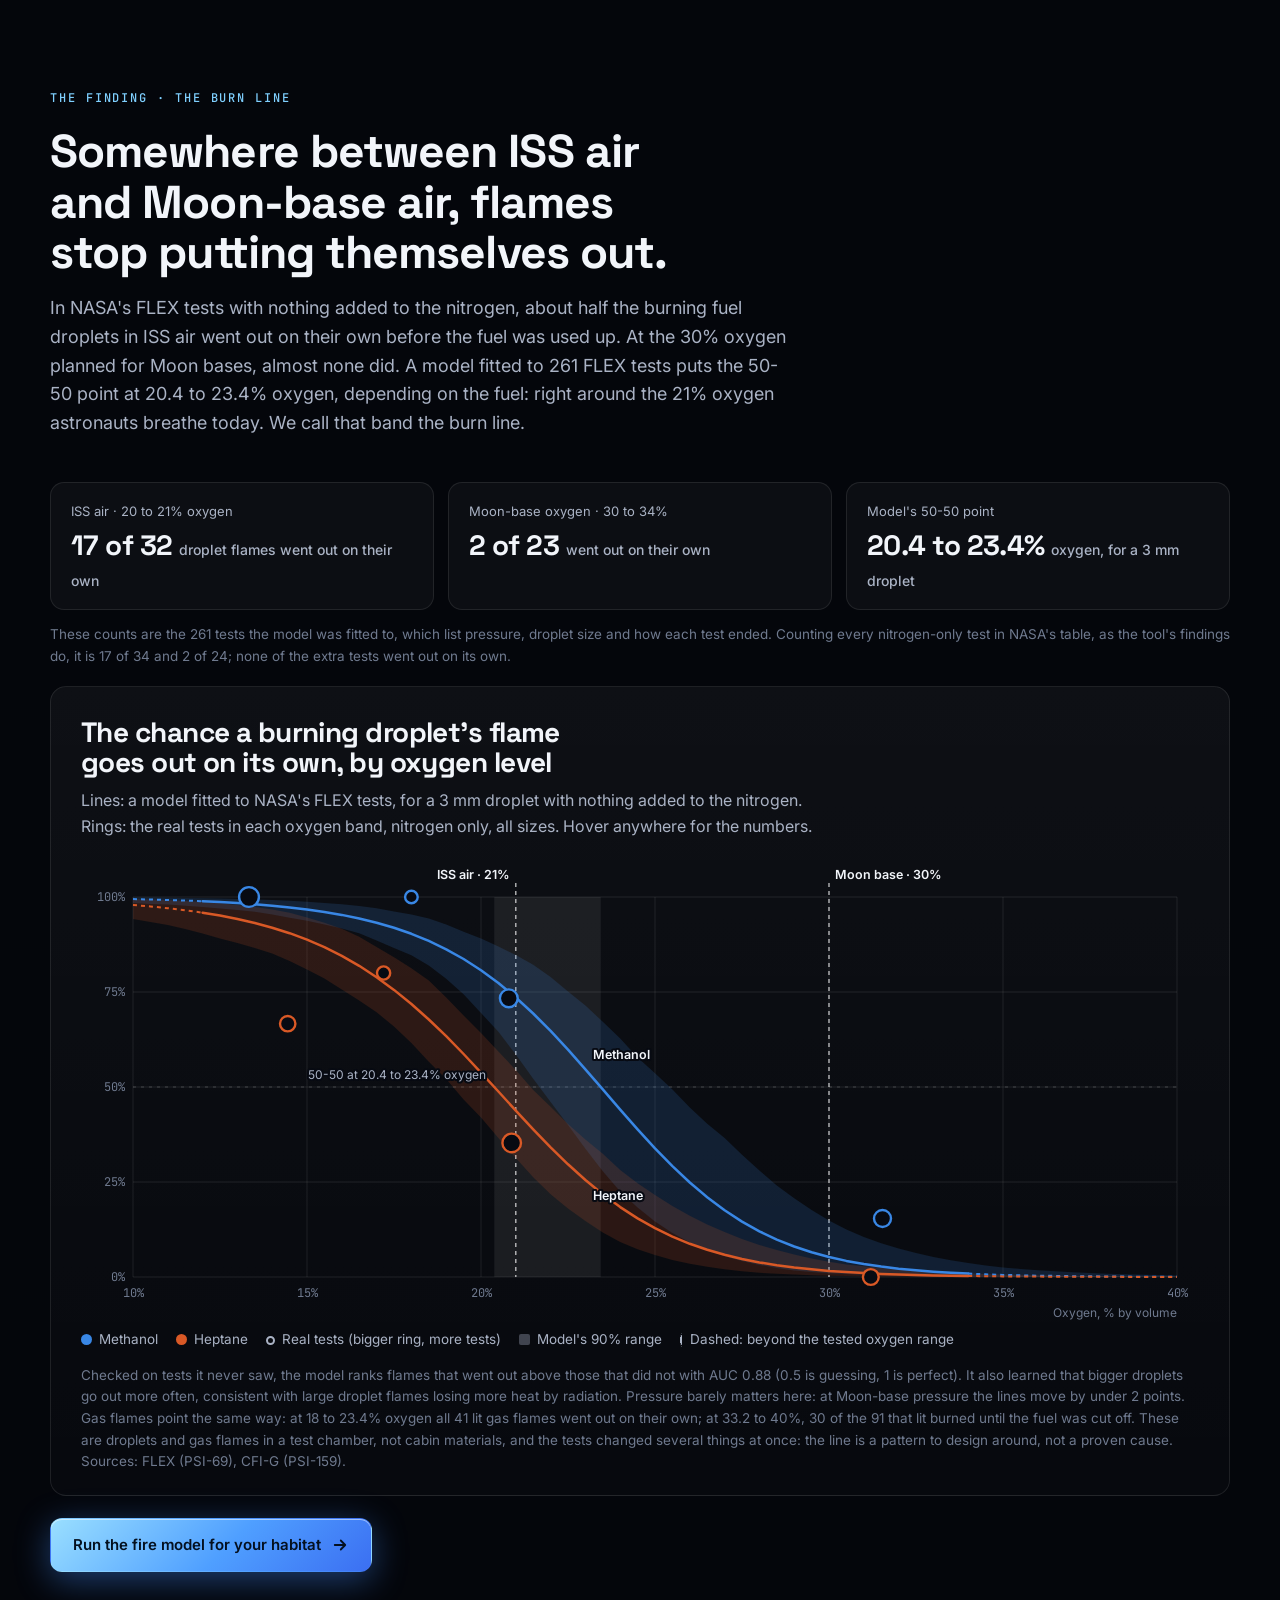
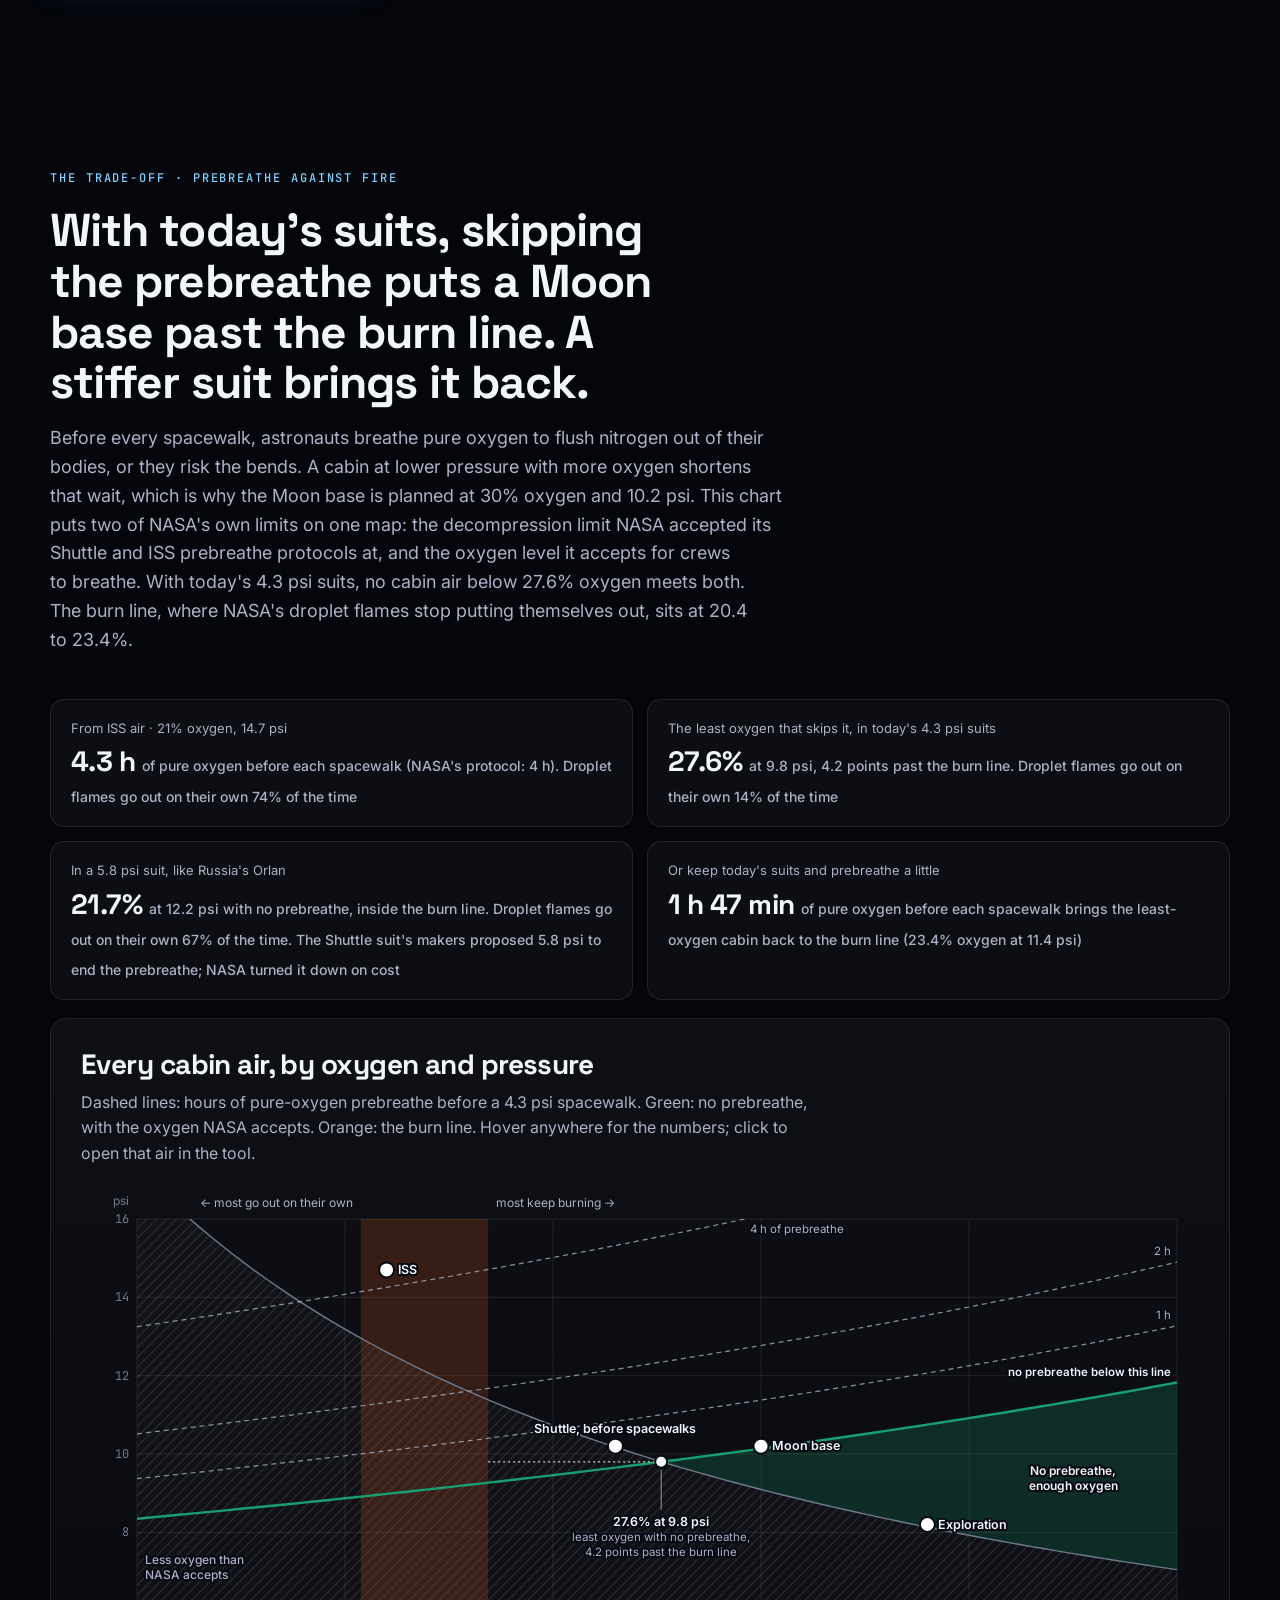
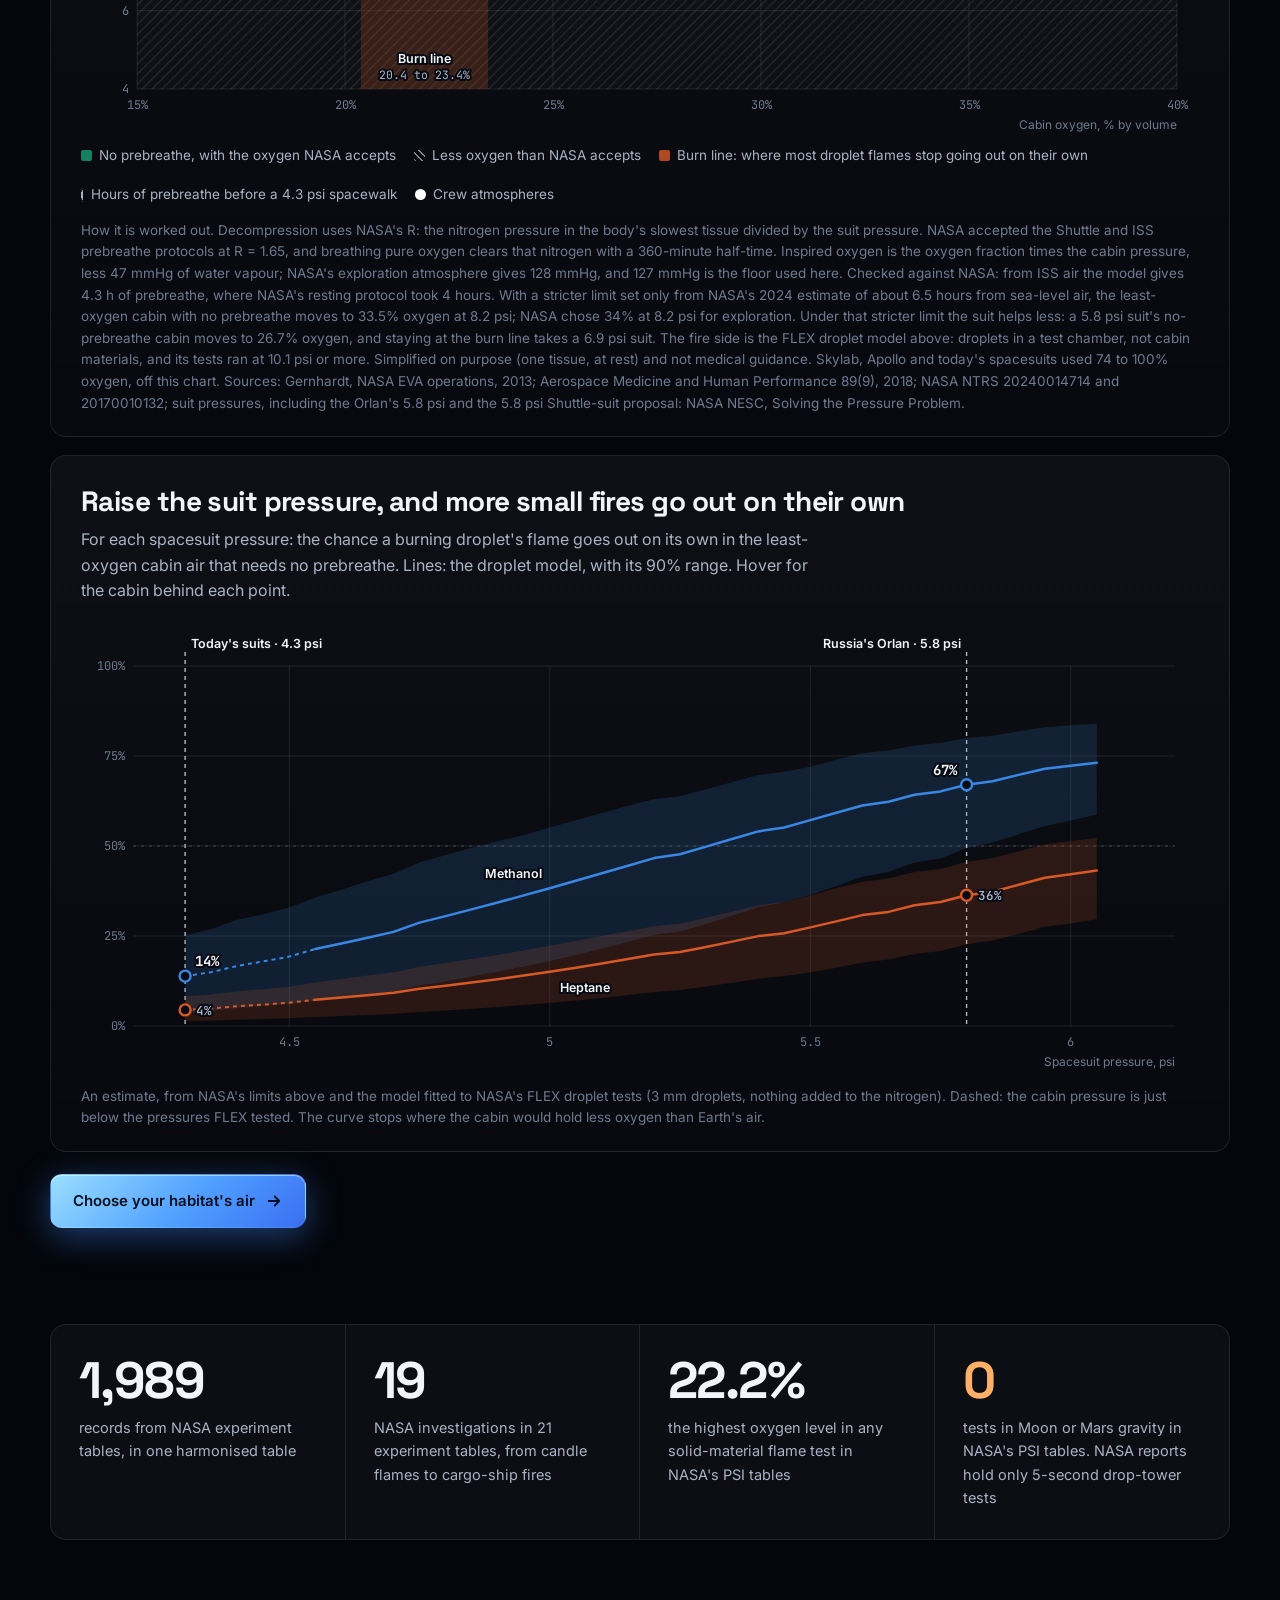
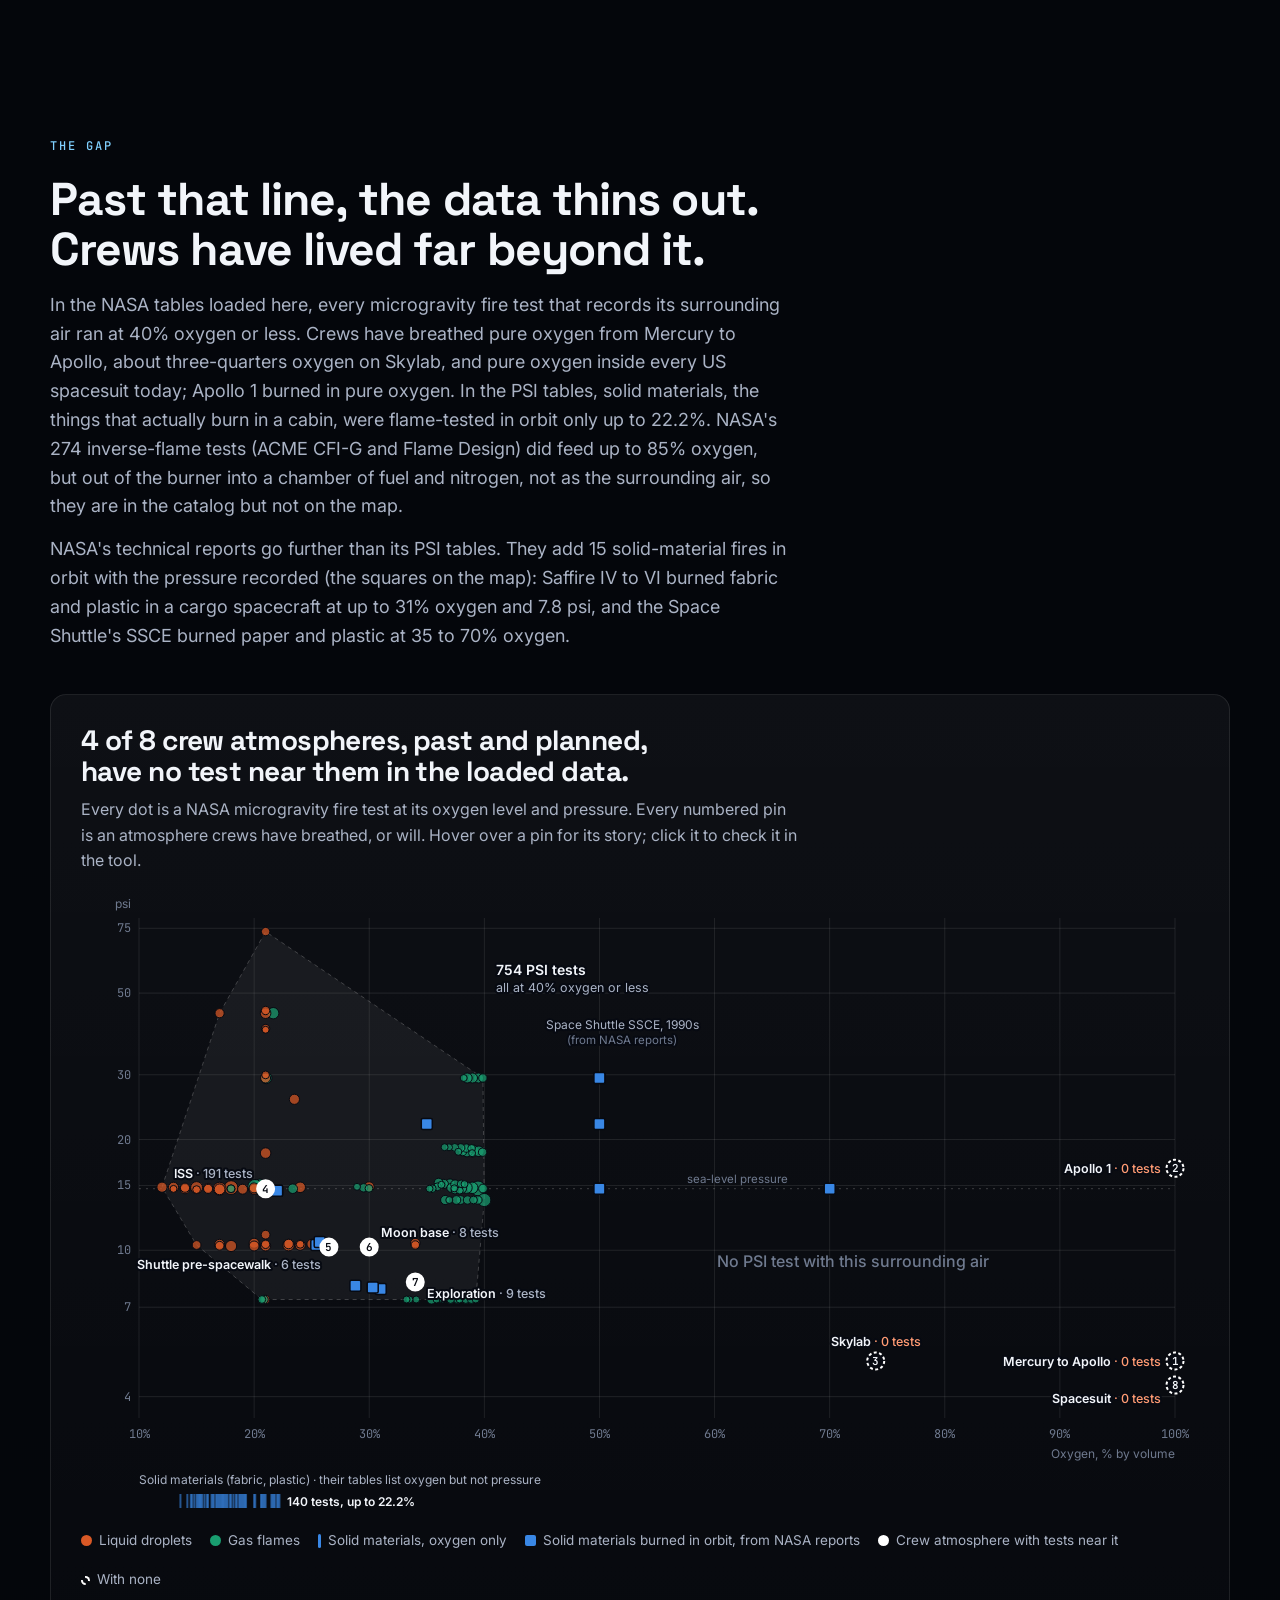
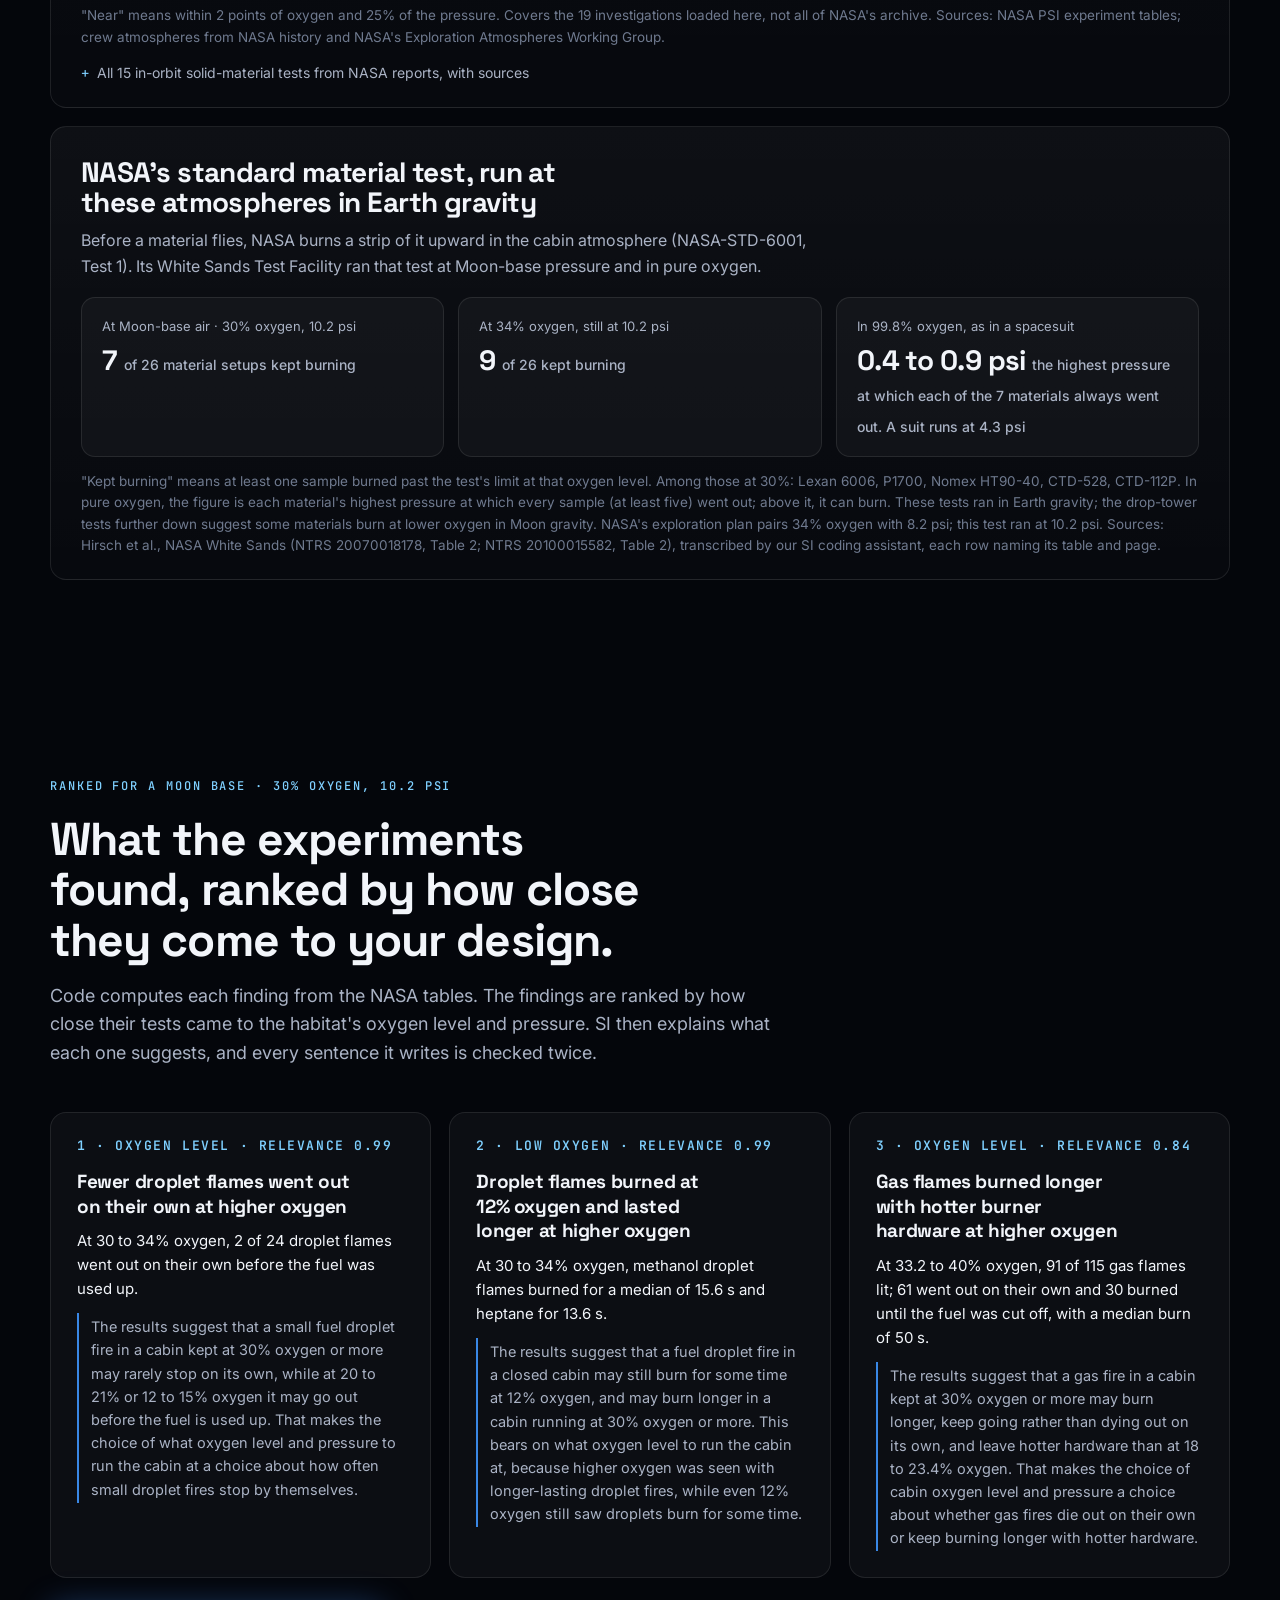
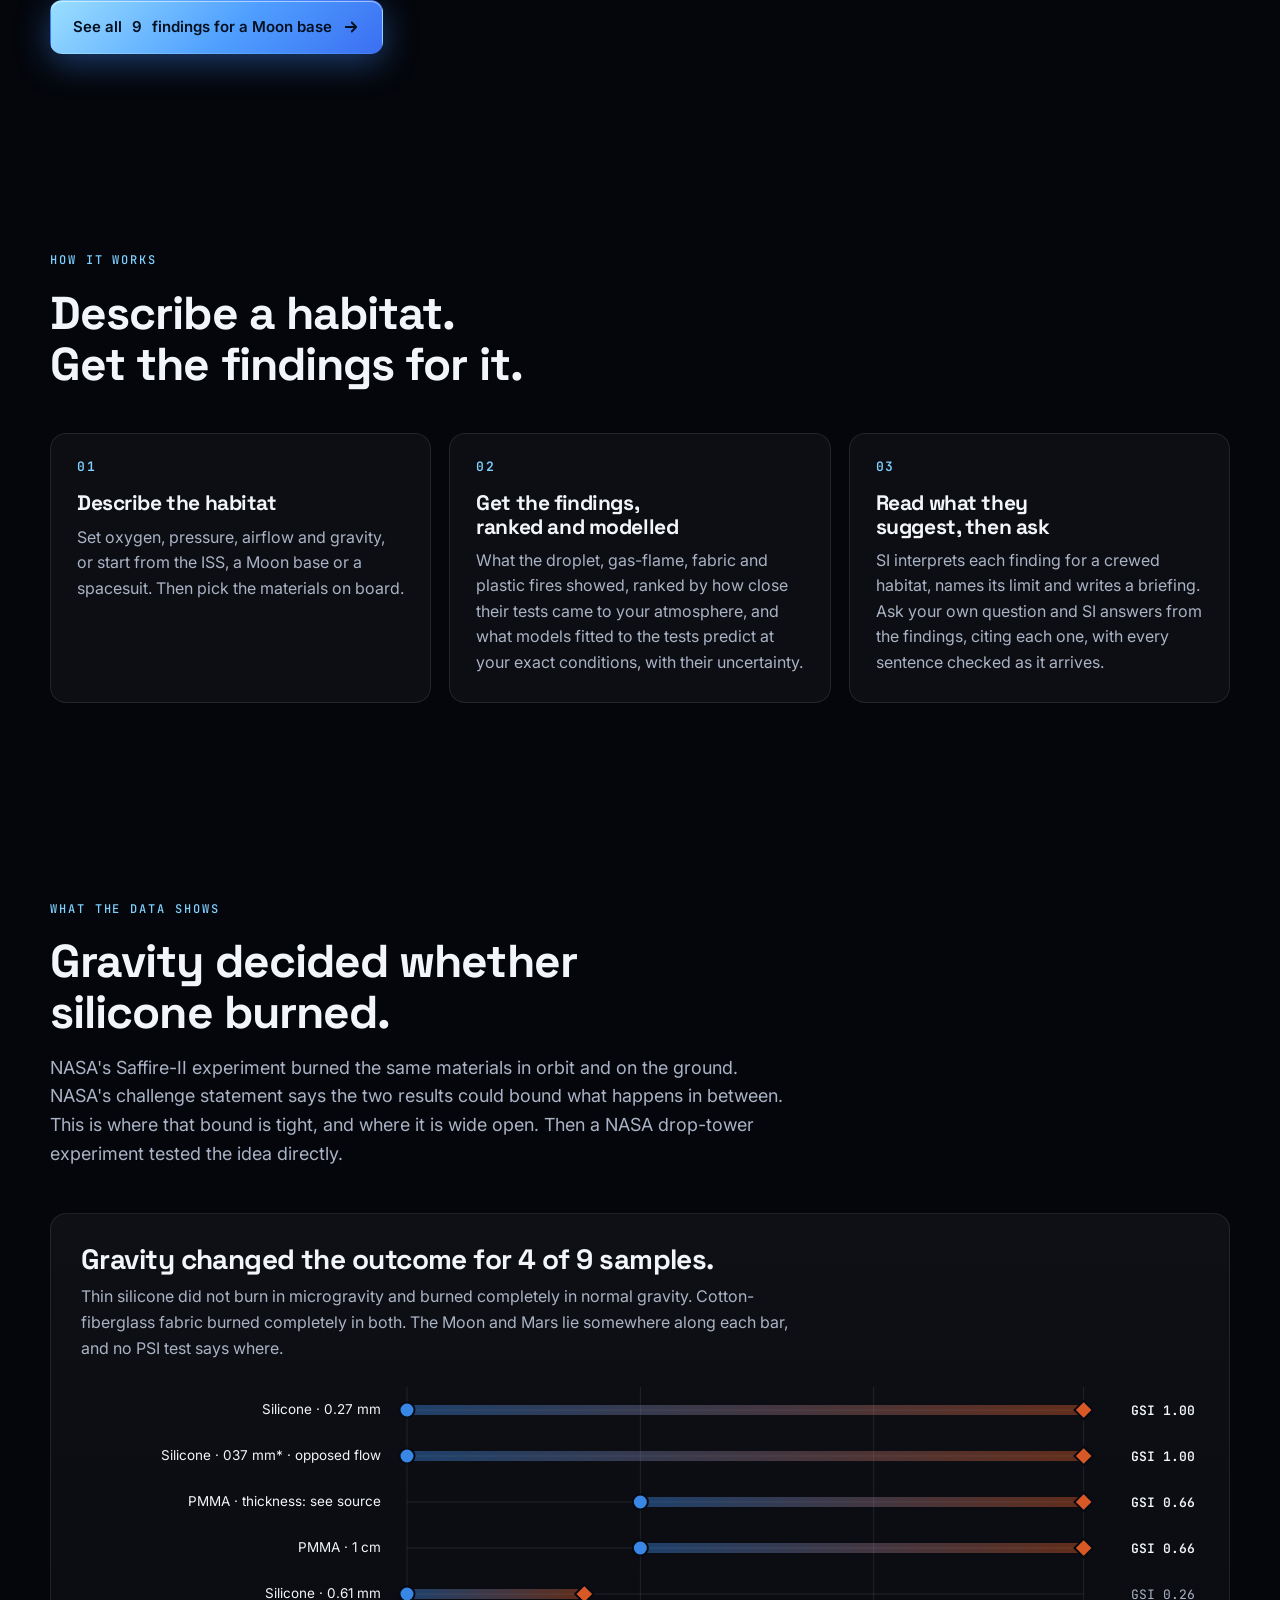
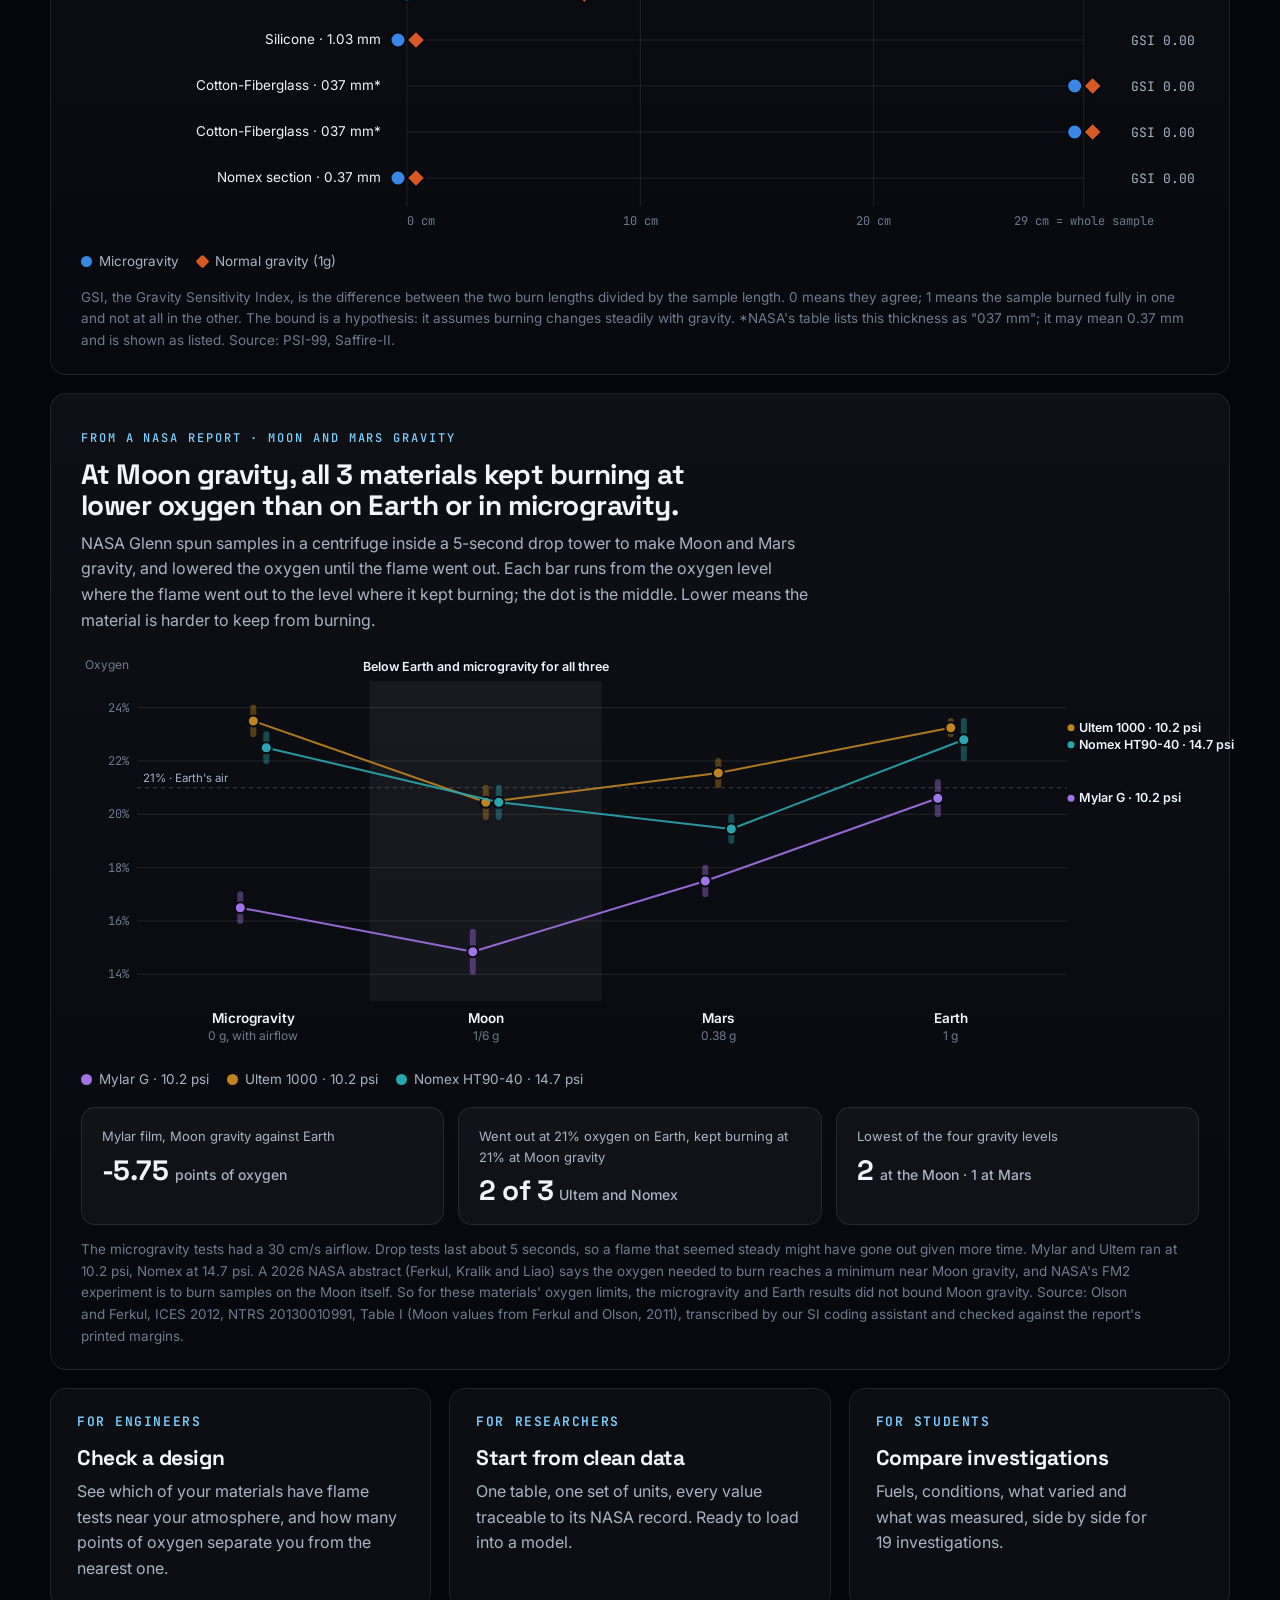
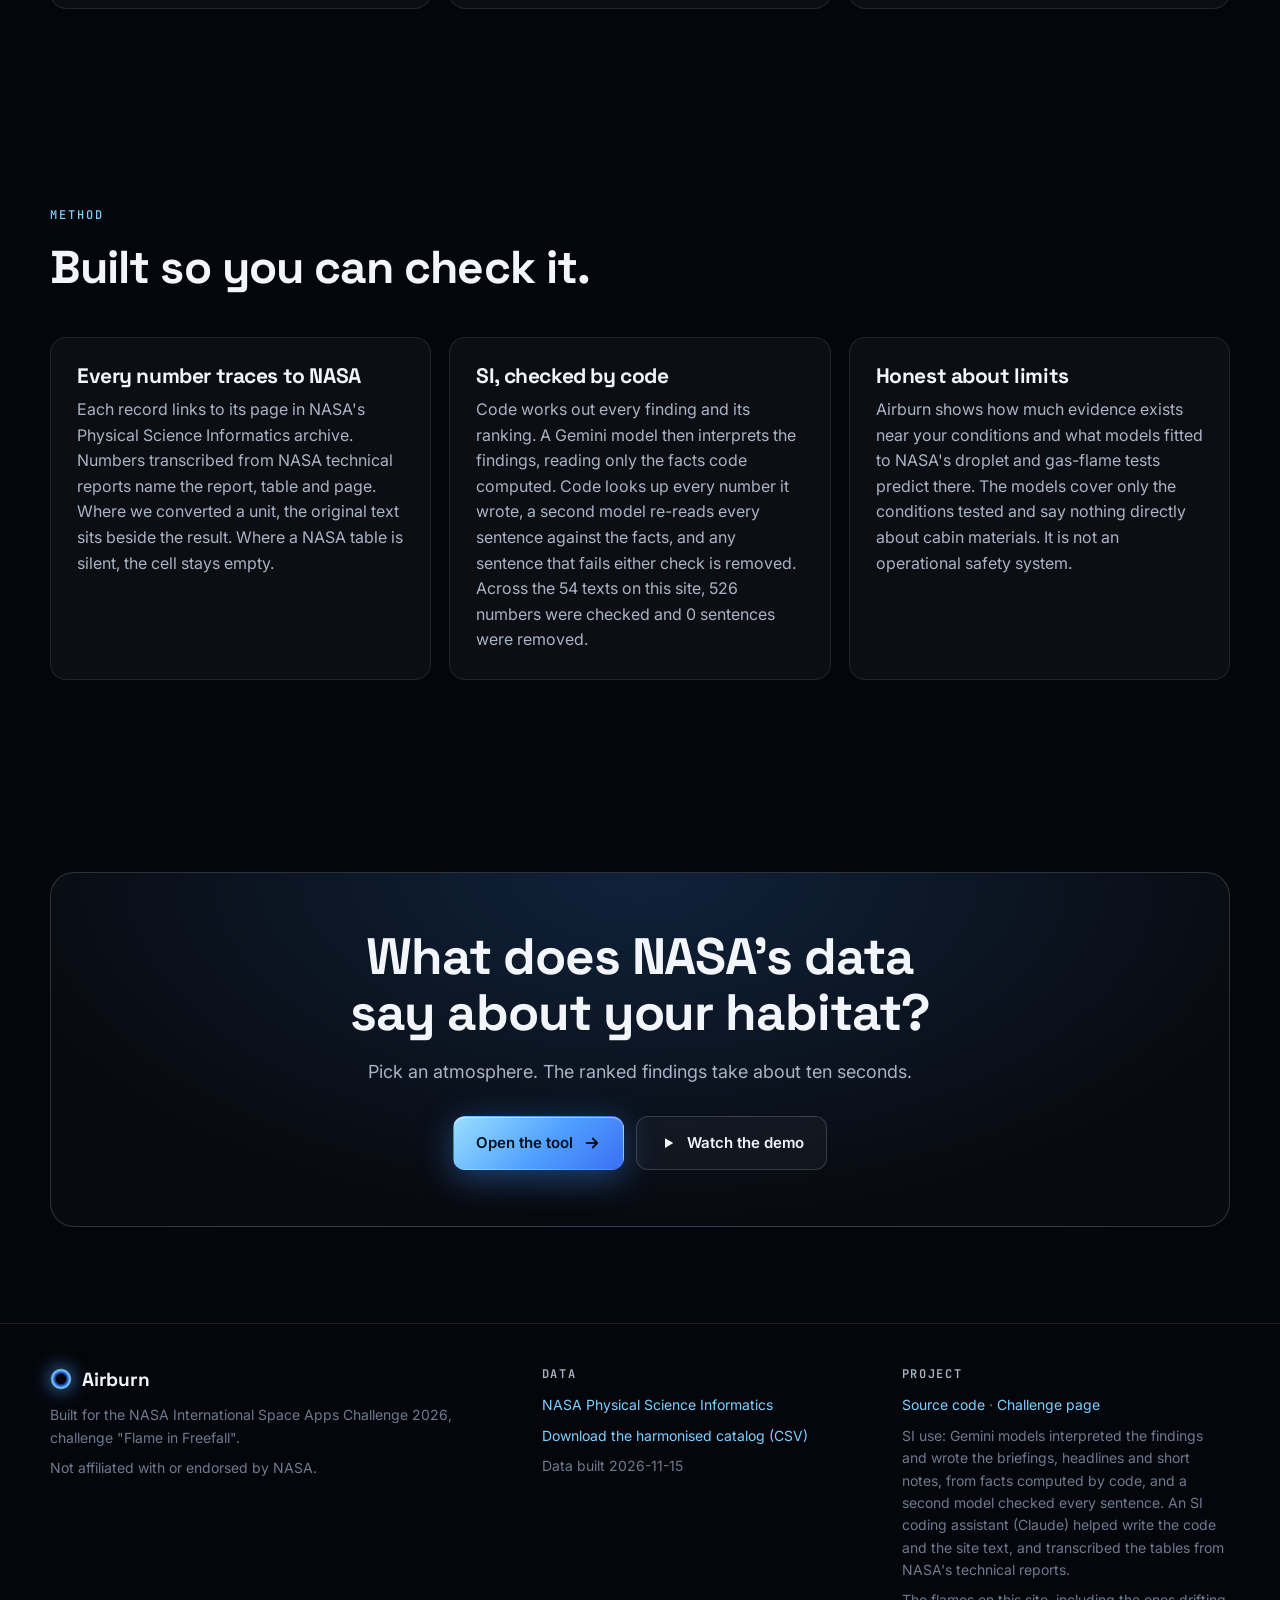
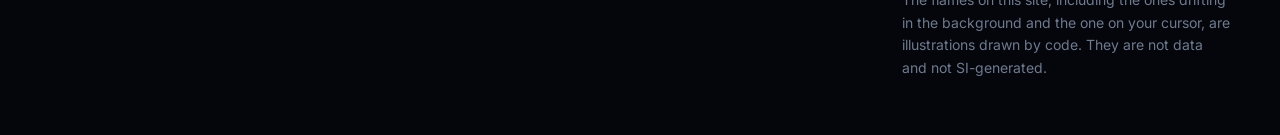
==== commit 1d1002df: "Home page: the suit curve, fire odds at the no-prebreathe cabin by suit pressure; video metadata nam" ====
--- a/docs/index.html
+++ b/docs/index.html
@@ -12,7 +12,7 @@
 <link rel="preconnect" href="https://fonts.googleapis.com">
 <link rel="preconnect" href="https://fonts.gstatic.com" crossorigin>
 <link href="https://fonts.googleapis.com/css2?family=Inter:wght@400;500;600&family=JetBrains+Mono:wght@500;600&family=Space+Grotesk:wght@500;600;700&display=swap" rel="stylesheet">
-<link rel="stylesheet" href="assets/style.css?v=20261115q">
+<link rel="stylesheet" href="assets/style.css?v=20261115r">
 </head>
 <body>
 <div class="backdrop" aria-hidden="true"><canvas id="stars"></canvas></div>
@@ -121,6 +121,12 @@
       <div id="air-legend"></div>
       <p class="note">How it is worked out. Decompression uses NASA's R: the nitrogen pressure in the body's slowest tissue divided by the suit pressure. NASA accepted the Shuttle and ISS prebreathe protocols at R = 1.65, and breathing pure oxygen clears that nitrogen with a 360-minute half-time. Inspired oxygen is the oxygen fraction times the cabin pressure, less 47 mmHg of water vapour; NASA's exploration atmosphere gives 128 mmHg, and 127 mmHg is the floor used here. Checked against NASA: from ISS air the model gives <span data-a="iss"></span> of prebreathe, where NASA's resting protocol took 4 hours. With a stricter limit set only from NASA's 2024 estimate of about 6.5 hours from sea-level air, the least-oxygen cabin with no prebreathe moves to <span data-a="strict"></span> oxygen at <span data-a="strictp"></span> psi; NASA chose 34% at 8.2 psi for exploration. Under that stricter limit the suit helps less: a 5.8 psi suit's no-prebreathe cabin moves to <span data-a="orlstrict"></span> oxygen, and staying at the burn line takes a <span data-a="suitstrict"></span> psi suit. The fire side is the FLEX droplet model above: droplets in a test chamber, not cabin materials, and its tests ran at 10.1 psi or more. Simplified on purpose (one tissue, at rest) and not medical guidance. Skylab, Apollo and today's spacesuits used 74 to 100% oxygen, off this chart. Sources: Gernhardt, NASA EVA operations, 2013; Aerospace Medicine and Human Performance 89(9), 2018; NASA NTRS 20240014714 and 20170010132; suit pressures, including the Orlan's 5.8 psi and the 5.8 psi Shuttle-suit proposal: NASA NESC, Solving the Pressure Problem.</p>
     </div>
+    <div class="figure reveal" style="margin-top:18px">
+      <h3>Raise the suit pressure, and more small fires go out on their own</h3>
+      <p class="sub">For each spacesuit pressure: the chance a burning droplet's flame goes out on its own in the least-oxygen cabin air that needs no prebreathe. Lines: the droplet model, with its 90% range. Hover for the cabin behind each point.</p>
+      <div id="suitcurve"></div>
+      <p class="note">An estimate, from NASA's limits above and the model fitted to NASA's FLEX droplet tests (3 mm droplets, nothing added to the nitrogen). Dashed: the cabin pressure is just below the pressures FLEX tested. The curve stops where the cabin would hold less oxygen than Earth's air.</p>
+    </div>
     <div class="cta" style="margin-top:22px"><a class="btn primary" href="tool.html?view=air">Choose your habitat's air
       <svg viewBox="0 0 24 24" fill="none" stroke="currentColor" stroke-width="2.4" stroke-linecap="round" stroke-linejoin="round"><path d="M5 12h14M13 6l6 6-6 6"/></svg></a></div>
   </div>
@@ -278,13 +284,13 @@
   </div>
 </footer>
 
-<script src="assets/config.js?v=20261115q"></script>
-<script src="assets/data.js?v=20261115q"></script>
-<script src="assets/logic.js?v=20261115q"></script>
-<script src="assets/charts.js?v=20261115q"></script>
-<script src="assets/models.js?v=20261115q"></script>
-<script src="assets/flame.js?v=20261115q"></script>
-<script src="assets/replay.js?v=20261115q"></script>
+<script src="assets/config.js?v=20261115r"></script>
+<script src="assets/data.js?v=20261115r"></script>
+<script src="assets/logic.js?v=20261115r"></script>
+<script src="assets/charts.js?v=20261115r"></script>
+<script src="assets/models.js?v=20261115r"></script>
+<script src="assets/flame.js?v=20261115r"></script>
+<script src="assets/replay.js?v=20261115r"></script>
 <script>
 (function () {
   const FF = window.FF, L = window.FF_LINKS;
@@ -432,6 +438,7 @@
     const go = (o, p) => { location.href = `tool.html?view=air&o2=${o}&p=${p}`; };
     FFCharts.airChart(document.getElementById("airchart"), FF, { onPin: (id) => { const a = L.ATMOS.find((y) => y.id === id); go(a.o2, a.p); }, onPick: go });
   });
+  safe(() => { FFCharts.suitCurve(document.getElementById("suitcurve"), FF); }); // the suit curve: the same limits and model, by suit pressure
   reveal(); // the cards drawn above
 })();
 </script>
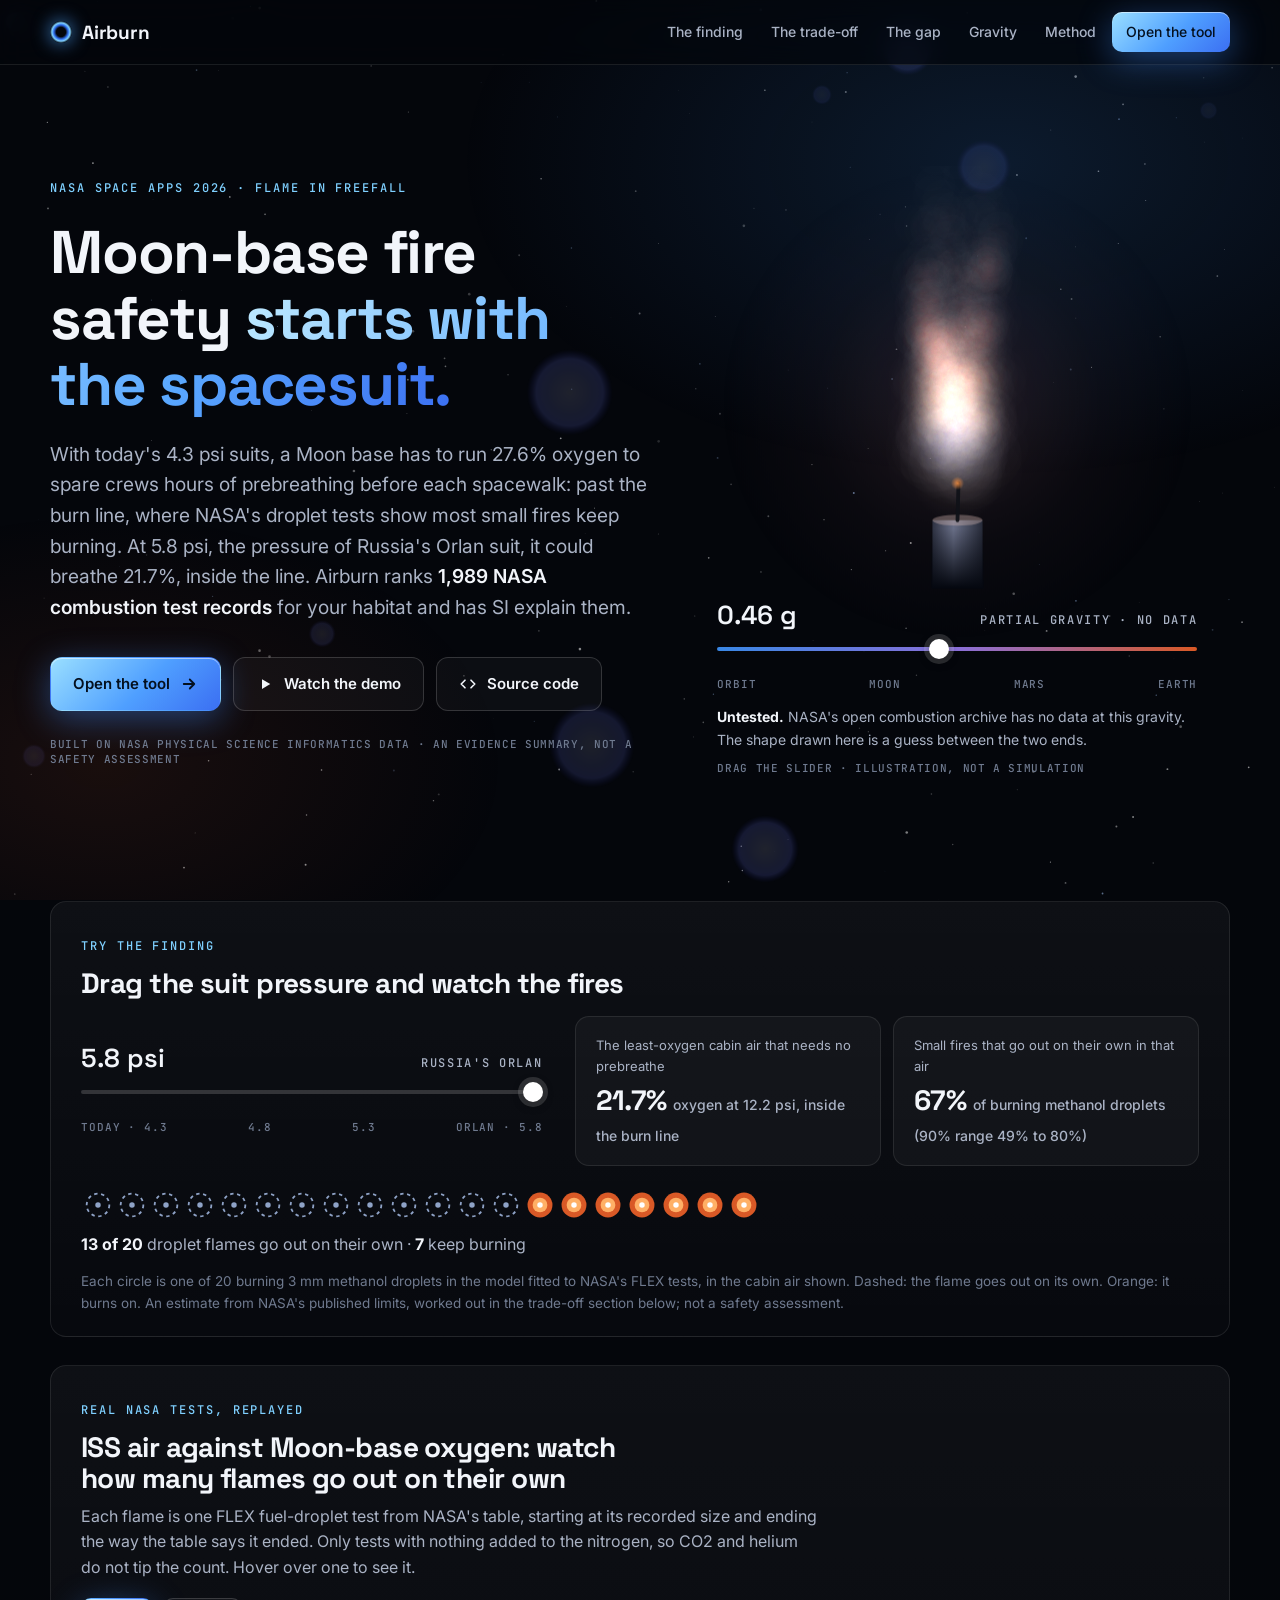
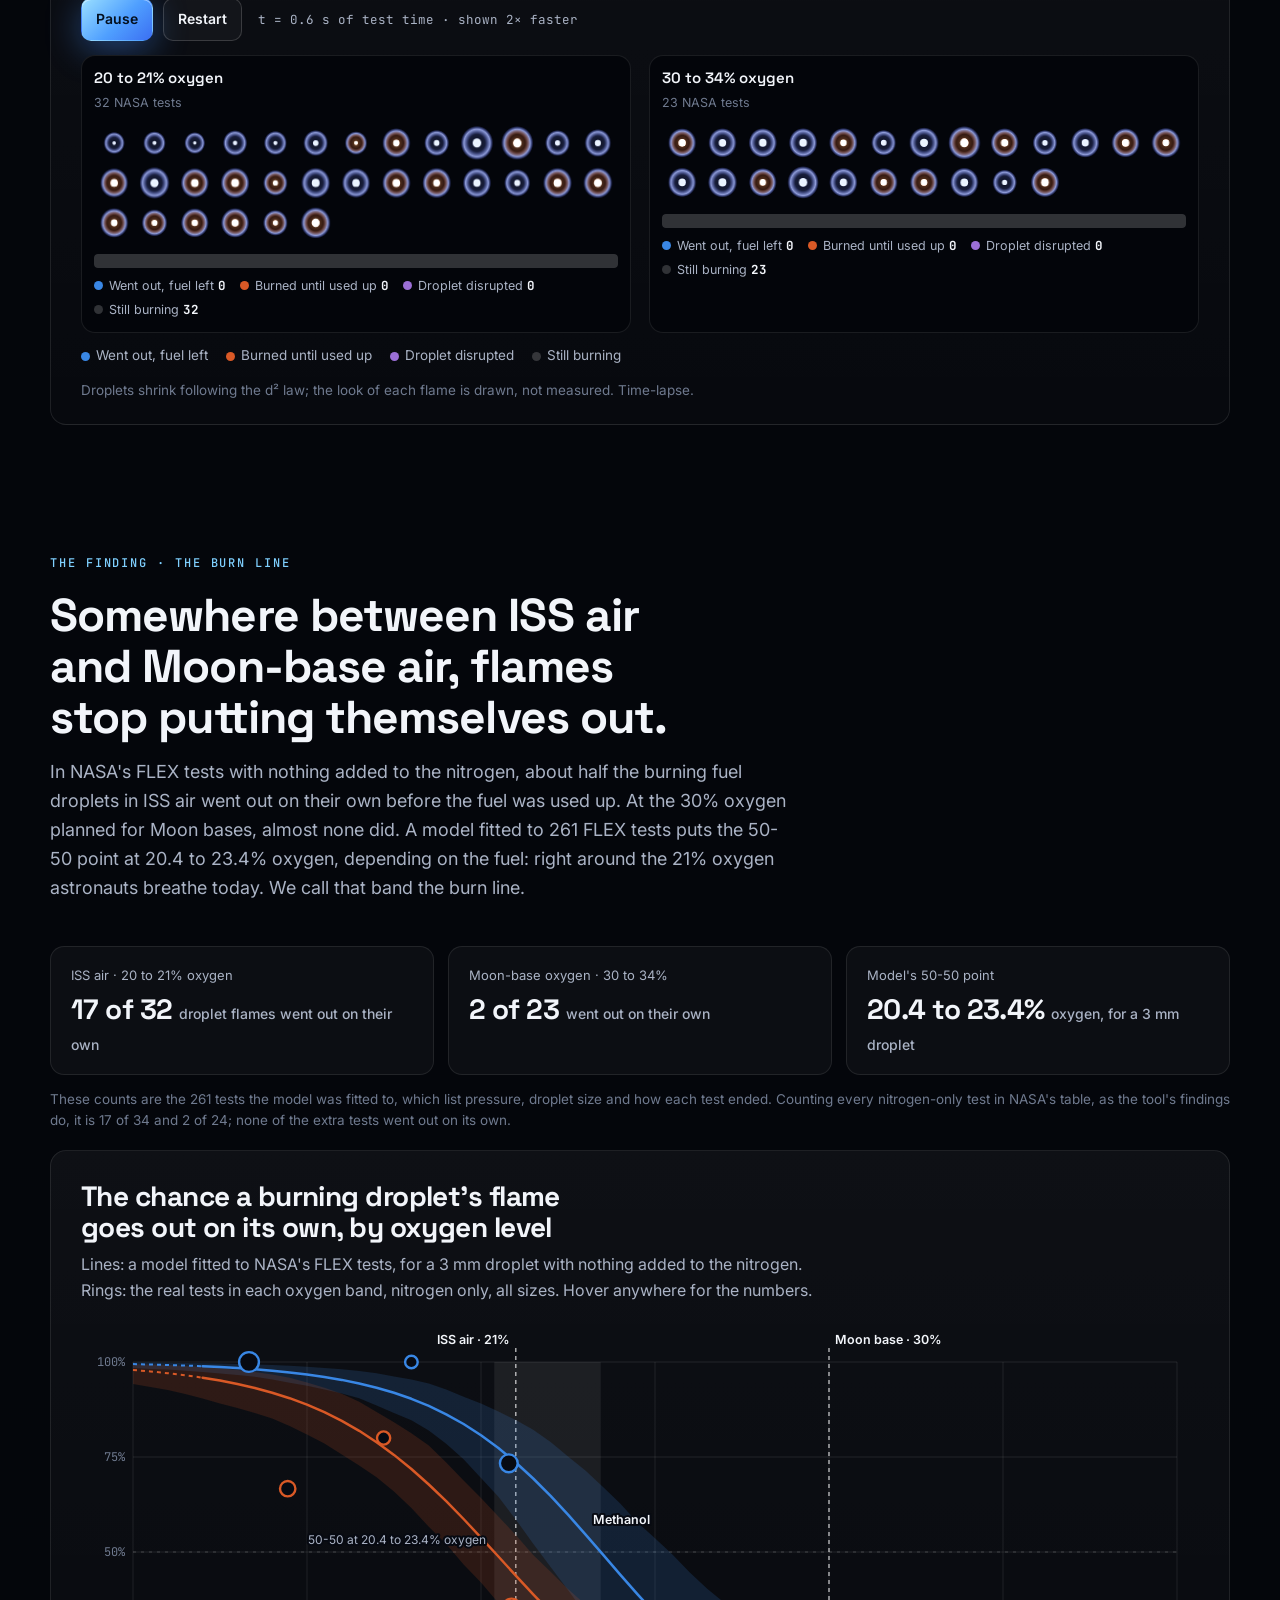
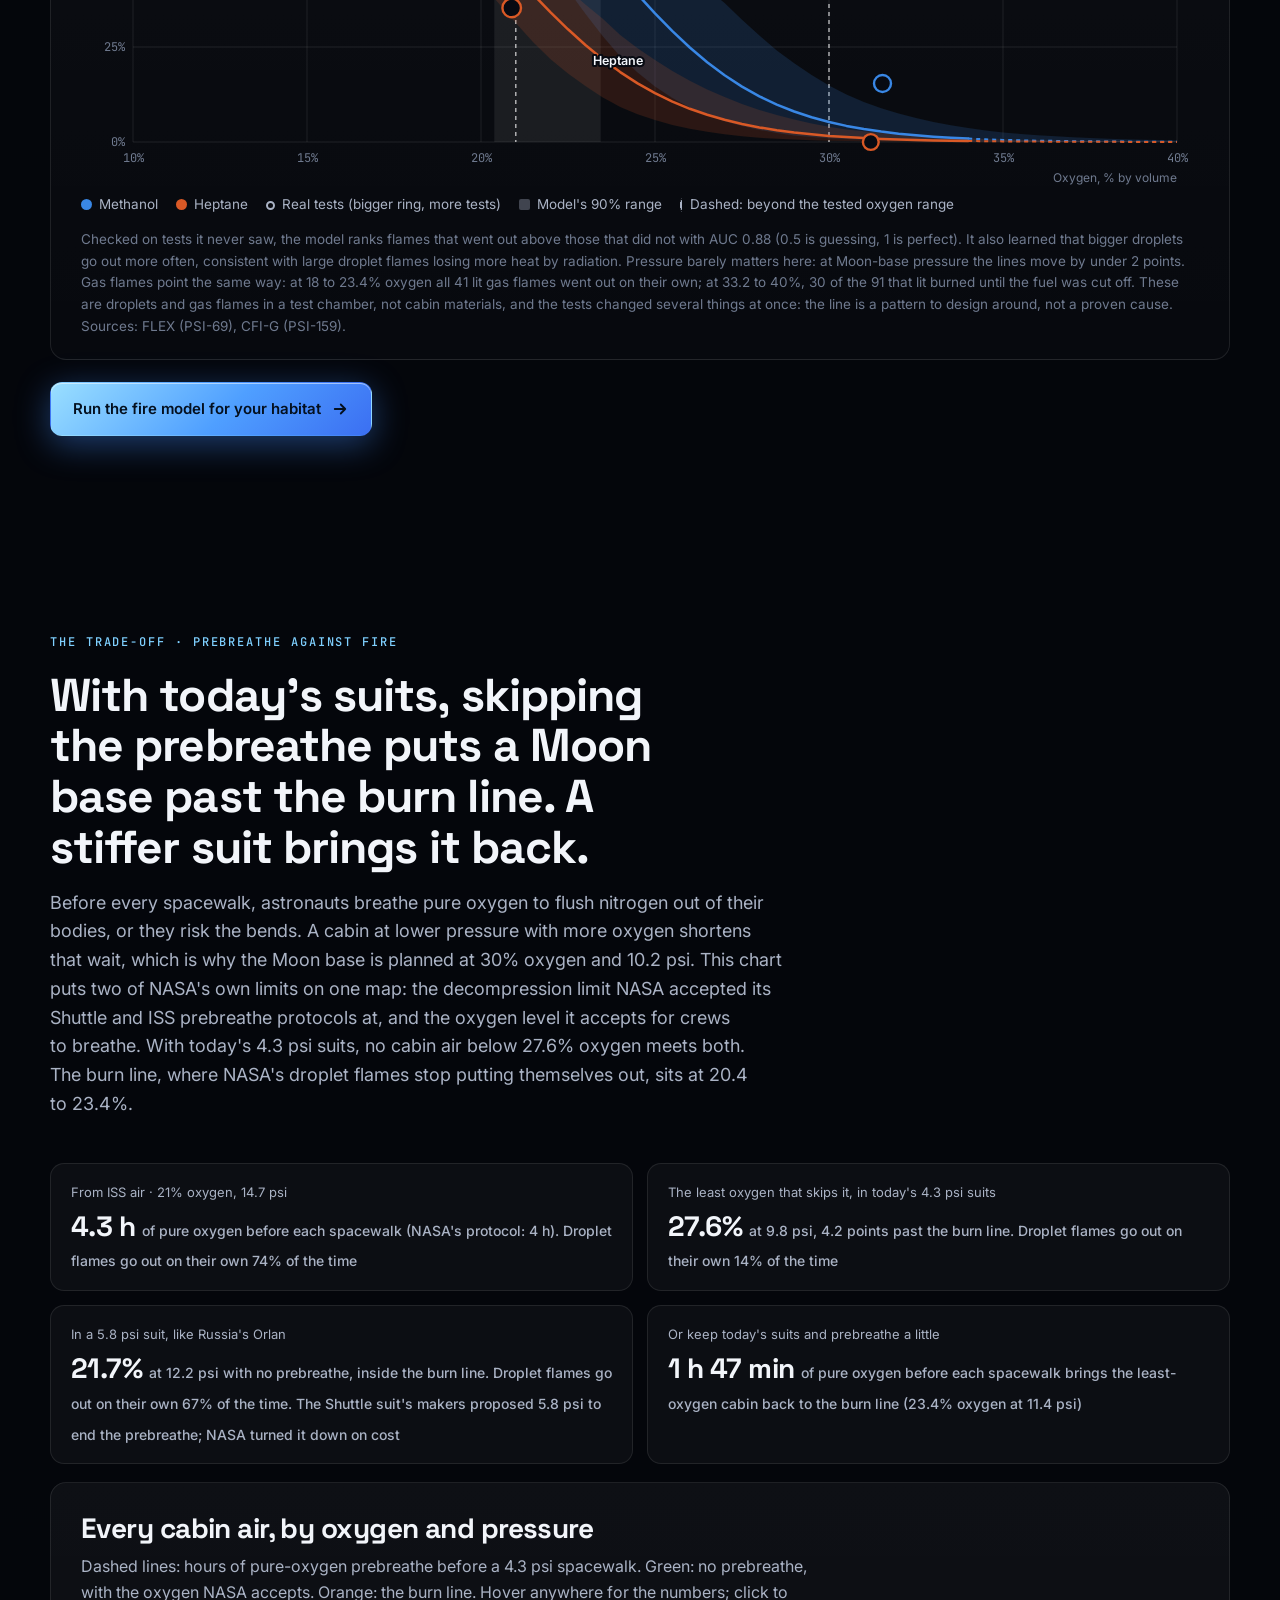
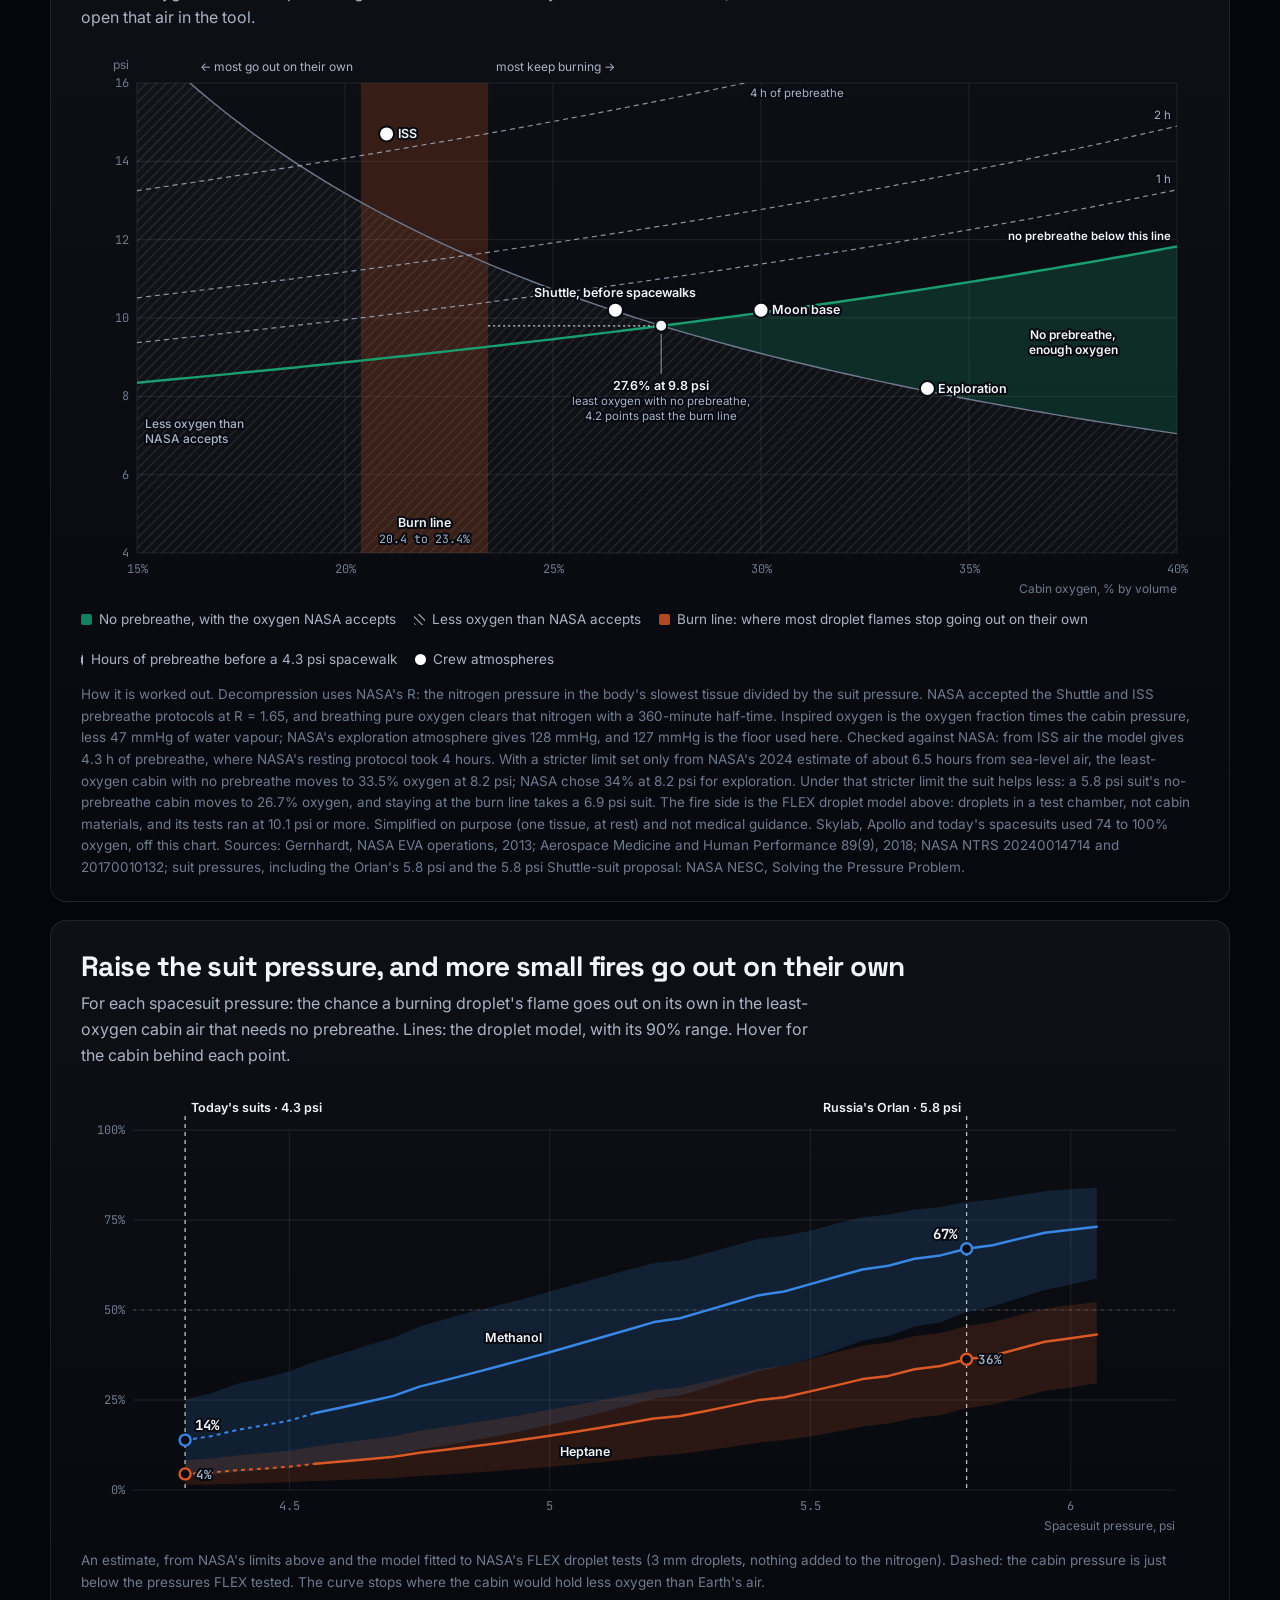
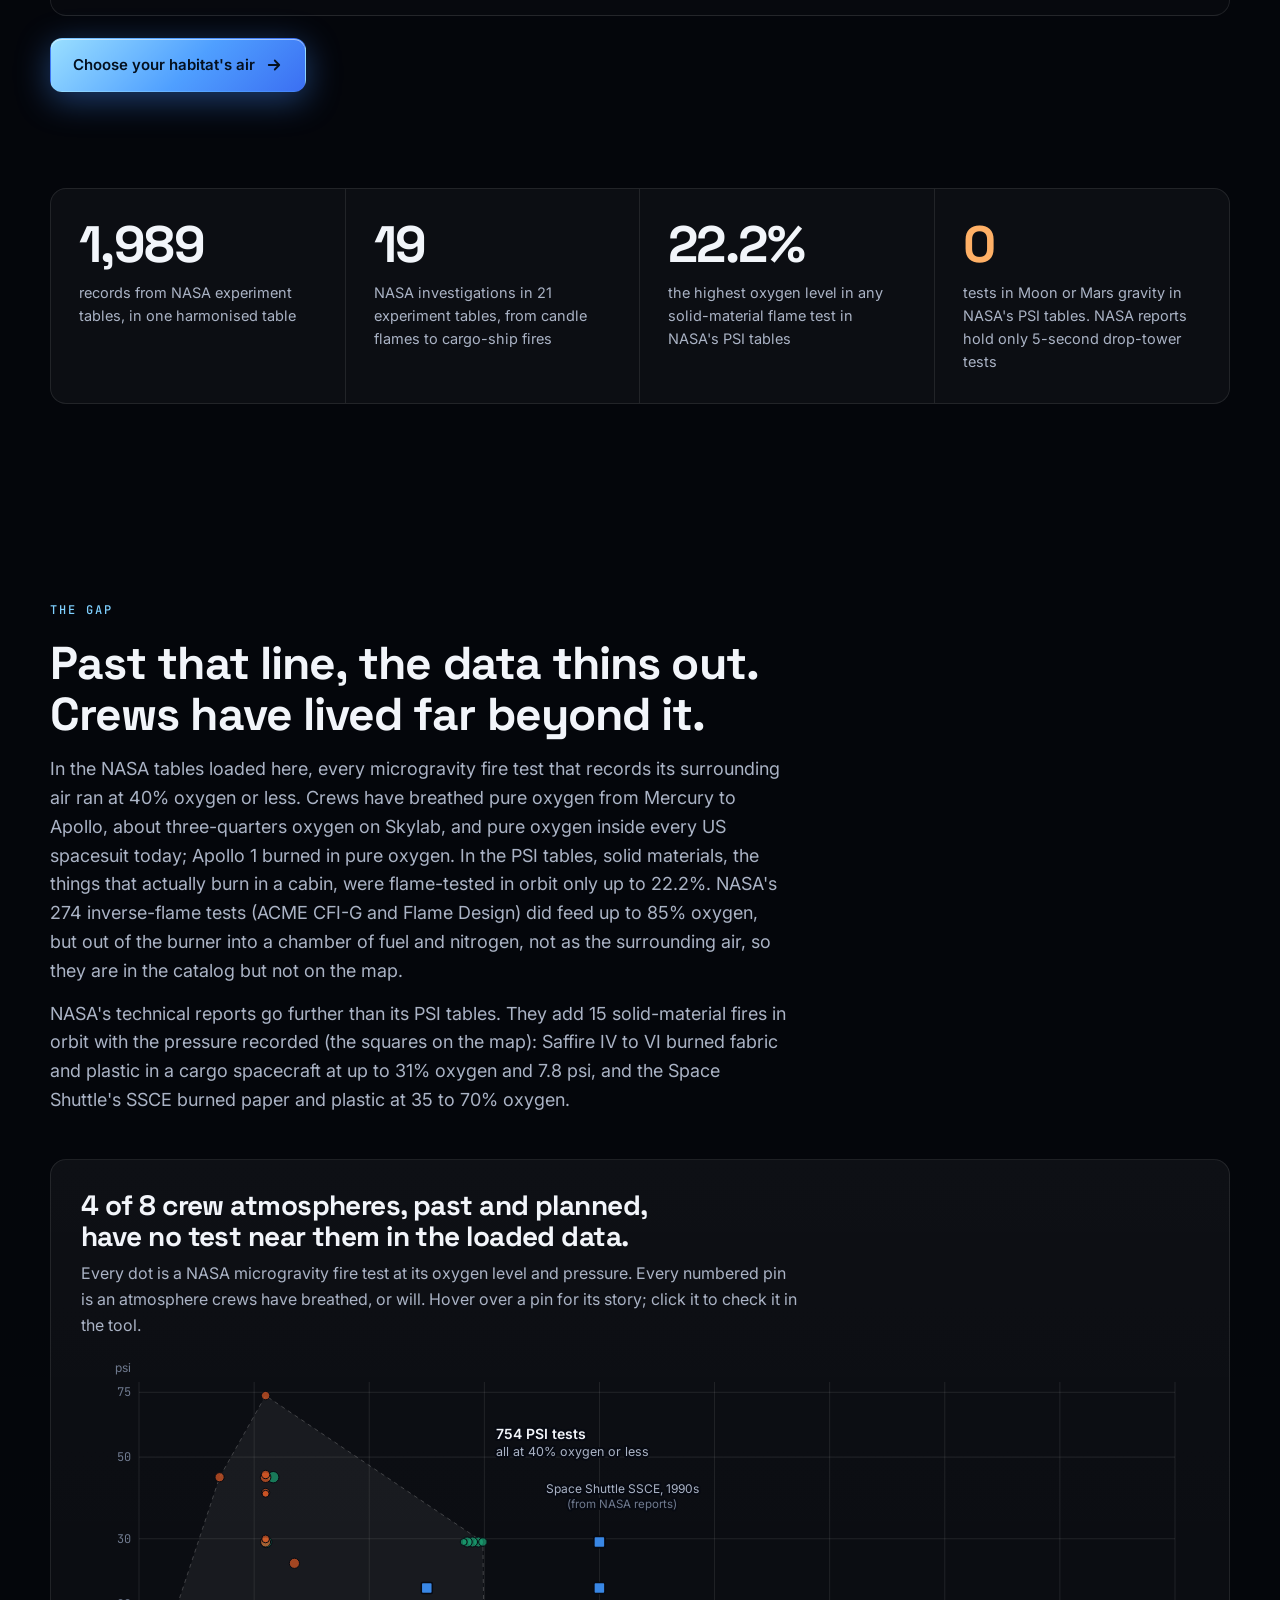
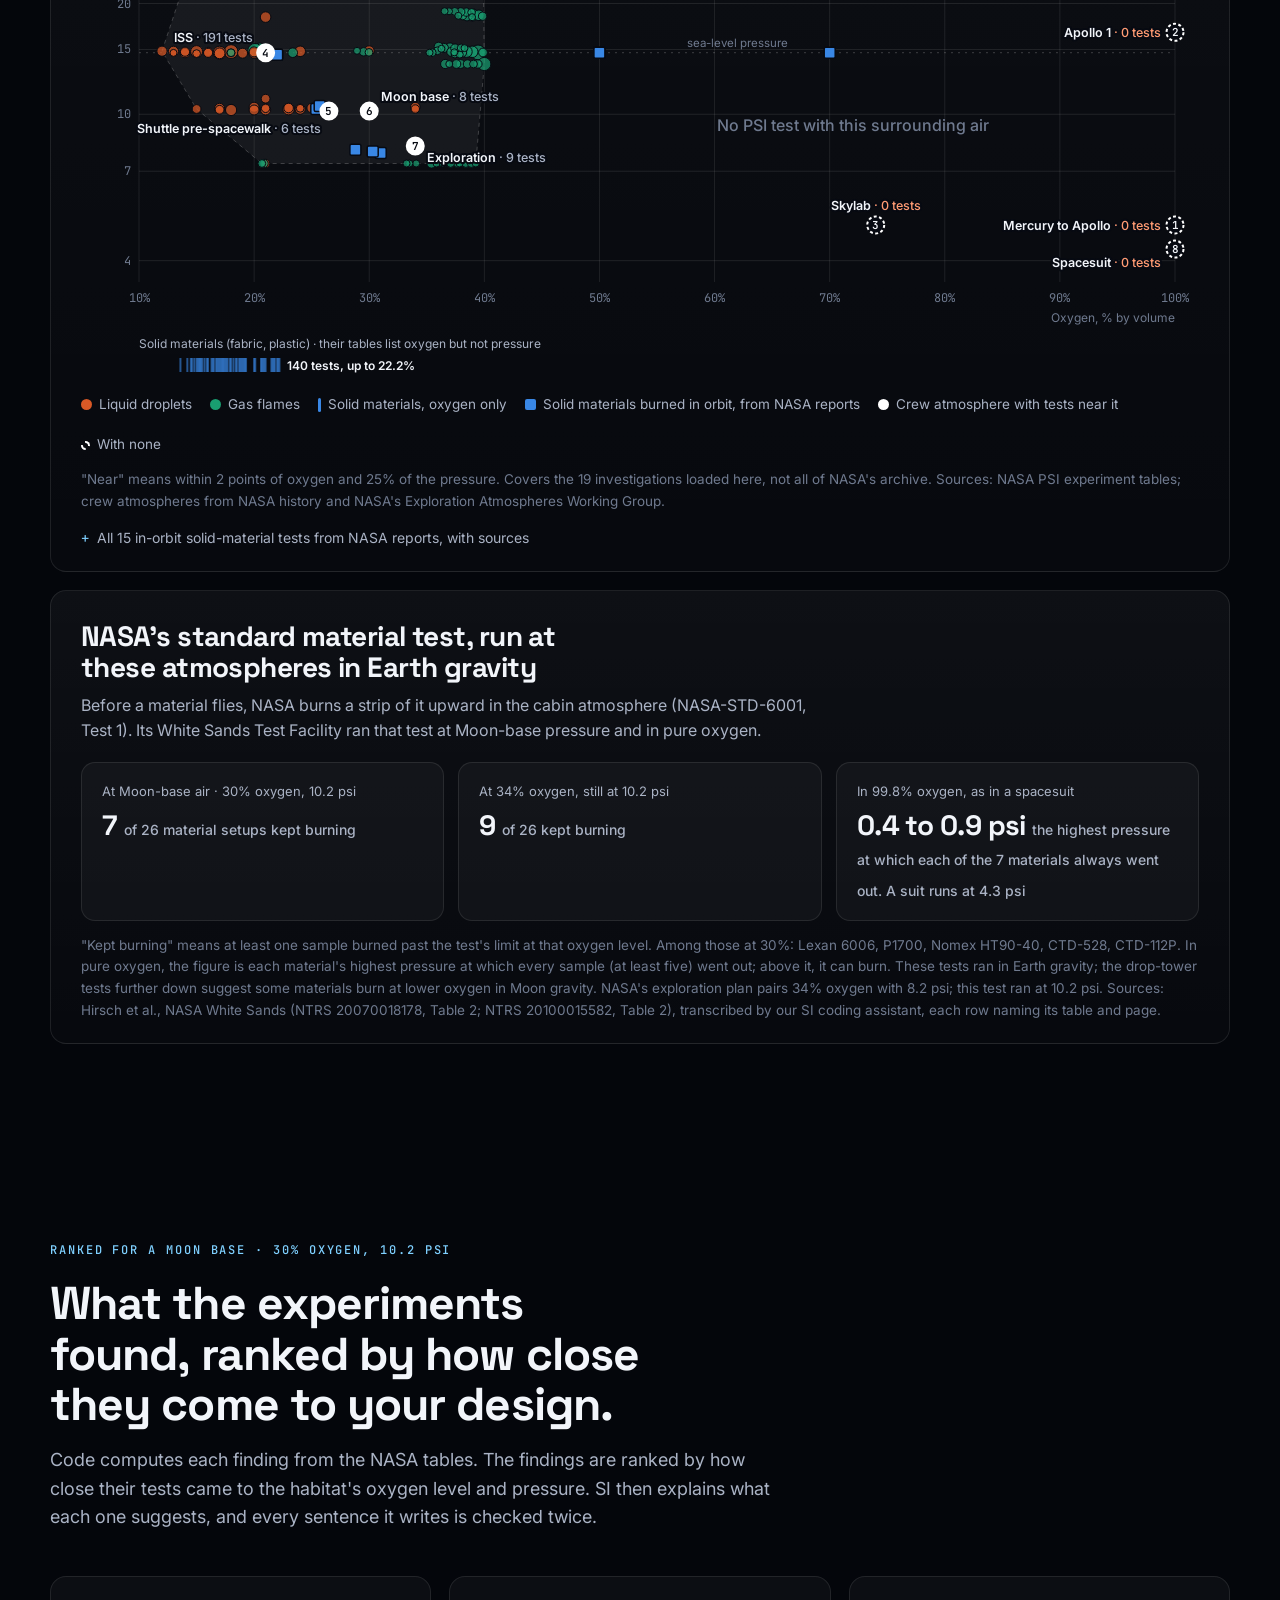
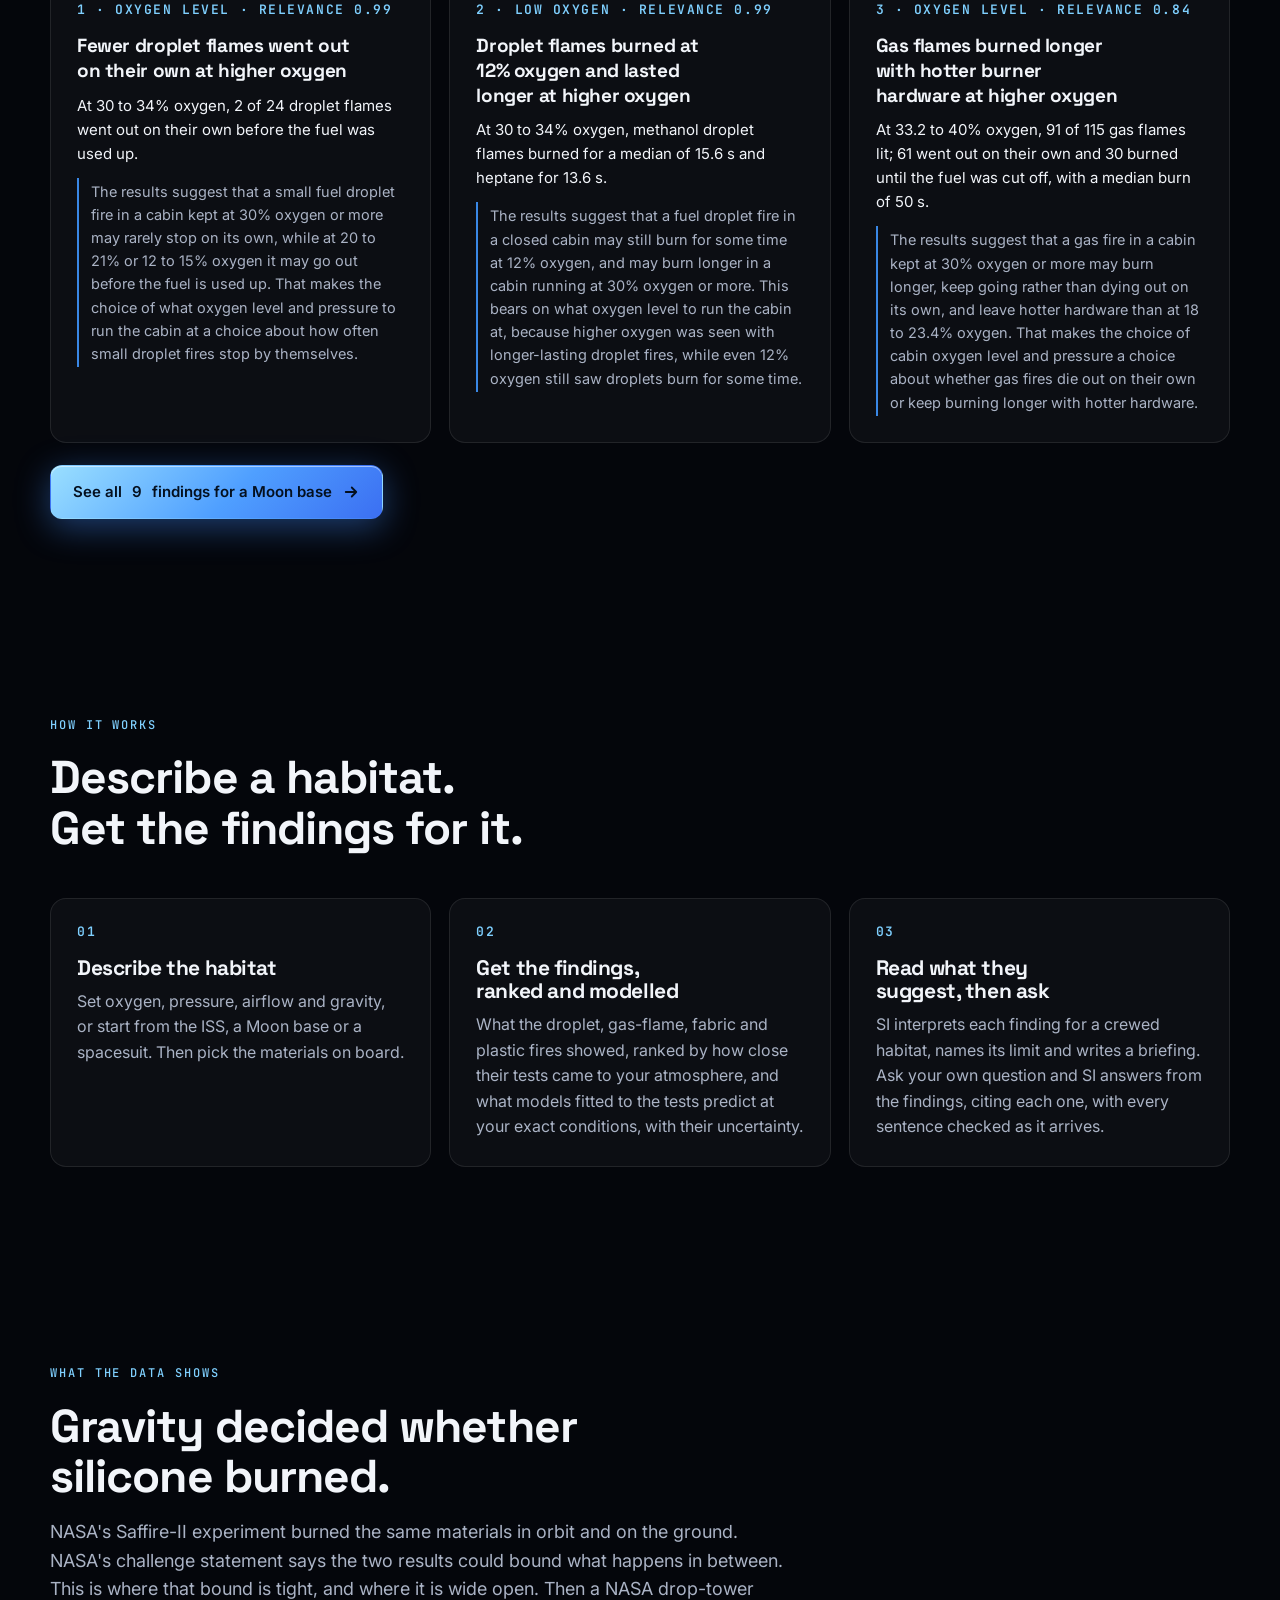
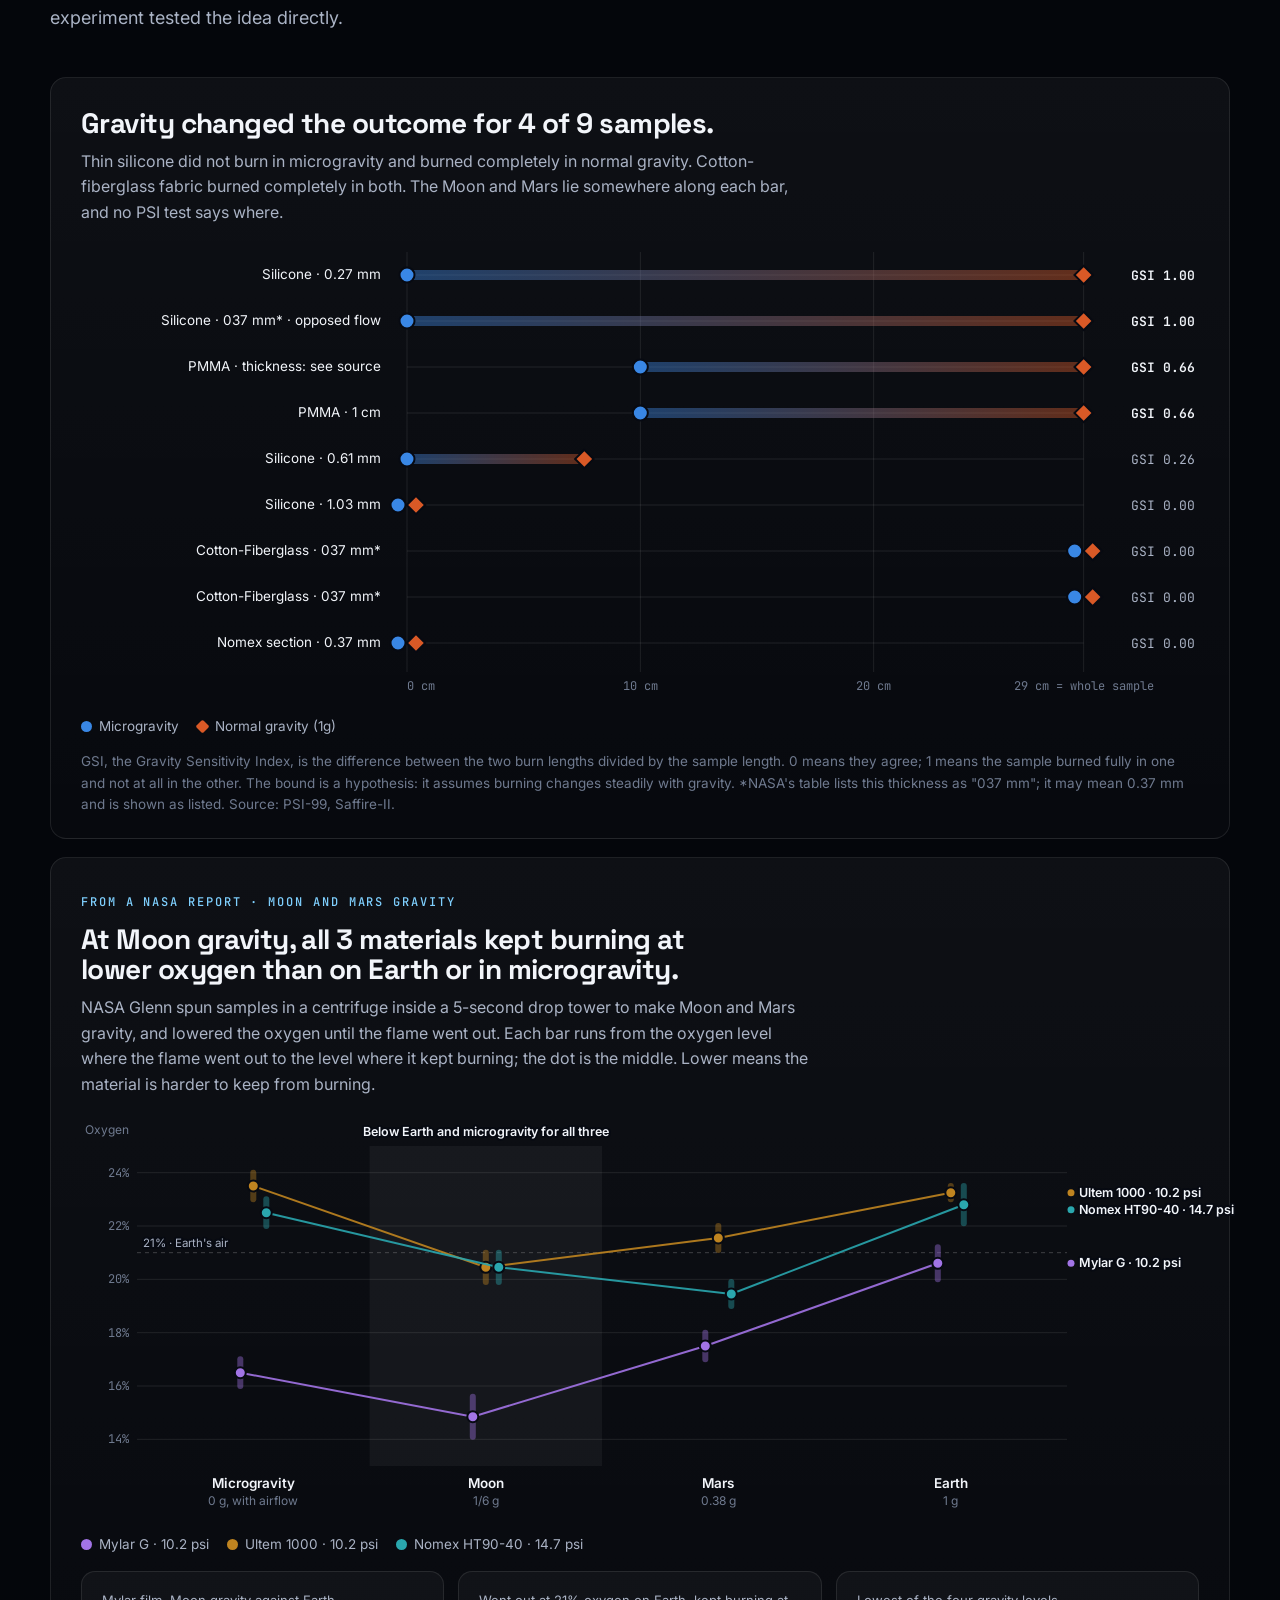
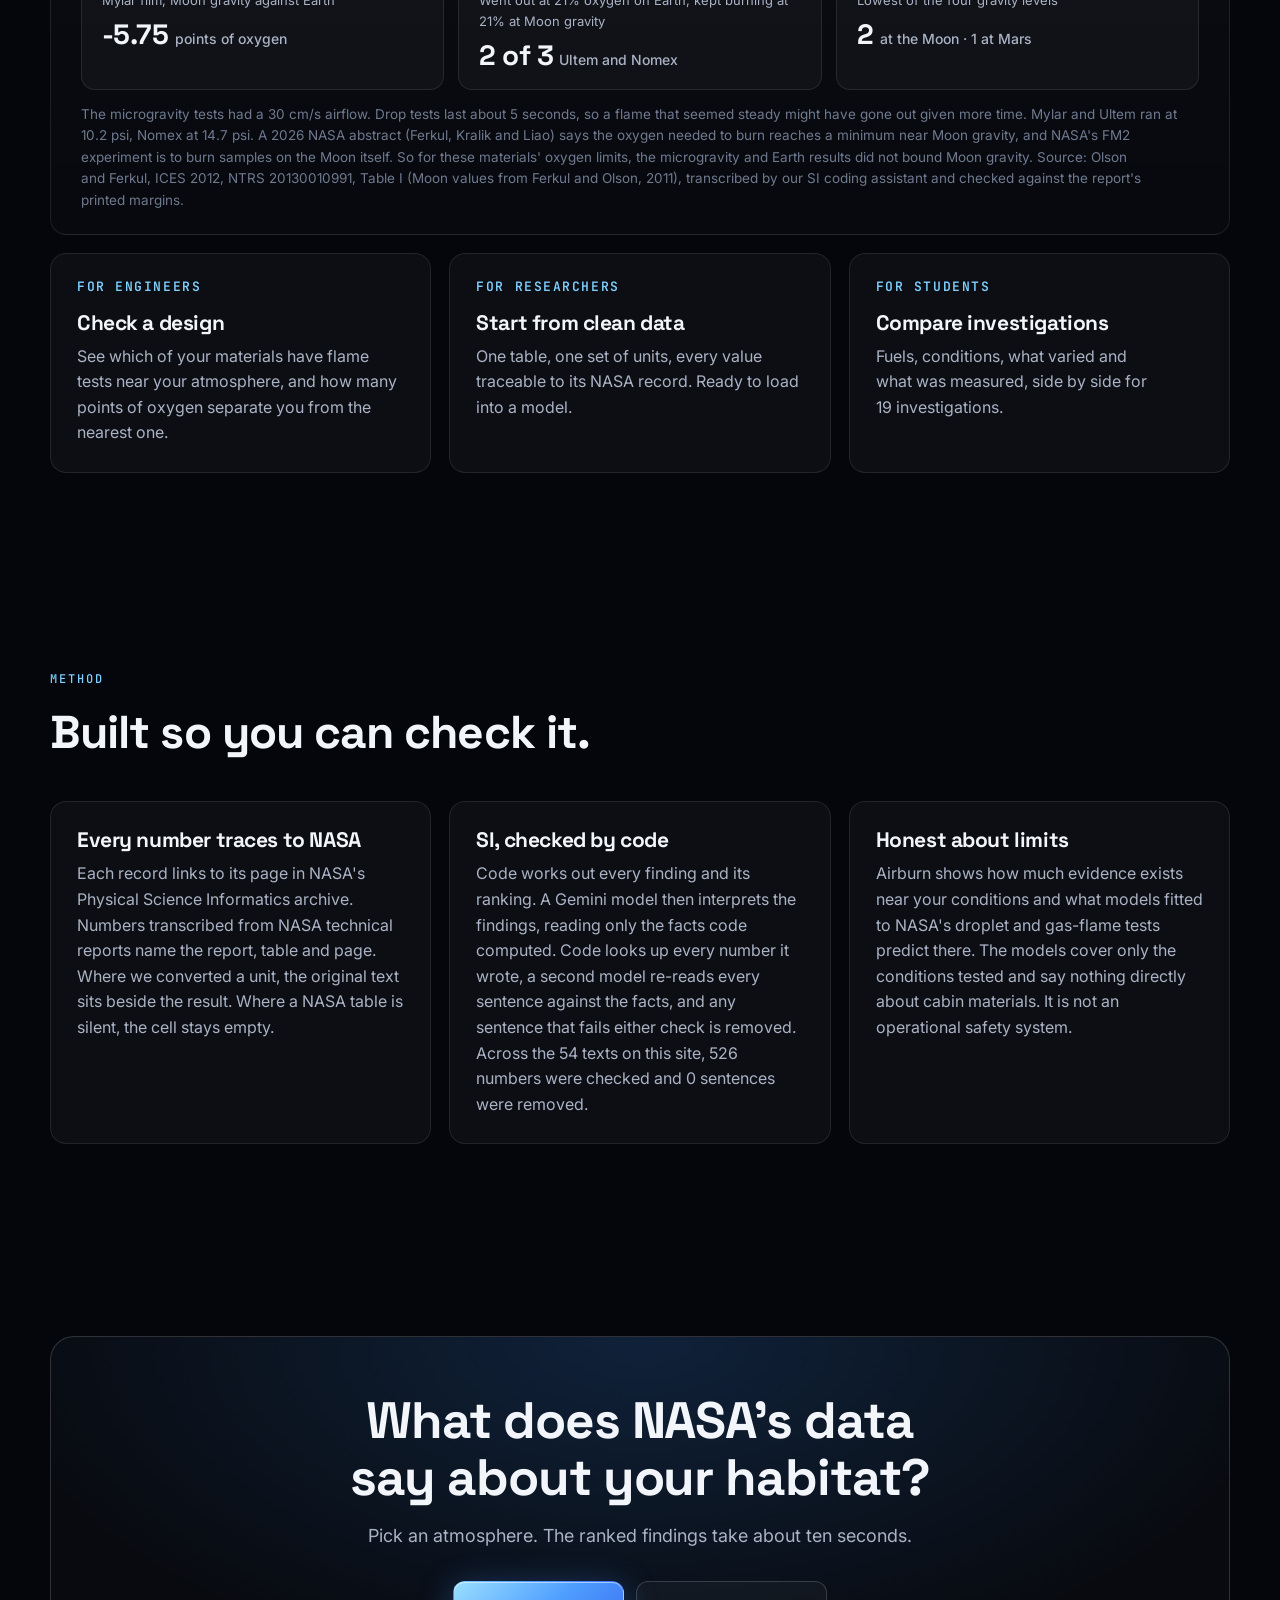
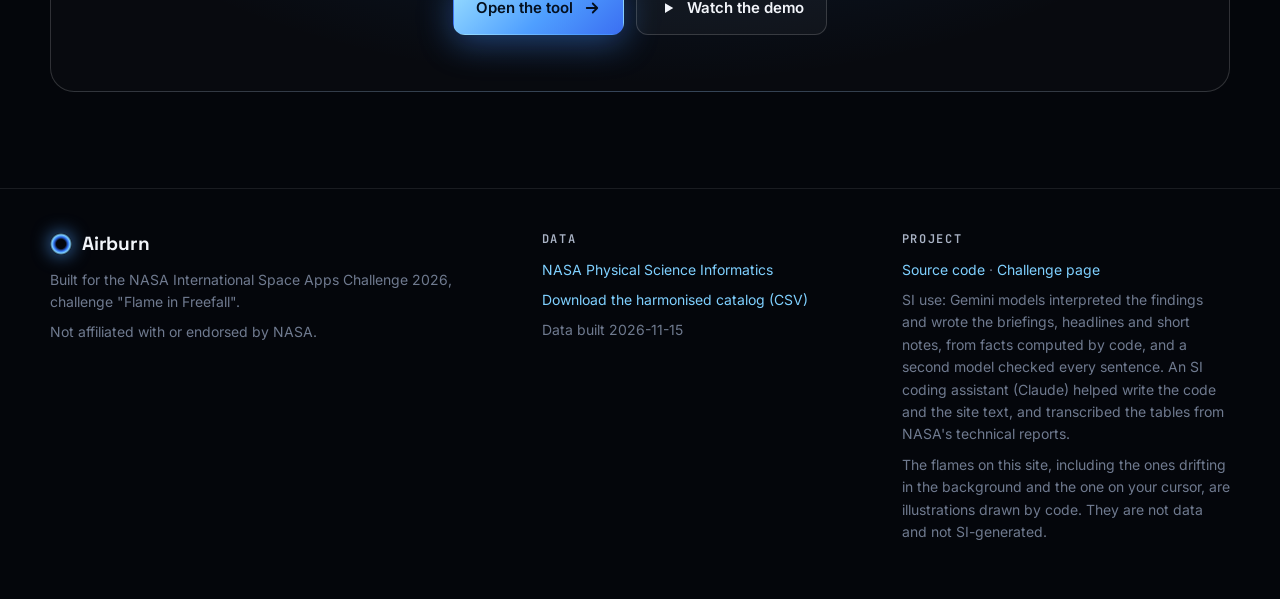
==== commit fafce211: "Home page: a suit dial under the hero, with the cabin air and 20 model droplets at each suit pressur" ====
--- a/docs/index.html
+++ b/docs/index.html
@@ -12,7 +12,7 @@
 <link rel="preconnect" href="https://fonts.googleapis.com">
 <link rel="preconnect" href="https://fonts.gstatic.com" crossorigin>
 <link href="https://fonts.googleapis.com/css2?family=Inter:wght@400;500;600&family=JetBrains+Mono:wght@500;600&family=Space+Grotesk:wght@500;600;700&display=swap" rel="stylesheet">
-<link rel="stylesheet" href="assets/style.css?v=20261115r">
+<link rel="stylesheet" href="assets/style.css?v=20261115s">
 </head>
 <body>
 <div class="backdrop" aria-hidden="true"><canvas id="stars"></canvas></div>
@@ -64,6 +64,29 @@
   </div>
 </header>
 
+<section id="suitdial" style="padding-top:0;padding-bottom:28px">
+  <div class="wrap">
+    <div class="figure reveal">
+      <span class="eyebrow">Try the finding</span>
+      <h3 style="margin-top:10px">Drag the suit pressure and watch the fires</h3>
+      <div class="dial-top">
+        <div>
+          <div class="g-read"><span class="g-val mono" id="sdval">4.3 psi</span><span class="g-where" id="sdwho">Today's suits</span></div>
+          <label class="sr" for="sd">Spacesuit pressure, psi</label>
+          <input id="sd" class="plain" type="range" min="4.3" max="5.8" step="0.05" value="4.3">
+          <div class="g-ticks"><button data-sd="4.3">Today · 4.3</button><button data-sd="4.8">4.8</button><button data-sd="5.3">5.3</button><button data-sd="5.8">Orlan · 5.8</button></div>
+        </div>
+        <div class="dial-out">
+          <div class="tile"><div class="k">The least-oxygen cabin air that needs no prebreathe</div><div class="v"><span id="sdair"></span> <small>oxygen at <span id="sdp"></span> psi, <span id="sdside"></span></small></div></div>
+          <div class="tile"><div class="k">Small fires that go out on their own in that air</div><div class="v"><span id="sdx"></span> <small>of burning methanol droplets (90% range <span id="sdr"></span>)</small></div></div>
+        </div>
+      </div>
+      <div id="sdpict"></div>
+      <p class="note">Each circle is one of 20 burning 3 mm methanol droplets in the model fitted to NASA's FLEX tests, in the cabin air shown. Dashed: the flame goes out on its own. Orange: it burns on. An estimate from NASA's published limits, worked out in the trade-off section below; not a safety assessment.</p>
+    </div>
+  </div>
+</section>
+
 <section id="replay-sec" style="padding-top:0;padding-bottom:28px">
   <div class="wrap">
     <div class="figure reveal">
@@ -284,13 +307,13 @@
   </div>
 </footer>
 
-<script src="assets/config.js?v=20261115r"></script>
-<script src="assets/data.js?v=20261115r"></script>
-<script src="assets/logic.js?v=20261115r"></script>
-<script src="assets/charts.js?v=20261115r"></script>
-<script src="assets/models.js?v=20261115r"></script>
-<script src="assets/flame.js?v=20261115r"></script>
-<script src="assets/replay.js?v=20261115r"></script>
+<script src="assets/config.js?v=20261115s"></script>
+<script src="assets/data.js?v=20261115s"></script>
+<script src="assets/logic.js?v=20261115s"></script>
+<script src="assets/charts.js?v=20261115s"></script>
+<script src="assets/models.js?v=20261115s"></script>
+<script src="assets/flame.js?v=20261115s"></script>
+<script src="assets/replay.js?v=20261115s"></script>
 <script>
 (function () {
   const FF = window.FF, L = window.FF_LINKS;
@@ -439,6 +462,40 @@
     FFCharts.airChart(document.getElementById("airchart"), FF, { onPin: (id) => { const a = L.ATMOS.find((y) => y.id === id); go(a.o2, a.p); }, onPick: go });
   });
   safe(() => { FFCharts.suitCurve(document.getElementById("suitcurve"), FF); }); // the suit curve: the same limits and model, by suit pressure
+  safe(() => { // the suit dial: the trade-off's limits and droplet model at one suit pressure, shown as 20 model droplets
+    const L = FFLogic, A = L.AIR, MD = window.FFModels, D = FF.models.droplets, x = FFCharts.crossoverData(FF), N = 20;
+    const fits = x.curves.map((c) => c.ff && c.ff.fit).filter((v) => v != null), r1 = (v) => Math.round(v * 10) / 10, b0 = r1(Math.min(...fits)), b1 = r1(Math.max(...fits));
+    const $ = (id) => document.getElementById(id), sd = $("sd"), pc = (v) => Math.round(v * 100) + "%";
+    const who = (s) => (Math.abs(s - A.suit) < 0.01 ? "Today's suits" : Math.abs(s - A.orlan) < 0.01 ? "Russia's Orlan" : `${Math.round((s - A.suit) * 100) / 100} psi above today's`);
+    const draw = () => {
+      const s = Math.round(+sd.value * 100) / 100, c = L.airCorner(s), r = MD.classify(D.ending, MD.dropletX(c.o2, "N2", c.p, 3, "Methanol")), n = Math.round(r.fit[0] * N);
+      $("sdval").textContent = s + " psi"; $("sdwho").textContent = who(s);
+      $("sdair").textContent = c.o2 + "%"; $("sdp").textContent = c.p; $("sdside").textContent = c.o2 > b1 ? "past the burn line" : c.o2 < b0 ? "before the burn line" : "inside the burn line";
+      $("sdx").textContent = pc(r.fit[0]); $("sdr").textContent = `${pc(r.lo[0])} to ${pc(r.hi[0])}`;
+      let g = "";
+      for (let i = 0; i < N; i++) {
+        const cx = 15 + i * 30;
+        g += i < n ? `<circle cx="${cx}" cy="15" r="10" fill="none" stroke="#8fa3c7" stroke-width="1.6" stroke-dasharray="3 3.2"/><circle cx="${cx}" cy="15" r="2.4" fill="#8fa3c7"/>`
+          : `<circle cx="${cx}" cy="15" r="11" fill="#d95926"/><circle cx="${cx}" cy="15" r="6.5" fill="#ffb066"/><circle cx="${cx}" cy="15" r="2.4" fill="#fff"/>`;
+      }
+      $("sdpict").innerHTML = `<svg viewBox="0 0 ${N * 30} 30" role="img" aria-label="${n} of ${N} model droplet flames go out on their own; ${N - n} keep burning">${g}</svg><p><b>${n} of ${N}</b> droplet flames go out on their own · <b>${N - n}</b> keep burning</p>`;
+    };
+    let raf = 0; const stop = () => { cancelAnimationFrame(raf); raf = 0; };
+    sd.addEventListener("input", () => { stop(); draw(); });
+    document.querySelectorAll("[data-sd]").forEach((b) => b.addEventListener("click", () => { stop(); sd.value = b.dataset.sd; draw(); }));
+    draw();
+    // play it once when it first comes into view: from today's suits to the Orlan
+    if (!matchMedia("(prefers-reduced-motion: reduce)").matches && "IntersectionObserver" in window) {
+      const io = new IntersectionObserver((es) => {
+        if (!es.some((e) => e.isIntersecting)) return;
+        io.disconnect();
+        const t0 = performance.now() + 700, T = 3200;
+        const tick = (t) => { const k = Math.max(0, Math.min(1, (t - t0) / T)), e = k < 0.5 ? 2 * k * k : 1 - Math.pow(-2 * k + 2, 2) / 2; sd.value = (A.suit + (A.orlan - A.suit) * e).toFixed(2); draw(); raf = k < 1 ? requestAnimationFrame(tick) : 0; };
+        raf = requestAnimationFrame(tick);
+      }, { threshold: 0.6 });
+      io.observe($("suitdial"));
+    }
+  });
   reveal(); // the cards drawn above
 })();
 </script>
--- a/docs/assets/style.css
+++ b/docs/assets/style.css
@@ -444,3 +444,12 @@
 .tiles.four { grid-template-columns: repeat(2, 1fr); }
 @media (max-width: 640px) { .tiles.four { grid-template-columns: 1fr; } }
 .air-ctl { margin: 18px 0 14px; justify-content: flex-start; }
+
+/* the suit dial under the hero */
+.dial-top { display: grid; grid-template-columns: minmax(0, 0.85fr) minmax(0, 1.15fr); gap: 22px 32px; align-items: center; margin-top: 18px; }
+.dial-out { display: grid; grid-template-columns: repeat(2, minmax(0, 1fr)); gap: 12px; }
+.dial-out .tile .v small { line-height: 1.45; }
+#sdpict svg { max-width: 680px; margin: 22px 0 10px; }
+#sdpict p { color: var(--ink-2); margin: 0; }
+#sdpict p b { color: var(--ink); }
+@media (max-width: 860px) { .dial-top, .dial-out { grid-template-columns: minmax(0, 1fr); } }
